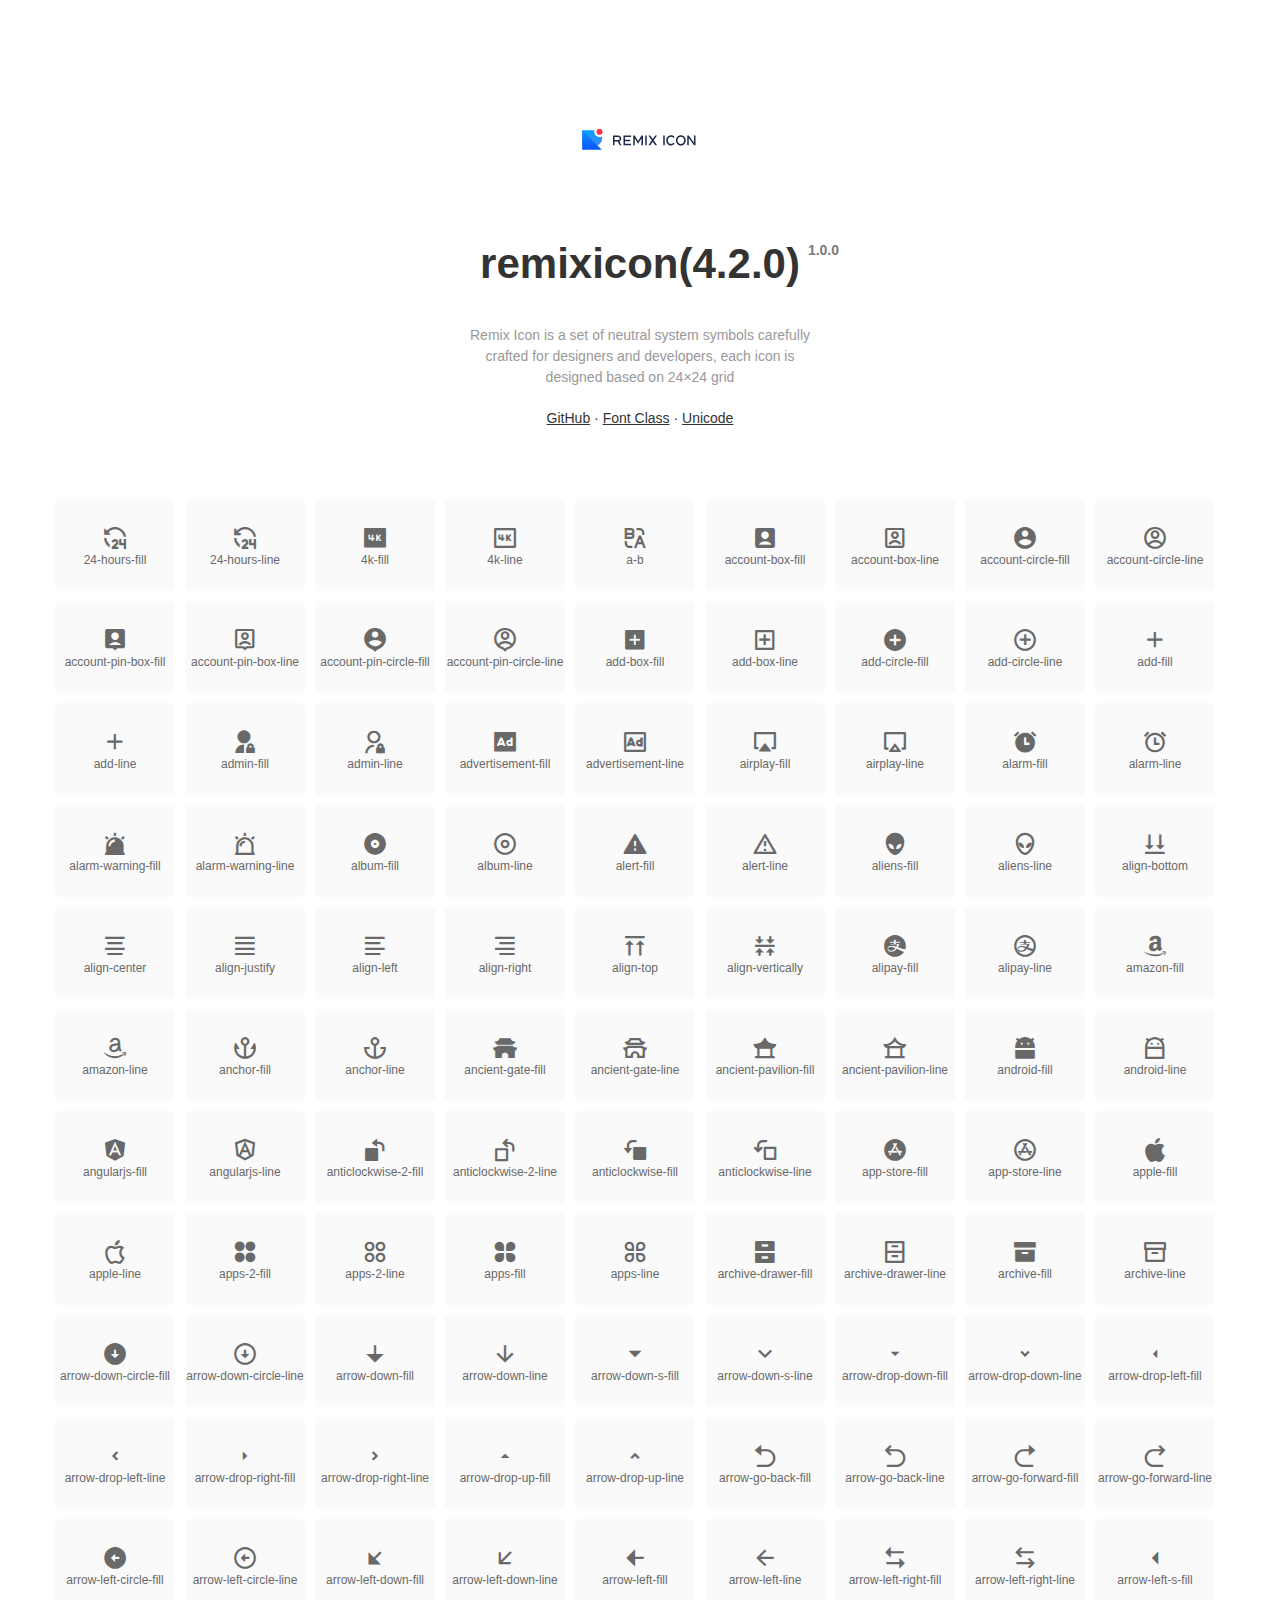
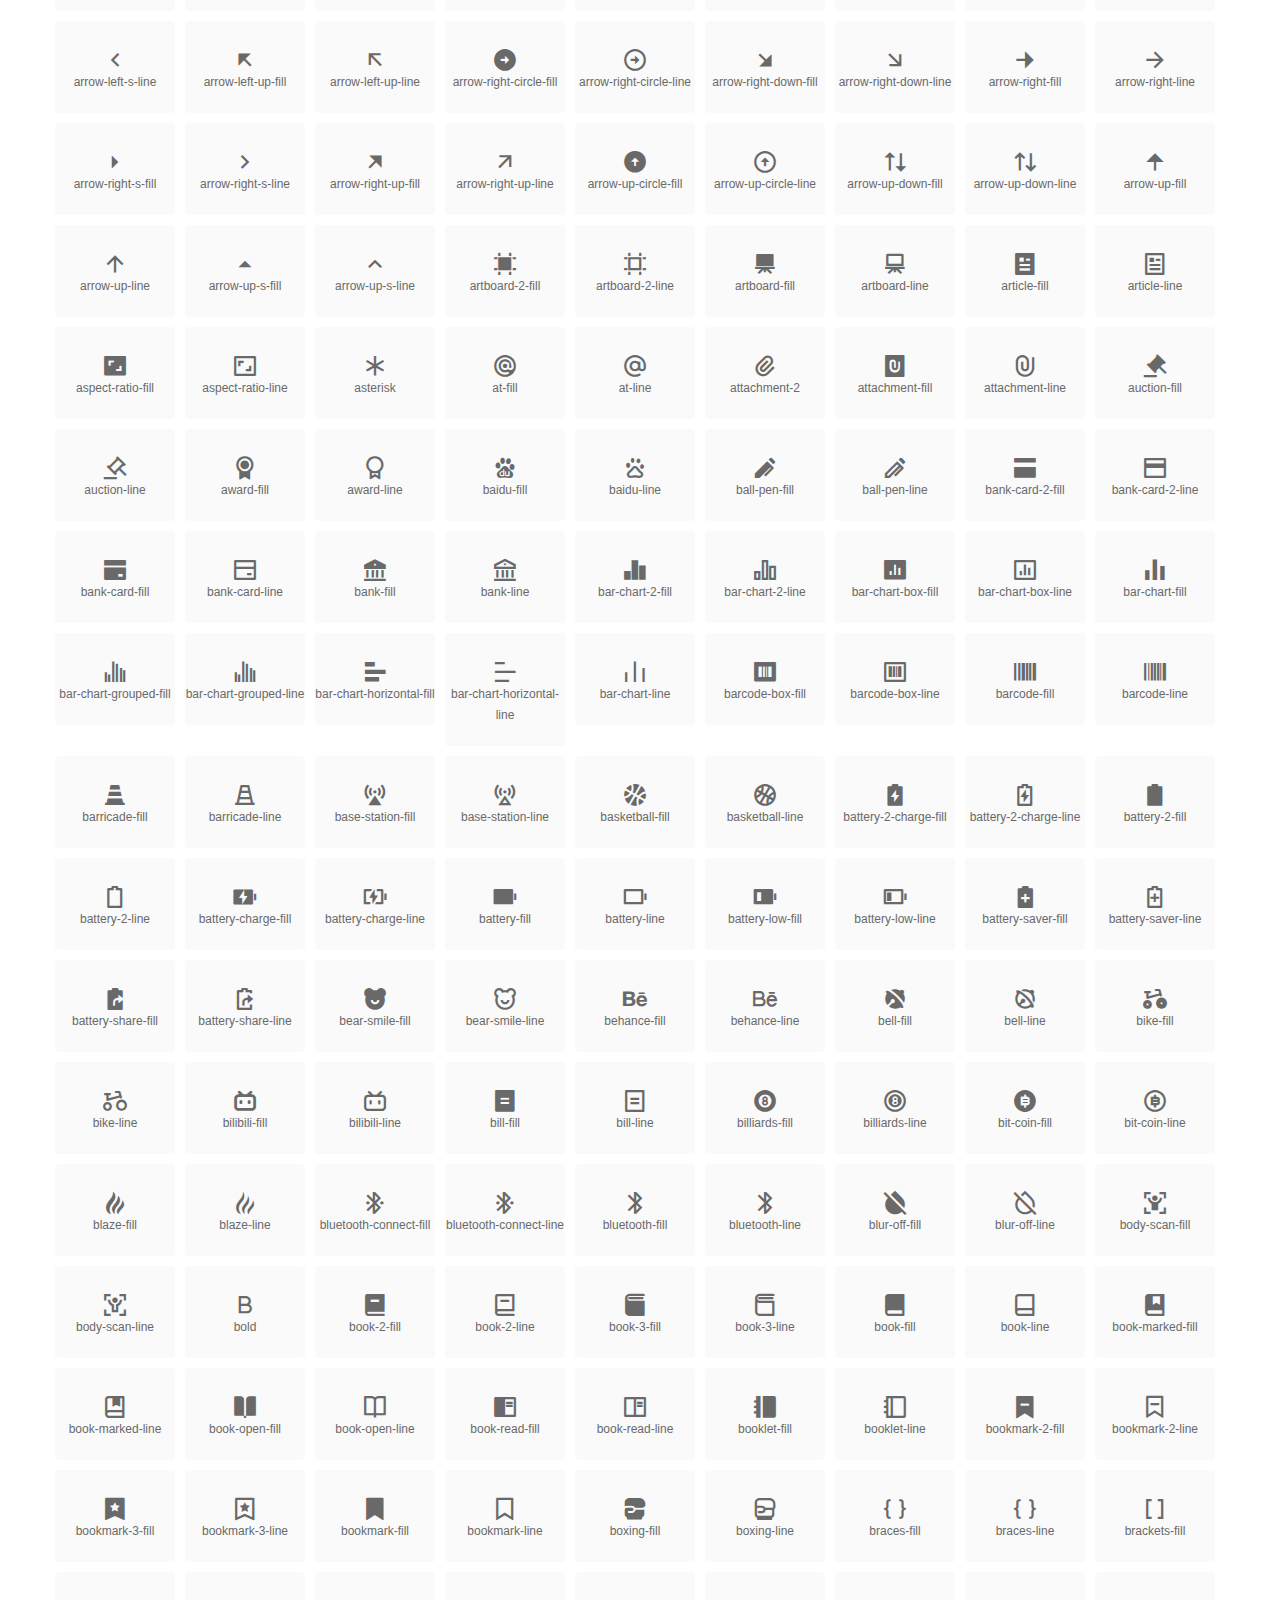
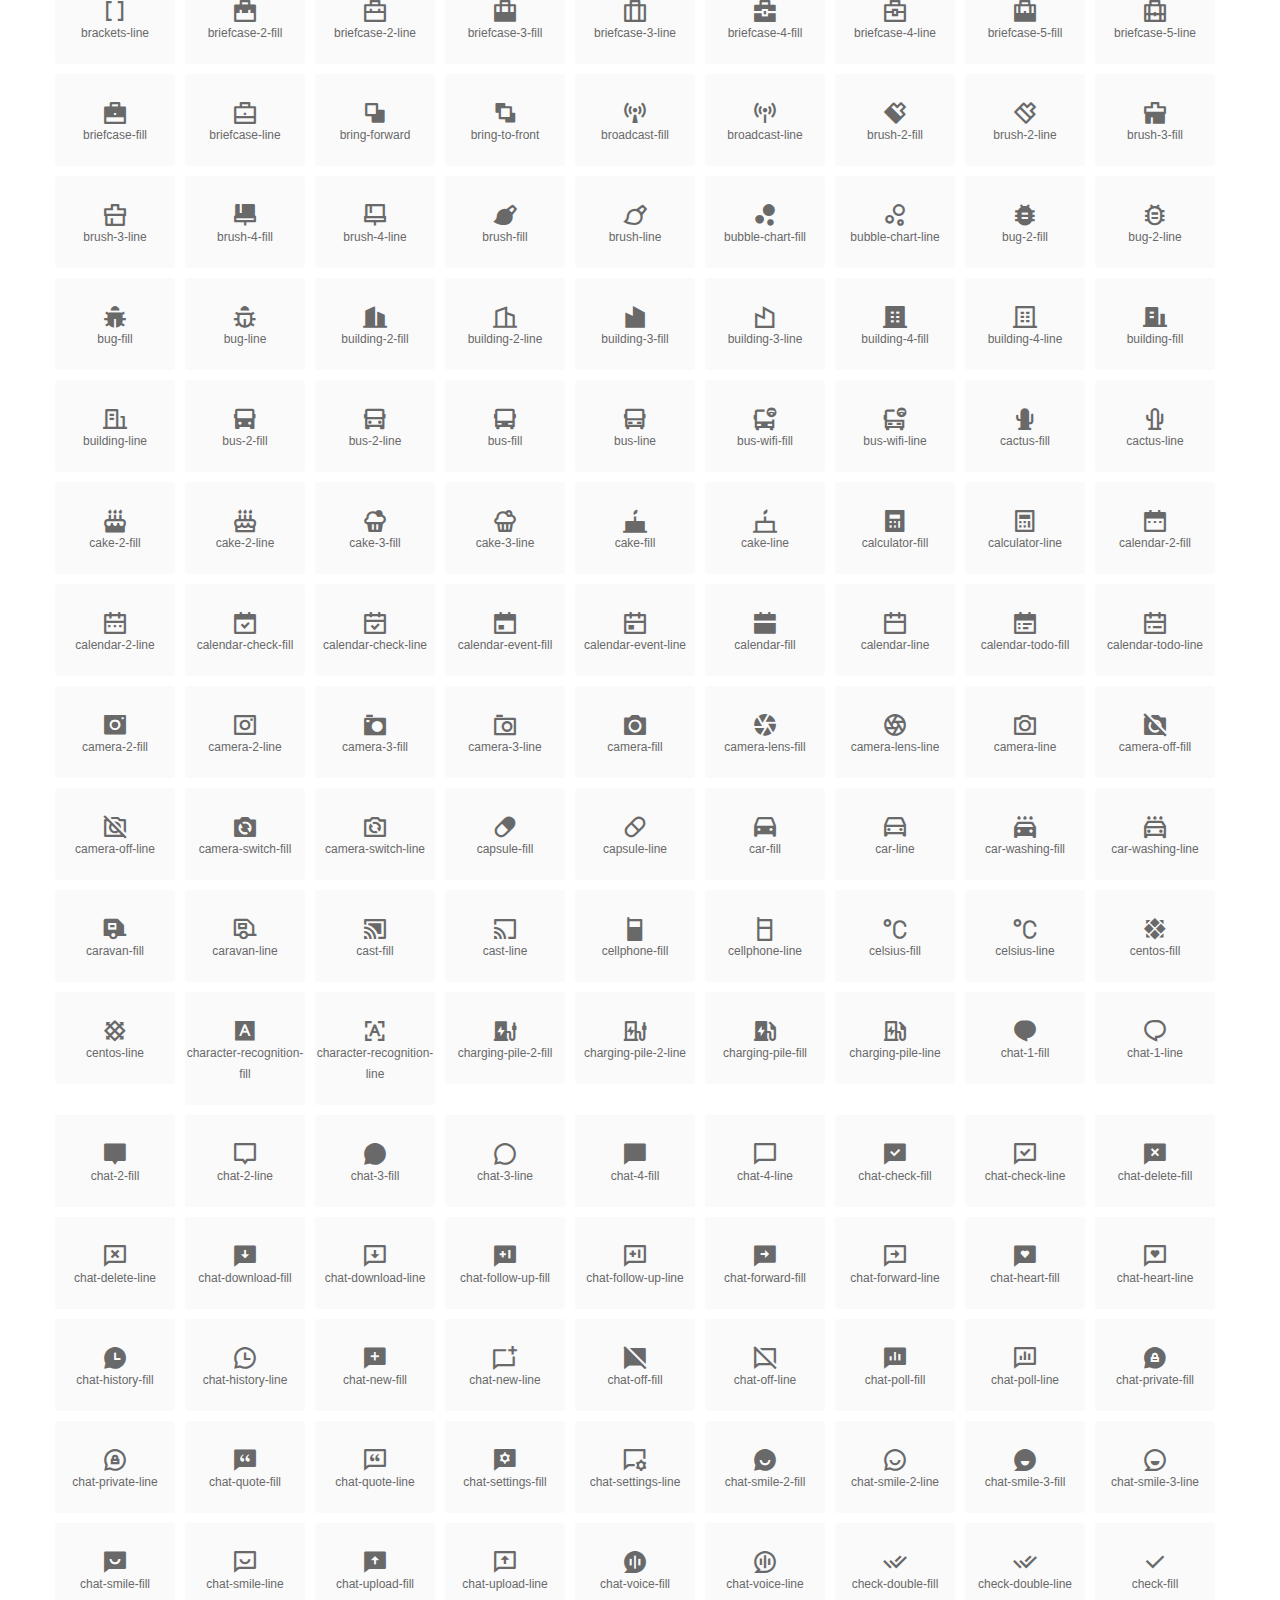
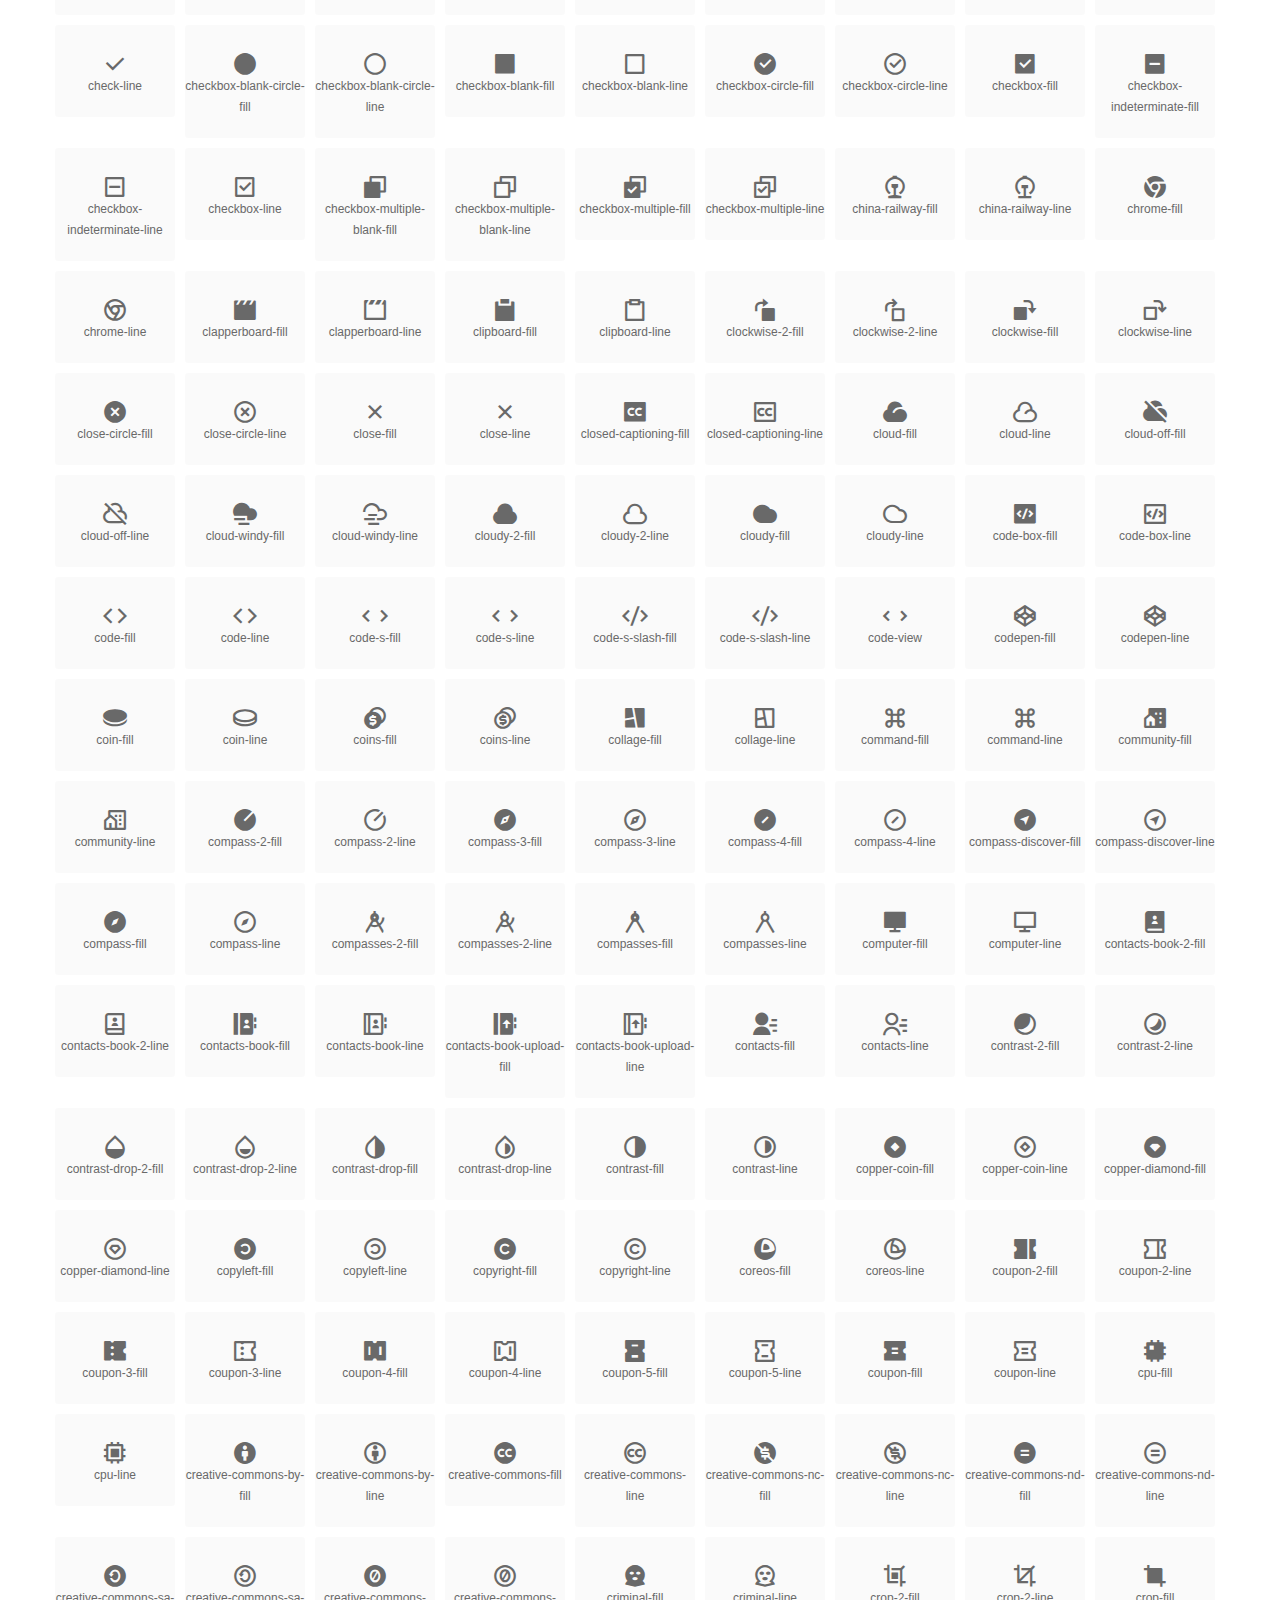
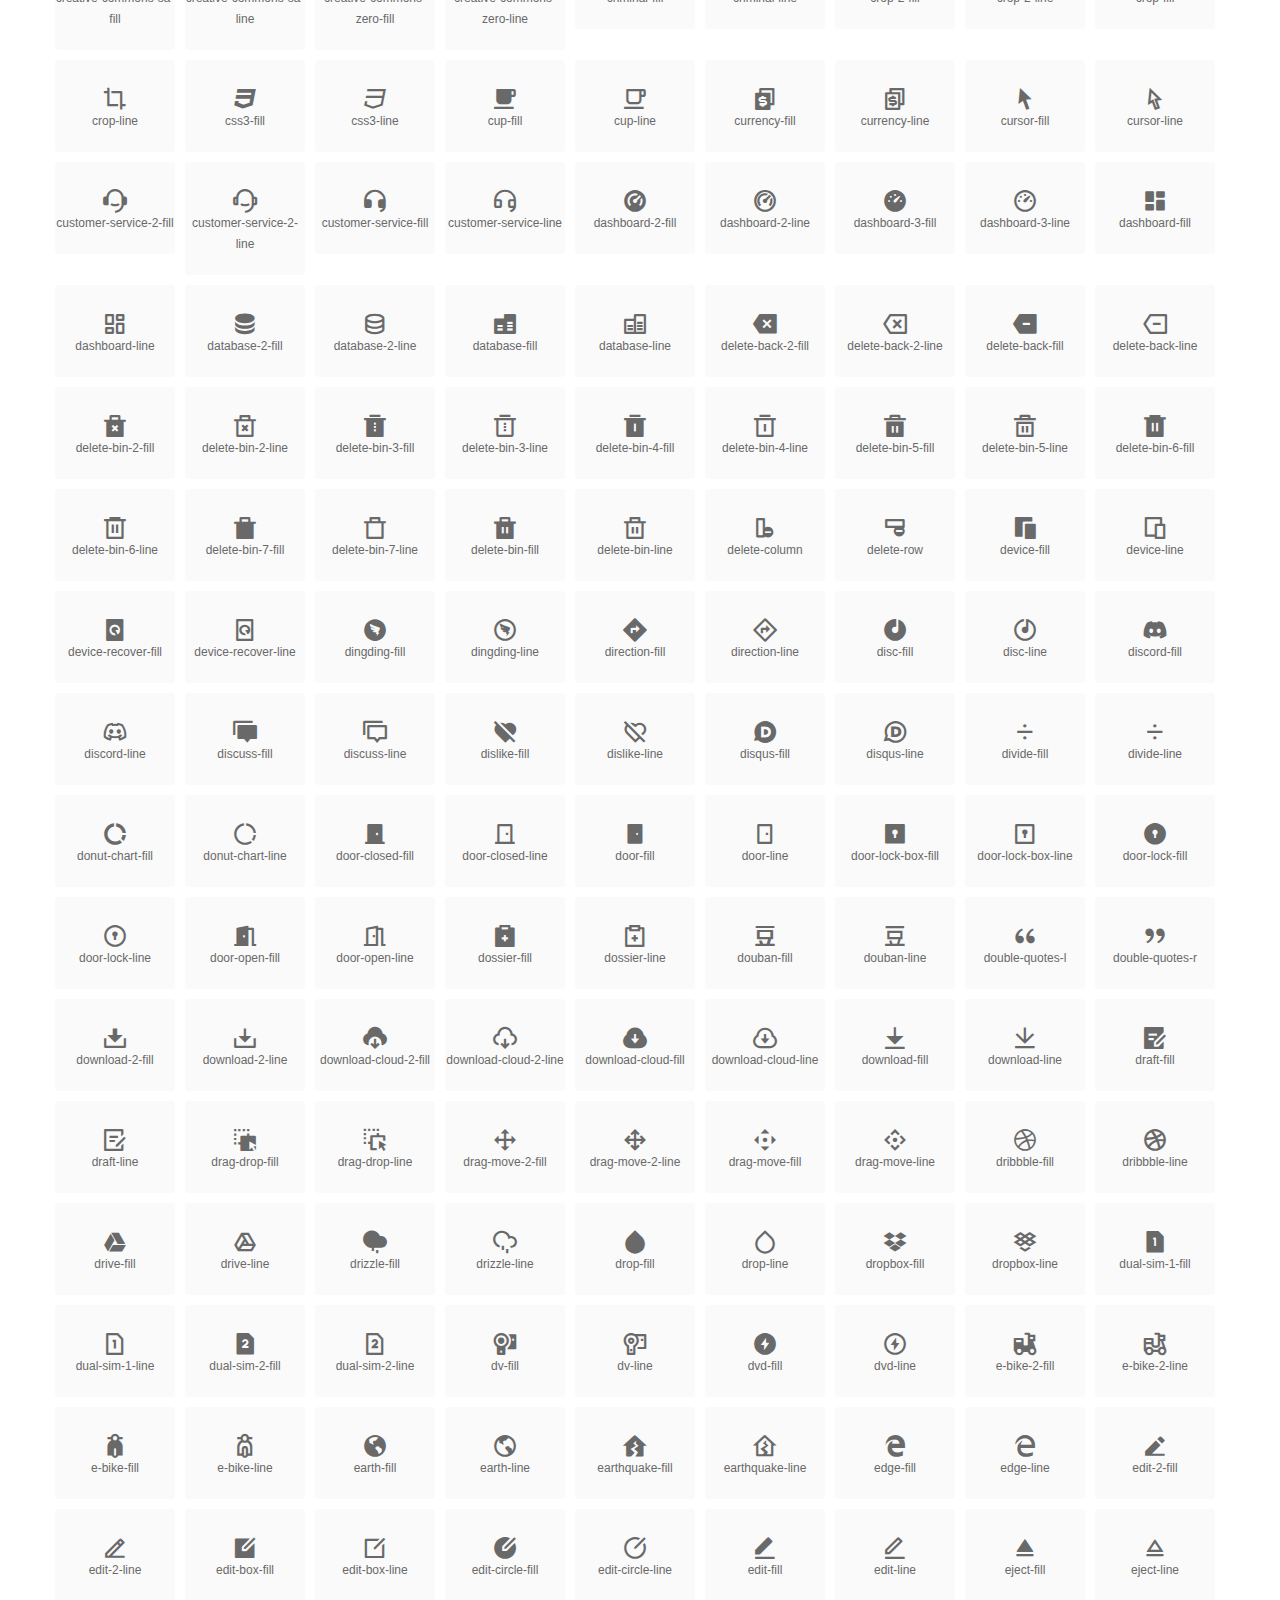
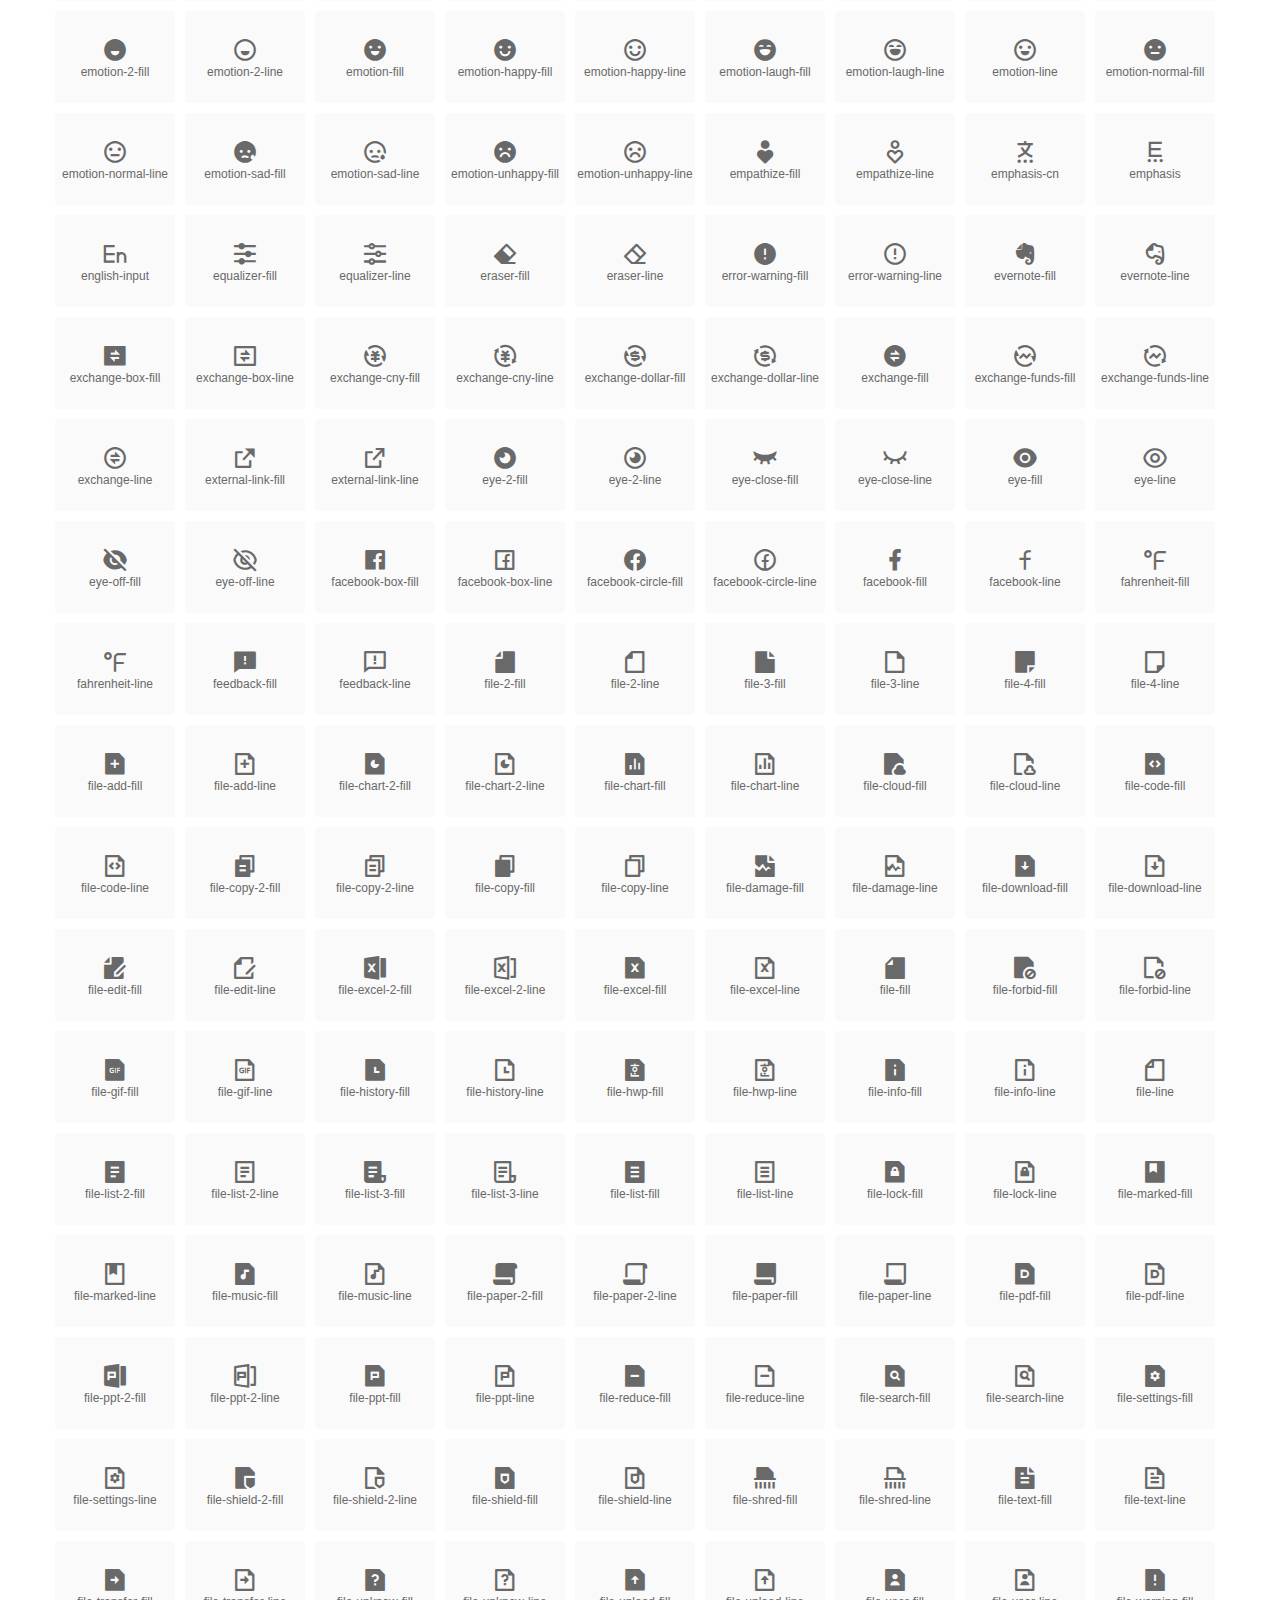
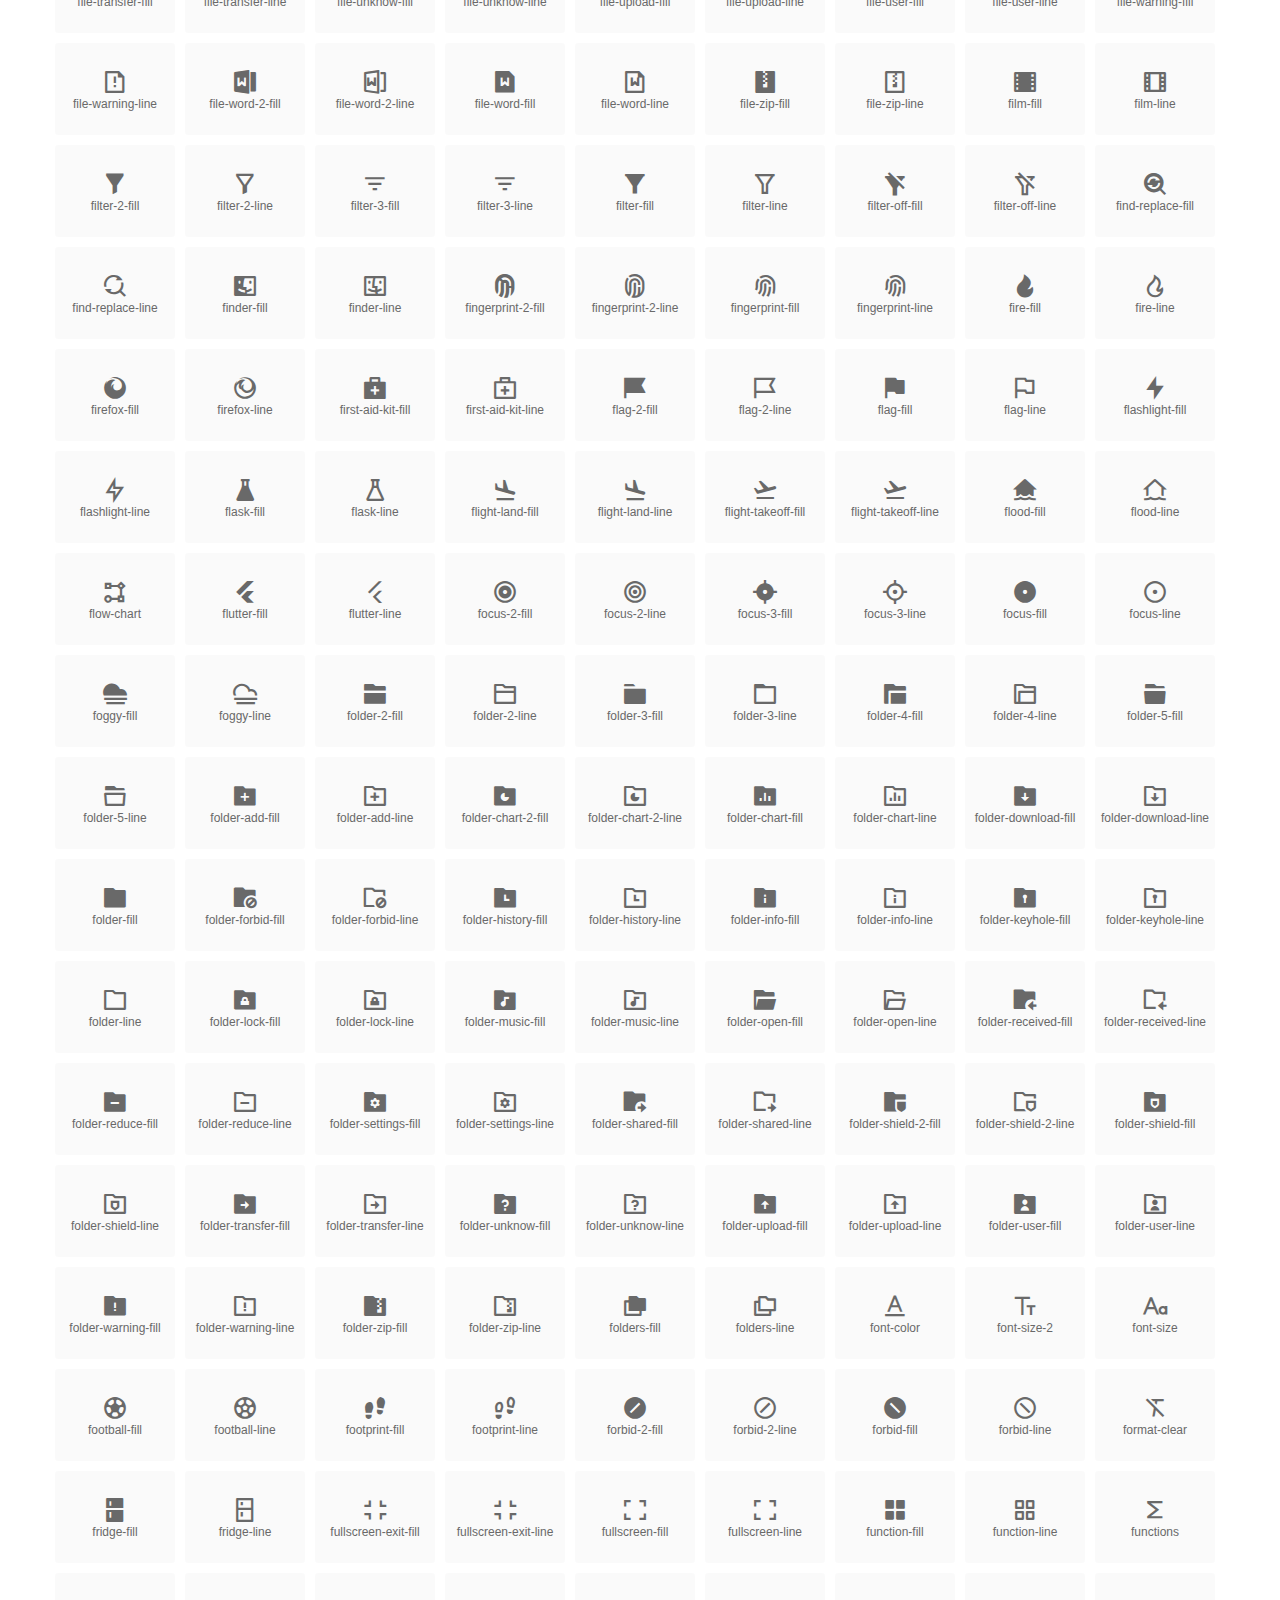
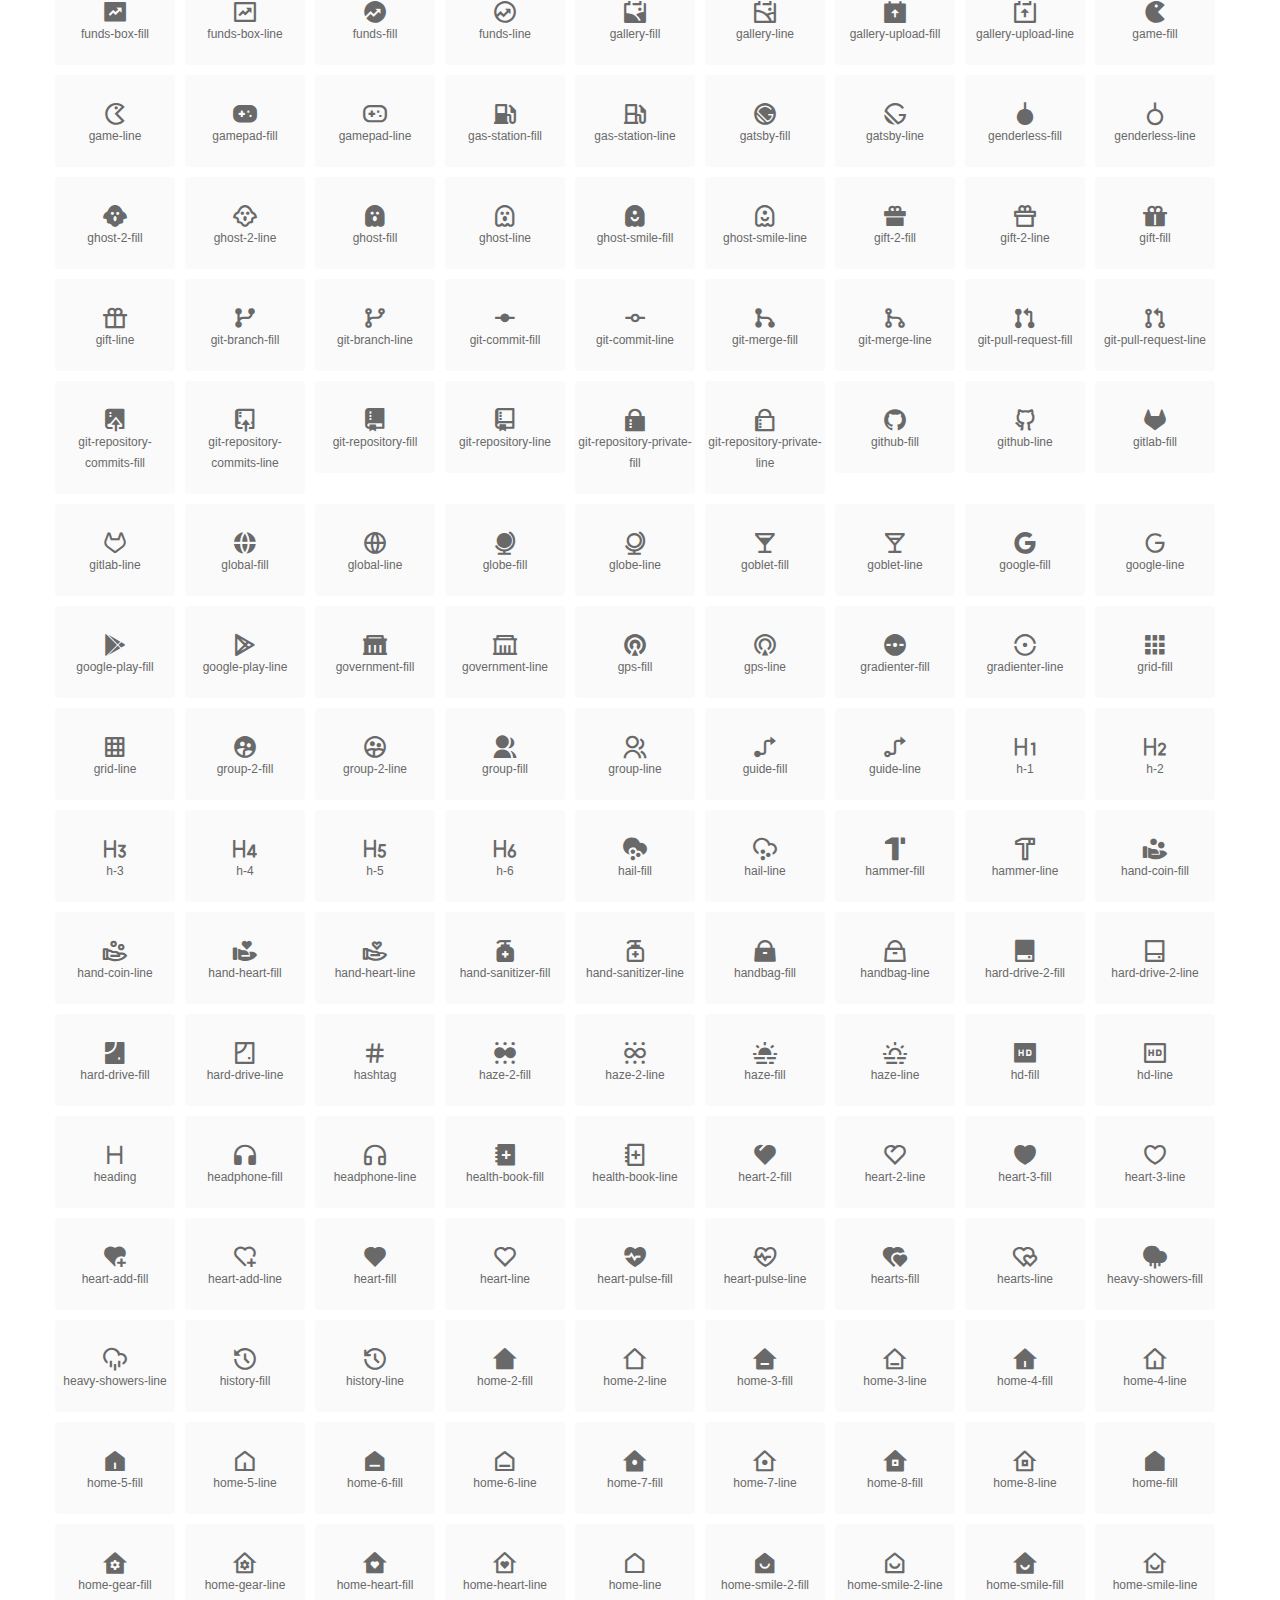
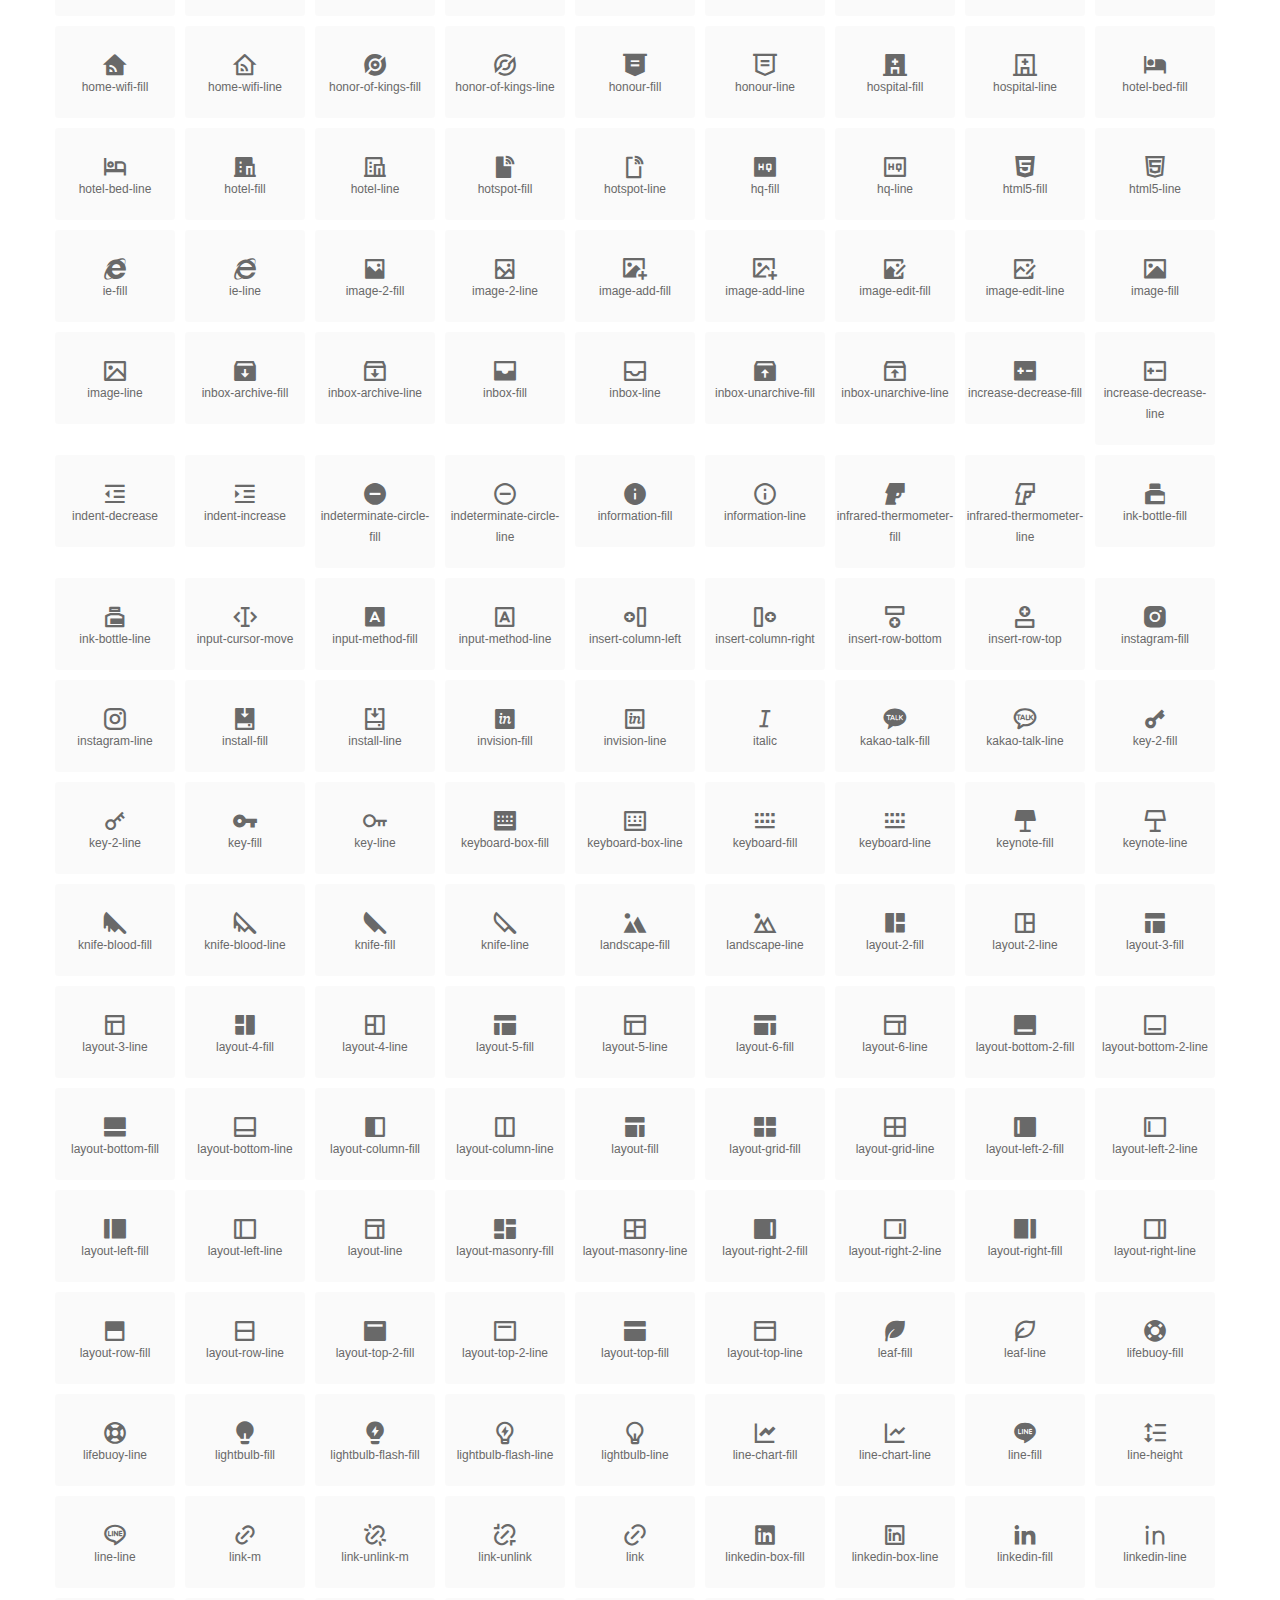
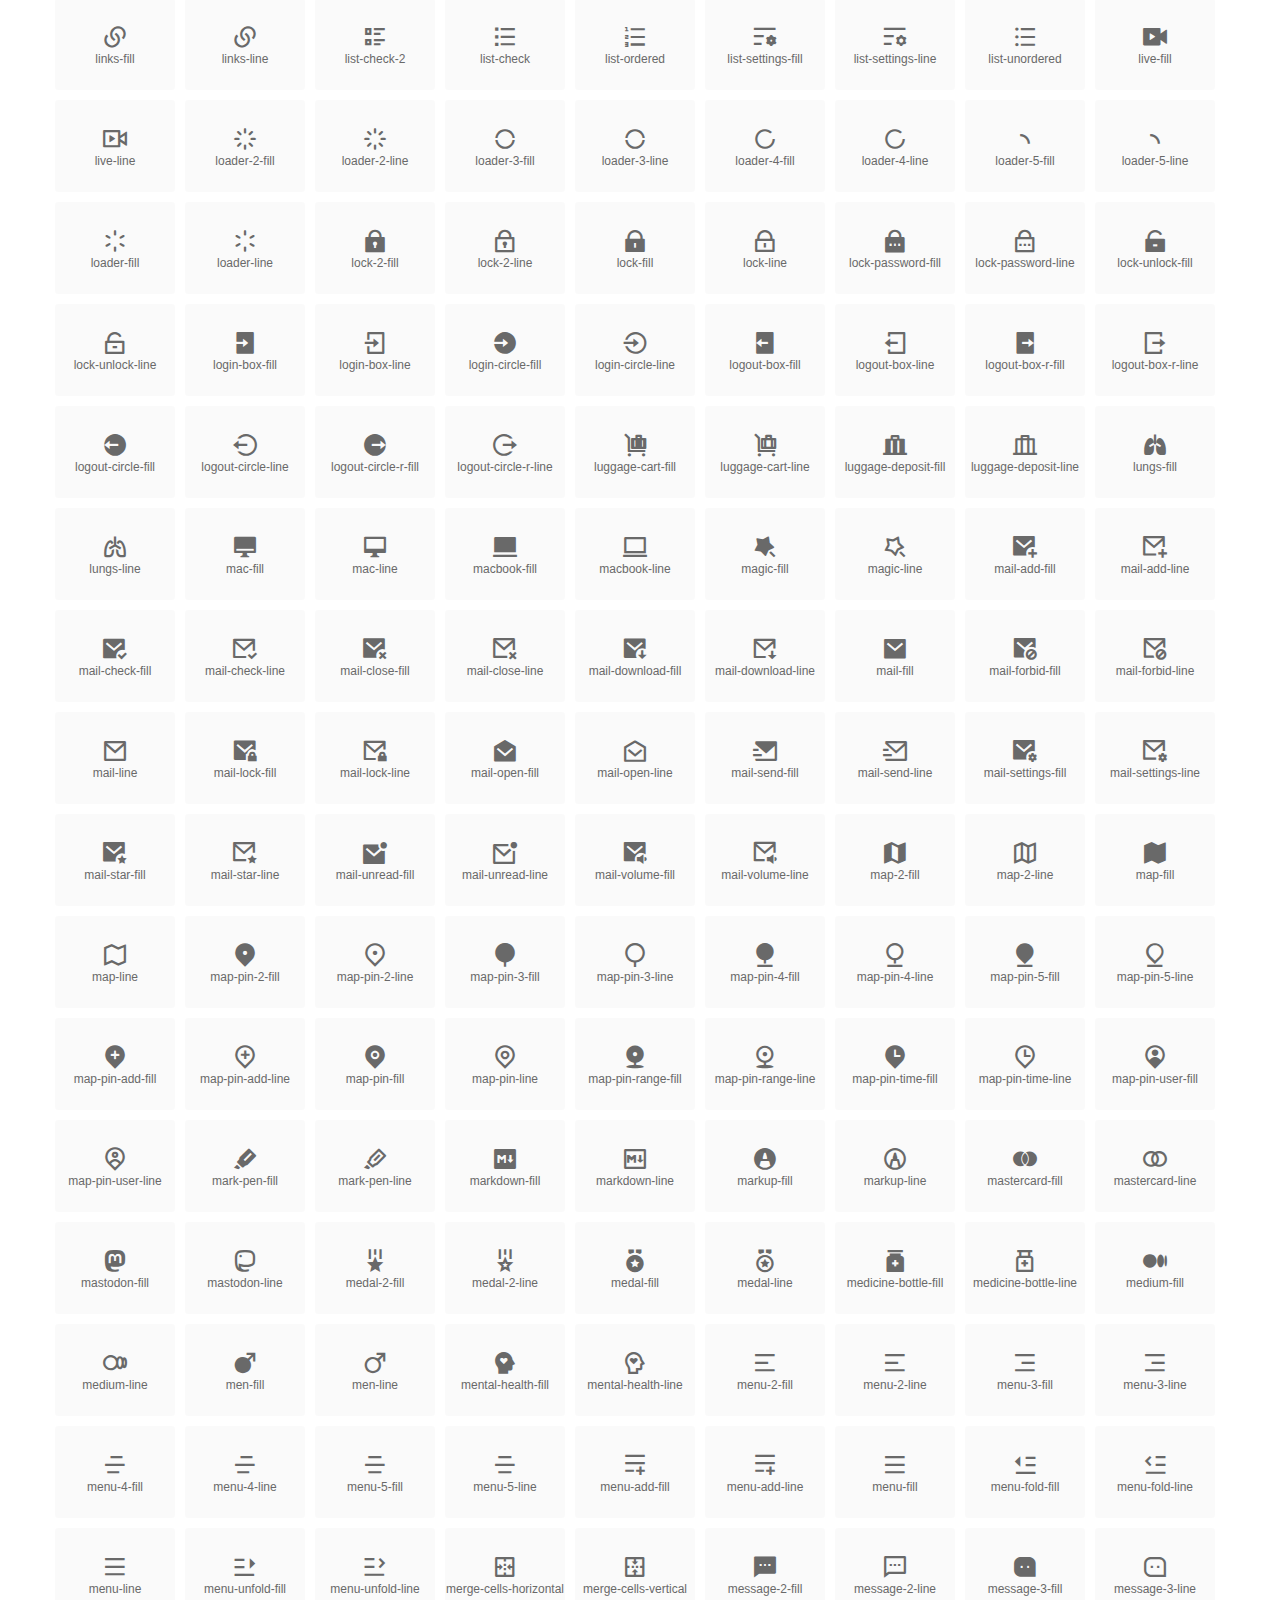
==== templates/assets/fonts/index.html @ cd32a9ab "Initial commit" ====
<!DOCTYPE html>
<html lang="en">
<head>
  <meta charset="UTF-8">
  <title>remixicon(4.2.0)</title>
  <meta name="viewport" content="width=device-width,minimum-scale=1.0,maximum-scale=1.0,user-scalable=no">
   
  <meta name="description" content="Remix Icon is a set of neutral system symbols carefully crafted for designers and developers, each icon is designed based on 24×24 grid">
   
  <meta name="keywords" content="remixicon,TTF,EOT,WOFF,WOFF2,SVG">
  
  
  
  <link rel="stylesheet" href="remixicon.css" />
  
  <style>
    *{margin: 0;padding: 0;list-style: none;}
    body { color: #696969; font: 12px/1.5 tahoma, arial, \5b8b\4f53, sans-serif; }
    a { color: #333; text-decoration: underline; }
    a:hover { color: rgb(9, 73, 209); }
    .header { color: #333; text-align: center; padding: 80px 0 60px 0; min-height: 153px; font-size: 14px; }
    .header .logo svg { height: 120px; width: 120px; }
    .header h1 { font-size: 42px; padding: 26px 0 10px 0; }
    .header sup {font-size: 14px; margin: 8px 0 0 8px; position: absolute; color: #7b7b7b; }
    .info {
      color: #999;
      font-weight: normal;
      max-width: 346px;
      margin: 0 auto;
      padding: 20px 0;
      font-size: 14px;
    }

    .icons { max-width: 1190px; margin: 0 auto; }
    .icons ul { text-align: center; }
    .icons ul li {
      vertical-align: top;
      width: 120px;
      display: inline-block;
      text-align: center;
      background-color: rgba(0,0,0,.02);
      border-radius: 3px;
      padding: 29px 0 10px 0;
      margin-right: 10px;
      margin-top: 10px;
      transition: all 0.6s ease;
    }
    .icons ul li:hover { background-color: rgba(0,0,0,.06); }
    .icons ul li:hover span { color: #3c75e4; opacity: 1; }
    .icons ul li .unicode { color: #8c8c8c; opacity: 0.3; }
    .icons ul li h4 {
      font-weight: normal;
      padding: 10px 0 5px 0;
      display: block;
      color: #8c8c8c;
      font-size: 14px;
      line-height: 12px;
      opacity: 0.8;
    }
    .icons ul li:hover h4 { opacity: 1; }
    .icons ul li svg { width: 24px; height: 24px; }
    .icons ul li:hover { color: #3c75e4; }
    .footer { text-align: center; padding: 10px 0 90px 0; }
    .footer a { text-align: center; padding: 10px 0 90px 0; color: #696969;}
    .footer a:hover { color: #0949d1; }
    .links { text-align: center; padding: 50px 0 0 0; font-size: 14px; }
    
    .icons ul li.class-icon { font-size: 21px; line-height: 21px; padding-bottom: 20px; }
    .icons ul li.class-icon p{ font-size: 12px; }
    .icons ul li.class-icon [class^="ri-"]{ font-size: 26px; }
    
    
    
  </style>
  
</head>

<body>
  
  <div class="header">
    
    <div class="logo">
      <a href="./"><svg width="160" height="32" viewBox="0 0 160 32" fill="none" xmlns="http://www.w3.org/2000/svg">
<path d="M121.5 9.80005C123.33 9.80005 124.984 10.5797 126.165 11.8344L124.75 13.2496C123.929 12.3549 122.773 11.8 121.5 11.8C119.029 11.8 117 13.891 117 16.5C117 19.1091 119.029 21.2 121.5 21.2C122.773 21.2 123.929 20.6452 124.75 19.7505L126.165 21.1657C124.984 22.4204 123.33 23.2 121.5 23.2C117.91 23.2 115 20.2004 115 16.5C115 12.7997 117.91 9.80005 121.5 9.80005Z" fill="#1A2947"/>
<path d="M113 10V23H111V10H113Z" fill="#1A2947"/>
<path d="M154 23V9.99988H152L152 19.6019L144.997 9.99988L143 10.0039V23H145L145 13.3969L152 23H154Z" fill="#1A2947"/>
<path d="M68 10V12H60V15.5H67V17.5H60V21H68V23H58V10H68Z" fill="#1A2947"/>
<path d="M82 10L77.4999 17.201L73 10H71V23H73V13.775L77.4999 20.975L82 13.773V23H84V10H82Z" fill="#1A2947"/>
<path d="M89 10V23H87V10H89Z" fill="#1A2947"/>
<path d="M96.9999 14.7565L93.6689 9.99951H91.2279L95.7789 16.4995L91.2289 22.9995H93.6689L96.9999 18.2435L100.33 22.9995H102.772L98.2209 16.4995L102.773 9.99951H100.33L96.9999 14.7565Z" fill="#1A2947"/>
<path fill-rule="evenodd" clip-rule="evenodd" d="M141 16.5C141 12.7997 138.09 9.80005 134.5 9.80005C130.91 9.80005 128 12.7997 128 16.5C128 20.2004 130.91 23.2 134.5 23.2C138.09 23.2 141 20.2004 141 16.5ZM130 16.5C130 13.891 132.029 11.8 134.5 11.8C136.971 11.8 139 13.891 139 16.5C139 19.1091 136.971 21.2 134.5 21.2C132.029 21.2 130 19.1091 130 16.5Z" fill="#1A2947"/>
<path fill-rule="evenodd" clip-rule="evenodd" d="M51 10C53.2091 10 55 11.7909 55 14C55 15.7175 53.9176 17.1821 52.3977 17.749L55.1901 22.999H52.9251L50.267 18H46V23H44V10H51ZM46 11.999V15.999L51 16C52.1046 16 53 15.1046 53 14C53 12.8955 52.1 12 51 12L46 11.999Z" fill="#1A2947"/>
<path fill-rule="evenodd" clip-rule="evenodd" d="M19.2887 3.00389C19.1928 3.0013 19.0965 3 19 3H3V24H19C24.799 24 29.5 19.299 29.5 13.5C29.5 12.7108 29.4129 11.942 29.2479 11.2025C28.2772 11.7119 27.1722 12 26 12C22.134 12 19 8.86599 19 5C19 4.30645 19.1009 3.63646 19.2887 3.00389Z" fill="url(#paint0_linear_960_1054)"/>
<g filter="url(#filter0_b_960_1054)">
<path fill-rule="evenodd" clip-rule="evenodd" d="M3 3L29 29H3V3Z" fill="url(#paint1_linear_960_1054)"/>
</g>
<circle cx="26" cy="5" r="4" fill="url(#paint2_linear_960_1054)"/>
<defs>
<filter id="filter0_b_960_1054" x="-2.43656" y="-2.43656" width="36.8731" height="36.8731" filterUnits="userSpaceOnUse" color-interpolation-filters="sRGB">
<feFlood flood-opacity="0" result="BackgroundImageFix"/>
<feGaussianBlur in="BackgroundImage" stdDeviation="2.71828"/>
<feComposite in2="SourceAlpha" operator="in" result="effect1_backgroundBlur_960_1054"/>
<feBlend mode="normal" in="SourceGraphic" in2="effect1_backgroundBlur_960_1054" result="shape"/>
</filter>
<linearGradient id="paint0_linear_960_1054" x1="3" y1="3" x2="3" y2="24" gradientUnits="userSpaceOnUse">
<stop stop-color="#05A0FA"/>
<stop offset="1" stop-color="#4785FF"/>
</linearGradient>
<linearGradient id="paint1_linear_960_1054" x1="3" y1="3" x2="3" y2="29" gradientUnits="userSpaceOnUse">
<stop stop-color="#1A8CFF"/>
<stop offset="1" stop-color="#0557FA"/>
</linearGradient>
<linearGradient id="paint2_linear_960_1054" x1="22" y1="1" x2="22" y2="9" gradientUnits="userSpaceOnUse">
<stop stop-color="#FF463A"/>
<stop offset="1" stop-color="#FF1F5A"/>
</linearGradient>
</defs>
</svg>
</a>
    </div>
    
    <h1>remixicon(4.2.0)<sup>1.0.0</sup></h1>
    <div class="info">
      Remix Icon is a set of neutral system symbols carefully crafted for designers and developers, each icon is designed based on 24×24 grid
    </div>
    <p>
      
      <a href="https://github.com/Remix-Design/remixicon.git">GitHub</a> · 
      
      <a href="index.html">Font Class</a> · 
      
      <a href="unicode.html">Unicode</a>
      
    </p>
  </div>
  <div class="icons">
    <ul>
      <li class="class-icon"><i class="ri-24-hours-fill"></i><p class="name">24-hours-fill</p></li><li class="class-icon"><i class="ri-24-hours-line"></i><p class="name">24-hours-line</p></li><li class="class-icon"><i class="ri-4k-fill"></i><p class="name">4k-fill</p></li><li class="class-icon"><i class="ri-4k-line"></i><p class="name">4k-line</p></li><li class="class-icon"><i class="ri-a-b"></i><p class="name">a-b</p></li><li class="class-icon"><i class="ri-account-box-fill"></i><p class="name">account-box-fill</p></li><li class="class-icon"><i class="ri-account-box-line"></i><p class="name">account-box-line</p></li><li class="class-icon"><i class="ri-account-circle-fill"></i><p class="name">account-circle-fill</p></li><li class="class-icon"><i class="ri-account-circle-line"></i><p class="name">account-circle-line</p></li><li class="class-icon"><i class="ri-account-pin-box-fill"></i><p class="name">account-pin-box-fill</p></li><li class="class-icon"><i class="ri-account-pin-box-line"></i><p class="name">account-pin-box-line</p></li><li class="class-icon"><i class="ri-account-pin-circle-fill"></i><p class="name">account-pin-circle-fill</p></li><li class="class-icon"><i class="ri-account-pin-circle-line"></i><p class="name">account-pin-circle-line</p></li><li class="class-icon"><i class="ri-add-box-fill"></i><p class="name">add-box-fill</p></li><li class="class-icon"><i class="ri-add-box-line"></i><p class="name">add-box-line</p></li><li class="class-icon"><i class="ri-add-circle-fill"></i><p class="name">add-circle-fill</p></li><li class="class-icon"><i class="ri-add-circle-line"></i><p class="name">add-circle-line</p></li><li class="class-icon"><i class="ri-add-fill"></i><p class="name">add-fill</p></li><li class="class-icon"><i class="ri-add-line"></i><p class="name">add-line</p></li><li class="class-icon"><i class="ri-admin-fill"></i><p class="name">admin-fill</p></li><li class="class-icon"><i class="ri-admin-line"></i><p class="name">admin-line</p></li><li class="class-icon"><i class="ri-advertisement-fill"></i><p class="name">advertisement-fill</p></li><li class="class-icon"><i class="ri-advertisement-line"></i><p class="name">advertisement-line</p></li><li class="class-icon"><i class="ri-airplay-fill"></i><p class="name">airplay-fill</p></li><li class="class-icon"><i class="ri-airplay-line"></i><p class="name">airplay-line</p></li><li class="class-icon"><i class="ri-alarm-fill"></i><p class="name">alarm-fill</p></li><li class="class-icon"><i class="ri-alarm-line"></i><p class="name">alarm-line</p></li><li class="class-icon"><i class="ri-alarm-warning-fill"></i><p class="name">alarm-warning-fill</p></li><li class="class-icon"><i class="ri-alarm-warning-line"></i><p class="name">alarm-warning-line</p></li><li class="class-icon"><i class="ri-album-fill"></i><p class="name">album-fill</p></li><li class="class-icon"><i class="ri-album-line"></i><p class="name">album-line</p></li><li class="class-icon"><i class="ri-alert-fill"></i><p class="name">alert-fill</p></li><li class="class-icon"><i class="ri-alert-line"></i><p class="name">alert-line</p></li><li class="class-icon"><i class="ri-aliens-fill"></i><p class="name">aliens-fill</p></li><li class="class-icon"><i class="ri-aliens-line"></i><p class="name">aliens-line</p></li><li class="class-icon"><i class="ri-align-bottom"></i><p class="name">align-bottom</p></li><li class="class-icon"><i class="ri-align-center"></i><p class="name">align-center</p></li><li class="class-icon"><i class="ri-align-justify"></i><p class="name">align-justify</p></li><li class="class-icon"><i class="ri-align-left"></i><p class="name">align-left</p></li><li class="class-icon"><i class="ri-align-right"></i><p class="name">align-right</p></li><li class="class-icon"><i class="ri-align-top"></i><p class="name">align-top</p></li><li class="class-icon"><i class="ri-align-vertically"></i><p class="name">align-vertically</p></li><li class="class-icon"><i class="ri-alipay-fill"></i><p class="name">alipay-fill</p></li><li class="class-icon"><i class="ri-alipay-line"></i><p class="name">alipay-line</p></li><li class="class-icon"><i class="ri-amazon-fill"></i><p class="name">amazon-fill</p></li><li class="class-icon"><i class="ri-amazon-line"></i><p class="name">amazon-line</p></li><li class="class-icon"><i class="ri-anchor-fill"></i><p class="name">anchor-fill</p></li><li class="class-icon"><i class="ri-anchor-line"></i><p class="name">anchor-line</p></li><li class="class-icon"><i class="ri-ancient-gate-fill"></i><p class="name">ancient-gate-fill</p></li><li class="class-icon"><i class="ri-ancient-gate-line"></i><p class="name">ancient-gate-line</p></li><li class="class-icon"><i class="ri-ancient-pavilion-fill"></i><p class="name">ancient-pavilion-fill</p></li><li class="class-icon"><i class="ri-ancient-pavilion-line"></i><p class="name">ancient-pavilion-line</p></li><li class="class-icon"><i class="ri-android-fill"></i><p class="name">android-fill</p></li><li class="class-icon"><i class="ri-android-line"></i><p class="name">android-line</p></li><li class="class-icon"><i class="ri-angularjs-fill"></i><p class="name">angularjs-fill</p></li><li class="class-icon"><i class="ri-angularjs-line"></i><p class="name">angularjs-line</p></li><li class="class-icon"><i class="ri-anticlockwise-2-fill"></i><p class="name">anticlockwise-2-fill</p></li><li class="class-icon"><i class="ri-anticlockwise-2-line"></i><p class="name">anticlockwise-2-line</p></li><li class="class-icon"><i class="ri-anticlockwise-fill"></i><p class="name">anticlockwise-fill</p></li><li class="class-icon"><i class="ri-anticlockwise-line"></i><p class="name">anticlockwise-line</p></li><li class="class-icon"><i class="ri-app-store-fill"></i><p class="name">app-store-fill</p></li><li class="class-icon"><i class="ri-app-store-line"></i><p class="name">app-store-line</p></li><li class="class-icon"><i class="ri-apple-fill"></i><p class="name">apple-fill</p></li><li class="class-icon"><i class="ri-apple-line"></i><p class="name">apple-line</p></li><li class="class-icon"><i class="ri-apps-2-fill"></i><p class="name">apps-2-fill</p></li><li class="class-icon"><i class="ri-apps-2-line"></i><p class="name">apps-2-line</p></li><li class="class-icon"><i class="ri-apps-fill"></i><p class="name">apps-fill</p></li><li class="class-icon"><i class="ri-apps-line"></i><p class="name">apps-line</p></li><li class="class-icon"><i class="ri-archive-drawer-fill"></i><p class="name">archive-drawer-fill</p></li><li class="class-icon"><i class="ri-archive-drawer-line"></i><p class="name">archive-drawer-line</p></li><li class="class-icon"><i class="ri-archive-fill"></i><p class="name">archive-fill</p></li><li class="class-icon"><i class="ri-archive-line"></i><p class="name">archive-line</p></li><li class="class-icon"><i class="ri-arrow-down-circle-fill"></i><p class="name">arrow-down-circle-fill</p></li><li class="class-icon"><i class="ri-arrow-down-circle-line"></i><p class="name">arrow-down-circle-line</p></li><li class="class-icon"><i class="ri-arrow-down-fill"></i><p class="name">arrow-down-fill</p></li><li class="class-icon"><i class="ri-arrow-down-line"></i><p class="name">arrow-down-line</p></li><li class="class-icon"><i class="ri-arrow-down-s-fill"></i><p class="name">arrow-down-s-fill</p></li><li class="class-icon"><i class="ri-arrow-down-s-line"></i><p class="name">arrow-down-s-line</p></li><li class="class-icon"><i class="ri-arrow-drop-down-fill"></i><p class="name">arrow-drop-down-fill</p></li><li class="class-icon"><i class="ri-arrow-drop-down-line"></i><p class="name">arrow-drop-down-line</p></li><li class="class-icon"><i class="ri-arrow-drop-left-fill"></i><p class="name">arrow-drop-left-fill</p></li><li class="class-icon"><i class="ri-arrow-drop-left-line"></i><p class="name">arrow-drop-left-line</p></li><li class="class-icon"><i class="ri-arrow-drop-right-fill"></i><p class="name">arrow-drop-right-fill</p></li><li class="class-icon"><i class="ri-arrow-drop-right-line"></i><p class="name">arrow-drop-right-line</p></li><li class="class-icon"><i class="ri-arrow-drop-up-fill"></i><p class="name">arrow-drop-up-fill</p></li><li class="class-icon"><i class="ri-arrow-drop-up-line"></i><p class="name">arrow-drop-up-line</p></li><li class="class-icon"><i class="ri-arrow-go-back-fill"></i><p class="name">arrow-go-back-fill</p></li><li class="class-icon"><i class="ri-arrow-go-back-line"></i><p class="name">arrow-go-back-line</p></li><li class="class-icon"><i class="ri-arrow-go-forward-fill"></i><p class="name">arrow-go-forward-fill</p></li><li class="class-icon"><i class="ri-arrow-go-forward-line"></i><p class="name">arrow-go-forward-line</p></li><li class="class-icon"><i class="ri-arrow-left-circle-fill"></i><p class="name">arrow-left-circle-fill</p></li><li class="class-icon"><i class="ri-arrow-left-circle-line"></i><p class="name">arrow-left-circle-line</p></li><li class="class-icon"><i class="ri-arrow-left-down-fill"></i><p class="name">arrow-left-down-fill</p></li><li class="class-icon"><i class="ri-arrow-left-down-line"></i><p class="name">arrow-left-down-line</p></li><li class="class-icon"><i class="ri-arrow-left-fill"></i><p class="name">arrow-left-fill</p></li><li class="class-icon"><i class="ri-arrow-left-line"></i><p class="name">arrow-left-line</p></li><li class="class-icon"><i class="ri-arrow-left-right-fill"></i><p class="name">arrow-left-right-fill</p></li><li class="class-icon"><i class="ri-arrow-left-right-line"></i><p class="name">arrow-left-right-line</p></li><li class="class-icon"><i class="ri-arrow-left-s-fill"></i><p class="name">arrow-left-s-fill</p></li><li class="class-icon"><i class="ri-arrow-left-s-line"></i><p class="name">arrow-left-s-line</p></li><li class="class-icon"><i class="ri-arrow-left-up-fill"></i><p class="name">arrow-left-up-fill</p></li><li class="class-icon"><i class="ri-arrow-left-up-line"></i><p class="name">arrow-left-up-line</p></li><li class="class-icon"><i class="ri-arrow-right-circle-fill"></i><p class="name">arrow-right-circle-fill</p></li><li class="class-icon"><i class="ri-arrow-right-circle-line"></i><p class="name">arrow-right-circle-line</p></li><li class="class-icon"><i class="ri-arrow-right-down-fill"></i><p class="name">arrow-right-down-fill</p></li><li class="class-icon"><i class="ri-arrow-right-down-line"></i><p class="name">arrow-right-down-line</p></li><li class="class-icon"><i class="ri-arrow-right-fill"></i><p class="name">arrow-right-fill</p></li><li class="class-icon"><i class="ri-arrow-right-line"></i><p class="name">arrow-right-line</p></li><li class="class-icon"><i class="ri-arrow-right-s-fill"></i><p class="name">arrow-right-s-fill</p></li><li class="class-icon"><i class="ri-arrow-right-s-line"></i><p class="name">arrow-right-s-line</p></li><li class="class-icon"><i class="ri-arrow-right-up-fill"></i><p class="name">arrow-right-up-fill</p></li><li class="class-icon"><i class="ri-arrow-right-up-line"></i><p class="name">arrow-right-up-line</p></li><li class="class-icon"><i class="ri-arrow-up-circle-fill"></i><p class="name">arrow-up-circle-fill</p></li><li class="class-icon"><i class="ri-arrow-up-circle-line"></i><p class="name">arrow-up-circle-line</p></li><li class="class-icon"><i class="ri-arrow-up-down-fill"></i><p class="name">arrow-up-down-fill</p></li><li class="class-icon"><i class="ri-arrow-up-down-line"></i><p class="name">arrow-up-down-line</p></li><li class="class-icon"><i class="ri-arrow-up-fill"></i><p class="name">arrow-up-fill</p></li><li class="class-icon"><i class="ri-arrow-up-line"></i><p class="name">arrow-up-line</p></li><li class="class-icon"><i class="ri-arrow-up-s-fill"></i><p class="name">arrow-up-s-fill</p></li><li class="class-icon"><i class="ri-arrow-up-s-line"></i><p class="name">arrow-up-s-line</p></li><li class="class-icon"><i class="ri-artboard-2-fill"></i><p class="name">artboard-2-fill</p></li><li class="class-icon"><i class="ri-artboard-2-line"></i><p class="name">artboard-2-line</p></li><li class="class-icon"><i class="ri-artboard-fill"></i><p class="name">artboard-fill</p></li><li class="class-icon"><i class="ri-artboard-line"></i><p class="name">artboard-line</p></li><li class="class-icon"><i class="ri-article-fill"></i><p class="name">article-fill</p></li><li class="class-icon"><i class="ri-article-line"></i><p class="name">article-line</p></li><li class="class-icon"><i class="ri-aspect-ratio-fill"></i><p class="name">aspect-ratio-fill</p></li><li class="class-icon"><i class="ri-aspect-ratio-line"></i><p class="name">aspect-ratio-line</p></li><li class="class-icon"><i class="ri-asterisk"></i><p class="name">asterisk</p></li><li class="class-icon"><i class="ri-at-fill"></i><p class="name">at-fill</p></li><li class="class-icon"><i class="ri-at-line"></i><p class="name">at-line</p></li><li class="class-icon"><i class="ri-attachment-2"></i><p class="name">attachment-2</p></li><li class="class-icon"><i class="ri-attachment-fill"></i><p class="name">attachment-fill</p></li><li class="class-icon"><i class="ri-attachment-line"></i><p class="name">attachment-line</p></li><li class="class-icon"><i class="ri-auction-fill"></i><p class="name">auction-fill</p></li><li class="class-icon"><i class="ri-auction-line"></i><p class="name">auction-line</p></li><li class="class-icon"><i class="ri-award-fill"></i><p class="name">award-fill</p></li><li class="class-icon"><i class="ri-award-line"></i><p class="name">award-line</p></li><li class="class-icon"><i class="ri-baidu-fill"></i><p class="name">baidu-fill</p></li><li class="class-icon"><i class="ri-baidu-line"></i><p class="name">baidu-line</p></li><li class="class-icon"><i class="ri-ball-pen-fill"></i><p class="name">ball-pen-fill</p></li><li class="class-icon"><i class="ri-ball-pen-line"></i><p class="name">ball-pen-line</p></li><li class="class-icon"><i class="ri-bank-card-2-fill"></i><p class="name">bank-card-2-fill</p></li><li class="class-icon"><i class="ri-bank-card-2-line"></i><p class="name">bank-card-2-line</p></li><li class="class-icon"><i class="ri-bank-card-fill"></i><p class="name">bank-card-fill</p></li><li class="class-icon"><i class="ri-bank-card-line"></i><p class="name">bank-card-line</p></li><li class="class-icon"><i class="ri-bank-fill"></i><p class="name">bank-fill</p></li><li class="class-icon"><i class="ri-bank-line"></i><p class="name">bank-line</p></li><li class="class-icon"><i class="ri-bar-chart-2-fill"></i><p class="name">bar-chart-2-fill</p></li><li class="class-icon"><i class="ri-bar-chart-2-line"></i><p class="name">bar-chart-2-line</p></li><li class="class-icon"><i class="ri-bar-chart-box-fill"></i><p class="name">bar-chart-box-fill</p></li><li class="class-icon"><i class="ri-bar-chart-box-line"></i><p class="name">bar-chart-box-line</p></li><li class="class-icon"><i class="ri-bar-chart-fill"></i><p class="name">bar-chart-fill</p></li><li class="class-icon"><i class="ri-bar-chart-grouped-fill"></i><p class="name">bar-chart-grouped-fill</p></li><li class="class-icon"><i class="ri-bar-chart-grouped-line"></i><p class="name">bar-chart-grouped-line</p></li><li class="class-icon"><i class="ri-bar-chart-horizontal-fill"></i><p class="name">bar-chart-horizontal-fill</p></li><li class="class-icon"><i class="ri-bar-chart-horizontal-line"></i><p class="name">bar-chart-horizontal-line</p></li><li class="class-icon"><i class="ri-bar-chart-line"></i><p class="name">bar-chart-line</p></li><li class="class-icon"><i class="ri-barcode-box-fill"></i><p class="name">barcode-box-fill</p></li><li class="class-icon"><i class="ri-barcode-box-line"></i><p class="name">barcode-box-line</p></li><li class="class-icon"><i class="ri-barcode-fill"></i><p class="name">barcode-fill</p></li><li class="class-icon"><i class="ri-barcode-line"></i><p class="name">barcode-line</p></li><li class="class-icon"><i class="ri-barricade-fill"></i><p class="name">barricade-fill</p></li><li class="class-icon"><i class="ri-barricade-line"></i><p class="name">barricade-line</p></li><li class="class-icon"><i class="ri-base-station-fill"></i><p class="name">base-station-fill</p></li><li class="class-icon"><i class="ri-base-station-line"></i><p class="name">base-station-line</p></li><li class="class-icon"><i class="ri-basketball-fill"></i><p class="name">basketball-fill</p></li><li class="class-icon"><i class="ri-basketball-line"></i><p class="name">basketball-line</p></li><li class="class-icon"><i class="ri-battery-2-charge-fill"></i><p class="name">battery-2-charge-fill</p></li><li class="class-icon"><i class="ri-battery-2-charge-line"></i><p class="name">battery-2-charge-line</p></li><li class="class-icon"><i class="ri-battery-2-fill"></i><p class="name">battery-2-fill</p></li><li class="class-icon"><i class="ri-battery-2-line"></i><p class="name">battery-2-line</p></li><li class="class-icon"><i class="ri-battery-charge-fill"></i><p class="name">battery-charge-fill</p></li><li class="class-icon"><i class="ri-battery-charge-line"></i><p class="name">battery-charge-line</p></li><li class="class-icon"><i class="ri-battery-fill"></i><p class="name">battery-fill</p></li><li class="class-icon"><i class="ri-battery-line"></i><p class="name">battery-line</p></li><li class="class-icon"><i class="ri-battery-low-fill"></i><p class="name">battery-low-fill</p></li><li class="class-icon"><i class="ri-battery-low-line"></i><p class="name">battery-low-line</p></li><li class="class-icon"><i class="ri-battery-saver-fill"></i><p class="name">battery-saver-fill</p></li><li class="class-icon"><i class="ri-battery-saver-line"></i><p class="name">battery-saver-line</p></li><li class="class-icon"><i class="ri-battery-share-fill"></i><p class="name">battery-share-fill</p></li><li class="class-icon"><i class="ri-battery-share-line"></i><p class="name">battery-share-line</p></li><li class="class-icon"><i class="ri-bear-smile-fill"></i><p class="name">bear-smile-fill</p></li><li class="class-icon"><i class="ri-bear-smile-line"></i><p class="name">bear-smile-line</p></li><li class="class-icon"><i class="ri-behance-fill"></i><p class="name">behance-fill</p></li><li class="class-icon"><i class="ri-behance-line"></i><p class="name">behance-line</p></li><li class="class-icon"><i class="ri-bell-fill"></i><p class="name">bell-fill</p></li><li class="class-icon"><i class="ri-bell-line"></i><p class="name">bell-line</p></li><li class="class-icon"><i class="ri-bike-fill"></i><p class="name">bike-fill</p></li><li class="class-icon"><i class="ri-bike-line"></i><p class="name">bike-line</p></li><li class="class-icon"><i class="ri-bilibili-fill"></i><p class="name">bilibili-fill</p></li><li class="class-icon"><i class="ri-bilibili-line"></i><p class="name">bilibili-line</p></li><li class="class-icon"><i class="ri-bill-fill"></i><p class="name">bill-fill</p></li><li class="class-icon"><i class="ri-bill-line"></i><p class="name">bill-line</p></li><li class="class-icon"><i class="ri-billiards-fill"></i><p class="name">billiards-fill</p></li><li class="class-icon"><i class="ri-billiards-line"></i><p class="name">billiards-line</p></li><li class="class-icon"><i class="ri-bit-coin-fill"></i><p class="name">bit-coin-fill</p></li><li class="class-icon"><i class="ri-bit-coin-line"></i><p class="name">bit-coin-line</p></li><li class="class-icon"><i class="ri-blaze-fill"></i><p class="name">blaze-fill</p></li><li class="class-icon"><i class="ri-blaze-line"></i><p class="name">blaze-line</p></li><li class="class-icon"><i class="ri-bluetooth-connect-fill"></i><p class="name">bluetooth-connect-fill</p></li><li class="class-icon"><i class="ri-bluetooth-connect-line"></i><p class="name">bluetooth-connect-line</p></li><li class="class-icon"><i class="ri-bluetooth-fill"></i><p class="name">bluetooth-fill</p></li><li class="class-icon"><i class="ri-bluetooth-line"></i><p class="name">bluetooth-line</p></li><li class="class-icon"><i class="ri-blur-off-fill"></i><p class="name">blur-off-fill</p></li><li class="class-icon"><i class="ri-blur-off-line"></i><p class="name">blur-off-line</p></li><li class="class-icon"><i class="ri-body-scan-fill"></i><p class="name">body-scan-fill</p></li><li class="class-icon"><i class="ri-body-scan-line"></i><p class="name">body-scan-line</p></li><li class="class-icon"><i class="ri-bold"></i><p class="name">bold</p></li><li class="class-icon"><i class="ri-book-2-fill"></i><p class="name">book-2-fill</p></li><li class="class-icon"><i class="ri-book-2-line"></i><p class="name">book-2-line</p></li><li class="class-icon"><i class="ri-book-3-fill"></i><p class="name">book-3-fill</p></li><li class="class-icon"><i class="ri-book-3-line"></i><p class="name">book-3-line</p></li><li class="class-icon"><i class="ri-book-fill"></i><p class="name">book-fill</p></li><li class="class-icon"><i class="ri-book-line"></i><p class="name">book-line</p></li><li class="class-icon"><i class="ri-book-marked-fill"></i><p class="name">book-marked-fill</p></li><li class="class-icon"><i class="ri-book-marked-line"></i><p class="name">book-marked-line</p></li><li class="class-icon"><i class="ri-book-open-fill"></i><p class="name">book-open-fill</p></li><li class="class-icon"><i class="ri-book-open-line"></i><p class="name">book-open-line</p></li><li class="class-icon"><i class="ri-book-read-fill"></i><p class="name">book-read-fill</p></li><li class="class-icon"><i class="ri-book-read-line"></i><p class="name">book-read-line</p></li><li class="class-icon"><i class="ri-booklet-fill"></i><p class="name">booklet-fill</p></li><li class="class-icon"><i class="ri-booklet-line"></i><p class="name">booklet-line</p></li><li class="class-icon"><i class="ri-bookmark-2-fill"></i><p class="name">bookmark-2-fill</p></li><li class="class-icon"><i class="ri-bookmark-2-line"></i><p class="name">bookmark-2-line</p></li><li class="class-icon"><i class="ri-bookmark-3-fill"></i><p class="name">bookmark-3-fill</p></li><li class="class-icon"><i class="ri-bookmark-3-line"></i><p class="name">bookmark-3-line</p></li><li class="class-icon"><i class="ri-bookmark-fill"></i><p class="name">bookmark-fill</p></li><li class="class-icon"><i class="ri-bookmark-line"></i><p class="name">bookmark-line</p></li><li class="class-icon"><i class="ri-boxing-fill"></i><p class="name">boxing-fill</p></li><li class="class-icon"><i class="ri-boxing-line"></i><p class="name">boxing-line</p></li><li class="class-icon"><i class="ri-braces-fill"></i><p class="name">braces-fill</p></li><li class="class-icon"><i class="ri-braces-line"></i><p class="name">braces-line</p></li><li class="class-icon"><i class="ri-brackets-fill"></i><p class="name">brackets-fill</p></li><li class="class-icon"><i class="ri-brackets-line"></i><p class="name">brackets-line</p></li><li class="class-icon"><i class="ri-briefcase-2-fill"></i><p class="name">briefcase-2-fill</p></li><li class="class-icon"><i class="ri-briefcase-2-line"></i><p class="name">briefcase-2-line</p></li><li class="class-icon"><i class="ri-briefcase-3-fill"></i><p class="name">briefcase-3-fill</p></li><li class="class-icon"><i class="ri-briefcase-3-line"></i><p class="name">briefcase-3-line</p></li><li class="class-icon"><i class="ri-briefcase-4-fill"></i><p class="name">briefcase-4-fill</p></li><li class="class-icon"><i class="ri-briefcase-4-line"></i><p class="name">briefcase-4-line</p></li><li class="class-icon"><i class="ri-briefcase-5-fill"></i><p class="name">briefcase-5-fill</p></li><li class="class-icon"><i class="ri-briefcase-5-line"></i><p class="name">briefcase-5-line</p></li><li class="class-icon"><i class="ri-briefcase-fill"></i><p class="name">briefcase-fill</p></li><li class="class-icon"><i class="ri-briefcase-line"></i><p class="name">briefcase-line</p></li><li class="class-icon"><i class="ri-bring-forward"></i><p class="name">bring-forward</p></li><li class="class-icon"><i class="ri-bring-to-front"></i><p class="name">bring-to-front</p></li><li class="class-icon"><i class="ri-broadcast-fill"></i><p class="name">broadcast-fill</p></li><li class="class-icon"><i class="ri-broadcast-line"></i><p class="name">broadcast-line</p></li><li class="class-icon"><i class="ri-brush-2-fill"></i><p class="name">brush-2-fill</p></li><li class="class-icon"><i class="ri-brush-2-line"></i><p class="name">brush-2-line</p></li><li class="class-icon"><i class="ri-brush-3-fill"></i><p class="name">brush-3-fill</p></li><li class="class-icon"><i class="ri-brush-3-line"></i><p class="name">brush-3-line</p></li><li class="class-icon"><i class="ri-brush-4-fill"></i><p class="name">brush-4-fill</p></li><li class="class-icon"><i class="ri-brush-4-line"></i><p class="name">brush-4-line</p></li><li class="class-icon"><i class="ri-brush-fill"></i><p class="name">brush-fill</p></li><li class="class-icon"><i class="ri-brush-line"></i><p class="name">brush-line</p></li><li class="class-icon"><i class="ri-bubble-chart-fill"></i><p class="name">bubble-chart-fill</p></li><li class="class-icon"><i class="ri-bubble-chart-line"></i><p class="name">bubble-chart-line</p></li><li class="class-icon"><i class="ri-bug-2-fill"></i><p class="name">bug-2-fill</p></li><li class="class-icon"><i class="ri-bug-2-line"></i><p class="name">bug-2-line</p></li><li class="class-icon"><i class="ri-bug-fill"></i><p class="name">bug-fill</p></li><li class="class-icon"><i class="ri-bug-line"></i><p class="name">bug-line</p></li><li class="class-icon"><i class="ri-building-2-fill"></i><p class="name">building-2-fill</p></li><li class="class-icon"><i class="ri-building-2-line"></i><p class="name">building-2-line</p></li><li class="class-icon"><i class="ri-building-3-fill"></i><p class="name">building-3-fill</p></li><li class="class-icon"><i class="ri-building-3-line"></i><p class="name">building-3-line</p></li><li class="class-icon"><i class="ri-building-4-fill"></i><p class="name">building-4-fill</p></li><li class="class-icon"><i class="ri-building-4-line"></i><p class="name">building-4-line</p></li><li class="class-icon"><i class="ri-building-fill"></i><p class="name">building-fill</p></li><li class="class-icon"><i class="ri-building-line"></i><p class="name">building-line</p></li><li class="class-icon"><i class="ri-bus-2-fill"></i><p class="name">bus-2-fill</p></li><li class="class-icon"><i class="ri-bus-2-line"></i><p class="name">bus-2-line</p></li><li class="class-icon"><i class="ri-bus-fill"></i><p class="name">bus-fill</p></li><li class="class-icon"><i class="ri-bus-line"></i><p class="name">bus-line</p></li><li class="class-icon"><i class="ri-bus-wifi-fill"></i><p class="name">bus-wifi-fill</p></li><li class="class-icon"><i class="ri-bus-wifi-line"></i><p class="name">bus-wifi-line</p></li><li class="class-icon"><i class="ri-cactus-fill"></i><p class="name">cactus-fill</p></li><li class="class-icon"><i class="ri-cactus-line"></i><p class="name">cactus-line</p></li><li class="class-icon"><i class="ri-cake-2-fill"></i><p class="name">cake-2-fill</p></li><li class="class-icon"><i class="ri-cake-2-line"></i><p class="name">cake-2-line</p></li><li class="class-icon"><i class="ri-cake-3-fill"></i><p class="name">cake-3-fill</p></li><li class="class-icon"><i class="ri-cake-3-line"></i><p class="name">cake-3-line</p></li><li class="class-icon"><i class="ri-cake-fill"></i><p class="name">cake-fill</p></li><li class="class-icon"><i class="ri-cake-line"></i><p class="name">cake-line</p></li><li class="class-icon"><i class="ri-calculator-fill"></i><p class="name">calculator-fill</p></li><li class="class-icon"><i class="ri-calculator-line"></i><p class="name">calculator-line</p></li><li class="class-icon"><i class="ri-calendar-2-fill"></i><p class="name">calendar-2-fill</p></li><li class="class-icon"><i class="ri-calendar-2-line"></i><p class="name">calendar-2-line</p></li><li class="class-icon"><i class="ri-calendar-check-fill"></i><p class="name">calendar-check-fill</p></li><li class="class-icon"><i class="ri-calendar-check-line"></i><p class="name">calendar-check-line</p></li><li class="class-icon"><i class="ri-calendar-event-fill"></i><p class="name">calendar-event-fill</p></li><li class="class-icon"><i class="ri-calendar-event-line"></i><p class="name">calendar-event-line</p></li><li class="class-icon"><i class="ri-calendar-fill"></i><p class="name">calendar-fill</p></li><li class="class-icon"><i class="ri-calendar-line"></i><p class="name">calendar-line</p></li><li class="class-icon"><i class="ri-calendar-todo-fill"></i><p class="name">calendar-todo-fill</p></li><li class="class-icon"><i class="ri-calendar-todo-line"></i><p class="name">calendar-todo-line</p></li><li class="class-icon"><i class="ri-camera-2-fill"></i><p class="name">camera-2-fill</p></li><li class="class-icon"><i class="ri-camera-2-line"></i><p class="name">camera-2-line</p></li><li class="class-icon"><i class="ri-camera-3-fill"></i><p class="name">camera-3-fill</p></li><li class="class-icon"><i class="ri-camera-3-line"></i><p class="name">camera-3-line</p></li><li class="class-icon"><i class="ri-camera-fill"></i><p class="name">camera-fill</p></li><li class="class-icon"><i class="ri-camera-lens-fill"></i><p class="name">camera-lens-fill</p></li><li class="class-icon"><i class="ri-camera-lens-line"></i><p class="name">camera-lens-line</p></li><li class="class-icon"><i class="ri-camera-line"></i><p class="name">camera-line</p></li><li class="class-icon"><i class="ri-camera-off-fill"></i><p class="name">camera-off-fill</p></li><li class="class-icon"><i class="ri-camera-off-line"></i><p class="name">camera-off-line</p></li><li class="class-icon"><i class="ri-camera-switch-fill"></i><p class="name">camera-switch-fill</p></li><li class="class-icon"><i class="ri-camera-switch-line"></i><p class="name">camera-switch-line</p></li><li class="class-icon"><i class="ri-capsule-fill"></i><p class="name">capsule-fill</p></li><li class="class-icon"><i class="ri-capsule-line"></i><p class="name">capsule-line</p></li><li class="class-icon"><i class="ri-car-fill"></i><p class="name">car-fill</p></li><li class="class-icon"><i class="ri-car-line"></i><p class="name">car-line</p></li><li class="class-icon"><i class="ri-car-washing-fill"></i><p class="name">car-washing-fill</p></li><li class="class-icon"><i class="ri-car-washing-line"></i><p class="name">car-washing-line</p></li><li class="class-icon"><i class="ri-caravan-fill"></i><p class="name">caravan-fill</p></li><li class="class-icon"><i class="ri-caravan-line"></i><p class="name">caravan-line</p></li><li class="class-icon"><i class="ri-cast-fill"></i><p class="name">cast-fill</p></li><li class="class-icon"><i class="ri-cast-line"></i><p class="name">cast-line</p></li><li class="class-icon"><i class="ri-cellphone-fill"></i><p class="name">cellphone-fill</p></li><li class="class-icon"><i class="ri-cellphone-line"></i><p class="name">cellphone-line</p></li><li class="class-icon"><i class="ri-celsius-fill"></i><p class="name">celsius-fill</p></li><li class="class-icon"><i class="ri-celsius-line"></i><p class="name">celsius-line</p></li><li class="class-icon"><i class="ri-centos-fill"></i><p class="name">centos-fill</p></li><li class="class-icon"><i class="ri-centos-line"></i><p class="name">centos-line</p></li><li class="class-icon"><i class="ri-character-recognition-fill"></i><p class="name">character-recognition-fill</p></li><li class="class-icon"><i class="ri-character-recognition-line"></i><p class="name">character-recognition-line</p></li><li class="class-icon"><i class="ri-charging-pile-2-fill"></i><p class="name">charging-pile-2-fill</p></li><li class="class-icon"><i class="ri-charging-pile-2-line"></i><p class="name">charging-pile-2-line</p></li><li class="class-icon"><i class="ri-charging-pile-fill"></i><p class="name">charging-pile-fill</p></li><li class="class-icon"><i class="ri-charging-pile-line"></i><p class="name">charging-pile-line</p></li><li class="class-icon"><i class="ri-chat-1-fill"></i><p class="name">chat-1-fill</p></li><li class="class-icon"><i class="ri-chat-1-line"></i><p class="name">chat-1-line</p></li><li class="class-icon"><i class="ri-chat-2-fill"></i><p class="name">chat-2-fill</p></li><li class="class-icon"><i class="ri-chat-2-line"></i><p class="name">chat-2-line</p></li><li class="class-icon"><i class="ri-chat-3-fill"></i><p class="name">chat-3-fill</p></li><li class="class-icon"><i class="ri-chat-3-line"></i><p class="name">chat-3-line</p></li><li class="class-icon"><i class="ri-chat-4-fill"></i><p class="name">chat-4-fill</p></li><li class="class-icon"><i class="ri-chat-4-line"></i><p class="name">chat-4-line</p></li><li class="class-icon"><i class="ri-chat-check-fill"></i><p class="name">chat-check-fill</p></li><li class="class-icon"><i class="ri-chat-check-line"></i><p class="name">chat-check-line</p></li><li class="class-icon"><i class="ri-chat-delete-fill"></i><p class="name">chat-delete-fill</p></li><li class="class-icon"><i class="ri-chat-delete-line"></i><p class="name">chat-delete-line</p></li><li class="class-icon"><i class="ri-chat-download-fill"></i><p class="name">chat-download-fill</p></li><li class="class-icon"><i class="ri-chat-download-line"></i><p class="name">chat-download-line</p></li><li class="class-icon"><i class="ri-chat-follow-up-fill"></i><p class="name">chat-follow-up-fill</p></li><li class="class-icon"><i class="ri-chat-follow-up-line"></i><p class="name">chat-follow-up-line</p></li><li class="class-icon"><i class="ri-chat-forward-fill"></i><p class="name">chat-forward-fill</p></li><li class="class-icon"><i class="ri-chat-forward-line"></i><p class="name">chat-forward-line</p></li><li class="class-icon"><i class="ri-chat-heart-fill"></i><p class="name">chat-heart-fill</p></li><li class="class-icon"><i class="ri-chat-heart-line"></i><p class="name">chat-heart-line</p></li><li class="class-icon"><i class="ri-chat-history-fill"></i><p class="name">chat-history-fill</p></li><li class="class-icon"><i class="ri-chat-history-line"></i><p class="name">chat-history-line</p></li><li class="class-icon"><i class="ri-chat-new-fill"></i><p class="name">chat-new-fill</p></li><li class="class-icon"><i class="ri-chat-new-line"></i><p class="name">chat-new-line</p></li><li class="class-icon"><i class="ri-chat-off-fill"></i><p class="name">chat-off-fill</p></li><li class="class-icon"><i class="ri-chat-off-line"></i><p class="name">chat-off-line</p></li><li class="class-icon"><i class="ri-chat-poll-fill"></i><p class="name">chat-poll-fill</p></li><li class="class-icon"><i class="ri-chat-poll-line"></i><p class="name">chat-poll-line</p></li><li class="class-icon"><i class="ri-chat-private-fill"></i><p class="name">chat-private-fill</p></li><li class="class-icon"><i class="ri-chat-private-line"></i><p class="name">chat-private-line</p></li><li class="class-icon"><i class="ri-chat-quote-fill"></i><p class="name">chat-quote-fill</p></li><li class="class-icon"><i class="ri-chat-quote-line"></i><p class="name">chat-quote-line</p></li><li class="class-icon"><i class="ri-chat-settings-fill"></i><p class="name">chat-settings-fill</p></li><li class="class-icon"><i class="ri-chat-settings-line"></i><p class="name">chat-settings-line</p></li><li class="class-icon"><i class="ri-chat-smile-2-fill"></i><p class="name">chat-smile-2-fill</p></li><li class="class-icon"><i class="ri-chat-smile-2-line"></i><p class="name">chat-smile-2-line</p></li><li class="class-icon"><i class="ri-chat-smile-3-fill"></i><p class="name">chat-smile-3-fill</p></li><li class="class-icon"><i class="ri-chat-smile-3-line"></i><p class="name">chat-smile-3-line</p></li><li class="class-icon"><i class="ri-chat-smile-fill"></i><p class="name">chat-smile-fill</p></li><li class="class-icon"><i class="ri-chat-smile-line"></i><p class="name">chat-smile-line</p></li><li class="class-icon"><i class="ri-chat-upload-fill"></i><p class="name">chat-upload-fill</p></li><li class="class-icon"><i class="ri-chat-upload-line"></i><p class="name">chat-upload-line</p></li><li class="class-icon"><i class="ri-chat-voice-fill"></i><p class="name">chat-voice-fill</p></li><li class="class-icon"><i class="ri-chat-voice-line"></i><p class="name">chat-voice-line</p></li><li class="class-icon"><i class="ri-check-double-fill"></i><p class="name">check-double-fill</p></li><li class="class-icon"><i class="ri-check-double-line"></i><p class="name">check-double-line</p></li><li class="class-icon"><i class="ri-check-fill"></i><p class="name">check-fill</p></li><li class="class-icon"><i class="ri-check-line"></i><p class="name">check-line</p></li><li class="class-icon"><i class="ri-checkbox-blank-circle-fill"></i><p class="name">checkbox-blank-circle-fill</p></li><li class="class-icon"><i class="ri-checkbox-blank-circle-line"></i><p class="name">checkbox-blank-circle-line</p></li><li class="class-icon"><i class="ri-checkbox-blank-fill"></i><p class="name">checkbox-blank-fill</p></li><li class="class-icon"><i class="ri-checkbox-blank-line"></i><p class="name">checkbox-blank-line</p></li><li class="class-icon"><i class="ri-checkbox-circle-fill"></i><p class="name">checkbox-circle-fill</p></li><li class="class-icon"><i class="ri-checkbox-circle-line"></i><p class="name">checkbox-circle-line</p></li><li class="class-icon"><i class="ri-checkbox-fill"></i><p class="name">checkbox-fill</p></li><li class="class-icon"><i class="ri-checkbox-indeterminate-fill"></i><p class="name">checkbox-indeterminate-fill</p></li><li class="class-icon"><i class="ri-checkbox-indeterminate-line"></i><p class="name">checkbox-indeterminate-line</p></li><li class="class-icon"><i class="ri-checkbox-line"></i><p class="name">checkbox-line</p></li><li class="class-icon"><i class="ri-checkbox-multiple-blank-fill"></i><p class="name">checkbox-multiple-blank-fill</p></li><li class="class-icon"><i class="ri-checkbox-multiple-blank-line"></i><p class="name">checkbox-multiple-blank-line</p></li><li class="class-icon"><i class="ri-checkbox-multiple-fill"></i><p class="name">checkbox-multiple-fill</p></li><li class="class-icon"><i class="ri-checkbox-multiple-line"></i><p class="name">checkbox-multiple-line</p></li><li class="class-icon"><i class="ri-china-railway-fill"></i><p class="name">china-railway-fill</p></li><li class="class-icon"><i class="ri-china-railway-line"></i><p class="name">china-railway-line</p></li><li class="class-icon"><i class="ri-chrome-fill"></i><p class="name">chrome-fill</p></li><li class="class-icon"><i class="ri-chrome-line"></i><p class="name">chrome-line</p></li><li class="class-icon"><i class="ri-clapperboard-fill"></i><p class="name">clapperboard-fill</p></li><li class="class-icon"><i class="ri-clapperboard-line"></i><p class="name">clapperboard-line</p></li><li class="class-icon"><i class="ri-clipboard-fill"></i><p class="name">clipboard-fill</p></li><li class="class-icon"><i class="ri-clipboard-line"></i><p class="name">clipboard-line</p></li><li class="class-icon"><i class="ri-clockwise-2-fill"></i><p class="name">clockwise-2-fill</p></li><li class="class-icon"><i class="ri-clockwise-2-line"></i><p class="name">clockwise-2-line</p></li><li class="class-icon"><i class="ri-clockwise-fill"></i><p class="name">clockwise-fill</p></li><li class="class-icon"><i class="ri-clockwise-line"></i><p class="name">clockwise-line</p></li><li class="class-icon"><i class="ri-close-circle-fill"></i><p class="name">close-circle-fill</p></li><li class="class-icon"><i class="ri-close-circle-line"></i><p class="name">close-circle-line</p></li><li class="class-icon"><i class="ri-close-fill"></i><p class="name">close-fill</p></li><li class="class-icon"><i class="ri-close-line"></i><p class="name">close-line</p></li><li class="class-icon"><i class="ri-closed-captioning-fill"></i><p class="name">closed-captioning-fill</p></li><li class="class-icon"><i class="ri-closed-captioning-line"></i><p class="name">closed-captioning-line</p></li><li class="class-icon"><i class="ri-cloud-fill"></i><p class="name">cloud-fill</p></li><li class="class-icon"><i class="ri-cloud-line"></i><p class="name">cloud-line</p></li><li class="class-icon"><i class="ri-cloud-off-fill"></i><p class="name">cloud-off-fill</p></li><li class="class-icon"><i class="ri-cloud-off-line"></i><p class="name">cloud-off-line</p></li><li class="class-icon"><i class="ri-cloud-windy-fill"></i><p class="name">cloud-windy-fill</p></li><li class="class-icon"><i class="ri-cloud-windy-line"></i><p class="name">cloud-windy-line</p></li><li class="class-icon"><i class="ri-cloudy-2-fill"></i><p class="name">cloudy-2-fill</p></li><li class="class-icon"><i class="ri-cloudy-2-line"></i><p class="name">cloudy-2-line</p></li><li class="class-icon"><i class="ri-cloudy-fill"></i><p class="name">cloudy-fill</p></li><li class="class-icon"><i class="ri-cloudy-line"></i><p class="name">cloudy-line</p></li><li class="class-icon"><i class="ri-code-box-fill"></i><p class="name">code-box-fill</p></li><li class="class-icon"><i class="ri-code-box-line"></i><p class="name">code-box-line</p></li><li class="class-icon"><i class="ri-code-fill"></i><p class="name">code-fill</p></li><li class="class-icon"><i class="ri-code-line"></i><p class="name">code-line</p></li><li class="class-icon"><i class="ri-code-s-fill"></i><p class="name">code-s-fill</p></li><li class="class-icon"><i class="ri-code-s-line"></i><p class="name">code-s-line</p></li><li class="class-icon"><i class="ri-code-s-slash-fill"></i><p class="name">code-s-slash-fill</p></li><li class="class-icon"><i class="ri-code-s-slash-line"></i><p class="name">code-s-slash-line</p></li><li class="class-icon"><i class="ri-code-view"></i><p class="name">code-view</p></li><li class="class-icon"><i class="ri-codepen-fill"></i><p class="name">codepen-fill</p></li><li class="class-icon"><i class="ri-codepen-line"></i><p class="name">codepen-line</p></li><li class="class-icon"><i class="ri-coin-fill"></i><p class="name">coin-fill</p></li><li class="class-icon"><i class="ri-coin-line"></i><p class="name">coin-line</p></li><li class="class-icon"><i class="ri-coins-fill"></i><p class="name">coins-fill</p></li><li class="class-icon"><i class="ri-coins-line"></i><p class="name">coins-line</p></li><li class="class-icon"><i class="ri-collage-fill"></i><p class="name">collage-fill</p></li><li class="class-icon"><i class="ri-collage-line"></i><p class="name">collage-line</p></li><li class="class-icon"><i class="ri-command-fill"></i><p class="name">command-fill</p></li><li class="class-icon"><i class="ri-command-line"></i><p class="name">command-line</p></li><li class="class-icon"><i class="ri-community-fill"></i><p class="name">community-fill</p></li><li class="class-icon"><i class="ri-community-line"></i><p class="name">community-line</p></li><li class="class-icon"><i class="ri-compass-2-fill"></i><p class="name">compass-2-fill</p></li><li class="class-icon"><i class="ri-compass-2-line"></i><p class="name">compass-2-line</p></li><li class="class-icon"><i class="ri-compass-3-fill"></i><p class="name">compass-3-fill</p></li><li class="class-icon"><i class="ri-compass-3-line"></i><p class="name">compass-3-line</p></li><li class="class-icon"><i class="ri-compass-4-fill"></i><p class="name">compass-4-fill</p></li><li class="class-icon"><i class="ri-compass-4-line"></i><p class="name">compass-4-line</p></li><li class="class-icon"><i class="ri-compass-discover-fill"></i><p class="name">compass-discover-fill</p></li><li class="class-icon"><i class="ri-compass-discover-line"></i><p class="name">compass-discover-line</p></li><li class="class-icon"><i class="ri-compass-fill"></i><p class="name">compass-fill</p></li><li class="class-icon"><i class="ri-compass-line"></i><p class="name">compass-line</p></li><li class="class-icon"><i class="ri-compasses-2-fill"></i><p class="name">compasses-2-fill</p></li><li class="class-icon"><i class="ri-compasses-2-line"></i><p class="name">compasses-2-line</p></li><li class="class-icon"><i class="ri-compasses-fill"></i><p class="name">compasses-fill</p></li><li class="class-icon"><i class="ri-compasses-line"></i><p class="name">compasses-line</p></li><li class="class-icon"><i class="ri-computer-fill"></i><p class="name">computer-fill</p></li><li class="class-icon"><i class="ri-computer-line"></i><p class="name">computer-line</p></li><li class="class-icon"><i class="ri-contacts-book-2-fill"></i><p class="name">contacts-book-2-fill</p></li><li class="class-icon"><i class="ri-contacts-book-2-line"></i><p class="name">contacts-book-2-line</p></li><li class="class-icon"><i class="ri-contacts-book-fill"></i><p class="name">contacts-book-fill</p></li><li class="class-icon"><i class="ri-contacts-book-line"></i><p class="name">contacts-book-line</p></li><li class="class-icon"><i class="ri-contacts-book-upload-fill"></i><p class="name">contacts-book-upload-fill</p></li><li class="class-icon"><i class="ri-contacts-book-upload-line"></i><p class="name">contacts-book-upload-line</p></li><li class="class-icon"><i class="ri-contacts-fill"></i><p class="name">contacts-fill</p></li><li class="class-icon"><i class="ri-contacts-line"></i><p class="name">contacts-line</p></li><li class="class-icon"><i class="ri-contrast-2-fill"></i><p class="name">contrast-2-fill</p></li><li class="class-icon"><i class="ri-contrast-2-line"></i><p class="name">contrast-2-line</p></li><li class="class-icon"><i class="ri-contrast-drop-2-fill"></i><p class="name">contrast-drop-2-fill</p></li><li class="class-icon"><i class="ri-contrast-drop-2-line"></i><p class="name">contrast-drop-2-line</p></li><li class="class-icon"><i class="ri-contrast-drop-fill"></i><p class="name">contrast-drop-fill</p></li><li class="class-icon"><i class="ri-contrast-drop-line"></i><p class="name">contrast-drop-line</p></li><li class="class-icon"><i class="ri-contrast-fill"></i><p class="name">contrast-fill</p></li><li class="class-icon"><i class="ri-contrast-line"></i><p class="name">contrast-line</p></li><li class="class-icon"><i class="ri-copper-coin-fill"></i><p class="name">copper-coin-fill</p></li><li class="class-icon"><i class="ri-copper-coin-line"></i><p class="name">copper-coin-line</p></li><li class="class-icon"><i class="ri-copper-diamond-fill"></i><p class="name">copper-diamond-fill</p></li><li class="class-icon"><i class="ri-copper-diamond-line"></i><p class="name">copper-diamond-line</p></li><li class="class-icon"><i class="ri-copyleft-fill"></i><p class="name">copyleft-fill</p></li><li class="class-icon"><i class="ri-copyleft-line"></i><p class="name">copyleft-line</p></li><li class="class-icon"><i class="ri-copyright-fill"></i><p class="name">copyright-fill</p></li><li class="class-icon"><i class="ri-copyright-line"></i><p class="name">copyright-line</p></li><li class="class-icon"><i class="ri-coreos-fill"></i><p class="name">coreos-fill</p></li><li class="class-icon"><i class="ri-coreos-line"></i><p class="name">coreos-line</p></li><li class="class-icon"><i class="ri-coupon-2-fill"></i><p class="name">coupon-2-fill</p></li><li class="class-icon"><i class="ri-coupon-2-line"></i><p class="name">coupon-2-line</p></li><li class="class-icon"><i class="ri-coupon-3-fill"></i><p class="name">coupon-3-fill</p></li><li class="class-icon"><i class="ri-coupon-3-line"></i><p class="name">coupon-3-line</p></li><li class="class-icon"><i class="ri-coupon-4-fill"></i><p class="name">coupon-4-fill</p></li><li class="class-icon"><i class="ri-coupon-4-line"></i><p class="name">coupon-4-line</p></li><li class="class-icon"><i class="ri-coupon-5-fill"></i><p class="name">coupon-5-fill</p></li><li class="class-icon"><i class="ri-coupon-5-line"></i><p class="name">coupon-5-line</p></li><li class="class-icon"><i class="ri-coupon-fill"></i><p class="name">coupon-fill</p></li><li class="class-icon"><i class="ri-coupon-line"></i><p class="name">coupon-line</p></li><li class="class-icon"><i class="ri-cpu-fill"></i><p class="name">cpu-fill</p></li><li class="class-icon"><i class="ri-cpu-line"></i><p class="name">cpu-line</p></li><li class="class-icon"><i class="ri-creative-commons-by-fill"></i><p class="name">creative-commons-by-fill</p></li><li class="class-icon"><i class="ri-creative-commons-by-line"></i><p class="name">creative-commons-by-line</p></li><li class="class-icon"><i class="ri-creative-commons-fill"></i><p class="name">creative-commons-fill</p></li><li class="class-icon"><i class="ri-creative-commons-line"></i><p class="name">creative-commons-line</p></li><li class="class-icon"><i class="ri-creative-commons-nc-fill"></i><p class="name">creative-commons-nc-fill</p></li><li class="class-icon"><i class="ri-creative-commons-nc-line"></i><p class="name">creative-commons-nc-line</p></li><li class="class-icon"><i class="ri-creative-commons-nd-fill"></i><p class="name">creative-commons-nd-fill</p></li><li class="class-icon"><i class="ri-creative-commons-nd-line"></i><p class="name">creative-commons-nd-line</p></li><li class="class-icon"><i class="ri-creative-commons-sa-fill"></i><p class="name">creative-commons-sa-fill</p></li><li class="class-icon"><i class="ri-creative-commons-sa-line"></i><p class="name">creative-commons-sa-line</p></li><li class="class-icon"><i class="ri-creative-commons-zero-fill"></i><p class="name">creative-commons-zero-fill</p></li><li class="class-icon"><i class="ri-creative-commons-zero-line"></i><p class="name">creative-commons-zero-line</p></li><li class="class-icon"><i class="ri-criminal-fill"></i><p class="name">criminal-fill</p></li><li class="class-icon"><i class="ri-criminal-line"></i><p class="name">criminal-line</p></li><li class="class-icon"><i class="ri-crop-2-fill"></i><p class="name">crop-2-fill</p></li><li class="class-icon"><i class="ri-crop-2-line"></i><p class="name">crop-2-line</p></li><li class="class-icon"><i class="ri-crop-fill"></i><p class="name">crop-fill</p></li><li class="class-icon"><i class="ri-crop-line"></i><p class="name">crop-line</p></li><li class="class-icon"><i class="ri-css3-fill"></i><p class="name">css3-fill</p></li><li class="class-icon"><i class="ri-css3-line"></i><p class="name">css3-line</p></li><li class="class-icon"><i class="ri-cup-fill"></i><p class="name">cup-fill</p></li><li class="class-icon"><i class="ri-cup-line"></i><p class="name">cup-line</p></li><li class="class-icon"><i class="ri-currency-fill"></i><p class="name">currency-fill</p></li><li class="class-icon"><i class="ri-currency-line"></i><p class="name">currency-line</p></li><li class="class-icon"><i class="ri-cursor-fill"></i><p class="name">cursor-fill</p></li><li class="class-icon"><i class="ri-cursor-line"></i><p class="name">cursor-line</p></li><li class="class-icon"><i class="ri-customer-service-2-fill"></i><p class="name">customer-service-2-fill</p></li><li class="class-icon"><i class="ri-customer-service-2-line"></i><p class="name">customer-service-2-line</p></li><li class="class-icon"><i class="ri-customer-service-fill"></i><p class="name">customer-service-fill</p></li><li class="class-icon"><i class="ri-customer-service-line"></i><p class="name">customer-service-line</p></li><li class="class-icon"><i class="ri-dashboard-2-fill"></i><p class="name">dashboard-2-fill</p></li><li class="class-icon"><i class="ri-dashboard-2-line"></i><p class="name">dashboard-2-line</p></li><li class="class-icon"><i class="ri-dashboard-3-fill"></i><p class="name">dashboard-3-fill</p></li><li class="class-icon"><i class="ri-dashboard-3-line"></i><p class="name">dashboard-3-line</p></li><li class="class-icon"><i class="ri-dashboard-fill"></i><p class="name">dashboard-fill</p></li><li class="class-icon"><i class="ri-dashboard-line"></i><p class="name">dashboard-line</p></li><li class="class-icon"><i class="ri-database-2-fill"></i><p class="name">database-2-fill</p></li><li class="class-icon"><i class="ri-database-2-line"></i><p class="name">database-2-line</p></li><li class="class-icon"><i class="ri-database-fill"></i><p class="name">database-fill</p></li><li class="class-icon"><i class="ri-database-line"></i><p class="name">database-line</p></li><li class="class-icon"><i class="ri-delete-back-2-fill"></i><p class="name">delete-back-2-fill</p></li><li class="class-icon"><i class="ri-delete-back-2-line"></i><p class="name">delete-back-2-line</p></li><li class="class-icon"><i class="ri-delete-back-fill"></i><p class="name">delete-back-fill</p></li><li class="class-icon"><i class="ri-delete-back-line"></i><p class="name">delete-back-line</p></li><li class="class-icon"><i class="ri-delete-bin-2-fill"></i><p class="name">delete-bin-2-fill</p></li><li class="class-icon"><i class="ri-delete-bin-2-line"></i><p class="name">delete-bin-2-line</p></li><li class="class-icon"><i class="ri-delete-bin-3-fill"></i><p class="name">delete-bin-3-fill</p></li><li class="class-icon"><i class="ri-delete-bin-3-line"></i><p class="name">delete-bin-3-line</p></li><li class="class-icon"><i class="ri-delete-bin-4-fill"></i><p class="name">delete-bin-4-fill</p></li><li class="class-icon"><i class="ri-delete-bin-4-line"></i><p class="name">delete-bin-4-line</p></li><li class="class-icon"><i class="ri-delete-bin-5-fill"></i><p class="name">delete-bin-5-fill</p></li><li class="class-icon"><i class="ri-delete-bin-5-line"></i><p class="name">delete-bin-5-line</p></li><li class="class-icon"><i class="ri-delete-bin-6-fill"></i><p class="name">delete-bin-6-fill</p></li><li class="class-icon"><i class="ri-delete-bin-6-line"></i><p class="name">delete-bin-6-line</p></li><li class="class-icon"><i class="ri-delete-bin-7-fill"></i><p class="name">delete-bin-7-fill</p></li><li class="class-icon"><i class="ri-delete-bin-7-line"></i><p class="name">delete-bin-7-line</p></li><li class="class-icon"><i class="ri-delete-bin-fill"></i><p class="name">delete-bin-fill</p></li><li class="class-icon"><i class="ri-delete-bin-line"></i><p class="name">delete-bin-line</p></li><li class="class-icon"><i class="ri-delete-column"></i><p class="name">delete-column</p></li><li class="class-icon"><i class="ri-delete-row"></i><p class="name">delete-row</p></li><li class="class-icon"><i class="ri-device-fill"></i><p class="name">device-fill</p></li><li class="class-icon"><i class="ri-device-line"></i><p class="name">device-line</p></li><li class="class-icon"><i class="ri-device-recover-fill"></i><p class="name">device-recover-fill</p></li><li class="class-icon"><i class="ri-device-recover-line"></i><p class="name">device-recover-line</p></li><li class="class-icon"><i class="ri-dingding-fill"></i><p class="name">dingding-fill</p></li><li class="class-icon"><i class="ri-dingding-line"></i><p class="name">dingding-line</p></li><li class="class-icon"><i class="ri-direction-fill"></i><p class="name">direction-fill</p></li><li class="class-icon"><i class="ri-direction-line"></i><p class="name">direction-line</p></li><li class="class-icon"><i class="ri-disc-fill"></i><p class="name">disc-fill</p></li><li class="class-icon"><i class="ri-disc-line"></i><p class="name">disc-line</p></li><li class="class-icon"><i class="ri-discord-fill"></i><p class="name">discord-fill</p></li><li class="class-icon"><i class="ri-discord-line"></i><p class="name">discord-line</p></li><li class="class-icon"><i class="ri-discuss-fill"></i><p class="name">discuss-fill</p></li><li class="class-icon"><i class="ri-discuss-line"></i><p class="name">discuss-line</p></li><li class="class-icon"><i class="ri-dislike-fill"></i><p class="name">dislike-fill</p></li><li class="class-icon"><i class="ri-dislike-line"></i><p class="name">dislike-line</p></li><li class="class-icon"><i class="ri-disqus-fill"></i><p class="name">disqus-fill</p></li><li class="class-icon"><i class="ri-disqus-line"></i><p class="name">disqus-line</p></li><li class="class-icon"><i class="ri-divide-fill"></i><p class="name">divide-fill</p></li><li class="class-icon"><i class="ri-divide-line"></i><p class="name">divide-line</p></li><li class="class-icon"><i class="ri-donut-chart-fill"></i><p class="name">donut-chart-fill</p></li><li class="class-icon"><i class="ri-donut-chart-line"></i><p class="name">donut-chart-line</p></li><li class="class-icon"><i class="ri-door-closed-fill"></i><p class="name">door-closed-fill</p></li><li class="class-icon"><i class="ri-door-closed-line"></i><p class="name">door-closed-line</p></li><li class="class-icon"><i class="ri-door-fill"></i><p class="name">door-fill</p></li><li class="class-icon"><i class="ri-door-line"></i><p class="name">door-line</p></li><li class="class-icon"><i class="ri-door-lock-box-fill"></i><p class="name">door-lock-box-fill</p></li><li class="class-icon"><i class="ri-door-lock-box-line"></i><p class="name">door-lock-box-line</p></li><li class="class-icon"><i class="ri-door-lock-fill"></i><p class="name">door-lock-fill</p></li><li class="class-icon"><i class="ri-door-lock-line"></i><p class="name">door-lock-line</p></li><li class="class-icon"><i class="ri-door-open-fill"></i><p class="name">door-open-fill</p></li><li class="class-icon"><i class="ri-door-open-line"></i><p class="name">door-open-line</p></li><li class="class-icon"><i class="ri-dossier-fill"></i><p class="name">dossier-fill</p></li><li class="class-icon"><i class="ri-dossier-line"></i><p class="name">dossier-line</p></li><li class="class-icon"><i class="ri-douban-fill"></i><p class="name">douban-fill</p></li><li class="class-icon"><i class="ri-douban-line"></i><p class="name">douban-line</p></li><li class="class-icon"><i class="ri-double-quotes-l"></i><p class="name">double-quotes-l</p></li><li class="class-icon"><i class="ri-double-quotes-r"></i><p class="name">double-quotes-r</p></li><li class="class-icon"><i class="ri-download-2-fill"></i><p class="name">download-2-fill</p></li><li class="class-icon"><i class="ri-download-2-line"></i><p class="name">download-2-line</p></li><li class="class-icon"><i class="ri-download-cloud-2-fill"></i><p class="name">download-cloud-2-fill</p></li><li class="class-icon"><i class="ri-download-cloud-2-line"></i><p class="name">download-cloud-2-line</p></li><li class="class-icon"><i class="ri-download-cloud-fill"></i><p class="name">download-cloud-fill</p></li><li class="class-icon"><i class="ri-download-cloud-line"></i><p class="name">download-cloud-line</p></li><li class="class-icon"><i class="ri-download-fill"></i><p class="name">download-fill</p></li><li class="class-icon"><i class="ri-download-line"></i><p class="name">download-line</p></li><li class="class-icon"><i class="ri-draft-fill"></i><p class="name">draft-fill</p></li><li class="class-icon"><i class="ri-draft-line"></i><p class="name">draft-line</p></li><li class="class-icon"><i class="ri-drag-drop-fill"></i><p class="name">drag-drop-fill</p></li><li class="class-icon"><i class="ri-drag-drop-line"></i><p class="name">drag-drop-line</p></li><li class="class-icon"><i class="ri-drag-move-2-fill"></i><p class="name">drag-move-2-fill</p></li><li class="class-icon"><i class="ri-drag-move-2-line"></i><p class="name">drag-move-2-line</p></li><li class="class-icon"><i class="ri-drag-move-fill"></i><p class="name">drag-move-fill</p></li><li class="class-icon"><i class="ri-drag-move-line"></i><p class="name">drag-move-line</p></li><li class="class-icon"><i class="ri-dribbble-fill"></i><p class="name">dribbble-fill</p></li><li class="class-icon"><i class="ri-dribbble-line"></i><p class="name">dribbble-line</p></li><li class="class-icon"><i class="ri-drive-fill"></i><p class="name">drive-fill</p></li><li class="class-icon"><i class="ri-drive-line"></i><p class="name">drive-line</p></li><li class="class-icon"><i class="ri-drizzle-fill"></i><p class="name">drizzle-fill</p></li><li class="class-icon"><i class="ri-drizzle-line"></i><p class="name">drizzle-line</p></li><li class="class-icon"><i class="ri-drop-fill"></i><p class="name">drop-fill</p></li><li class="class-icon"><i class="ri-drop-line"></i><p class="name">drop-line</p></li><li class="class-icon"><i class="ri-dropbox-fill"></i><p class="name">dropbox-fill</p></li><li class="class-icon"><i class="ri-dropbox-line"></i><p class="name">dropbox-line</p></li><li class="class-icon"><i class="ri-dual-sim-1-fill"></i><p class="name">dual-sim-1-fill</p></li><li class="class-icon"><i class="ri-dual-sim-1-line"></i><p class="name">dual-sim-1-line</p></li><li class="class-icon"><i class="ri-dual-sim-2-fill"></i><p class="name">dual-sim-2-fill</p></li><li class="class-icon"><i class="ri-dual-sim-2-line"></i><p class="name">dual-sim-2-line</p></li><li class="class-icon"><i class="ri-dv-fill"></i><p class="name">dv-fill</p></li><li class="class-icon"><i class="ri-dv-line"></i><p class="name">dv-line</p></li><li class="class-icon"><i class="ri-dvd-fill"></i><p class="name">dvd-fill</p></li><li class="class-icon"><i class="ri-dvd-line"></i><p class="name">dvd-line</p></li><li class="class-icon"><i class="ri-e-bike-2-fill"></i><p class="name">e-bike-2-fill</p></li><li class="class-icon"><i class="ri-e-bike-2-line"></i><p class="name">e-bike-2-line</p></li><li class="class-icon"><i class="ri-e-bike-fill"></i><p class="name">e-bike-fill</p></li><li class="class-icon"><i class="ri-e-bike-line"></i><p class="name">e-bike-line</p></li><li class="class-icon"><i class="ri-earth-fill"></i><p class="name">earth-fill</p></li><li class="class-icon"><i class="ri-earth-line"></i><p class="name">earth-line</p></li><li class="class-icon"><i class="ri-earthquake-fill"></i><p class="name">earthquake-fill</p></li><li class="class-icon"><i class="ri-earthquake-line"></i><p class="name">earthquake-line</p></li><li class="class-icon"><i class="ri-edge-fill"></i><p class="name">edge-fill</p></li><li class="class-icon"><i class="ri-edge-line"></i><p class="name">edge-line</p></li><li class="class-icon"><i class="ri-edit-2-fill"></i><p class="name">edit-2-fill</p></li><li class="class-icon"><i class="ri-edit-2-line"></i><p class="name">edit-2-line</p></li><li class="class-icon"><i class="ri-edit-box-fill"></i><p class="name">edit-box-fill</p></li><li class="class-icon"><i class="ri-edit-box-line"></i><p class="name">edit-box-line</p></li><li class="class-icon"><i class="ri-edit-circle-fill"></i><p class="name">edit-circle-fill</p></li><li class="class-icon"><i class="ri-edit-circle-line"></i><p class="name">edit-circle-line</p></li><li class="class-icon"><i class="ri-edit-fill"></i><p class="name">edit-fill</p></li><li class="class-icon"><i class="ri-edit-line"></i><p class="name">edit-line</p></li><li class="class-icon"><i class="ri-eject-fill"></i><p class="name">eject-fill</p></li><li class="class-icon"><i class="ri-eject-line"></i><p class="name">eject-line</p></li><li class="class-icon"><i class="ri-emotion-2-fill"></i><p class="name">emotion-2-fill</p></li><li class="class-icon"><i class="ri-emotion-2-line"></i><p class="name">emotion-2-line</p></li><li class="class-icon"><i class="ri-emotion-fill"></i><p class="name">emotion-fill</p></li><li class="class-icon"><i class="ri-emotion-happy-fill"></i><p class="name">emotion-happy-fill</p></li><li class="class-icon"><i class="ri-emotion-happy-line"></i><p class="name">emotion-happy-line</p></li><li class="class-icon"><i class="ri-emotion-laugh-fill"></i><p class="name">emotion-laugh-fill</p></li><li class="class-icon"><i class="ri-emotion-laugh-line"></i><p class="name">emotion-laugh-line</p></li><li class="class-icon"><i class="ri-emotion-line"></i><p class="name">emotion-line</p></li><li class="class-icon"><i class="ri-emotion-normal-fill"></i><p class="name">emotion-normal-fill</p></li><li class="class-icon"><i class="ri-emotion-normal-line"></i><p class="name">emotion-normal-line</p></li><li class="class-icon"><i class="ri-emotion-sad-fill"></i><p class="name">emotion-sad-fill</p></li><li class="class-icon"><i class="ri-emotion-sad-line"></i><p class="name">emotion-sad-line</p></li><li class="class-icon"><i class="ri-emotion-unhappy-fill"></i><p class="name">emotion-unhappy-fill</p></li><li class="class-icon"><i class="ri-emotion-unhappy-line"></i><p class="name">emotion-unhappy-line</p></li><li class="class-icon"><i class="ri-empathize-fill"></i><p class="name">empathize-fill</p></li><li class="class-icon"><i class="ri-empathize-line"></i><p class="name">empathize-line</p></li><li class="class-icon"><i class="ri-emphasis-cn"></i><p class="name">emphasis-cn</p></li><li class="class-icon"><i class="ri-emphasis"></i><p class="name">emphasis</p></li><li class="class-icon"><i class="ri-english-input"></i><p class="name">english-input</p></li><li class="class-icon"><i class="ri-equalizer-fill"></i><p class="name">equalizer-fill</p></li><li class="class-icon"><i class="ri-equalizer-line"></i><p class="name">equalizer-line</p></li><li class="class-icon"><i class="ri-eraser-fill"></i><p class="name">eraser-fill</p></li><li class="class-icon"><i class="ri-eraser-line"></i><p class="name">eraser-line</p></li><li class="class-icon"><i class="ri-error-warning-fill"></i><p class="name">error-warning-fill</p></li><li class="class-icon"><i class="ri-error-warning-line"></i><p class="name">error-warning-line</p></li><li class="class-icon"><i class="ri-evernote-fill"></i><p class="name">evernote-fill</p></li><li class="class-icon"><i class="ri-evernote-line"></i><p class="name">evernote-line</p></li><li class="class-icon"><i class="ri-exchange-box-fill"></i><p class="name">exchange-box-fill</p></li><li class="class-icon"><i class="ri-exchange-box-line"></i><p class="name">exchange-box-line</p></li><li class="class-icon"><i class="ri-exchange-cny-fill"></i><p class="name">exchange-cny-fill</p></li><li class="class-icon"><i class="ri-exchange-cny-line"></i><p class="name">exchange-cny-line</p></li><li class="class-icon"><i class="ri-exchange-dollar-fill"></i><p class="name">exchange-dollar-fill</p></li><li class="class-icon"><i class="ri-exchange-dollar-line"></i><p class="name">exchange-dollar-line</p></li><li class="class-icon"><i class="ri-exchange-fill"></i><p class="name">exchange-fill</p></li><li class="class-icon"><i class="ri-exchange-funds-fill"></i><p class="name">exchange-funds-fill</p></li><li class="class-icon"><i class="ri-exchange-funds-line"></i><p class="name">exchange-funds-line</p></li><li class="class-icon"><i class="ri-exchange-line"></i><p class="name">exchange-line</p></li><li class="class-icon"><i class="ri-external-link-fill"></i><p class="name">external-link-fill</p></li><li class="class-icon"><i class="ri-external-link-line"></i><p class="name">external-link-line</p></li><li class="class-icon"><i class="ri-eye-2-fill"></i><p class="name">eye-2-fill</p></li><li class="class-icon"><i class="ri-eye-2-line"></i><p class="name">eye-2-line</p></li><li class="class-icon"><i class="ri-eye-close-fill"></i><p class="name">eye-close-fill</p></li><li class="class-icon"><i class="ri-eye-close-line"></i><p class="name">eye-close-line</p></li><li class="class-icon"><i class="ri-eye-fill"></i><p class="name">eye-fill</p></li><li class="class-icon"><i class="ri-eye-line"></i><p class="name">eye-line</p></li><li class="class-icon"><i class="ri-eye-off-fill"></i><p class="name">eye-off-fill</p></li><li class="class-icon"><i class="ri-eye-off-line"></i><p class="name">eye-off-line</p></li><li class="class-icon"><i class="ri-facebook-box-fill"></i><p class="name">facebook-box-fill</p></li><li class="class-icon"><i class="ri-facebook-box-line"></i><p class="name">facebook-box-line</p></li><li class="class-icon"><i class="ri-facebook-circle-fill"></i><p class="name">facebook-circle-fill</p></li><li class="class-icon"><i class="ri-facebook-circle-line"></i><p class="name">facebook-circle-line</p></li><li class="class-icon"><i class="ri-facebook-fill"></i><p class="name">facebook-fill</p></li><li class="class-icon"><i class="ri-facebook-line"></i><p class="name">facebook-line</p></li><li class="class-icon"><i class="ri-fahrenheit-fill"></i><p class="name">fahrenheit-fill</p></li><li class="class-icon"><i class="ri-fahrenheit-line"></i><p class="name">fahrenheit-line</p></li><li class="class-icon"><i class="ri-feedback-fill"></i><p class="name">feedback-fill</p></li><li class="class-icon"><i class="ri-feedback-line"></i><p class="name">feedback-line</p></li><li class="class-icon"><i class="ri-file-2-fill"></i><p class="name">file-2-fill</p></li><li class="class-icon"><i class="ri-file-2-line"></i><p class="name">file-2-line</p></li><li class="class-icon"><i class="ri-file-3-fill"></i><p class="name">file-3-fill</p></li><li class="class-icon"><i class="ri-file-3-line"></i><p class="name">file-3-line</p></li><li class="class-icon"><i class="ri-file-4-fill"></i><p class="name">file-4-fill</p></li><li class="class-icon"><i class="ri-file-4-line"></i><p class="name">file-4-line</p></li><li class="class-icon"><i class="ri-file-add-fill"></i><p class="name">file-add-fill</p></li><li class="class-icon"><i class="ri-file-add-line"></i><p class="name">file-add-line</p></li><li class="class-icon"><i class="ri-file-chart-2-fill"></i><p class="name">file-chart-2-fill</p></li><li class="class-icon"><i class="ri-file-chart-2-line"></i><p class="name">file-chart-2-line</p></li><li class="class-icon"><i class="ri-file-chart-fill"></i><p class="name">file-chart-fill</p></li><li class="class-icon"><i class="ri-file-chart-line"></i><p class="name">file-chart-line</p></li><li class="class-icon"><i class="ri-file-cloud-fill"></i><p class="name">file-cloud-fill</p></li><li class="class-icon"><i class="ri-file-cloud-line"></i><p class="name">file-cloud-line</p></li><li class="class-icon"><i class="ri-file-code-fill"></i><p class="name">file-code-fill</p></li><li class="class-icon"><i class="ri-file-code-line"></i><p class="name">file-code-line</p></li><li class="class-icon"><i class="ri-file-copy-2-fill"></i><p class="name">file-copy-2-fill</p></li><li class="class-icon"><i class="ri-file-copy-2-line"></i><p class="name">file-copy-2-line</p></li><li class="class-icon"><i class="ri-file-copy-fill"></i><p class="name">file-copy-fill</p></li><li class="class-icon"><i class="ri-file-copy-line"></i><p class="name">file-copy-line</p></li><li class="class-icon"><i class="ri-file-damage-fill"></i><p class="name">file-damage-fill</p></li><li class="class-icon"><i class="ri-file-damage-line"></i><p class="name">file-damage-line</p></li><li class="class-icon"><i class="ri-file-download-fill"></i><p class="name">file-download-fill</p></li><li class="class-icon"><i class="ri-file-download-line"></i><p class="name">file-download-line</p></li><li class="class-icon"><i class="ri-file-edit-fill"></i><p class="name">file-edit-fill</p></li><li class="class-icon"><i class="ri-file-edit-line"></i><p class="name">file-edit-line</p></li><li class="class-icon"><i class="ri-file-excel-2-fill"></i><p class="name">file-excel-2-fill</p></li><li class="class-icon"><i class="ri-file-excel-2-line"></i><p class="name">file-excel-2-line</p></li><li class="class-icon"><i class="ri-file-excel-fill"></i><p class="name">file-excel-fill</p></li><li class="class-icon"><i class="ri-file-excel-line"></i><p class="name">file-excel-line</p></li><li class="class-icon"><i class="ri-file-fill"></i><p class="name">file-fill</p></li><li class="class-icon"><i class="ri-file-forbid-fill"></i><p class="name">file-forbid-fill</p></li><li class="class-icon"><i class="ri-file-forbid-line"></i><p class="name">file-forbid-line</p></li><li class="class-icon"><i class="ri-file-gif-fill"></i><p class="name">file-gif-fill</p></li><li class="class-icon"><i class="ri-file-gif-line"></i><p class="name">file-gif-line</p></li><li class="class-icon"><i class="ri-file-history-fill"></i><p class="name">file-history-fill</p></li><li class="class-icon"><i class="ri-file-history-line"></i><p class="name">file-history-line</p></li><li class="class-icon"><i class="ri-file-hwp-fill"></i><p class="name">file-hwp-fill</p></li><li class="class-icon"><i class="ri-file-hwp-line"></i><p class="name">file-hwp-line</p></li><li class="class-icon"><i class="ri-file-info-fill"></i><p class="name">file-info-fill</p></li><li class="class-icon"><i class="ri-file-info-line"></i><p class="name">file-info-line</p></li><li class="class-icon"><i class="ri-file-line"></i><p class="name">file-line</p></li><li class="class-icon"><i class="ri-file-list-2-fill"></i><p class="name">file-list-2-fill</p></li><li class="class-icon"><i class="ri-file-list-2-line"></i><p class="name">file-list-2-line</p></li><li class="class-icon"><i class="ri-file-list-3-fill"></i><p class="name">file-list-3-fill</p></li><li class="class-icon"><i class="ri-file-list-3-line"></i><p class="name">file-list-3-line</p></li><li class="class-icon"><i class="ri-file-list-fill"></i><p class="name">file-list-fill</p></li><li class="class-icon"><i class="ri-file-list-line"></i><p class="name">file-list-line</p></li><li class="class-icon"><i class="ri-file-lock-fill"></i><p class="name">file-lock-fill</p></li><li class="class-icon"><i class="ri-file-lock-line"></i><p class="name">file-lock-line</p></li><li class="class-icon"><i class="ri-file-marked-fill"></i><p class="name">file-marked-fill</p></li><li class="class-icon"><i class="ri-file-marked-line"></i><p class="name">file-marked-line</p></li><li class="class-icon"><i class="ri-file-music-fill"></i><p class="name">file-music-fill</p></li><li class="class-icon"><i class="ri-file-music-line"></i><p class="name">file-music-line</p></li><li class="class-icon"><i class="ri-file-paper-2-fill"></i><p class="name">file-paper-2-fill</p></li><li class="class-icon"><i class="ri-file-paper-2-line"></i><p class="name">file-paper-2-line</p></li><li class="class-icon"><i class="ri-file-paper-fill"></i><p class="name">file-paper-fill</p></li><li class="class-icon"><i class="ri-file-paper-line"></i><p class="name">file-paper-line</p></li><li class="class-icon"><i class="ri-file-pdf-fill"></i><p class="name">file-pdf-fill</p></li><li class="class-icon"><i class="ri-file-pdf-line"></i><p class="name">file-pdf-line</p></li><li class="class-icon"><i class="ri-file-ppt-2-fill"></i><p class="name">file-ppt-2-fill</p></li><li class="class-icon"><i class="ri-file-ppt-2-line"></i><p class="name">file-ppt-2-line</p></li><li class="class-icon"><i class="ri-file-ppt-fill"></i><p class="name">file-ppt-fill</p></li><li class="class-icon"><i class="ri-file-ppt-line"></i><p class="name">file-ppt-line</p></li><li class="class-icon"><i class="ri-file-reduce-fill"></i><p class="name">file-reduce-fill</p></li><li class="class-icon"><i class="ri-file-reduce-line"></i><p class="name">file-reduce-line</p></li><li class="class-icon"><i class="ri-file-search-fill"></i><p class="name">file-search-fill</p></li><li class="class-icon"><i class="ri-file-search-line"></i><p class="name">file-search-line</p></li><li class="class-icon"><i class="ri-file-settings-fill"></i><p class="name">file-settings-fill</p></li><li class="class-icon"><i class="ri-file-settings-line"></i><p class="name">file-settings-line</p></li><li class="class-icon"><i class="ri-file-shield-2-fill"></i><p class="name">file-shield-2-fill</p></li><li class="class-icon"><i class="ri-file-shield-2-line"></i><p class="name">file-shield-2-line</p></li><li class="class-icon"><i class="ri-file-shield-fill"></i><p class="name">file-shield-fill</p></li><li class="class-icon"><i class="ri-file-shield-line"></i><p class="name">file-shield-line</p></li><li class="class-icon"><i class="ri-file-shred-fill"></i><p class="name">file-shred-fill</p></li><li class="class-icon"><i class="ri-file-shred-line"></i><p class="name">file-shred-line</p></li><li class="class-icon"><i class="ri-file-text-fill"></i><p class="name">file-text-fill</p></li><li class="class-icon"><i class="ri-file-text-line"></i><p class="name">file-text-line</p></li><li class="class-icon"><i class="ri-file-transfer-fill"></i><p class="name">file-transfer-fill</p></li><li class="class-icon"><i class="ri-file-transfer-line"></i><p class="name">file-transfer-line</p></li><li class="class-icon"><i class="ri-file-unknow-fill"></i><p class="name">file-unknow-fill</p></li><li class="class-icon"><i class="ri-file-unknow-line"></i><p class="name">file-unknow-line</p></li><li class="class-icon"><i class="ri-file-upload-fill"></i><p class="name">file-upload-fill</p></li><li class="class-icon"><i class="ri-file-upload-line"></i><p class="name">file-upload-line</p></li><li class="class-icon"><i class="ri-file-user-fill"></i><p class="name">file-user-fill</p></li><li class="class-icon"><i class="ri-file-user-line"></i><p class="name">file-user-line</p></li><li class="class-icon"><i class="ri-file-warning-fill"></i><p class="name">file-warning-fill</p></li><li class="class-icon"><i class="ri-file-warning-line"></i><p class="name">file-warning-line</p></li><li class="class-icon"><i class="ri-file-word-2-fill"></i><p class="name">file-word-2-fill</p></li><li class="class-icon"><i class="ri-file-word-2-line"></i><p class="name">file-word-2-line</p></li><li class="class-icon"><i class="ri-file-word-fill"></i><p class="name">file-word-fill</p></li><li class="class-icon"><i class="ri-file-word-line"></i><p class="name">file-word-line</p></li><li class="class-icon"><i class="ri-file-zip-fill"></i><p class="name">file-zip-fill</p></li><li class="class-icon"><i class="ri-file-zip-line"></i><p class="name">file-zip-line</p></li><li class="class-icon"><i class="ri-film-fill"></i><p class="name">film-fill</p></li><li class="class-icon"><i class="ri-film-line"></i><p class="name">film-line</p></li><li class="class-icon"><i class="ri-filter-2-fill"></i><p class="name">filter-2-fill</p></li><li class="class-icon"><i class="ri-filter-2-line"></i><p class="name">filter-2-line</p></li><li class="class-icon"><i class="ri-filter-3-fill"></i><p class="name">filter-3-fill</p></li><li class="class-icon"><i class="ri-filter-3-line"></i><p class="name">filter-3-line</p></li><li class="class-icon"><i class="ri-filter-fill"></i><p class="name">filter-fill</p></li><li class="class-icon"><i class="ri-filter-line"></i><p class="name">filter-line</p></li><li class="class-icon"><i class="ri-filter-off-fill"></i><p class="name">filter-off-fill</p></li><li class="class-icon"><i class="ri-filter-off-line"></i><p class="name">filter-off-line</p></li><li class="class-icon"><i class="ri-find-replace-fill"></i><p class="name">find-replace-fill</p></li><li class="class-icon"><i class="ri-find-replace-line"></i><p class="name">find-replace-line</p></li><li class="class-icon"><i class="ri-finder-fill"></i><p class="name">finder-fill</p></li><li class="class-icon"><i class="ri-finder-line"></i><p class="name">finder-line</p></li><li class="class-icon"><i class="ri-fingerprint-2-fill"></i><p class="name">fingerprint-2-fill</p></li><li class="class-icon"><i class="ri-fingerprint-2-line"></i><p class="name">fingerprint-2-line</p></li><li class="class-icon"><i class="ri-fingerprint-fill"></i><p class="name">fingerprint-fill</p></li><li class="class-icon"><i class="ri-fingerprint-line"></i><p class="name">fingerprint-line</p></li><li class="class-icon"><i class="ri-fire-fill"></i><p class="name">fire-fill</p></li><li class="class-icon"><i class="ri-fire-line"></i><p class="name">fire-line</p></li><li class="class-icon"><i class="ri-firefox-fill"></i><p class="name">firefox-fill</p></li><li class="class-icon"><i class="ri-firefox-line"></i><p class="name">firefox-line</p></li><li class="class-icon"><i class="ri-first-aid-kit-fill"></i><p class="name">first-aid-kit-fill</p></li><li class="class-icon"><i class="ri-first-aid-kit-line"></i><p class="name">first-aid-kit-line</p></li><li class="class-icon"><i class="ri-flag-2-fill"></i><p class="name">flag-2-fill</p></li><li class="class-icon"><i class="ri-flag-2-line"></i><p class="name">flag-2-line</p></li><li class="class-icon"><i class="ri-flag-fill"></i><p class="name">flag-fill</p></li><li class="class-icon"><i class="ri-flag-line"></i><p class="name">flag-line</p></li><li class="class-icon"><i class="ri-flashlight-fill"></i><p class="name">flashlight-fill</p></li><li class="class-icon"><i class="ri-flashlight-line"></i><p class="name">flashlight-line</p></li><li class="class-icon"><i class="ri-flask-fill"></i><p class="name">flask-fill</p></li><li class="class-icon"><i class="ri-flask-line"></i><p class="name">flask-line</p></li><li class="class-icon"><i class="ri-flight-land-fill"></i><p class="name">flight-land-fill</p></li><li class="class-icon"><i class="ri-flight-land-line"></i><p class="name">flight-land-line</p></li><li class="class-icon"><i class="ri-flight-takeoff-fill"></i><p class="name">flight-takeoff-fill</p></li><li class="class-icon"><i class="ri-flight-takeoff-line"></i><p class="name">flight-takeoff-line</p></li><li class="class-icon"><i class="ri-flood-fill"></i><p class="name">flood-fill</p></li><li class="class-icon"><i class="ri-flood-line"></i><p class="name">flood-line</p></li><li class="class-icon"><i class="ri-flow-chart"></i><p class="name">flow-chart</p></li><li class="class-icon"><i class="ri-flutter-fill"></i><p class="name">flutter-fill</p></li><li class="class-icon"><i class="ri-flutter-line"></i><p class="name">flutter-line</p></li><li class="class-icon"><i class="ri-focus-2-fill"></i><p class="name">focus-2-fill</p></li><li class="class-icon"><i class="ri-focus-2-line"></i><p class="name">focus-2-line</p></li><li class="class-icon"><i class="ri-focus-3-fill"></i><p class="name">focus-3-fill</p></li><li class="class-icon"><i class="ri-focus-3-line"></i><p class="name">focus-3-line</p></li><li class="class-icon"><i class="ri-focus-fill"></i><p class="name">focus-fill</p></li><li class="class-icon"><i class="ri-focus-line"></i><p class="name">focus-line</p></li><li class="class-icon"><i class="ri-foggy-fill"></i><p class="name">foggy-fill</p></li><li class="class-icon"><i class="ri-foggy-line"></i><p class="name">foggy-line</p></li><li class="class-icon"><i class="ri-folder-2-fill"></i><p class="name">folder-2-fill</p></li><li class="class-icon"><i class="ri-folder-2-line"></i><p class="name">folder-2-line</p></li><li class="class-icon"><i class="ri-folder-3-fill"></i><p class="name">folder-3-fill</p></li><li class="class-icon"><i class="ri-folder-3-line"></i><p class="name">folder-3-line</p></li><li class="class-icon"><i class="ri-folder-4-fill"></i><p class="name">folder-4-fill</p></li><li class="class-icon"><i class="ri-folder-4-line"></i><p class="name">folder-4-line</p></li><li class="class-icon"><i class="ri-folder-5-fill"></i><p class="name">folder-5-fill</p></li><li class="class-icon"><i class="ri-folder-5-line"></i><p class="name">folder-5-line</p></li><li class="class-icon"><i class="ri-folder-add-fill"></i><p class="name">folder-add-fill</p></li><li class="class-icon"><i class="ri-folder-add-line"></i><p class="name">folder-add-line</p></li><li class="class-icon"><i class="ri-folder-chart-2-fill"></i><p class="name">folder-chart-2-fill</p></li><li class="class-icon"><i class="ri-folder-chart-2-line"></i><p class="name">folder-chart-2-line</p></li><li class="class-icon"><i class="ri-folder-chart-fill"></i><p class="name">folder-chart-fill</p></li><li class="class-icon"><i class="ri-folder-chart-line"></i><p class="name">folder-chart-line</p></li><li class="class-icon"><i class="ri-folder-download-fill"></i><p class="name">folder-download-fill</p></li><li class="class-icon"><i class="ri-folder-download-line"></i><p class="name">folder-download-line</p></li><li class="class-icon"><i class="ri-folder-fill"></i><p class="name">folder-fill</p></li><li class="class-icon"><i class="ri-folder-forbid-fill"></i><p class="name">folder-forbid-fill</p></li><li class="class-icon"><i class="ri-folder-forbid-line"></i><p class="name">folder-forbid-line</p></li><li class="class-icon"><i class="ri-folder-history-fill"></i><p class="name">folder-history-fill</p></li><li class="class-icon"><i class="ri-folder-history-line"></i><p class="name">folder-history-line</p></li><li class="class-icon"><i class="ri-folder-info-fill"></i><p class="name">folder-info-fill</p></li><li class="class-icon"><i class="ri-folder-info-line"></i><p class="name">folder-info-line</p></li><li class="class-icon"><i class="ri-folder-keyhole-fill"></i><p class="name">folder-keyhole-fill</p></li><li class="class-icon"><i class="ri-folder-keyhole-line"></i><p class="name">folder-keyhole-line</p></li><li class="class-icon"><i class="ri-folder-line"></i><p class="name">folder-line</p></li><li class="class-icon"><i class="ri-folder-lock-fill"></i><p class="name">folder-lock-fill</p></li><li class="class-icon"><i class="ri-folder-lock-line"></i><p class="name">folder-lock-line</p></li><li class="class-icon"><i class="ri-folder-music-fill"></i><p class="name">folder-music-fill</p></li><li class="class-icon"><i class="ri-folder-music-line"></i><p class="name">folder-music-line</p></li><li class="class-icon"><i class="ri-folder-open-fill"></i><p class="name">folder-open-fill</p></li><li class="class-icon"><i class="ri-folder-open-line"></i><p class="name">folder-open-line</p></li><li class="class-icon"><i class="ri-folder-received-fill"></i><p class="name">folder-received-fill</p></li><li class="class-icon"><i class="ri-folder-received-line"></i><p class="name">folder-received-line</p></li><li class="class-icon"><i class="ri-folder-reduce-fill"></i><p class="name">folder-reduce-fill</p></li><li class="class-icon"><i class="ri-folder-reduce-line"></i><p class="name">folder-reduce-line</p></li><li class="class-icon"><i class="ri-folder-settings-fill"></i><p class="name">folder-settings-fill</p></li><li class="class-icon"><i class="ri-folder-settings-line"></i><p class="name">folder-settings-line</p></li><li class="class-icon"><i class="ri-folder-shared-fill"></i><p class="name">folder-shared-fill</p></li><li class="class-icon"><i class="ri-folder-shared-line"></i><p class="name">folder-shared-line</p></li><li class="class-icon"><i class="ri-folder-shield-2-fill"></i><p class="name">folder-shield-2-fill</p></li><li class="class-icon"><i class="ri-folder-shield-2-line"></i><p class="name">folder-shield-2-line</p></li><li class="class-icon"><i class="ri-folder-shield-fill"></i><p class="name">folder-shield-fill</p></li><li class="class-icon"><i class="ri-folder-shield-line"></i><p class="name">folder-shield-line</p></li><li class="class-icon"><i class="ri-folder-transfer-fill"></i><p class="name">folder-transfer-fill</p></li><li class="class-icon"><i class="ri-folder-transfer-line"></i><p class="name">folder-transfer-line</p></li><li class="class-icon"><i class="ri-folder-unknow-fill"></i><p class="name">folder-unknow-fill</p></li><li class="class-icon"><i class="ri-folder-unknow-line"></i><p class="name">folder-unknow-line</p></li><li class="class-icon"><i class="ri-folder-upload-fill"></i><p class="name">folder-upload-fill</p></li><li class="class-icon"><i class="ri-folder-upload-line"></i><p class="name">folder-upload-line</p></li><li class="class-icon"><i class="ri-folder-user-fill"></i><p class="name">folder-user-fill</p></li><li class="class-icon"><i class="ri-folder-user-line"></i><p class="name">folder-user-line</p></li><li class="class-icon"><i class="ri-folder-warning-fill"></i><p class="name">folder-warning-fill</p></li><li class="class-icon"><i class="ri-folder-warning-line"></i><p class="name">folder-warning-line</p></li><li class="class-icon"><i class="ri-folder-zip-fill"></i><p class="name">folder-zip-fill</p></li><li class="class-icon"><i class="ri-folder-zip-line"></i><p class="name">folder-zip-line</p></li><li class="class-icon"><i class="ri-folders-fill"></i><p class="name">folders-fill</p></li><li class="class-icon"><i class="ri-folders-line"></i><p class="name">folders-line</p></li><li class="class-icon"><i class="ri-font-color"></i><p class="name">font-color</p></li><li class="class-icon"><i class="ri-font-size-2"></i><p class="name">font-size-2</p></li><li class="class-icon"><i class="ri-font-size"></i><p class="name">font-size</p></li><li class="class-icon"><i class="ri-football-fill"></i><p class="name">football-fill</p></li><li class="class-icon"><i class="ri-football-line"></i><p class="name">football-line</p></li><li class="class-icon"><i class="ri-footprint-fill"></i><p class="name">footprint-fill</p></li><li class="class-icon"><i class="ri-footprint-line"></i><p class="name">footprint-line</p></li><li class="class-icon"><i class="ri-forbid-2-fill"></i><p class="name">forbid-2-fill</p></li><li class="class-icon"><i class="ri-forbid-2-line"></i><p class="name">forbid-2-line</p></li><li class="class-icon"><i class="ri-forbid-fill"></i><p class="name">forbid-fill</p></li><li class="class-icon"><i class="ri-forbid-line"></i><p class="name">forbid-line</p></li><li class="class-icon"><i class="ri-format-clear"></i><p class="name">format-clear</p></li><li class="class-icon"><i class="ri-fridge-fill"></i><p class="name">fridge-fill</p></li><li class="class-icon"><i class="ri-fridge-line"></i><p class="name">fridge-line</p></li><li class="class-icon"><i class="ri-fullscreen-exit-fill"></i><p class="name">fullscreen-exit-fill</p></li><li class="class-icon"><i class="ri-fullscreen-exit-line"></i><p class="name">fullscreen-exit-line</p></li><li class="class-icon"><i class="ri-fullscreen-fill"></i><p class="name">fullscreen-fill</p></li><li class="class-icon"><i class="ri-fullscreen-line"></i><p class="name">fullscreen-line</p></li><li class="class-icon"><i class="ri-function-fill"></i><p class="name">function-fill</p></li><li class="class-icon"><i class="ri-function-line"></i><p class="name">function-line</p></li><li class="class-icon"><i class="ri-functions"></i><p class="name">functions</p></li><li class="class-icon"><i class="ri-funds-box-fill"></i><p class="name">funds-box-fill</p></li><li class="class-icon"><i class="ri-funds-box-line"></i><p class="name">funds-box-line</p></li><li class="class-icon"><i class="ri-funds-fill"></i><p class="name">funds-fill</p></li><li class="class-icon"><i class="ri-funds-line"></i><p class="name">funds-line</p></li><li class="class-icon"><i class="ri-gallery-fill"></i><p class="name">gallery-fill</p></li><li class="class-icon"><i class="ri-gallery-line"></i><p class="name">gallery-line</p></li><li class="class-icon"><i class="ri-gallery-upload-fill"></i><p class="name">gallery-upload-fill</p></li><li class="class-icon"><i class="ri-gallery-upload-line"></i><p class="name">gallery-upload-line</p></li><li class="class-icon"><i class="ri-game-fill"></i><p class="name">game-fill</p></li><li class="class-icon"><i class="ri-game-line"></i><p class="name">game-line</p></li><li class="class-icon"><i class="ri-gamepad-fill"></i><p class="name">gamepad-fill</p></li><li class="class-icon"><i class="ri-gamepad-line"></i><p class="name">gamepad-line</p></li><li class="class-icon"><i class="ri-gas-station-fill"></i><p class="name">gas-station-fill</p></li><li class="class-icon"><i class="ri-gas-station-line"></i><p class="name">gas-station-line</p></li><li class="class-icon"><i class="ri-gatsby-fill"></i><p class="name">gatsby-fill</p></li><li class="class-icon"><i class="ri-gatsby-line"></i><p class="name">gatsby-line</p></li><li class="class-icon"><i class="ri-genderless-fill"></i><p class="name">genderless-fill</p></li><li class="class-icon"><i class="ri-genderless-line"></i><p class="name">genderless-line</p></li><li class="class-icon"><i class="ri-ghost-2-fill"></i><p class="name">ghost-2-fill</p></li><li class="class-icon"><i class="ri-ghost-2-line"></i><p class="name">ghost-2-line</p></li><li class="class-icon"><i class="ri-ghost-fill"></i><p class="name">ghost-fill</p></li><li class="class-icon"><i class="ri-ghost-line"></i><p class="name">ghost-line</p></li><li class="class-icon"><i class="ri-ghost-smile-fill"></i><p class="name">ghost-smile-fill</p></li><li class="class-icon"><i class="ri-ghost-smile-line"></i><p class="name">ghost-smile-line</p></li><li class="class-icon"><i class="ri-gift-2-fill"></i><p class="name">gift-2-fill</p></li><li class="class-icon"><i class="ri-gift-2-line"></i><p class="name">gift-2-line</p></li><li class="class-icon"><i class="ri-gift-fill"></i><p class="name">gift-fill</p></li><li class="class-icon"><i class="ri-gift-line"></i><p class="name">gift-line</p></li><li class="class-icon"><i class="ri-git-branch-fill"></i><p class="name">git-branch-fill</p></li><li class="class-icon"><i class="ri-git-branch-line"></i><p class="name">git-branch-line</p></li><li class="class-icon"><i class="ri-git-commit-fill"></i><p class="name">git-commit-fill</p></li><li class="class-icon"><i class="ri-git-commit-line"></i><p class="name">git-commit-line</p></li><li class="class-icon"><i class="ri-git-merge-fill"></i><p class="name">git-merge-fill</p></li><li class="class-icon"><i class="ri-git-merge-line"></i><p class="name">git-merge-line</p></li><li class="class-icon"><i class="ri-git-pull-request-fill"></i><p class="name">git-pull-request-fill</p></li><li class="class-icon"><i class="ri-git-pull-request-line"></i><p class="name">git-pull-request-line</p></li><li class="class-icon"><i class="ri-git-repository-commits-fill"></i><p class="name">git-repository-commits-fill</p></li><li class="class-icon"><i class="ri-git-repository-commits-line"></i><p class="name">git-repository-commits-line</p></li><li class="class-icon"><i class="ri-git-repository-fill"></i><p class="name">git-repository-fill</p></li><li class="class-icon"><i class="ri-git-repository-line"></i><p class="name">git-repository-line</p></li><li class="class-icon"><i class="ri-git-repository-private-fill"></i><p class="name">git-repository-private-fill</p></li><li class="class-icon"><i class="ri-git-repository-private-line"></i><p class="name">git-repository-private-line</p></li><li class="class-icon"><i class="ri-github-fill"></i><p class="name">github-fill</p></li><li class="class-icon"><i class="ri-github-line"></i><p class="name">github-line</p></li><li class="class-icon"><i class="ri-gitlab-fill"></i><p class="name">gitlab-fill</p></li><li class="class-icon"><i class="ri-gitlab-line"></i><p class="name">gitlab-line</p></li><li class="class-icon"><i class="ri-global-fill"></i><p class="name">global-fill</p></li><li class="class-icon"><i class="ri-global-line"></i><p class="name">global-line</p></li><li class="class-icon"><i class="ri-globe-fill"></i><p class="name">globe-fill</p></li><li class="class-icon"><i class="ri-globe-line"></i><p class="name">globe-line</p></li><li class="class-icon"><i class="ri-goblet-fill"></i><p class="name">goblet-fill</p></li><li class="class-icon"><i class="ri-goblet-line"></i><p class="name">goblet-line</p></li><li class="class-icon"><i class="ri-google-fill"></i><p class="name">google-fill</p></li><li class="class-icon"><i class="ri-google-line"></i><p class="name">google-line</p></li><li class="class-icon"><i class="ri-google-play-fill"></i><p class="name">google-play-fill</p></li><li class="class-icon"><i class="ri-google-play-line"></i><p class="name">google-play-line</p></li><li class="class-icon"><i class="ri-government-fill"></i><p class="name">government-fill</p></li><li class="class-icon"><i class="ri-government-line"></i><p class="name">government-line</p></li><li class="class-icon"><i class="ri-gps-fill"></i><p class="name">gps-fill</p></li><li class="class-icon"><i class="ri-gps-line"></i><p class="name">gps-line</p></li><li class="class-icon"><i class="ri-gradienter-fill"></i><p class="name">gradienter-fill</p></li><li class="class-icon"><i class="ri-gradienter-line"></i><p class="name">gradienter-line</p></li><li class="class-icon"><i class="ri-grid-fill"></i><p class="name">grid-fill</p></li><li class="class-icon"><i class="ri-grid-line"></i><p class="name">grid-line</p></li><li class="class-icon"><i class="ri-group-2-fill"></i><p class="name">group-2-fill</p></li><li class="class-icon"><i class="ri-group-2-line"></i><p class="name">group-2-line</p></li><li class="class-icon"><i class="ri-group-fill"></i><p class="name">group-fill</p></li><li class="class-icon"><i class="ri-group-line"></i><p class="name">group-line</p></li><li class="class-icon"><i class="ri-guide-fill"></i><p class="name">guide-fill</p></li><li class="class-icon"><i class="ri-guide-line"></i><p class="name">guide-line</p></li><li class="class-icon"><i class="ri-h-1"></i><p class="name">h-1</p></li><li class="class-icon"><i class="ri-h-2"></i><p class="name">h-2</p></li><li class="class-icon"><i class="ri-h-3"></i><p class="name">h-3</p></li><li class="class-icon"><i class="ri-h-4"></i><p class="name">h-4</p></li><li class="class-icon"><i class="ri-h-5"></i><p class="name">h-5</p></li><li class="class-icon"><i class="ri-h-6"></i><p class="name">h-6</p></li><li class="class-icon"><i class="ri-hail-fill"></i><p class="name">hail-fill</p></li><li class="class-icon"><i class="ri-hail-line"></i><p class="name">hail-line</p></li><li class="class-icon"><i class="ri-hammer-fill"></i><p class="name">hammer-fill</p></li><li class="class-icon"><i class="ri-hammer-line"></i><p class="name">hammer-line</p></li><li class="class-icon"><i class="ri-hand-coin-fill"></i><p class="name">hand-coin-fill</p></li><li class="class-icon"><i class="ri-hand-coin-line"></i><p class="name">hand-coin-line</p></li><li class="class-icon"><i class="ri-hand-heart-fill"></i><p class="name">hand-heart-fill</p></li><li class="class-icon"><i class="ri-hand-heart-line"></i><p class="name">hand-heart-line</p></li><li class="class-icon"><i class="ri-hand-sanitizer-fill"></i><p class="name">hand-sanitizer-fill</p></li><li class="class-icon"><i class="ri-hand-sanitizer-line"></i><p class="name">hand-sanitizer-line</p></li><li class="class-icon"><i class="ri-handbag-fill"></i><p class="name">handbag-fill</p></li><li class="class-icon"><i class="ri-handbag-line"></i><p class="name">handbag-line</p></li><li class="class-icon"><i class="ri-hard-drive-2-fill"></i><p class="name">hard-drive-2-fill</p></li><li class="class-icon"><i class="ri-hard-drive-2-line"></i><p class="name">hard-drive-2-line</p></li><li class="class-icon"><i class="ri-hard-drive-fill"></i><p class="name">hard-drive-fill</p></li><li class="class-icon"><i class="ri-hard-drive-line"></i><p class="name">hard-drive-line</p></li><li class="class-icon"><i class="ri-hashtag"></i><p class="name">hashtag</p></li><li class="class-icon"><i class="ri-haze-2-fill"></i><p class="name">haze-2-fill</p></li><li class="class-icon"><i class="ri-haze-2-line"></i><p class="name">haze-2-line</p></li><li class="class-icon"><i class="ri-haze-fill"></i><p class="name">haze-fill</p></li><li class="class-icon"><i class="ri-haze-line"></i><p class="name">haze-line</p></li><li class="class-icon"><i class="ri-hd-fill"></i><p class="name">hd-fill</p></li><li class="class-icon"><i class="ri-hd-line"></i><p class="name">hd-line</p></li><li class="class-icon"><i class="ri-heading"></i><p class="name">heading</p></li><li class="class-icon"><i class="ri-headphone-fill"></i><p class="name">headphone-fill</p></li><li class="class-icon"><i class="ri-headphone-line"></i><p class="name">headphone-line</p></li><li class="class-icon"><i class="ri-health-book-fill"></i><p class="name">health-book-fill</p></li><li class="class-icon"><i class="ri-health-book-line"></i><p class="name">health-book-line</p></li><li class="class-icon"><i class="ri-heart-2-fill"></i><p class="name">heart-2-fill</p></li><li class="class-icon"><i class="ri-heart-2-line"></i><p class="name">heart-2-line</p></li><li class="class-icon"><i class="ri-heart-3-fill"></i><p class="name">heart-3-fill</p></li><li class="class-icon"><i class="ri-heart-3-line"></i><p class="name">heart-3-line</p></li><li class="class-icon"><i class="ri-heart-add-fill"></i><p class="name">heart-add-fill</p></li><li class="class-icon"><i class="ri-heart-add-line"></i><p class="name">heart-add-line</p></li><li class="class-icon"><i class="ri-heart-fill"></i><p class="name">heart-fill</p></li><li class="class-icon"><i class="ri-heart-line"></i><p class="name">heart-line</p></li><li class="class-icon"><i class="ri-heart-pulse-fill"></i><p class="name">heart-pulse-fill</p></li><li class="class-icon"><i class="ri-heart-pulse-line"></i><p class="name">heart-pulse-line</p></li><li class="class-icon"><i class="ri-hearts-fill"></i><p class="name">hearts-fill</p></li><li class="class-icon"><i class="ri-hearts-line"></i><p class="name">hearts-line</p></li><li class="class-icon"><i class="ri-heavy-showers-fill"></i><p class="name">heavy-showers-fill</p></li><li class="class-icon"><i class="ri-heavy-showers-line"></i><p class="name">heavy-showers-line</p></li><li class="class-icon"><i class="ri-history-fill"></i><p class="name">history-fill</p></li><li class="class-icon"><i class="ri-history-line"></i><p class="name">history-line</p></li><li class="class-icon"><i class="ri-home-2-fill"></i><p class="name">home-2-fill</p></li><li class="class-icon"><i class="ri-home-2-line"></i><p class="name">home-2-line</p></li><li class="class-icon"><i class="ri-home-3-fill"></i><p class="name">home-3-fill</p></li><li class="class-icon"><i class="ri-home-3-line"></i><p class="name">home-3-line</p></li><li class="class-icon"><i class="ri-home-4-fill"></i><p class="name">home-4-fill</p></li><li class="class-icon"><i class="ri-home-4-line"></i><p class="name">home-4-line</p></li><li class="class-icon"><i class="ri-home-5-fill"></i><p class="name">home-5-fill</p></li><li class="class-icon"><i class="ri-home-5-line"></i><p class="name">home-5-line</p></li><li class="class-icon"><i class="ri-home-6-fill"></i><p class="name">home-6-fill</p></li><li class="class-icon"><i class="ri-home-6-line"></i><p class="name">home-6-line</p></li><li class="class-icon"><i class="ri-home-7-fill"></i><p class="name">home-7-fill</p></li><li class="class-icon"><i class="ri-home-7-line"></i><p class="name">home-7-line</p></li><li class="class-icon"><i class="ri-home-8-fill"></i><p class="name">home-8-fill</p></li><li class="class-icon"><i class="ri-home-8-line"></i><p class="name">home-8-line</p></li><li class="class-icon"><i class="ri-home-fill"></i><p class="name">home-fill</p></li><li class="class-icon"><i class="ri-home-gear-fill"></i><p class="name">home-gear-fill</p></li><li class="class-icon"><i class="ri-home-gear-line"></i><p class="name">home-gear-line</p></li><li class="class-icon"><i class="ri-home-heart-fill"></i><p class="name">home-heart-fill</p></li><li class="class-icon"><i class="ri-home-heart-line"></i><p class="name">home-heart-line</p></li><li class="class-icon"><i class="ri-home-line"></i><p class="name">home-line</p></li><li class="class-icon"><i class="ri-home-smile-2-fill"></i><p class="name">home-smile-2-fill</p></li><li class="class-icon"><i class="ri-home-smile-2-line"></i><p class="name">home-smile-2-line</p></li><li class="class-icon"><i class="ri-home-smile-fill"></i><p class="name">home-smile-fill</p></li><li class="class-icon"><i class="ri-home-smile-line"></i><p class="name">home-smile-line</p></li><li class="class-icon"><i class="ri-home-wifi-fill"></i><p class="name">home-wifi-fill</p></li><li class="class-icon"><i class="ri-home-wifi-line"></i><p class="name">home-wifi-line</p></li><li class="class-icon"><i class="ri-honor-of-kings-fill"></i><p class="name">honor-of-kings-fill</p></li><li class="class-icon"><i class="ri-honor-of-kings-line"></i><p class="name">honor-of-kings-line</p></li><li class="class-icon"><i class="ri-honour-fill"></i><p class="name">honour-fill</p></li><li class="class-icon"><i class="ri-honour-line"></i><p class="name">honour-line</p></li><li class="class-icon"><i class="ri-hospital-fill"></i><p class="name">hospital-fill</p></li><li class="class-icon"><i class="ri-hospital-line"></i><p class="name">hospital-line</p></li><li class="class-icon"><i class="ri-hotel-bed-fill"></i><p class="name">hotel-bed-fill</p></li><li class="class-icon"><i class="ri-hotel-bed-line"></i><p class="name">hotel-bed-line</p></li><li class="class-icon"><i class="ri-hotel-fill"></i><p class="name">hotel-fill</p></li><li class="class-icon"><i class="ri-hotel-line"></i><p class="name">hotel-line</p></li><li class="class-icon"><i class="ri-hotspot-fill"></i><p class="name">hotspot-fill</p></li><li class="class-icon"><i class="ri-hotspot-line"></i><p class="name">hotspot-line</p></li><li class="class-icon"><i class="ri-hq-fill"></i><p class="name">hq-fill</p></li><li class="class-icon"><i class="ri-hq-line"></i><p class="name">hq-line</p></li><li class="class-icon"><i class="ri-html5-fill"></i><p class="name">html5-fill</p></li><li class="class-icon"><i class="ri-html5-line"></i><p class="name">html5-line</p></li><li class="class-icon"><i class="ri-ie-fill"></i><p class="name">ie-fill</p></li><li class="class-icon"><i class="ri-ie-line"></i><p class="name">ie-line</p></li><li class="class-icon"><i class="ri-image-2-fill"></i><p class="name">image-2-fill</p></li><li class="class-icon"><i class="ri-image-2-line"></i><p class="name">image-2-line</p></li><li class="class-icon"><i class="ri-image-add-fill"></i><p class="name">image-add-fill</p></li><li class="class-icon"><i class="ri-image-add-line"></i><p class="name">image-add-line</p></li><li class="class-icon"><i class="ri-image-edit-fill"></i><p class="name">image-edit-fill</p></li><li class="class-icon"><i class="ri-image-edit-line"></i><p class="name">image-edit-line</p></li><li class="class-icon"><i class="ri-image-fill"></i><p class="name">image-fill</p></li><li class="class-icon"><i class="ri-image-line"></i><p class="name">image-line</p></li><li class="class-icon"><i class="ri-inbox-archive-fill"></i><p class="name">inbox-archive-fill</p></li><li class="class-icon"><i class="ri-inbox-archive-line"></i><p class="name">inbox-archive-line</p></li><li class="class-icon"><i class="ri-inbox-fill"></i><p class="name">inbox-fill</p></li><li class="class-icon"><i class="ri-inbox-line"></i><p class="name">inbox-line</p></li><li class="class-icon"><i class="ri-inbox-unarchive-fill"></i><p class="name">inbox-unarchive-fill</p></li><li class="class-icon"><i class="ri-inbox-unarchive-line"></i><p class="name">inbox-unarchive-line</p></li><li class="class-icon"><i class="ri-increase-decrease-fill"></i><p class="name">increase-decrease-fill</p></li><li class="class-icon"><i class="ri-increase-decrease-line"></i><p class="name">increase-decrease-line</p></li><li class="class-icon"><i class="ri-indent-decrease"></i><p class="name">indent-decrease</p></li><li class="class-icon"><i class="ri-indent-increase"></i><p class="name">indent-increase</p></li><li class="class-icon"><i class="ri-indeterminate-circle-fill"></i><p class="name">indeterminate-circle-fill</p></li><li class="class-icon"><i class="ri-indeterminate-circle-line"></i><p class="name">indeterminate-circle-line</p></li><li class="class-icon"><i class="ri-information-fill"></i><p class="name">information-fill</p></li><li class="class-icon"><i class="ri-information-line"></i><p class="name">information-line</p></li><li class="class-icon"><i class="ri-infrared-thermometer-fill"></i><p class="name">infrared-thermometer-fill</p></li><li class="class-icon"><i class="ri-infrared-thermometer-line"></i><p class="name">infrared-thermometer-line</p></li><li class="class-icon"><i class="ri-ink-bottle-fill"></i><p class="name">ink-bottle-fill</p></li><li class="class-icon"><i class="ri-ink-bottle-line"></i><p class="name">ink-bottle-line</p></li><li class="class-icon"><i class="ri-input-cursor-move"></i><p class="name">input-cursor-move</p></li><li class="class-icon"><i class="ri-input-method-fill"></i><p class="name">input-method-fill</p></li><li class="class-icon"><i class="ri-input-method-line"></i><p class="name">input-method-line</p></li><li class="class-icon"><i class="ri-insert-column-left"></i><p class="name">insert-column-left</p></li><li class="class-icon"><i class="ri-insert-column-right"></i><p class="name">insert-column-right</p></li><li class="class-icon"><i class="ri-insert-row-bottom"></i><p class="name">insert-row-bottom</p></li><li class="class-icon"><i class="ri-insert-row-top"></i><p class="name">insert-row-top</p></li><li class="class-icon"><i class="ri-instagram-fill"></i><p class="name">instagram-fill</p></li><li class="class-icon"><i class="ri-instagram-line"></i><p class="name">instagram-line</p></li><li class="class-icon"><i class="ri-install-fill"></i><p class="name">install-fill</p></li><li class="class-icon"><i class="ri-install-line"></i><p class="name">install-line</p></li><li class="class-icon"><i class="ri-invision-fill"></i><p class="name">invision-fill</p></li><li class="class-icon"><i class="ri-invision-line"></i><p class="name">invision-line</p></li><li class="class-icon"><i class="ri-italic"></i><p class="name">italic</p></li><li class="class-icon"><i class="ri-kakao-talk-fill"></i><p class="name">kakao-talk-fill</p></li><li class="class-icon"><i class="ri-kakao-talk-line"></i><p class="name">kakao-talk-line</p></li><li class="class-icon"><i class="ri-key-2-fill"></i><p class="name">key-2-fill</p></li><li class="class-icon"><i class="ri-key-2-line"></i><p class="name">key-2-line</p></li><li class="class-icon"><i class="ri-key-fill"></i><p class="name">key-fill</p></li><li class="class-icon"><i class="ri-key-line"></i><p class="name">key-line</p></li><li class="class-icon"><i class="ri-keyboard-box-fill"></i><p class="name">keyboard-box-fill</p></li><li class="class-icon"><i class="ri-keyboard-box-line"></i><p class="name">keyboard-box-line</p></li><li class="class-icon"><i class="ri-keyboard-fill"></i><p class="name">keyboard-fill</p></li><li class="class-icon"><i class="ri-keyboard-line"></i><p class="name">keyboard-line</p></li><li class="class-icon"><i class="ri-keynote-fill"></i><p class="name">keynote-fill</p></li><li class="class-icon"><i class="ri-keynote-line"></i><p class="name">keynote-line</p></li><li class="class-icon"><i class="ri-knife-blood-fill"></i><p class="name">knife-blood-fill</p></li><li class="class-icon"><i class="ri-knife-blood-line"></i><p class="name">knife-blood-line</p></li><li class="class-icon"><i class="ri-knife-fill"></i><p class="name">knife-fill</p></li><li class="class-icon"><i class="ri-knife-line"></i><p class="name">knife-line</p></li><li class="class-icon"><i class="ri-landscape-fill"></i><p class="name">landscape-fill</p></li><li class="class-icon"><i class="ri-landscape-line"></i><p class="name">landscape-line</p></li><li class="class-icon"><i class="ri-layout-2-fill"></i><p class="name">layout-2-fill</p></li><li class="class-icon"><i class="ri-layout-2-line"></i><p class="name">layout-2-line</p></li><li class="class-icon"><i class="ri-layout-3-fill"></i><p class="name">layout-3-fill</p></li><li class="class-icon"><i class="ri-layout-3-line"></i><p class="name">layout-3-line</p></li><li class="class-icon"><i class="ri-layout-4-fill"></i><p class="name">layout-4-fill</p></li><li class="class-icon"><i class="ri-layout-4-line"></i><p class="name">layout-4-line</p></li><li class="class-icon"><i class="ri-layout-5-fill"></i><p class="name">layout-5-fill</p></li><li class="class-icon"><i class="ri-layout-5-line"></i><p class="name">layout-5-line</p></li><li class="class-icon"><i class="ri-layout-6-fill"></i><p class="name">layout-6-fill</p></li><li class="class-icon"><i class="ri-layout-6-line"></i><p class="name">layout-6-line</p></li><li class="class-icon"><i class="ri-layout-bottom-2-fill"></i><p class="name">layout-bottom-2-fill</p></li><li class="class-icon"><i class="ri-layout-bottom-2-line"></i><p class="name">layout-bottom-2-line</p></li><li class="class-icon"><i class="ri-layout-bottom-fill"></i><p class="name">layout-bottom-fill</p></li><li class="class-icon"><i class="ri-layout-bottom-line"></i><p class="name">layout-bottom-line</p></li><li class="class-icon"><i class="ri-layout-column-fill"></i><p class="name">layout-column-fill</p></li><li class="class-icon"><i class="ri-layout-column-line"></i><p class="name">layout-column-line</p></li><li class="class-icon"><i class="ri-layout-fill"></i><p class="name">layout-fill</p></li><li class="class-icon"><i class="ri-layout-grid-fill"></i><p class="name">layout-grid-fill</p></li><li class="class-icon"><i class="ri-layout-grid-line"></i><p class="name">layout-grid-line</p></li><li class="class-icon"><i class="ri-layout-left-2-fill"></i><p class="name">layout-left-2-fill</p></li><li class="class-icon"><i class="ri-layout-left-2-line"></i><p class="name">layout-left-2-line</p></li><li class="class-icon"><i class="ri-layout-left-fill"></i><p class="name">layout-left-fill</p></li><li class="class-icon"><i class="ri-layout-left-line"></i><p class="name">layout-left-line</p></li><li class="class-icon"><i class="ri-layout-line"></i><p class="name">layout-line</p></li><li class="class-icon"><i class="ri-layout-masonry-fill"></i><p class="name">layout-masonry-fill</p></li><li class="class-icon"><i class="ri-layout-masonry-line"></i><p class="name">layout-masonry-line</p></li><li class="class-icon"><i class="ri-layout-right-2-fill"></i><p class="name">layout-right-2-fill</p></li><li class="class-icon"><i class="ri-layout-right-2-line"></i><p class="name">layout-right-2-line</p></li><li class="class-icon"><i class="ri-layout-right-fill"></i><p class="name">layout-right-fill</p></li><li class="class-icon"><i class="ri-layout-right-line"></i><p class="name">layout-right-line</p></li><li class="class-icon"><i class="ri-layout-row-fill"></i><p class="name">layout-row-fill</p></li><li class="class-icon"><i class="ri-layout-row-line"></i><p class="name">layout-row-line</p></li><li class="class-icon"><i class="ri-layout-top-2-fill"></i><p class="name">layout-top-2-fill</p></li><li class="class-icon"><i class="ri-layout-top-2-line"></i><p class="name">layout-top-2-line</p></li><li class="class-icon"><i class="ri-layout-top-fill"></i><p class="name">layout-top-fill</p></li><li class="class-icon"><i class="ri-layout-top-line"></i><p class="name">layout-top-line</p></li><li class="class-icon"><i class="ri-leaf-fill"></i><p class="name">leaf-fill</p></li><li class="class-icon"><i class="ri-leaf-line"></i><p class="name">leaf-line</p></li><li class="class-icon"><i class="ri-lifebuoy-fill"></i><p class="name">lifebuoy-fill</p></li><li class="class-icon"><i class="ri-lifebuoy-line"></i><p class="name">lifebuoy-line</p></li><li class="class-icon"><i class="ri-lightbulb-fill"></i><p class="name">lightbulb-fill</p></li><li class="class-icon"><i class="ri-lightbulb-flash-fill"></i><p class="name">lightbulb-flash-fill</p></li><li class="class-icon"><i class="ri-lightbulb-flash-line"></i><p class="name">lightbulb-flash-line</p></li><li class="class-icon"><i class="ri-lightbulb-line"></i><p class="name">lightbulb-line</p></li><li class="class-icon"><i class="ri-line-chart-fill"></i><p class="name">line-chart-fill</p></li><li class="class-icon"><i class="ri-line-chart-line"></i><p class="name">line-chart-line</p></li><li class="class-icon"><i class="ri-line-fill"></i><p class="name">line-fill</p></li><li class="class-icon"><i class="ri-line-height"></i><p class="name">line-height</p></li><li class="class-icon"><i class="ri-line-line"></i><p class="name">line-line</p></li><li class="class-icon"><i class="ri-link-m"></i><p class="name">link-m</p></li><li class="class-icon"><i class="ri-link-unlink-m"></i><p class="name">link-unlink-m</p></li><li class="class-icon"><i class="ri-link-unlink"></i><p class="name">link-unlink</p></li><li class="class-icon"><i class="ri-link"></i><p class="name">link</p></li><li class="class-icon"><i class="ri-linkedin-box-fill"></i><p class="name">linkedin-box-fill</p></li><li class="class-icon"><i class="ri-linkedin-box-line"></i><p class="name">linkedin-box-line</p></li><li class="class-icon"><i class="ri-linkedin-fill"></i><p class="name">linkedin-fill</p></li><li class="class-icon"><i class="ri-linkedin-line"></i><p class="name">linkedin-line</p></li><li class="class-icon"><i class="ri-links-fill"></i><p class="name">links-fill</p></li><li class="class-icon"><i class="ri-links-line"></i><p class="name">links-line</p></li><li class="class-icon"><i class="ri-list-check-2"></i><p class="name">list-check-2</p></li><li class="class-icon"><i class="ri-list-check"></i><p class="name">list-check</p></li><li class="class-icon"><i class="ri-list-ordered"></i><p class="name">list-ordered</p></li><li class="class-icon"><i class="ri-list-settings-fill"></i><p class="name">list-settings-fill</p></li><li class="class-icon"><i class="ri-list-settings-line"></i><p class="name">list-settings-line</p></li><li class="class-icon"><i class="ri-list-unordered"></i><p class="name">list-unordered</p></li><li class="class-icon"><i class="ri-live-fill"></i><p class="name">live-fill</p></li><li class="class-icon"><i class="ri-live-line"></i><p class="name">live-line</p></li><li class="class-icon"><i class="ri-loader-2-fill"></i><p class="name">loader-2-fill</p></li><li class="class-icon"><i class="ri-loader-2-line"></i><p class="name">loader-2-line</p></li><li class="class-icon"><i class="ri-loader-3-fill"></i><p class="name">loader-3-fill</p></li><li class="class-icon"><i class="ri-loader-3-line"></i><p class="name">loader-3-line</p></li><li class="class-icon"><i class="ri-loader-4-fill"></i><p class="name">loader-4-fill</p></li><li class="class-icon"><i class="ri-loader-4-line"></i><p class="name">loader-4-line</p></li><li class="class-icon"><i class="ri-loader-5-fill"></i><p class="name">loader-5-fill</p></li><li class="class-icon"><i class="ri-loader-5-line"></i><p class="name">loader-5-line</p></li><li class="class-icon"><i class="ri-loader-fill"></i><p class="name">loader-fill</p></li><li class="class-icon"><i class="ri-loader-line"></i><p class="name">loader-line</p></li><li class="class-icon"><i class="ri-lock-2-fill"></i><p class="name">lock-2-fill</p></li><li class="class-icon"><i class="ri-lock-2-line"></i><p class="name">lock-2-line</p></li><li class="class-icon"><i class="ri-lock-fill"></i><p class="name">lock-fill</p></li><li class="class-icon"><i class="ri-lock-line"></i><p class="name">lock-line</p></li><li class="class-icon"><i class="ri-lock-password-fill"></i><p class="name">lock-password-fill</p></li><li class="class-icon"><i class="ri-lock-password-line"></i><p class="name">lock-password-line</p></li><li class="class-icon"><i class="ri-lock-unlock-fill"></i><p class="name">lock-unlock-fill</p></li><li class="class-icon"><i class="ri-lock-unlock-line"></i><p class="name">lock-unlock-line</p></li><li class="class-icon"><i class="ri-login-box-fill"></i><p class="name">login-box-fill</p></li><li class="class-icon"><i class="ri-login-box-line"></i><p class="name">login-box-line</p></li><li class="class-icon"><i class="ri-login-circle-fill"></i><p class="name">login-circle-fill</p></li><li class="class-icon"><i class="ri-login-circle-line"></i><p class="name">login-circle-line</p></li><li class="class-icon"><i class="ri-logout-box-fill"></i><p class="name">logout-box-fill</p></li><li class="class-icon"><i class="ri-logout-box-line"></i><p class="name">logout-box-line</p></li><li class="class-icon"><i class="ri-logout-box-r-fill"></i><p class="name">logout-box-r-fill</p></li><li class="class-icon"><i class="ri-logout-box-r-line"></i><p class="name">logout-box-r-line</p></li><li class="class-icon"><i class="ri-logout-circle-fill"></i><p class="name">logout-circle-fill</p></li><li class="class-icon"><i class="ri-logout-circle-line"></i><p class="name">logout-circle-line</p></li><li class="class-icon"><i class="ri-logout-circle-r-fill"></i><p class="name">logout-circle-r-fill</p></li><li class="class-icon"><i class="ri-logout-circle-r-line"></i><p class="name">logout-circle-r-line</p></li><li class="class-icon"><i class="ri-luggage-cart-fill"></i><p class="name">luggage-cart-fill</p></li><li class="class-icon"><i class="ri-luggage-cart-line"></i><p class="name">luggage-cart-line</p></li><li class="class-icon"><i class="ri-luggage-deposit-fill"></i><p class="name">luggage-deposit-fill</p></li><li class="class-icon"><i class="ri-luggage-deposit-line"></i><p class="name">luggage-deposit-line</p></li><li class="class-icon"><i class="ri-lungs-fill"></i><p class="name">lungs-fill</p></li><li class="class-icon"><i class="ri-lungs-line"></i><p class="name">lungs-line</p></li><li class="class-icon"><i class="ri-mac-fill"></i><p class="name">mac-fill</p></li><li class="class-icon"><i class="ri-mac-line"></i><p class="name">mac-line</p></li><li class="class-icon"><i class="ri-macbook-fill"></i><p class="name">macbook-fill</p></li><li class="class-icon"><i class="ri-macbook-line"></i><p class="name">macbook-line</p></li><li class="class-icon"><i class="ri-magic-fill"></i><p class="name">magic-fill</p></li><li class="class-icon"><i class="ri-magic-line"></i><p class="name">magic-line</p></li><li class="class-icon"><i class="ri-mail-add-fill"></i><p class="name">mail-add-fill</p></li><li class="class-icon"><i class="ri-mail-add-line"></i><p class="name">mail-add-line</p></li><li class="class-icon"><i class="ri-mail-check-fill"></i><p class="name">mail-check-fill</p></li><li class="class-icon"><i class="ri-mail-check-line"></i><p class="name">mail-check-line</p></li><li class="class-icon"><i class="ri-mail-close-fill"></i><p class="name">mail-close-fill</p></li><li class="class-icon"><i class="ri-mail-close-line"></i><p class="name">mail-close-line</p></li><li class="class-icon"><i class="ri-mail-download-fill"></i><p class="name">mail-download-fill</p></li><li class="class-icon"><i class="ri-mail-download-line"></i><p class="name">mail-download-line</p></li><li class="class-icon"><i class="ri-mail-fill"></i><p class="name">mail-fill</p></li><li class="class-icon"><i class="ri-mail-forbid-fill"></i><p class="name">mail-forbid-fill</p></li><li class="class-icon"><i class="ri-mail-forbid-line"></i><p class="name">mail-forbid-line</p></li><li class="class-icon"><i class="ri-mail-line"></i><p class="name">mail-line</p></li><li class="class-icon"><i class="ri-mail-lock-fill"></i><p class="name">mail-lock-fill</p></li><li class="class-icon"><i class="ri-mail-lock-line"></i><p class="name">mail-lock-line</p></li><li class="class-icon"><i class="ri-mail-open-fill"></i><p class="name">mail-open-fill</p></li><li class="class-icon"><i class="ri-mail-open-line"></i><p class="name">mail-open-line</p></li><li class="class-icon"><i class="ri-mail-send-fill"></i><p class="name">mail-send-fill</p></li><li class="class-icon"><i class="ri-mail-send-line"></i><p class="name">mail-send-line</p></li><li class="class-icon"><i class="ri-mail-settings-fill"></i><p class="name">mail-settings-fill</p></li><li class="class-icon"><i class="ri-mail-settings-line"></i><p class="name">mail-settings-line</p></li><li class="class-icon"><i class="ri-mail-star-fill"></i><p class="name">mail-star-fill</p></li><li class="class-icon"><i class="ri-mail-star-line"></i><p class="name">mail-star-line</p></li><li class="class-icon"><i class="ri-mail-unread-fill"></i><p class="name">mail-unread-fill</p></li><li class="class-icon"><i class="ri-mail-unread-line"></i><p class="name">mail-unread-line</p></li><li class="class-icon"><i class="ri-mail-volume-fill"></i><p class="name">mail-volume-fill</p></li><li class="class-icon"><i class="ri-mail-volume-line"></i><p class="name">mail-volume-line</p></li><li class="class-icon"><i class="ri-map-2-fill"></i><p class="name">map-2-fill</p></li><li class="class-icon"><i class="ri-map-2-line"></i><p class="name">map-2-line</p></li><li class="class-icon"><i class="ri-map-fill"></i><p class="name">map-fill</p></li><li class="class-icon"><i class="ri-map-line"></i><p class="name">map-line</p></li><li class="class-icon"><i class="ri-map-pin-2-fill"></i><p class="name">map-pin-2-fill</p></li><li class="class-icon"><i class="ri-map-pin-2-line"></i><p class="name">map-pin-2-line</p></li><li class="class-icon"><i class="ri-map-pin-3-fill"></i><p class="name">map-pin-3-fill</p></li><li class="class-icon"><i class="ri-map-pin-3-line"></i><p class="name">map-pin-3-line</p></li><li class="class-icon"><i class="ri-map-pin-4-fill"></i><p class="name">map-pin-4-fill</p></li><li class="class-icon"><i class="ri-map-pin-4-line"></i><p class="name">map-pin-4-line</p></li><li class="class-icon"><i class="ri-map-pin-5-fill"></i><p class="name">map-pin-5-fill</p></li><li class="class-icon"><i class="ri-map-pin-5-line"></i><p class="name">map-pin-5-line</p></li><li class="class-icon"><i class="ri-map-pin-add-fill"></i><p class="name">map-pin-add-fill</p></li><li class="class-icon"><i class="ri-map-pin-add-line"></i><p class="name">map-pin-add-line</p></li><li class="class-icon"><i class="ri-map-pin-fill"></i><p class="name">map-pin-fill</p></li><li class="class-icon"><i class="ri-map-pin-line"></i><p class="name">map-pin-line</p></li><li class="class-icon"><i class="ri-map-pin-range-fill"></i><p class="name">map-pin-range-fill</p></li><li class="class-icon"><i class="ri-map-pin-range-line"></i><p class="name">map-pin-range-line</p></li><li class="class-icon"><i class="ri-map-pin-time-fill"></i><p class="name">map-pin-time-fill</p></li><li class="class-icon"><i class="ri-map-pin-time-line"></i><p class="name">map-pin-time-line</p></li><li class="class-icon"><i class="ri-map-pin-user-fill"></i><p class="name">map-pin-user-fill</p></li><li class="class-icon"><i class="ri-map-pin-user-line"></i><p class="name">map-pin-user-line</p></li><li class="class-icon"><i class="ri-mark-pen-fill"></i><p class="name">mark-pen-fill</p></li><li class="class-icon"><i class="ri-mark-pen-line"></i><p class="name">mark-pen-line</p></li><li class="class-icon"><i class="ri-markdown-fill"></i><p class="name">markdown-fill</p></li><li class="class-icon"><i class="ri-markdown-line"></i><p class="name">markdown-line</p></li><li class="class-icon"><i class="ri-markup-fill"></i><p class="name">markup-fill</p></li><li class="class-icon"><i class="ri-markup-line"></i><p class="name">markup-line</p></li><li class="class-icon"><i class="ri-mastercard-fill"></i><p class="name">mastercard-fill</p></li><li class="class-icon"><i class="ri-mastercard-line"></i><p class="name">mastercard-line</p></li><li class="class-icon"><i class="ri-mastodon-fill"></i><p class="name">mastodon-fill</p></li><li class="class-icon"><i class="ri-mastodon-line"></i><p class="name">mastodon-line</p></li><li class="class-icon"><i class="ri-medal-2-fill"></i><p class="name">medal-2-fill</p></li><li class="class-icon"><i class="ri-medal-2-line"></i><p class="name">medal-2-line</p></li><li class="class-icon"><i class="ri-medal-fill"></i><p class="name">medal-fill</p></li><li class="class-icon"><i class="ri-medal-line"></i><p class="name">medal-line</p></li><li class="class-icon"><i class="ri-medicine-bottle-fill"></i><p class="name">medicine-bottle-fill</p></li><li class="class-icon"><i class="ri-medicine-bottle-line"></i><p class="name">medicine-bottle-line</p></li><li class="class-icon"><i class="ri-medium-fill"></i><p class="name">medium-fill</p></li><li class="class-icon"><i class="ri-medium-line"></i><p class="name">medium-line</p></li><li class="class-icon"><i class="ri-men-fill"></i><p class="name">men-fill</p></li><li class="class-icon"><i class="ri-men-line"></i><p class="name">men-line</p></li><li class="class-icon"><i class="ri-mental-health-fill"></i><p class="name">mental-health-fill</p></li><li class="class-icon"><i class="ri-mental-health-line"></i><p class="name">mental-health-line</p></li><li class="class-icon"><i class="ri-menu-2-fill"></i><p class="name">menu-2-fill</p></li><li class="class-icon"><i class="ri-menu-2-line"></i><p class="name">menu-2-line</p></li><li class="class-icon"><i class="ri-menu-3-fill"></i><p class="name">menu-3-fill</p></li><li class="class-icon"><i class="ri-menu-3-line"></i><p class="name">menu-3-line</p></li><li class="class-icon"><i class="ri-menu-4-fill"></i><p class="name">menu-4-fill</p></li><li class="class-icon"><i class="ri-menu-4-line"></i><p class="name">menu-4-line</p></li><li class="class-icon"><i class="ri-menu-5-fill"></i><p class="name">menu-5-fill</p></li><li class="class-icon"><i class="ri-menu-5-line"></i><p class="name">menu-5-line</p></li><li class="class-icon"><i class="ri-menu-add-fill"></i><p class="name">menu-add-fill</p></li><li class="class-icon"><i class="ri-menu-add-line"></i><p class="name">menu-add-line</p></li><li class="class-icon"><i class="ri-menu-fill"></i><p class="name">menu-fill</p></li><li class="class-icon"><i class="ri-menu-fold-fill"></i><p class="name">menu-fold-fill</p></li><li class="class-icon"><i class="ri-menu-fold-line"></i><p class="name">menu-fold-line</p></li><li class="class-icon"><i class="ri-menu-line"></i><p class="name">menu-line</p></li><li class="class-icon"><i class="ri-menu-unfold-fill"></i><p class="name">menu-unfold-fill</p></li><li class="class-icon"><i class="ri-menu-unfold-line"></i><p class="name">menu-unfold-line</p></li><li class="class-icon"><i class="ri-merge-cells-horizontal"></i><p class="name">merge-cells-horizontal</p></li><li class="class-icon"><i class="ri-merge-cells-vertical"></i><p class="name">merge-cells-vertical</p></li><li class="class-icon"><i class="ri-message-2-fill"></i><p class="name">message-2-fill</p></li><li class="class-icon"><i class="ri-message-2-line"></i><p class="name">message-2-line</p></li><li class="class-icon"><i class="ri-message-3-fill"></i><p class="name">message-3-fill</p></li><li class="class-icon"><i class="ri-message-3-line"></i><p class="name">message-3-line</p></li><li class="class-icon"><i class="ri-message-fill"></i><p class="name">message-fill</p></li><li class="class-icon"><i class="ri-message-line"></i><p class="name">message-line</p></li><li class="class-icon"><i class="ri-messenger-fill"></i><p class="name">messenger-fill</p></li><li class="class-icon"><i class="ri-messenger-line"></i><p class="name">messenger-line</p></li><li class="class-icon"><i class="ri-meteor-fill"></i><p class="name">meteor-fill</p></li><li class="class-icon"><i class="ri-meteor-line"></i><p class="name">meteor-line</p></li><li class="class-icon"><i class="ri-mic-2-fill"></i><p class="name">mic-2-fill</p></li><li class="class-icon"><i class="ri-mic-2-line"></i><p class="name">mic-2-line</p></li><li class="class-icon"><i class="ri-mic-fill"></i><p class="name">mic-fill</p></li><li class="class-icon"><i class="ri-mic-line"></i><p class="name">mic-line</p></li><li class="class-icon"><i class="ri-mic-off-fill"></i><p class="name">mic-off-fill</p></li><li class="class-icon"><i class="ri-mic-off-line"></i><p class="name">mic-off-line</p></li><li class="class-icon"><i class="ri-mickey-fill"></i><p class="name">mickey-fill</p></li><li class="class-icon"><i class="ri-mickey-line"></i><p class="name">mickey-line</p></li><li class="class-icon"><i class="ri-microscope-fill"></i><p class="name">microscope-fill</p></li><li class="class-icon"><i class="ri-microscope-line"></i><p class="name">microscope-line</p></li><li class="class-icon"><i class="ri-microsoft-fill"></i><p class="name">microsoft-fill</p></li><li class="class-icon"><i class="ri-microsoft-line"></i><p class="name">microsoft-line</p></li><li class="class-icon"><i class="ri-mind-map"></i><p class="name">mind-map</p></li><li class="class-icon"><i class="ri-mini-program-fill"></i><p class="name">mini-program-fill</p></li><li class="class-icon"><i class="ri-mini-program-line"></i><p class="name">mini-program-line</p></li><li class="class-icon"><i class="ri-mist-fill"></i><p class="name">mist-fill</p></li><li class="class-icon"><i class="ri-mist-line"></i><p class="name">mist-line</p></li><li class="class-icon"><i class="ri-money-cny-box-fill"></i><p class="name">money-cny-box-fill</p></li><li class="class-icon"><i class="ri-money-cny-box-line"></i><p class="name">money-cny-box-line</p></li><li class="class-icon"><i class="ri-money-cny-circle-fill"></i><p class="name">money-cny-circle-fill</p></li><li class="class-icon"><i class="ri-money-cny-circle-line"></i><p class="name">money-cny-circle-line</p></li><li class="class-icon"><i class="ri-money-dollar-box-fill"></i><p class="name">money-dollar-box-fill</p></li><li class="class-icon"><i class="ri-money-dollar-box-line"></i><p class="name">money-dollar-box-line</p></li><li class="class-icon"><i class="ri-money-dollar-circle-fill"></i><p class="name">money-dollar-circle-fill</p></li><li class="class-icon"><i class="ri-money-dollar-circle-line"></i><p class="name">money-dollar-circle-line</p></li><li class="class-icon"><i class="ri-money-euro-box-fill"></i><p class="name">money-euro-box-fill</p></li><li class="class-icon"><i class="ri-money-euro-box-line"></i><p class="name">money-euro-box-line</p></li><li class="class-icon"><i class="ri-money-euro-circle-fill"></i><p class="name">money-euro-circle-fill</p></li><li class="class-icon"><i class="ri-money-euro-circle-line"></i><p class="name">money-euro-circle-line</p></li><li class="class-icon"><i class="ri-money-pound-box-fill"></i><p class="name">money-pound-box-fill</p></li><li class="class-icon"><i class="ri-money-pound-box-line"></i><p class="name">money-pound-box-line</p></li><li class="class-icon"><i class="ri-money-pound-circle-fill"></i><p class="name">money-pound-circle-fill</p></li><li class="class-icon"><i class="ri-money-pound-circle-line"></i><p class="name">money-pound-circle-line</p></li><li class="class-icon"><i class="ri-moon-clear-fill"></i><p class="name">moon-clear-fill</p></li><li class="class-icon"><i class="ri-moon-clear-line"></i><p class="name">moon-clear-line</p></li><li class="class-icon"><i class="ri-moon-cloudy-fill"></i><p class="name">moon-cloudy-fill</p></li><li class="class-icon"><i class="ri-moon-cloudy-line"></i><p class="name">moon-cloudy-line</p></li><li class="class-icon"><i class="ri-moon-fill"></i><p class="name">moon-fill</p></li><li class="class-icon"><i class="ri-moon-foggy-fill"></i><p class="name">moon-foggy-fill</p></li><li class="class-icon"><i class="ri-moon-foggy-line"></i><p class="name">moon-foggy-line</p></li><li class="class-icon"><i class="ri-moon-line"></i><p class="name">moon-line</p></li><li class="class-icon"><i class="ri-more-2-fill"></i><p class="name">more-2-fill</p></li><li class="class-icon"><i class="ri-more-2-line"></i><p class="name">more-2-line</p></li><li class="class-icon"><i class="ri-more-fill"></i><p class="name">more-fill</p></li><li class="class-icon"><i class="ri-more-line"></i><p class="name">more-line</p></li><li class="class-icon"><i class="ri-motorbike-fill"></i><p class="name">motorbike-fill</p></li><li class="class-icon"><i class="ri-motorbike-line"></i><p class="name">motorbike-line</p></li><li class="class-icon"><i class="ri-mouse-fill"></i><p class="name">mouse-fill</p></li><li class="class-icon"><i class="ri-mouse-line"></i><p class="name">mouse-line</p></li><li class="class-icon"><i class="ri-movie-2-fill"></i><p class="name">movie-2-fill</p></li><li class="class-icon"><i class="ri-movie-2-line"></i><p class="name">movie-2-line</p></li><li class="class-icon"><i class="ri-movie-fill"></i><p class="name">movie-fill</p></li><li class="class-icon"><i class="ri-movie-line"></i><p class="name">movie-line</p></li><li class="class-icon"><i class="ri-music-2-fill"></i><p class="name">music-2-fill</p></li><li class="class-icon"><i class="ri-music-2-line"></i><p class="name">music-2-line</p></li><li class="class-icon"><i class="ri-music-fill"></i><p class="name">music-fill</p></li><li class="class-icon"><i class="ri-music-line"></i><p class="name">music-line</p></li><li class="class-icon"><i class="ri-mv-fill"></i><p class="name">mv-fill</p></li><li class="class-icon"><i class="ri-mv-line"></i><p class="name">mv-line</p></li><li class="class-icon"><i class="ri-navigation-fill"></i><p class="name">navigation-fill</p></li><li class="class-icon"><i class="ri-navigation-line"></i><p class="name">navigation-line</p></li><li class="class-icon"><i class="ri-netease-cloud-music-fill"></i><p class="name">netease-cloud-music-fill</p></li><li class="class-icon"><i class="ri-netease-cloud-music-line"></i><p class="name">netease-cloud-music-line</p></li><li class="class-icon"><i class="ri-netflix-fill"></i><p class="name">netflix-fill</p></li><li class="class-icon"><i class="ri-netflix-line"></i><p class="name">netflix-line</p></li><li class="class-icon"><i class="ri-newspaper-fill"></i><p class="name">newspaper-fill</p></li><li class="class-icon"><i class="ri-newspaper-line"></i><p class="name">newspaper-line</p></li><li class="class-icon"><i class="ri-node-tree"></i><p class="name">node-tree</p></li><li class="class-icon"><i class="ri-notification-2-fill"></i><p class="name">notification-2-fill</p></li><li class="class-icon"><i class="ri-notification-2-line"></i><p class="name">notification-2-line</p></li><li class="class-icon"><i class="ri-notification-3-fill"></i><p class="name">notification-3-fill</p></li><li class="class-icon"><i class="ri-notification-3-line"></i><p class="name">notification-3-line</p></li><li class="class-icon"><i class="ri-notification-4-fill"></i><p class="name">notification-4-fill</p></li><li class="class-icon"><i class="ri-notification-4-line"></i><p class="name">notification-4-line</p></li><li class="class-icon"><i class="ri-notification-badge-fill"></i><p class="name">notification-badge-fill</p></li><li class="class-icon"><i class="ri-notification-badge-line"></i><p class="name">notification-badge-line</p></li><li class="class-icon"><i class="ri-notification-fill"></i><p class="name">notification-fill</p></li><li class="class-icon"><i class="ri-notification-line"></i><p class="name">notification-line</p></li><li class="class-icon"><i class="ri-notification-off-fill"></i><p class="name">notification-off-fill</p></li><li class="class-icon"><i class="ri-notification-off-line"></i><p class="name">notification-off-line</p></li><li class="class-icon"><i class="ri-npmjs-fill"></i><p class="name">npmjs-fill</p></li><li class="class-icon"><i class="ri-npmjs-line"></i><p class="name">npmjs-line</p></li><li class="class-icon"><i class="ri-number-0"></i><p class="name">number-0</p></li><li class="class-icon"><i class="ri-number-1"></i><p class="name">number-1</p></li><li class="class-icon"><i class="ri-number-2"></i><p class="name">number-2</p></li><li class="class-icon"><i class="ri-number-3"></i><p class="name">number-3</p></li><li class="class-icon"><i class="ri-number-4"></i><p class="name">number-4</p></li><li class="class-icon"><i class="ri-number-5"></i><p class="name">number-5</p></li><li class="class-icon"><i class="ri-number-6"></i><p class="name">number-6</p></li><li class="class-icon"><i class="ri-number-7"></i><p class="name">number-7</p></li><li class="class-icon"><i class="ri-number-8"></i><p class="name">number-8</p></li><li class="class-icon"><i class="ri-number-9"></i><p class="name">number-9</p></li><li class="class-icon"><i class="ri-numbers-fill"></i><p class="name">numbers-fill</p></li><li class="class-icon"><i class="ri-numbers-line"></i><p class="name">numbers-line</p></li><li class="class-icon"><i class="ri-nurse-fill"></i><p class="name">nurse-fill</p></li><li class="class-icon"><i class="ri-nurse-line"></i><p class="name">nurse-line</p></li><li class="class-icon"><i class="ri-oil-fill"></i><p class="name">oil-fill</p></li><li class="class-icon"><i class="ri-oil-line"></i><p class="name">oil-line</p></li><li class="class-icon"><i class="ri-omega"></i><p class="name">omega</p></li><li class="class-icon"><i class="ri-open-arm-fill"></i><p class="name">open-arm-fill</p></li><li class="class-icon"><i class="ri-open-arm-line"></i><p class="name">open-arm-line</p></li><li class="class-icon"><i class="ri-open-source-fill"></i><p class="name">open-source-fill</p></li><li class="class-icon"><i class="ri-open-source-line"></i><p class="name">open-source-line</p></li><li class="class-icon"><i class="ri-opera-fill"></i><p class="name">opera-fill</p></li><li class="class-icon"><i class="ri-opera-line"></i><p class="name">opera-line</p></li><li class="class-icon"><i class="ri-order-play-fill"></i><p class="name">order-play-fill</p></li><li class="class-icon"><i class="ri-order-play-line"></i><p class="name">order-play-line</p></li><li class="class-icon"><i class="ri-organization-chart"></i><p class="name">organization-chart</p></li><li class="class-icon"><i class="ri-outlet-2-fill"></i><p class="name">outlet-2-fill</p></li><li class="class-icon"><i class="ri-outlet-2-line"></i><p class="name">outlet-2-line</p></li><li class="class-icon"><i class="ri-outlet-fill"></i><p class="name">outlet-fill</p></li><li class="class-icon"><i class="ri-outlet-line"></i><p class="name">outlet-line</p></li><li class="class-icon"><i class="ri-page-separator"></i><p class="name">page-separator</p></li><li class="class-icon"><i class="ri-pages-fill"></i><p class="name">pages-fill</p></li><li class="class-icon"><i class="ri-pages-line"></i><p class="name">pages-line</p></li><li class="class-icon"><i class="ri-paint-brush-fill"></i><p class="name">paint-brush-fill</p></li><li class="class-icon"><i class="ri-paint-brush-line"></i><p class="name">paint-brush-line</p></li><li class="class-icon"><i class="ri-paint-fill"></i><p class="name">paint-fill</p></li><li class="class-icon"><i class="ri-paint-line"></i><p class="name">paint-line</p></li><li class="class-icon"><i class="ri-palette-fill"></i><p class="name">palette-fill</p></li><li class="class-icon"><i class="ri-palette-line"></i><p class="name">palette-line</p></li><li class="class-icon"><i class="ri-pantone-fill"></i><p class="name">pantone-fill</p></li><li class="class-icon"><i class="ri-pantone-line"></i><p class="name">pantone-line</p></li><li class="class-icon"><i class="ri-paragraph"></i><p class="name">paragraph</p></li><li class="class-icon"><i class="ri-parent-fill"></i><p class="name">parent-fill</p></li><li class="class-icon"><i class="ri-parent-line"></i><p class="name">parent-line</p></li><li class="class-icon"><i class="ri-parentheses-fill"></i><p class="name">parentheses-fill</p></li><li class="class-icon"><i class="ri-parentheses-line"></i><p class="name">parentheses-line</p></li><li class="class-icon"><i class="ri-parking-box-fill"></i><p class="name">parking-box-fill</p></li><li class="class-icon"><i class="ri-parking-box-line"></i><p class="name">parking-box-line</p></li><li class="class-icon"><i class="ri-parking-fill"></i><p class="name">parking-fill</p></li><li class="class-icon"><i class="ri-parking-line"></i><p class="name">parking-line</p></li><li class="class-icon"><i class="ri-passport-fill"></i><p class="name">passport-fill</p></li><li class="class-icon"><i class="ri-passport-line"></i><p class="name">passport-line</p></li><li class="class-icon"><i class="ri-patreon-fill"></i><p class="name">patreon-fill</p></li><li class="class-icon"><i class="ri-patreon-line"></i><p class="name">patreon-line</p></li><li class="class-icon"><i class="ri-pause-circle-fill"></i><p class="name">pause-circle-fill</p></li><li class="class-icon"><i class="ri-pause-circle-line"></i><p class="name">pause-circle-line</p></li><li class="class-icon"><i class="ri-pause-fill"></i><p class="name">pause-fill</p></li><li class="class-icon"><i class="ri-pause-line"></i><p class="name">pause-line</p></li><li class="class-icon"><i class="ri-pause-mini-fill"></i><p class="name">pause-mini-fill</p></li><li class="class-icon"><i class="ri-pause-mini-line"></i><p class="name">pause-mini-line</p></li><li class="class-icon"><i class="ri-paypal-fill"></i><p class="name">paypal-fill</p></li><li class="class-icon"><i class="ri-paypal-line"></i><p class="name">paypal-line</p></li><li class="class-icon"><i class="ri-pen-nib-fill"></i><p class="name">pen-nib-fill</p></li><li class="class-icon"><i class="ri-pen-nib-line"></i><p class="name">pen-nib-line</p></li><li class="class-icon"><i class="ri-pencil-fill"></i><p class="name">pencil-fill</p></li><li class="class-icon"><i class="ri-pencil-line"></i><p class="name">pencil-line</p></li><li class="class-icon"><i class="ri-pencil-ruler-2-fill"></i><p class="name">pencil-ruler-2-fill</p></li><li class="class-icon"><i class="ri-pencil-ruler-2-line"></i><p class="name">pencil-ruler-2-line</p></li><li class="class-icon"><i class="ri-pencil-ruler-fill"></i><p class="name">pencil-ruler-fill</p></li><li class="class-icon"><i class="ri-pencil-ruler-line"></i><p class="name">pencil-ruler-line</p></li><li class="class-icon"><i class="ri-percent-fill"></i><p class="name">percent-fill</p></li><li class="class-icon"><i class="ri-percent-line"></i><p class="name">percent-line</p></li><li class="class-icon"><i class="ri-phone-camera-fill"></i><p class="name">phone-camera-fill</p></li><li class="class-icon"><i class="ri-phone-camera-line"></i><p class="name">phone-camera-line</p></li><li class="class-icon"><i class="ri-phone-fill"></i><p class="name">phone-fill</p></li><li class="class-icon"><i class="ri-phone-find-fill"></i><p class="name">phone-find-fill</p></li><li class="class-icon"><i class="ri-phone-find-line"></i><p class="name">phone-find-line</p></li><li class="class-icon"><i class="ri-phone-line"></i><p class="name">phone-line</p></li><li class="class-icon"><i class="ri-phone-lock-fill"></i><p class="name">phone-lock-fill</p></li><li class="class-icon"><i class="ri-phone-lock-line"></i><p class="name">phone-lock-line</p></li><li class="class-icon"><i class="ri-picture-in-picture-2-fill"></i><p class="name">picture-in-picture-2-fill</p></li><li class="class-icon"><i class="ri-picture-in-picture-2-line"></i><p class="name">picture-in-picture-2-line</p></li><li class="class-icon"><i class="ri-picture-in-picture-exit-fill"></i><p class="name">picture-in-picture-exit-fill</p></li><li class="class-icon"><i class="ri-picture-in-picture-exit-line"></i><p class="name">picture-in-picture-exit-line</p></li><li class="class-icon"><i class="ri-picture-in-picture-fill"></i><p class="name">picture-in-picture-fill</p></li><li class="class-icon"><i class="ri-picture-in-picture-line"></i><p class="name">picture-in-picture-line</p></li><li class="class-icon"><i class="ri-pie-chart-2-fill"></i><p class="name">pie-chart-2-fill</p></li><li class="class-icon"><i class="ri-pie-chart-2-line"></i><p class="name">pie-chart-2-line</p></li><li class="class-icon"><i class="ri-pie-chart-box-fill"></i><p class="name">pie-chart-box-fill</p></li><li class="class-icon"><i class="ri-pie-chart-box-line"></i><p class="name">pie-chart-box-line</p></li><li class="class-icon"><i class="ri-pie-chart-fill"></i><p class="name">pie-chart-fill</p></li><li class="class-icon"><i class="ri-pie-chart-line"></i><p class="name">pie-chart-line</p></li><li class="class-icon"><i class="ri-pin-distance-fill"></i><p class="name">pin-distance-fill</p></li><li class="class-icon"><i class="ri-pin-distance-line"></i><p class="name">pin-distance-line</p></li><li class="class-icon"><i class="ri-ping-pong-fill"></i><p class="name">ping-pong-fill</p></li><li class="class-icon"><i class="ri-ping-pong-line"></i><p class="name">ping-pong-line</p></li><li class="class-icon"><i class="ri-pinterest-fill"></i><p class="name">pinterest-fill</p></li><li class="class-icon"><i class="ri-pinterest-line"></i><p class="name">pinterest-line</p></li><li class="class-icon"><i class="ri-pinyin-input"></i><p class="name">pinyin-input</p></li><li class="class-icon"><i class="ri-pixelfed-fill"></i><p class="name">pixelfed-fill</p></li><li class="class-icon"><i class="ri-pixelfed-line"></i><p class="name">pixelfed-line</p></li><li class="class-icon"><i class="ri-plane-fill"></i><p class="name">plane-fill</p></li><li class="class-icon"><i class="ri-plane-line"></i><p class="name">plane-line</p></li><li class="class-icon"><i class="ri-plant-fill"></i><p class="name">plant-fill</p></li><li class="class-icon"><i class="ri-plant-line"></i><p class="name">plant-line</p></li><li class="class-icon"><i class="ri-play-circle-fill"></i><p class="name">play-circle-fill</p></li><li class="class-icon"><i class="ri-play-circle-line"></i><p class="name">play-circle-line</p></li><li class="class-icon"><i class="ri-play-fill"></i><p class="name">play-fill</p></li><li class="class-icon"><i class="ri-play-line"></i><p class="name">play-line</p></li><li class="class-icon"><i class="ri-play-list-2-fill"></i><p class="name">play-list-2-fill</p></li><li class="class-icon"><i class="ri-play-list-2-line"></i><p class="name">play-list-2-line</p></li><li class="class-icon"><i class="ri-play-list-add-fill"></i><p class="name">play-list-add-fill</p></li><li class="class-icon"><i class="ri-play-list-add-line"></i><p class="name">play-list-add-line</p></li><li class="class-icon"><i class="ri-play-list-fill"></i><p class="name">play-list-fill</p></li><li class="class-icon"><i class="ri-play-list-line"></i><p class="name">play-list-line</p></li><li class="class-icon"><i class="ri-play-mini-fill"></i><p class="name">play-mini-fill</p></li><li class="class-icon"><i class="ri-play-mini-line"></i><p class="name">play-mini-line</p></li><li class="class-icon"><i class="ri-playstation-fill"></i><p class="name">playstation-fill</p></li><li class="class-icon"><i class="ri-playstation-line"></i><p class="name">playstation-line</p></li><li class="class-icon"><i class="ri-plug-2-fill"></i><p class="name">plug-2-fill</p></li><li class="class-icon"><i class="ri-plug-2-line"></i><p class="name">plug-2-line</p></li><li class="class-icon"><i class="ri-plug-fill"></i><p class="name">plug-fill</p></li><li class="class-icon"><i class="ri-plug-line"></i><p class="name">plug-line</p></li><li class="class-icon"><i class="ri-polaroid-2-fill"></i><p class="name">polaroid-2-fill</p></li><li class="class-icon"><i class="ri-polaroid-2-line"></i><p class="name">polaroid-2-line</p></li><li class="class-icon"><i class="ri-polaroid-fill"></i><p class="name">polaroid-fill</p></li><li class="class-icon"><i class="ri-polaroid-line"></i><p class="name">polaroid-line</p></li><li class="class-icon"><i class="ri-police-car-fill"></i><p class="name">police-car-fill</p></li><li class="class-icon"><i class="ri-police-car-line"></i><p class="name">police-car-line</p></li><li class="class-icon"><i class="ri-price-tag-2-fill"></i><p class="name">price-tag-2-fill</p></li><li class="class-icon"><i class="ri-price-tag-2-line"></i><p class="name">price-tag-2-line</p></li><li class="class-icon"><i class="ri-price-tag-3-fill"></i><p class="name">price-tag-3-fill</p></li><li class="class-icon"><i class="ri-price-tag-3-line"></i><p class="name">price-tag-3-line</p></li><li class="class-icon"><i class="ri-price-tag-fill"></i><p class="name">price-tag-fill</p></li><li class="class-icon"><i class="ri-price-tag-line"></i><p class="name">price-tag-line</p></li><li class="class-icon"><i class="ri-printer-cloud-fill"></i><p class="name">printer-cloud-fill</p></li><li class="class-icon"><i class="ri-printer-cloud-line"></i><p class="name">printer-cloud-line</p></li><li class="class-icon"><i class="ri-printer-fill"></i><p class="name">printer-fill</p></li><li class="class-icon"><i class="ri-printer-line"></i><p class="name">printer-line</p></li><li class="class-icon"><i class="ri-product-hunt-fill"></i><p class="name">product-hunt-fill</p></li><li class="class-icon"><i class="ri-product-hunt-line"></i><p class="name">product-hunt-line</p></li><li class="class-icon"><i class="ri-profile-fill"></i><p class="name">profile-fill</p></li><li class="class-icon"><i class="ri-profile-line"></i><p class="name">profile-line</p></li><li class="class-icon"><i class="ri-projector-2-fill"></i><p class="name">projector-2-fill</p></li><li class="class-icon"><i class="ri-projector-2-line"></i><p class="name">projector-2-line</p></li><li class="class-icon"><i class="ri-projector-fill"></i><p class="name">projector-fill</p></li><li class="class-icon"><i class="ri-projector-line"></i><p class="name">projector-line</p></li><li class="class-icon"><i class="ri-psychotherapy-fill"></i><p class="name">psychotherapy-fill</p></li><li class="class-icon"><i class="ri-psychotherapy-line"></i><p class="name">psychotherapy-line</p></li><li class="class-icon"><i class="ri-pulse-fill"></i><p class="name">pulse-fill</p></li><li class="class-icon"><i class="ri-pulse-line"></i><p class="name">pulse-line</p></li><li class="class-icon"><i class="ri-pushpin-2-fill"></i><p class="name">pushpin-2-fill</p></li><li class="class-icon"><i class="ri-pushpin-2-line"></i><p class="name">pushpin-2-line</p></li><li class="class-icon"><i class="ri-pushpin-fill"></i><p class="name">pushpin-fill</p></li><li class="class-icon"><i class="ri-pushpin-line"></i><p class="name">pushpin-line</p></li><li class="class-icon"><i class="ri-qq-fill"></i><p class="name">qq-fill</p></li><li class="class-icon"><i class="ri-qq-line"></i><p class="name">qq-line</p></li><li class="class-icon"><i class="ri-qr-code-fill"></i><p class="name">qr-code-fill</p></li><li class="class-icon"><i class="ri-qr-code-line"></i><p class="name">qr-code-line</p></li><li class="class-icon"><i class="ri-qr-scan-2-fill"></i><p class="name">qr-scan-2-fill</p></li><li class="class-icon"><i class="ri-qr-scan-2-line"></i><p class="name">qr-scan-2-line</p></li><li class="class-icon"><i class="ri-qr-scan-fill"></i><p class="name">qr-scan-fill</p></li><li class="class-icon"><i class="ri-qr-scan-line"></i><p class="name">qr-scan-line</p></li><li class="class-icon"><i class="ri-question-answer-fill"></i><p class="name">question-answer-fill</p></li><li class="class-icon"><i class="ri-question-answer-line"></i><p class="name">question-answer-line</p></li><li class="class-icon"><i class="ri-question-fill"></i><p class="name">question-fill</p></li><li class="class-icon"><i class="ri-question-line"></i><p class="name">question-line</p></li><li class="class-icon"><i class="ri-question-mark"></i><p class="name">question-mark</p></li><li class="class-icon"><i class="ri-questionnaire-fill"></i><p class="name">questionnaire-fill</p></li><li class="class-icon"><i class="ri-questionnaire-line"></i><p class="name">questionnaire-line</p></li><li class="class-icon"><i class="ri-quill-pen-fill"></i><p class="name">quill-pen-fill</p></li><li class="class-icon"><i class="ri-quill-pen-line"></i><p class="name">quill-pen-line</p></li><li class="class-icon"><i class="ri-radar-fill"></i><p class="name">radar-fill</p></li><li class="class-icon"><i class="ri-radar-line"></i><p class="name">radar-line</p></li><li class="class-icon"><i class="ri-radio-2-fill"></i><p class="name">radio-2-fill</p></li><li class="class-icon"><i class="ri-radio-2-line"></i><p class="name">radio-2-line</p></li><li class="class-icon"><i class="ri-radio-button-fill"></i><p class="name">radio-button-fill</p></li><li class="class-icon"><i class="ri-radio-button-line"></i><p class="name">radio-button-line</p></li><li class="class-icon"><i class="ri-radio-fill"></i><p class="name">radio-fill</p></li><li class="class-icon"><i class="ri-radio-line"></i><p class="name">radio-line</p></li><li class="class-icon"><i class="ri-rainbow-fill"></i><p class="name">rainbow-fill</p></li><li class="class-icon"><i class="ri-rainbow-line"></i><p class="name">rainbow-line</p></li><li class="class-icon"><i class="ri-rainy-fill"></i><p class="name">rainy-fill</p></li><li class="class-icon"><i class="ri-rainy-line"></i><p class="name">rainy-line</p></li><li class="class-icon"><i class="ri-reactjs-fill"></i><p class="name">reactjs-fill</p></li><li class="class-icon"><i class="ri-reactjs-line"></i><p class="name">reactjs-line</p></li><li class="class-icon"><i class="ri-record-circle-fill"></i><p class="name">record-circle-fill</p></li><li class="class-icon"><i class="ri-record-circle-line"></i><p class="name">record-circle-line</p></li><li class="class-icon"><i class="ri-record-mail-fill"></i><p class="name">record-mail-fill</p></li><li class="class-icon"><i class="ri-record-mail-line"></i><p class="name">record-mail-line</p></li><li class="class-icon"><i class="ri-recycle-fill"></i><p class="name">recycle-fill</p></li><li class="class-icon"><i class="ri-recycle-line"></i><p class="name">recycle-line</p></li><li class="class-icon"><i class="ri-red-packet-fill"></i><p class="name">red-packet-fill</p></li><li class="class-icon"><i class="ri-red-packet-line"></i><p class="name">red-packet-line</p></li><li class="class-icon"><i class="ri-reddit-fill"></i><p class="name">reddit-fill</p></li><li class="class-icon"><i class="ri-reddit-line"></i><p class="name">reddit-line</p></li><li class="class-icon"><i class="ri-refresh-fill"></i><p class="name">refresh-fill</p></li><li class="class-icon"><i class="ri-refresh-line"></i><p class="name">refresh-line</p></li><li class="class-icon"><i class="ri-refund-2-fill"></i><p class="name">refund-2-fill</p></li><li class="class-icon"><i class="ri-refund-2-line"></i><p class="name">refund-2-line</p></li><li class="class-icon"><i class="ri-refund-fill"></i><p class="name">refund-fill</p></li><li class="class-icon"><i class="ri-refund-line"></i><p class="name">refund-line</p></li><li class="class-icon"><i class="ri-registered-fill"></i><p class="name">registered-fill</p></li><li class="class-icon"><i class="ri-registered-line"></i><p class="name">registered-line</p></li><li class="class-icon"><i class="ri-remixicon-fill"></i><p class="name">remixicon-fill</p></li><li class="class-icon"><i class="ri-remixicon-line"></i><p class="name">remixicon-line</p></li><li class="class-icon"><i class="ri-remote-control-2-fill"></i><p class="name">remote-control-2-fill</p></li><li class="class-icon"><i class="ri-remote-control-2-line"></i><p class="name">remote-control-2-line</p></li><li class="class-icon"><i class="ri-remote-control-fill"></i><p class="name">remote-control-fill</p></li><li class="class-icon"><i class="ri-remote-control-line"></i><p class="name">remote-control-line</p></li><li class="class-icon"><i class="ri-repeat-2-fill"></i><p class="name">repeat-2-fill</p></li><li class="class-icon"><i class="ri-repeat-2-line"></i><p class="name">repeat-2-line</p></li><li class="class-icon"><i class="ri-repeat-fill"></i><p class="name">repeat-fill</p></li><li class="class-icon"><i class="ri-repeat-line"></i><p class="name">repeat-line</p></li><li class="class-icon"><i class="ri-repeat-one-fill"></i><p class="name">repeat-one-fill</p></li><li class="class-icon"><i class="ri-repeat-one-line"></i><p class="name">repeat-one-line</p></li><li class="class-icon"><i class="ri-reply-all-fill"></i><p class="name">reply-all-fill</p></li><li class="class-icon"><i class="ri-reply-all-line"></i><p class="name">reply-all-line</p></li><li class="class-icon"><i class="ri-reply-fill"></i><p class="name">reply-fill</p></li><li class="class-icon"><i class="ri-reply-line"></i><p class="name">reply-line</p></li><li class="class-icon"><i class="ri-reserved-fill"></i><p class="name">reserved-fill</p></li><li class="class-icon"><i class="ri-reserved-line"></i><p class="name">reserved-line</p></li><li class="class-icon"><i class="ri-rest-time-fill"></i><p class="name">rest-time-fill</p></li><li class="class-icon"><i class="ri-rest-time-line"></i><p class="name">rest-time-line</p></li><li class="class-icon"><i class="ri-restart-fill"></i><p class="name">restart-fill</p></li><li class="class-icon"><i class="ri-restart-line"></i><p class="name">restart-line</p></li><li class="class-icon"><i class="ri-restaurant-2-fill"></i><p class="name">restaurant-2-fill</p></li><li class="class-icon"><i class="ri-restaurant-2-line"></i><p class="name">restaurant-2-line</p></li><li class="class-icon"><i class="ri-restaurant-fill"></i><p class="name">restaurant-fill</p></li><li class="class-icon"><i class="ri-restaurant-line"></i><p class="name">restaurant-line</p></li><li class="class-icon"><i class="ri-rewind-fill"></i><p class="name">rewind-fill</p></li><li class="class-icon"><i class="ri-rewind-line"></i><p class="name">rewind-line</p></li><li class="class-icon"><i class="ri-rewind-mini-fill"></i><p class="name">rewind-mini-fill</p></li><li class="class-icon"><i class="ri-rewind-mini-line"></i><p class="name">rewind-mini-line</p></li><li class="class-icon"><i class="ri-rhythm-fill"></i><p class="name">rhythm-fill</p></li><li class="class-icon"><i class="ri-rhythm-line"></i><p class="name">rhythm-line</p></li><li class="class-icon"><i class="ri-riding-fill"></i><p class="name">riding-fill</p></li><li class="class-icon"><i class="ri-riding-line"></i><p class="name">riding-line</p></li><li class="class-icon"><i class="ri-road-map-fill"></i><p class="name">road-map-fill</p></li><li class="class-icon"><i class="ri-road-map-line"></i><p class="name">road-map-line</p></li><li class="class-icon"><i class="ri-roadster-fill"></i><p class="name">roadster-fill</p></li><li class="class-icon"><i class="ri-roadster-line"></i><p class="name">roadster-line</p></li><li class="class-icon"><i class="ri-robot-fill"></i><p class="name">robot-fill</p></li><li class="class-icon"><i class="ri-robot-line"></i><p class="name">robot-line</p></li><li class="class-icon"><i class="ri-rocket-2-fill"></i><p class="name">rocket-2-fill</p></li><li class="class-icon"><i class="ri-rocket-2-line"></i><p class="name">rocket-2-line</p></li><li class="class-icon"><i class="ri-rocket-fill"></i><p class="name">rocket-fill</p></li><li class="class-icon"><i class="ri-rocket-line"></i><p class="name">rocket-line</p></li><li class="class-icon"><i class="ri-rotate-lock-fill"></i><p class="name">rotate-lock-fill</p></li><li class="class-icon"><i class="ri-rotate-lock-line"></i><p class="name">rotate-lock-line</p></li><li class="class-icon"><i class="ri-rounded-corner"></i><p class="name">rounded-corner</p></li><li class="class-icon"><i class="ri-route-fill"></i><p class="name">route-fill</p></li><li class="class-icon"><i class="ri-route-line"></i><p class="name">route-line</p></li><li class="class-icon"><i class="ri-router-fill"></i><p class="name">router-fill</p></li><li class="class-icon"><i class="ri-router-line"></i><p class="name">router-line</p></li><li class="class-icon"><i class="ri-rss-fill"></i><p class="name">rss-fill</p></li><li class="class-icon"><i class="ri-rss-line"></i><p class="name">rss-line</p></li><li class="class-icon"><i class="ri-ruler-2-fill"></i><p class="name">ruler-2-fill</p></li><li class="class-icon"><i class="ri-ruler-2-line"></i><p class="name">ruler-2-line</p></li><li class="class-icon"><i class="ri-ruler-fill"></i><p class="name">ruler-fill</p></li><li class="class-icon"><i class="ri-ruler-line"></i><p class="name">ruler-line</p></li><li class="class-icon"><i class="ri-run-fill"></i><p class="name">run-fill</p></li><li class="class-icon"><i class="ri-run-line"></i><p class="name">run-line</p></li><li class="class-icon"><i class="ri-safari-fill"></i><p class="name">safari-fill</p></li><li class="class-icon"><i class="ri-safari-line"></i><p class="name">safari-line</p></li><li class="class-icon"><i class="ri-safe-2-fill"></i><p class="name">safe-2-fill</p></li><li class="class-icon"><i class="ri-safe-2-line"></i><p class="name">safe-2-line</p></li><li class="class-icon"><i class="ri-safe-fill"></i><p class="name">safe-fill</p></li><li class="class-icon"><i class="ri-safe-line"></i><p class="name">safe-line</p></li><li class="class-icon"><i class="ri-sailboat-fill"></i><p class="name">sailboat-fill</p></li><li class="class-icon"><i class="ri-sailboat-line"></i><p class="name">sailboat-line</p></li><li class="class-icon"><i class="ri-save-2-fill"></i><p class="name">save-2-fill</p></li><li class="class-icon"><i class="ri-save-2-line"></i><p class="name">save-2-line</p></li><li class="class-icon"><i class="ri-save-3-fill"></i><p class="name">save-3-fill</p></li><li class="class-icon"><i class="ri-save-3-line"></i><p class="name">save-3-line</p></li><li class="class-icon"><i class="ri-save-fill"></i><p class="name">save-fill</p></li><li class="class-icon"><i class="ri-save-line"></i><p class="name">save-line</p></li><li class="class-icon"><i class="ri-scales-2-fill"></i><p class="name">scales-2-fill</p></li><li class="class-icon"><i class="ri-scales-2-line"></i><p class="name">scales-2-line</p></li><li class="class-icon"><i class="ri-scales-3-fill"></i><p class="name">scales-3-fill</p></li><li class="class-icon"><i class="ri-scales-3-line"></i><p class="name">scales-3-line</p></li><li class="class-icon"><i class="ri-scales-fill"></i><p class="name">scales-fill</p></li><li class="class-icon"><i class="ri-scales-line"></i><p class="name">scales-line</p></li><li class="class-icon"><i class="ri-scan-2-fill"></i><p class="name">scan-2-fill</p></li><li class="class-icon"><i class="ri-scan-2-line"></i><p class="name">scan-2-line</p></li><li class="class-icon"><i class="ri-scan-fill"></i><p class="name">scan-fill</p></li><li class="class-icon"><i class="ri-scan-line"></i><p class="name">scan-line</p></li><li class="class-icon"><i class="ri-scissors-2-fill"></i><p class="name">scissors-2-fill</p></li><li class="class-icon"><i class="ri-scissors-2-line"></i><p class="name">scissors-2-line</p></li><li class="class-icon"><i class="ri-scissors-cut-fill"></i><p class="name">scissors-cut-fill</p></li><li class="class-icon"><i class="ri-scissors-cut-line"></i><p class="name">scissors-cut-line</p></li><li class="class-icon"><i class="ri-scissors-fill"></i><p class="name">scissors-fill</p></li><li class="class-icon"><i class="ri-scissors-line"></i><p class="name">scissors-line</p></li><li class="class-icon"><i class="ri-screenshot-2-fill"></i><p class="name">screenshot-2-fill</p></li><li class="class-icon"><i class="ri-screenshot-2-line"></i><p class="name">screenshot-2-line</p></li><li class="class-icon"><i class="ri-screenshot-fill"></i><p class="name">screenshot-fill</p></li><li class="class-icon"><i class="ri-screenshot-line"></i><p class="name">screenshot-line</p></li><li class="class-icon"><i class="ri-sd-card-fill"></i><p class="name">sd-card-fill</p></li><li class="class-icon"><i class="ri-sd-card-line"></i><p class="name">sd-card-line</p></li><li class="class-icon"><i class="ri-sd-card-mini-fill"></i><p class="name">sd-card-mini-fill</p></li><li class="class-icon"><i class="ri-sd-card-mini-line"></i><p class="name">sd-card-mini-line</p></li><li class="class-icon"><i class="ri-search-2-fill"></i><p class="name">search-2-fill</p></li><li class="class-icon"><i class="ri-search-2-line"></i><p class="name">search-2-line</p></li><li class="class-icon"><i class="ri-search-eye-fill"></i><p class="name">search-eye-fill</p></li><li class="class-icon"><i class="ri-search-eye-line"></i><p class="name">search-eye-line</p></li><li class="class-icon"><i class="ri-search-fill"></i><p class="name">search-fill</p></li><li class="class-icon"><i class="ri-search-line"></i><p class="name">search-line</p></li><li class="class-icon"><i class="ri-secure-payment-fill"></i><p class="name">secure-payment-fill</p></li><li class="class-icon"><i class="ri-secure-payment-line"></i><p class="name">secure-payment-line</p></li><li class="class-icon"><i class="ri-seedling-fill"></i><p class="name">seedling-fill</p></li><li class="class-icon"><i class="ri-seedling-line"></i><p class="name">seedling-line</p></li><li class="class-icon"><i class="ri-send-backward"></i><p class="name">send-backward</p></li><li class="class-icon"><i class="ri-send-plane-2-fill"></i><p class="name">send-plane-2-fill</p></li><li class="class-icon"><i class="ri-send-plane-2-line"></i><p class="name">send-plane-2-line</p></li><li class="class-icon"><i class="ri-send-plane-fill"></i><p class="name">send-plane-fill</p></li><li class="class-icon"><i class="ri-send-plane-line"></i><p class="name">send-plane-line</p></li><li class="class-icon"><i class="ri-send-to-back"></i><p class="name">send-to-back</p></li><li class="class-icon"><i class="ri-sensor-fill"></i><p class="name">sensor-fill</p></li><li class="class-icon"><i class="ri-sensor-line"></i><p class="name">sensor-line</p></li><li class="class-icon"><i class="ri-separator"></i><p class="name">separator</p></li><li class="class-icon"><i class="ri-server-fill"></i><p class="name">server-fill</p></li><li class="class-icon"><i class="ri-server-line"></i><p class="name">server-line</p></li><li class="class-icon"><i class="ri-service-fill"></i><p class="name">service-fill</p></li><li class="class-icon"><i class="ri-service-line"></i><p class="name">service-line</p></li><li class="class-icon"><i class="ri-settings-2-fill"></i><p class="name">settings-2-fill</p></li><li class="class-icon"><i class="ri-settings-2-line"></i><p class="name">settings-2-line</p></li><li class="class-icon"><i class="ri-settings-3-fill"></i><p class="name">settings-3-fill</p></li><li class="class-icon"><i class="ri-settings-3-line"></i><p class="name">settings-3-line</p></li><li class="class-icon"><i class="ri-settings-4-fill"></i><p class="name">settings-4-fill</p></li><li class="class-icon"><i class="ri-settings-4-line"></i><p class="name">settings-4-line</p></li><li class="class-icon"><i class="ri-settings-5-fill"></i><p class="name">settings-5-fill</p></li><li class="class-icon"><i class="ri-settings-5-line"></i><p class="name">settings-5-line</p></li><li class="class-icon"><i class="ri-settings-6-fill"></i><p class="name">settings-6-fill</p></li><li class="class-icon"><i class="ri-settings-6-line"></i><p class="name">settings-6-line</p></li><li class="class-icon"><i class="ri-settings-fill"></i><p class="name">settings-fill</p></li><li class="class-icon"><i class="ri-settings-line"></i><p class="name">settings-line</p></li><li class="class-icon"><i class="ri-shape-2-fill"></i><p class="name">shape-2-fill</p></li><li class="class-icon"><i class="ri-shape-2-line"></i><p class="name">shape-2-line</p></li><li class="class-icon"><i class="ri-shape-fill"></i><p class="name">shape-fill</p></li><li class="class-icon"><i class="ri-shape-line"></i><p class="name">shape-line</p></li><li class="class-icon"><i class="ri-share-box-fill"></i><p class="name">share-box-fill</p></li><li class="class-icon"><i class="ri-share-box-line"></i><p class="name">share-box-line</p></li><li class="class-icon"><i class="ri-share-circle-fill"></i><p class="name">share-circle-fill</p></li><li class="class-icon"><i class="ri-share-circle-line"></i><p class="name">share-circle-line</p></li><li class="class-icon"><i class="ri-share-fill"></i><p class="name">share-fill</p></li><li class="class-icon"><i class="ri-share-forward-2-fill"></i><p class="name">share-forward-2-fill</p></li><li class="class-icon"><i class="ri-share-forward-2-line"></i><p class="name">share-forward-2-line</p></li><li class="class-icon"><i class="ri-share-forward-box-fill"></i><p class="name">share-forward-box-fill</p></li><li class="class-icon"><i class="ri-share-forward-box-line"></i><p class="name">share-forward-box-line</p></li><li class="class-icon"><i class="ri-share-forward-fill"></i><p class="name">share-forward-fill</p></li><li class="class-icon"><i class="ri-share-forward-line"></i><p class="name">share-forward-line</p></li><li class="class-icon"><i class="ri-share-line"></i><p class="name">share-line</p></li><li class="class-icon"><i class="ri-shield-check-fill"></i><p class="name">shield-check-fill</p></li><li class="class-icon"><i class="ri-shield-check-line"></i><p class="name">shield-check-line</p></li><li class="class-icon"><i class="ri-shield-cross-fill"></i><p class="name">shield-cross-fill</p></li><li class="class-icon"><i class="ri-shield-cross-line"></i><p class="name">shield-cross-line</p></li><li class="class-icon"><i class="ri-shield-fill"></i><p class="name">shield-fill</p></li><li class="class-icon"><i class="ri-shield-flash-fill"></i><p class="name">shield-flash-fill</p></li><li class="class-icon"><i class="ri-shield-flash-line"></i><p class="name">shield-flash-line</p></li><li class="class-icon"><i class="ri-shield-keyhole-fill"></i><p class="name">shield-keyhole-fill</p></li><li class="class-icon"><i class="ri-shield-keyhole-line"></i><p class="name">shield-keyhole-line</p></li><li class="class-icon"><i class="ri-shield-line"></i><p class="name">shield-line</p></li><li class="class-icon"><i class="ri-shield-star-fill"></i><p class="name">shield-star-fill</p></li><li class="class-icon"><i class="ri-shield-star-line"></i><p class="name">shield-star-line</p></li><li class="class-icon"><i class="ri-shield-user-fill"></i><p class="name">shield-user-fill</p></li><li class="class-icon"><i class="ri-shield-user-line"></i><p class="name">shield-user-line</p></li><li class="class-icon"><i class="ri-ship-2-fill"></i><p class="name">ship-2-fill</p></li><li class="class-icon"><i class="ri-ship-2-line"></i><p class="name">ship-2-line</p></li><li class="class-icon"><i class="ri-ship-fill"></i><p class="name">ship-fill</p></li><li class="class-icon"><i class="ri-ship-line"></i><p class="name">ship-line</p></li><li class="class-icon"><i class="ri-shirt-fill"></i><p class="name">shirt-fill</p></li><li class="class-icon"><i class="ri-shirt-line"></i><p class="name">shirt-line</p></li><li class="class-icon"><i class="ri-shopping-bag-2-fill"></i><p class="name">shopping-bag-2-fill</p></li><li class="class-icon"><i class="ri-shopping-bag-2-line"></i><p class="name">shopping-bag-2-line</p></li><li class="class-icon"><i class="ri-shopping-bag-3-fill"></i><p class="name">shopping-bag-3-fill</p></li><li class="class-icon"><i class="ri-shopping-bag-3-line"></i><p class="name">shopping-bag-3-line</p></li><li class="class-icon"><i class="ri-shopping-bag-fill"></i><p class="name">shopping-bag-fill</p></li><li class="class-icon"><i class="ri-shopping-bag-line"></i><p class="name">shopping-bag-line</p></li><li class="class-icon"><i class="ri-shopping-basket-2-fill"></i><p class="name">shopping-basket-2-fill</p></li><li class="class-icon"><i class="ri-shopping-basket-2-line"></i><p class="name">shopping-basket-2-line</p></li><li class="class-icon"><i class="ri-shopping-basket-fill"></i><p class="name">shopping-basket-fill</p></li><li class="class-icon"><i class="ri-shopping-basket-line"></i><p class="name">shopping-basket-line</p></li><li class="class-icon"><i class="ri-shopping-cart-2-fill"></i><p class="name">shopping-cart-2-fill</p></li><li class="class-icon"><i class="ri-shopping-cart-2-line"></i><p class="name">shopping-cart-2-line</p></li><li class="class-icon"><i class="ri-shopping-cart-fill"></i><p class="name">shopping-cart-fill</p></li><li class="class-icon"><i class="ri-shopping-cart-line"></i><p class="name">shopping-cart-line</p></li><li class="class-icon"><i class="ri-showers-fill"></i><p class="name">showers-fill</p></li><li class="class-icon"><i class="ri-showers-line"></i><p class="name">showers-line</p></li><li class="class-icon"><i class="ri-shuffle-fill"></i><p class="name">shuffle-fill</p></li><li class="class-icon"><i class="ri-shuffle-line"></i><p class="name">shuffle-line</p></li><li class="class-icon"><i class="ri-shut-down-fill"></i><p class="name">shut-down-fill</p></li><li class="class-icon"><i class="ri-shut-down-line"></i><p class="name">shut-down-line</p></li><li class="class-icon"><i class="ri-side-bar-fill"></i><p class="name">side-bar-fill</p></li><li class="class-icon"><i class="ri-side-bar-line"></i><p class="name">side-bar-line</p></li><li class="class-icon"><i class="ri-signal-tower-fill"></i><p class="name">signal-tower-fill</p></li><li class="class-icon"><i class="ri-signal-tower-line"></i><p class="name">signal-tower-line</p></li><li class="class-icon"><i class="ri-signal-wifi-1-fill"></i><p class="name">signal-wifi-1-fill</p></li><li class="class-icon"><i class="ri-signal-wifi-1-line"></i><p class="name">signal-wifi-1-line</p></li><li class="class-icon"><i class="ri-signal-wifi-2-fill"></i><p class="name">signal-wifi-2-fill</p></li><li class="class-icon"><i class="ri-signal-wifi-2-line"></i><p class="name">signal-wifi-2-line</p></li><li class="class-icon"><i class="ri-signal-wifi-3-fill"></i><p class="name">signal-wifi-3-fill</p></li><li class="class-icon"><i class="ri-signal-wifi-3-line"></i><p class="name">signal-wifi-3-line</p></li><li class="class-icon"><i class="ri-signal-wifi-error-fill"></i><p class="name">signal-wifi-error-fill</p></li><li class="class-icon"><i class="ri-signal-wifi-error-line"></i><p class="name">signal-wifi-error-line</p></li><li class="class-icon"><i class="ri-signal-wifi-fill"></i><p class="name">signal-wifi-fill</p></li><li class="class-icon"><i class="ri-signal-wifi-line"></i><p class="name">signal-wifi-line</p></li><li class="class-icon"><i class="ri-signal-wifi-off-fill"></i><p class="name">signal-wifi-off-fill</p></li><li class="class-icon"><i class="ri-signal-wifi-off-line"></i><p class="name">signal-wifi-off-line</p></li><li class="class-icon"><i class="ri-sim-card-2-fill"></i><p class="name">sim-card-2-fill</p></li><li class="class-icon"><i class="ri-sim-card-2-line"></i><p class="name">sim-card-2-line</p></li><li class="class-icon"><i class="ri-sim-card-fill"></i><p class="name">sim-card-fill</p></li><li class="class-icon"><i class="ri-sim-card-line"></i><p class="name">sim-card-line</p></li><li class="class-icon"><i class="ri-single-quotes-l"></i><p class="name">single-quotes-l</p></li><li class="class-icon"><i class="ri-single-quotes-r"></i><p class="name">single-quotes-r</p></li><li class="class-icon"><i class="ri-sip-fill"></i><p class="name">sip-fill</p></li><li class="class-icon"><i class="ri-sip-line"></i><p class="name">sip-line</p></li><li class="class-icon"><i class="ri-skip-back-fill"></i><p class="name">skip-back-fill</p></li><li class="class-icon"><i class="ri-skip-back-line"></i><p class="name">skip-back-line</p></li><li class="class-icon"><i class="ri-skip-back-mini-fill"></i><p class="name">skip-back-mini-fill</p></li><li class="class-icon"><i class="ri-skip-back-mini-line"></i><p class="name">skip-back-mini-line</p></li><li class="class-icon"><i class="ri-skip-forward-fill"></i><p class="name">skip-forward-fill</p></li><li class="class-icon"><i class="ri-skip-forward-line"></i><p class="name">skip-forward-line</p></li><li class="class-icon"><i class="ri-skip-forward-mini-fill"></i><p class="name">skip-forward-mini-fill</p></li><li class="class-icon"><i class="ri-skip-forward-mini-line"></i><p class="name">skip-forward-mini-line</p></li><li class="class-icon"><i class="ri-skull-2-fill"></i><p class="name">skull-2-fill</p></li><li class="class-icon"><i class="ri-skull-2-line"></i><p class="name">skull-2-line</p></li><li class="class-icon"><i class="ri-skull-fill"></i><p class="name">skull-fill</p></li><li class="class-icon"><i class="ri-skull-line"></i><p class="name">skull-line</p></li><li class="class-icon"><i class="ri-skype-fill"></i><p class="name">skype-fill</p></li><li class="class-icon"><i class="ri-skype-line"></i><p class="name">skype-line</p></li><li class="class-icon"><i class="ri-slack-fill"></i><p class="name">slack-fill</p></li><li class="class-icon"><i class="ri-slack-line"></i><p class="name">slack-line</p></li><li class="class-icon"><i class="ri-slice-fill"></i><p class="name">slice-fill</p></li><li class="class-icon"><i class="ri-slice-line"></i><p class="name">slice-line</p></li><li class="class-icon"><i class="ri-slideshow-2-fill"></i><p class="name">slideshow-2-fill</p></li><li class="class-icon"><i class="ri-slideshow-2-line"></i><p class="name">slideshow-2-line</p></li><li class="class-icon"><i class="ri-slideshow-3-fill"></i><p class="name">slideshow-3-fill</p></li><li class="class-icon"><i class="ri-slideshow-3-line"></i><p class="name">slideshow-3-line</p></li><li class="class-icon"><i class="ri-slideshow-4-fill"></i><p class="name">slideshow-4-fill</p></li><li class="class-icon"><i class="ri-slideshow-4-line"></i><p class="name">slideshow-4-line</p></li><li class="class-icon"><i class="ri-slideshow-fill"></i><p class="name">slideshow-fill</p></li><li class="class-icon"><i class="ri-slideshow-line"></i><p class="name">slideshow-line</p></li><li class="class-icon"><i class="ri-smartphone-fill"></i><p class="name">smartphone-fill</p></li><li class="class-icon"><i class="ri-smartphone-line"></i><p class="name">smartphone-line</p></li><li class="class-icon"><i class="ri-snapchat-fill"></i><p class="name">snapchat-fill</p></li><li class="class-icon"><i class="ri-snapchat-line"></i><p class="name">snapchat-line</p></li><li class="class-icon"><i class="ri-snowy-fill"></i><p class="name">snowy-fill</p></li><li class="class-icon"><i class="ri-snowy-line"></i><p class="name">snowy-line</p></li><li class="class-icon"><i class="ri-sort-asc"></i><p class="name">sort-asc</p></li><li class="class-icon"><i class="ri-sort-desc"></i><p class="name">sort-desc</p></li><li class="class-icon"><i class="ri-sound-module-fill"></i><p class="name">sound-module-fill</p></li><li class="class-icon"><i class="ri-sound-module-line"></i><p class="name">sound-module-line</p></li><li class="class-icon"><i class="ri-soundcloud-fill"></i><p class="name">soundcloud-fill</p></li><li class="class-icon"><i class="ri-soundcloud-line"></i><p class="name">soundcloud-line</p></li><li class="class-icon"><i class="ri-space-ship-fill"></i><p class="name">space-ship-fill</p></li><li class="class-icon"><i class="ri-space-ship-line"></i><p class="name">space-ship-line</p></li><li class="class-icon"><i class="ri-space"></i><p class="name">space</p></li><li class="class-icon"><i class="ri-spam-2-fill"></i><p class="name">spam-2-fill</p></li><li class="class-icon"><i class="ri-spam-2-line"></i><p class="name">spam-2-line</p></li><li class="class-icon"><i class="ri-spam-3-fill"></i><p class="name">spam-3-fill</p></li><li class="class-icon"><i class="ri-spam-3-line"></i><p class="name">spam-3-line</p></li><li class="class-icon"><i class="ri-spam-fill"></i><p class="name">spam-fill</p></li><li class="class-icon"><i class="ri-spam-line"></i><p class="name">spam-line</p></li><li class="class-icon"><i class="ri-speaker-2-fill"></i><p class="name">speaker-2-fill</p></li><li class="class-icon"><i class="ri-speaker-2-line"></i><p class="name">speaker-2-line</p></li><li class="class-icon"><i class="ri-speaker-3-fill"></i><p class="name">speaker-3-fill</p></li><li class="class-icon"><i class="ri-speaker-3-line"></i><p class="name">speaker-3-line</p></li><li class="class-icon"><i class="ri-speaker-fill"></i><p class="name">speaker-fill</p></li><li class="class-icon"><i class="ri-speaker-line"></i><p class="name">speaker-line</p></li><li class="class-icon"><i class="ri-spectrum-fill"></i><p class="name">spectrum-fill</p></li><li class="class-icon"><i class="ri-spectrum-line"></i><p class="name">spectrum-line</p></li><li class="class-icon"><i class="ri-speed-fill"></i><p class="name">speed-fill</p></li><li class="class-icon"><i class="ri-speed-line"></i><p class="name">speed-line</p></li><li class="class-icon"><i class="ri-speed-mini-fill"></i><p class="name">speed-mini-fill</p></li><li class="class-icon"><i class="ri-speed-mini-line"></i><p class="name">speed-mini-line</p></li><li class="class-icon"><i class="ri-split-cells-horizontal"></i><p class="name">split-cells-horizontal</p></li><li class="class-icon"><i class="ri-split-cells-vertical"></i><p class="name">split-cells-vertical</p></li><li class="class-icon"><i class="ri-spotify-fill"></i><p class="name">spotify-fill</p></li><li class="class-icon"><i class="ri-spotify-line"></i><p class="name">spotify-line</p></li><li class="class-icon"><i class="ri-spy-fill"></i><p class="name">spy-fill</p></li><li class="class-icon"><i class="ri-spy-line"></i><p class="name">spy-line</p></li><li class="class-icon"><i class="ri-stack-fill"></i><p class="name">stack-fill</p></li><li class="class-icon"><i class="ri-stack-line"></i><p class="name">stack-line</p></li><li class="class-icon"><i class="ri-stack-overflow-fill"></i><p class="name">stack-overflow-fill</p></li><li class="class-icon"><i class="ri-stack-overflow-line"></i><p class="name">stack-overflow-line</p></li><li class="class-icon"><i class="ri-stackshare-fill"></i><p class="name">stackshare-fill</p></li><li class="class-icon"><i class="ri-stackshare-line"></i><p class="name">stackshare-line</p></li><li class="class-icon"><i class="ri-star-fill"></i><p class="name">star-fill</p></li><li class="class-icon"><i class="ri-star-half-fill"></i><p class="name">star-half-fill</p></li><li class="class-icon"><i class="ri-star-half-line"></i><p class="name">star-half-line</p></li><li class="class-icon"><i class="ri-star-half-s-fill"></i><p class="name">star-half-s-fill</p></li><li class="class-icon"><i class="ri-star-half-s-line"></i><p class="name">star-half-s-line</p></li><li class="class-icon"><i class="ri-star-line"></i><p class="name">star-line</p></li><li class="class-icon"><i class="ri-star-s-fill"></i><p class="name">star-s-fill</p></li><li class="class-icon"><i class="ri-star-s-line"></i><p class="name">star-s-line</p></li><li class="class-icon"><i class="ri-star-smile-fill"></i><p class="name">star-smile-fill</p></li><li class="class-icon"><i class="ri-star-smile-line"></i><p class="name">star-smile-line</p></li><li class="class-icon"><i class="ri-steam-fill"></i><p class="name">steam-fill</p></li><li class="class-icon"><i class="ri-steam-line"></i><p class="name">steam-line</p></li><li class="class-icon"><i class="ri-steering-2-fill"></i><p class="name">steering-2-fill</p></li><li class="class-icon"><i class="ri-steering-2-line"></i><p class="name">steering-2-line</p></li><li class="class-icon"><i class="ri-steering-fill"></i><p class="name">steering-fill</p></li><li class="class-icon"><i class="ri-steering-line"></i><p class="name">steering-line</p></li><li class="class-icon"><i class="ri-stethoscope-fill"></i><p class="name">stethoscope-fill</p></li><li class="class-icon"><i class="ri-stethoscope-line"></i><p class="name">stethoscope-line</p></li><li class="class-icon"><i class="ri-sticky-note-2-fill"></i><p class="name">sticky-note-2-fill</p></li><li class="class-icon"><i class="ri-sticky-note-2-line"></i><p class="name">sticky-note-2-line</p></li><li class="class-icon"><i class="ri-sticky-note-fill"></i><p class="name">sticky-note-fill</p></li><li class="class-icon"><i class="ri-sticky-note-line"></i><p class="name">sticky-note-line</p></li><li class="class-icon"><i class="ri-stock-fill"></i><p class="name">stock-fill</p></li><li class="class-icon"><i class="ri-stock-line"></i><p class="name">stock-line</p></li><li class="class-icon"><i class="ri-stop-circle-fill"></i><p class="name">stop-circle-fill</p></li><li class="class-icon"><i class="ri-stop-circle-line"></i><p class="name">stop-circle-line</p></li><li class="class-icon"><i class="ri-stop-fill"></i><p class="name">stop-fill</p></li><li class="class-icon"><i class="ri-stop-line"></i><p class="name">stop-line</p></li><li class="class-icon"><i class="ri-stop-mini-fill"></i><p class="name">stop-mini-fill</p></li><li class="class-icon"><i class="ri-stop-mini-line"></i><p class="name">stop-mini-line</p></li><li class="class-icon"><i class="ri-store-2-fill"></i><p class="name">store-2-fill</p></li><li class="class-icon"><i class="ri-store-2-line"></i><p class="name">store-2-line</p></li><li class="class-icon"><i class="ri-store-3-fill"></i><p class="name">store-3-fill</p></li><li class="class-icon"><i class="ri-store-3-line"></i><p class="name">store-3-line</p></li><li class="class-icon"><i class="ri-store-fill"></i><p class="name">store-fill</p></li><li class="class-icon"><i class="ri-store-line"></i><p class="name">store-line</p></li><li class="class-icon"><i class="ri-strikethrough-2"></i><p class="name">strikethrough-2</p></li><li class="class-icon"><i class="ri-strikethrough"></i><p class="name">strikethrough</p></li><li class="class-icon"><i class="ri-subscript-2"></i><p class="name">subscript-2</p></li><li class="class-icon"><i class="ri-subscript"></i><p class="name">subscript</p></li><li class="class-icon"><i class="ri-subtract-fill"></i><p class="name">subtract-fill</p></li><li class="class-icon"><i class="ri-subtract-line"></i><p class="name">subtract-line</p></li><li class="class-icon"><i class="ri-subway-fill"></i><p class="name">subway-fill</p></li><li class="class-icon"><i class="ri-subway-line"></i><p class="name">subway-line</p></li><li class="class-icon"><i class="ri-subway-wifi-fill"></i><p class="name">subway-wifi-fill</p></li><li class="class-icon"><i class="ri-subway-wifi-line"></i><p class="name">subway-wifi-line</p></li><li class="class-icon"><i class="ri-suitcase-2-fill"></i><p class="name">suitcase-2-fill</p></li><li class="class-icon"><i class="ri-suitcase-2-line"></i><p class="name">suitcase-2-line</p></li><li class="class-icon"><i class="ri-suitcase-3-fill"></i><p class="name">suitcase-3-fill</p></li><li class="class-icon"><i class="ri-suitcase-3-line"></i><p class="name">suitcase-3-line</p></li><li class="class-icon"><i class="ri-suitcase-fill"></i><p class="name">suitcase-fill</p></li><li class="class-icon"><i class="ri-suitcase-line"></i><p class="name">suitcase-line</p></li><li class="class-icon"><i class="ri-sun-cloudy-fill"></i><p class="name">sun-cloudy-fill</p></li><li class="class-icon"><i class="ri-sun-cloudy-line"></i><p class="name">sun-cloudy-line</p></li><li class="class-icon"><i class="ri-sun-fill"></i><p class="name">sun-fill</p></li><li class="class-icon"><i class="ri-sun-foggy-fill"></i><p class="name">sun-foggy-fill</p></li><li class="class-icon"><i class="ri-sun-foggy-line"></i><p class="name">sun-foggy-line</p></li><li class="class-icon"><i class="ri-sun-line"></i><p class="name">sun-line</p></li><li class="class-icon"><i class="ri-superscript-2"></i><p class="name">superscript-2</p></li><li class="class-icon"><i class="ri-superscript"></i><p class="name">superscript</p></li><li class="class-icon"><i class="ri-surgical-mask-fill"></i><p class="name">surgical-mask-fill</p></li><li class="class-icon"><i class="ri-surgical-mask-line"></i><p class="name">surgical-mask-line</p></li><li class="class-icon"><i class="ri-surround-sound-fill"></i><p class="name">surround-sound-fill</p></li><li class="class-icon"><i class="ri-surround-sound-line"></i><p class="name">surround-sound-line</p></li><li class="class-icon"><i class="ri-survey-fill"></i><p class="name">survey-fill</p></li><li class="class-icon"><i class="ri-survey-line"></i><p class="name">survey-line</p></li><li class="class-icon"><i class="ri-swap-box-fill"></i><p class="name">swap-box-fill</p></li><li class="class-icon"><i class="ri-swap-box-line"></i><p class="name">swap-box-line</p></li><li class="class-icon"><i class="ri-swap-fill"></i><p class="name">swap-fill</p></li><li class="class-icon"><i class="ri-swap-line"></i><p class="name">swap-line</p></li><li class="class-icon"><i class="ri-switch-fill"></i><p class="name">switch-fill</p></li><li class="class-icon"><i class="ri-switch-line"></i><p class="name">switch-line</p></li><li class="class-icon"><i class="ri-sword-fill"></i><p class="name">sword-fill</p></li><li class="class-icon"><i class="ri-sword-line"></i><p class="name">sword-line</p></li><li class="class-icon"><i class="ri-syringe-fill"></i><p class="name">syringe-fill</p></li><li class="class-icon"><i class="ri-syringe-line"></i><p class="name">syringe-line</p></li><li class="class-icon"><i class="ri-t-box-fill"></i><p class="name">t-box-fill</p></li><li class="class-icon"><i class="ri-t-box-line"></i><p class="name">t-box-line</p></li><li class="class-icon"><i class="ri-t-shirt-2-fill"></i><p class="name">t-shirt-2-fill</p></li><li class="class-icon"><i class="ri-t-shirt-2-line"></i><p class="name">t-shirt-2-line</p></li><li class="class-icon"><i class="ri-t-shirt-air-fill"></i><p class="name">t-shirt-air-fill</p></li><li class="class-icon"><i class="ri-t-shirt-air-line"></i><p class="name">t-shirt-air-line</p></li><li class="class-icon"><i class="ri-t-shirt-fill"></i><p class="name">t-shirt-fill</p></li><li class="class-icon"><i class="ri-t-shirt-line"></i><p class="name">t-shirt-line</p></li><li class="class-icon"><i class="ri-table-2"></i><p class="name">table-2</p></li><li class="class-icon"><i class="ri-table-alt-fill"></i><p class="name">table-alt-fill</p></li><li class="class-icon"><i class="ri-table-alt-line"></i><p class="name">table-alt-line</p></li><li class="class-icon"><i class="ri-table-fill"></i><p class="name">table-fill</p></li><li class="class-icon"><i class="ri-table-line"></i><p class="name">table-line</p></li><li class="class-icon"><i class="ri-tablet-fill"></i><p class="name">tablet-fill</p></li><li class="class-icon"><i class="ri-tablet-line"></i><p class="name">tablet-line</p></li><li class="class-icon"><i class="ri-takeaway-fill"></i><p class="name">takeaway-fill</p></li><li class="class-icon"><i class="ri-takeaway-line"></i><p class="name">takeaway-line</p></li><li class="class-icon"><i class="ri-taobao-fill"></i><p class="name">taobao-fill</p></li><li class="class-icon"><i class="ri-taobao-line"></i><p class="name">taobao-line</p></li><li class="class-icon"><i class="ri-tape-fill"></i><p class="name">tape-fill</p></li><li class="class-icon"><i class="ri-tape-line"></i><p class="name">tape-line</p></li><li class="class-icon"><i class="ri-task-fill"></i><p class="name">task-fill</p></li><li class="class-icon"><i class="ri-task-line"></i><p class="name">task-line</p></li><li class="class-icon"><i class="ri-taxi-fill"></i><p class="name">taxi-fill</p></li><li class="class-icon"><i class="ri-taxi-line"></i><p class="name">taxi-line</p></li><li class="class-icon"><i class="ri-taxi-wifi-fill"></i><p class="name">taxi-wifi-fill</p></li><li class="class-icon"><i class="ri-taxi-wifi-line"></i><p class="name">taxi-wifi-line</p></li><li class="class-icon"><i class="ri-team-fill"></i><p class="name">team-fill</p></li><li class="class-icon"><i class="ri-team-line"></i><p class="name">team-line</p></li><li class="class-icon"><i class="ri-telegram-fill"></i><p class="name">telegram-fill</p></li><li class="class-icon"><i class="ri-telegram-line"></i><p class="name">telegram-line</p></li><li class="class-icon"><i class="ri-temp-cold-fill"></i><p class="name">temp-cold-fill</p></li><li class="class-icon"><i class="ri-temp-cold-line"></i><p class="name">temp-cold-line</p></li><li class="class-icon"><i class="ri-temp-hot-fill"></i><p class="name">temp-hot-fill</p></li><li class="class-icon"><i class="ri-temp-hot-line"></i><p class="name">temp-hot-line</p></li><li class="class-icon"><i class="ri-terminal-box-fill"></i><p class="name">terminal-box-fill</p></li><li class="class-icon"><i class="ri-terminal-box-line"></i><p class="name">terminal-box-line</p></li><li class="class-icon"><i class="ri-terminal-fill"></i><p class="name">terminal-fill</p></li><li class="class-icon"><i class="ri-terminal-line"></i><p class="name">terminal-line</p></li><li class="class-icon"><i class="ri-terminal-window-fill"></i><p class="name">terminal-window-fill</p></li><li class="class-icon"><i class="ri-terminal-window-line"></i><p class="name">terminal-window-line</p></li><li class="class-icon"><i class="ri-test-tube-fill"></i><p class="name">test-tube-fill</p></li><li class="class-icon"><i class="ri-test-tube-line"></i><p class="name">test-tube-line</p></li><li class="class-icon"><i class="ri-text-direction-l"></i><p class="name">text-direction-l</p></li><li class="class-icon"><i class="ri-text-direction-r"></i><p class="name">text-direction-r</p></li><li class="class-icon"><i class="ri-text-spacing"></i><p class="name">text-spacing</p></li><li class="class-icon"><i class="ri-text-wrap"></i><p class="name">text-wrap</p></li><li class="class-icon"><i class="ri-text"></i><p class="name">text</p></li><li class="class-icon"><i class="ri-thermometer-fill"></i><p class="name">thermometer-fill</p></li><li class="class-icon"><i class="ri-thermometer-line"></i><p class="name">thermometer-line</p></li><li class="class-icon"><i class="ri-thumb-down-fill"></i><p class="name">thumb-down-fill</p></li><li class="class-icon"><i class="ri-thumb-down-line"></i><p class="name">thumb-down-line</p></li><li class="class-icon"><i class="ri-thumb-up-fill"></i><p class="name">thumb-up-fill</p></li><li class="class-icon"><i class="ri-thumb-up-line"></i><p class="name">thumb-up-line</p></li><li class="class-icon"><i class="ri-thunderstorms-fill"></i><p class="name">thunderstorms-fill</p></li><li class="class-icon"><i class="ri-thunderstorms-line"></i><p class="name">thunderstorms-line</p></li><li class="class-icon"><i class="ri-ticket-2-fill"></i><p class="name">ticket-2-fill</p></li><li class="class-icon"><i class="ri-ticket-2-line"></i><p class="name">ticket-2-line</p></li><li class="class-icon"><i class="ri-ticket-fill"></i><p class="name">ticket-fill</p></li><li class="class-icon"><i class="ri-ticket-line"></i><p class="name">ticket-line</p></li><li class="class-icon"><i class="ri-time-fill"></i><p class="name">time-fill</p></li><li class="class-icon"><i class="ri-time-line"></i><p class="name">time-line</p></li><li class="class-icon"><i class="ri-timer-2-fill"></i><p class="name">timer-2-fill</p></li><li class="class-icon"><i class="ri-timer-2-line"></i><p class="name">timer-2-line</p></li><li class="class-icon"><i class="ri-timer-fill"></i><p class="name">timer-fill</p></li><li class="class-icon"><i class="ri-timer-flash-fill"></i><p class="name">timer-flash-fill</p></li><li class="class-icon"><i class="ri-timer-flash-line"></i><p class="name">timer-flash-line</p></li><li class="class-icon"><i class="ri-timer-line"></i><p class="name">timer-line</p></li><li class="class-icon"><i class="ri-todo-fill"></i><p class="name">todo-fill</p></li><li class="class-icon"><i class="ri-todo-line"></i><p class="name">todo-line</p></li><li class="class-icon"><i class="ri-toggle-fill"></i><p class="name">toggle-fill</p></li><li class="class-icon"><i class="ri-toggle-line"></i><p class="name">toggle-line</p></li><li class="class-icon"><i class="ri-tools-fill"></i><p class="name">tools-fill</p></li><li class="class-icon"><i class="ri-tools-line"></i><p class="name">tools-line</p></li><li class="class-icon"><i class="ri-tornado-fill"></i><p class="name">tornado-fill</p></li><li class="class-icon"><i class="ri-tornado-line"></i><p class="name">tornado-line</p></li><li class="class-icon"><i class="ri-trademark-fill"></i><p class="name">trademark-fill</p></li><li class="class-icon"><i class="ri-trademark-line"></i><p class="name">trademark-line</p></li><li class="class-icon"><i class="ri-traffic-light-fill"></i><p class="name">traffic-light-fill</p></li><li class="class-icon"><i class="ri-traffic-light-line"></i><p class="name">traffic-light-line</p></li><li class="class-icon"><i class="ri-train-fill"></i><p class="name">train-fill</p></li><li class="class-icon"><i class="ri-train-line"></i><p class="name">train-line</p></li><li class="class-icon"><i class="ri-train-wifi-fill"></i><p class="name">train-wifi-fill</p></li><li class="class-icon"><i class="ri-train-wifi-line"></i><p class="name">train-wifi-line</p></li><li class="class-icon"><i class="ri-translate-2"></i><p class="name">translate-2</p></li><li class="class-icon"><i class="ri-translate"></i><p class="name">translate</p></li><li class="class-icon"><i class="ri-travesti-fill"></i><p class="name">travesti-fill</p></li><li class="class-icon"><i class="ri-travesti-line"></i><p class="name">travesti-line</p></li><li class="class-icon"><i class="ri-treasure-map-fill"></i><p class="name">treasure-map-fill</p></li><li class="class-icon"><i class="ri-treasure-map-line"></i><p class="name">treasure-map-line</p></li><li class="class-icon"><i class="ri-trello-fill"></i><p class="name">trello-fill</p></li><li class="class-icon"><i class="ri-trello-line"></i><p class="name">trello-line</p></li><li class="class-icon"><i class="ri-trophy-fill"></i><p class="name">trophy-fill</p></li><li class="class-icon"><i class="ri-trophy-line"></i><p class="name">trophy-line</p></li><li class="class-icon"><i class="ri-truck-fill"></i><p class="name">truck-fill</p></li><li class="class-icon"><i class="ri-truck-line"></i><p class="name">truck-line</p></li><li class="class-icon"><i class="ri-tumblr-fill"></i><p class="name">tumblr-fill</p></li><li class="class-icon"><i class="ri-tumblr-line"></i><p class="name">tumblr-line</p></li><li class="class-icon"><i class="ri-tv-2-fill"></i><p class="name">tv-2-fill</p></li><li class="class-icon"><i class="ri-tv-2-line"></i><p class="name">tv-2-line</p></li><li class="class-icon"><i class="ri-tv-fill"></i><p class="name">tv-fill</p></li><li class="class-icon"><i class="ri-tv-line"></i><p class="name">tv-line</p></li><li class="class-icon"><i class="ri-twitch-fill"></i><p class="name">twitch-fill</p></li><li class="class-icon"><i class="ri-twitch-line"></i><p class="name">twitch-line</p></li><li class="class-icon"><i class="ri-twitter-fill"></i><p class="name">twitter-fill</p></li><li class="class-icon"><i class="ri-twitter-line"></i><p class="name">twitter-line</p></li><li class="class-icon"><i class="ri-typhoon-fill"></i><p class="name">typhoon-fill</p></li><li class="class-icon"><i class="ri-typhoon-line"></i><p class="name">typhoon-line</p></li><li class="class-icon"><i class="ri-u-disk-fill"></i><p class="name">u-disk-fill</p></li><li class="class-icon"><i class="ri-u-disk-line"></i><p class="name">u-disk-line</p></li><li class="class-icon"><i class="ri-ubuntu-fill"></i><p class="name">ubuntu-fill</p></li><li class="class-icon"><i class="ri-ubuntu-line"></i><p class="name">ubuntu-line</p></li><li class="class-icon"><i class="ri-umbrella-fill"></i><p class="name">umbrella-fill</p></li><li class="class-icon"><i class="ri-umbrella-line"></i><p class="name">umbrella-line</p></li><li class="class-icon"><i class="ri-underline"></i><p class="name">underline</p></li><li class="class-icon"><i class="ri-uninstall-fill"></i><p class="name">uninstall-fill</p></li><li class="class-icon"><i class="ri-uninstall-line"></i><p class="name">uninstall-line</p></li><li class="class-icon"><i class="ri-unsplash-fill"></i><p class="name">unsplash-fill</p></li><li class="class-icon"><i class="ri-unsplash-line"></i><p class="name">unsplash-line</p></li><li class="class-icon"><i class="ri-upload-2-fill"></i><p class="name">upload-2-fill</p></li><li class="class-icon"><i class="ri-upload-2-line"></i><p class="name">upload-2-line</p></li><li class="class-icon"><i class="ri-upload-cloud-2-fill"></i><p class="name">upload-cloud-2-fill</p></li><li class="class-icon"><i class="ri-upload-cloud-2-line"></i><p class="name">upload-cloud-2-line</p></li><li class="class-icon"><i class="ri-upload-cloud-fill"></i><p class="name">upload-cloud-fill</p></li><li class="class-icon"><i class="ri-upload-cloud-line"></i><p class="name">upload-cloud-line</p></li><li class="class-icon"><i class="ri-upload-fill"></i><p class="name">upload-fill</p></li><li class="class-icon"><i class="ri-upload-line"></i><p class="name">upload-line</p></li><li class="class-icon"><i class="ri-usb-fill"></i><p class="name">usb-fill</p></li><li class="class-icon"><i class="ri-usb-line"></i><p class="name">usb-line</p></li><li class="class-icon"><i class="ri-user-2-fill"></i><p class="name">user-2-fill</p></li><li class="class-icon"><i class="ri-user-2-line"></i><p class="name">user-2-line</p></li><li class="class-icon"><i class="ri-user-3-fill"></i><p class="name">user-3-fill</p></li><li class="class-icon"><i class="ri-user-3-line"></i><p class="name">user-3-line</p></li><li class="class-icon"><i class="ri-user-4-fill"></i><p class="name">user-4-fill</p></li><li class="class-icon"><i class="ri-user-4-line"></i><p class="name">user-4-line</p></li><li class="class-icon"><i class="ri-user-5-fill"></i><p class="name">user-5-fill</p></li><li class="class-icon"><i class="ri-user-5-line"></i><p class="name">user-5-line</p></li><li class="class-icon"><i class="ri-user-6-fill"></i><p class="name">user-6-fill</p></li><li class="class-icon"><i class="ri-user-6-line"></i><p class="name">user-6-line</p></li><li class="class-icon"><i class="ri-user-add-fill"></i><p class="name">user-add-fill</p></li><li class="class-icon"><i class="ri-user-add-line"></i><p class="name">user-add-line</p></li><li class="class-icon"><i class="ri-user-fill"></i><p class="name">user-fill</p></li><li class="class-icon"><i class="ri-user-follow-fill"></i><p class="name">user-follow-fill</p></li><li class="class-icon"><i class="ri-user-follow-line"></i><p class="name">user-follow-line</p></li><li class="class-icon"><i class="ri-user-heart-fill"></i><p class="name">user-heart-fill</p></li><li class="class-icon"><i class="ri-user-heart-line"></i><p class="name">user-heart-line</p></li><li class="class-icon"><i class="ri-user-line"></i><p class="name">user-line</p></li><li class="class-icon"><i class="ri-user-location-fill"></i><p class="name">user-location-fill</p></li><li class="class-icon"><i class="ri-user-location-line"></i><p class="name">user-location-line</p></li><li class="class-icon"><i class="ri-user-received-2-fill"></i><p class="name">user-received-2-fill</p></li><li class="class-icon"><i class="ri-user-received-2-line"></i><p class="name">user-received-2-line</p></li><li class="class-icon"><i class="ri-user-received-fill"></i><p class="name">user-received-fill</p></li><li class="class-icon"><i class="ri-user-received-line"></i><p class="name">user-received-line</p></li><li class="class-icon"><i class="ri-user-search-fill"></i><p class="name">user-search-fill</p></li><li class="class-icon"><i class="ri-user-search-line"></i><p class="name">user-search-line</p></li><li class="class-icon"><i class="ri-user-settings-fill"></i><p class="name">user-settings-fill</p></li><li class="class-icon"><i class="ri-user-settings-line"></i><p class="name">user-settings-line</p></li><li class="class-icon"><i class="ri-user-shared-2-fill"></i><p class="name">user-shared-2-fill</p></li><li class="class-icon"><i class="ri-user-shared-2-line"></i><p class="name">user-shared-2-line</p></li><li class="class-icon"><i class="ri-user-shared-fill"></i><p class="name">user-shared-fill</p></li><li class="class-icon"><i class="ri-user-shared-line"></i><p class="name">user-shared-line</p></li><li class="class-icon"><i class="ri-user-smile-fill"></i><p class="name">user-smile-fill</p></li><li class="class-icon"><i class="ri-user-smile-line"></i><p class="name">user-smile-line</p></li><li class="class-icon"><i class="ri-user-star-fill"></i><p class="name">user-star-fill</p></li><li class="class-icon"><i class="ri-user-star-line"></i><p class="name">user-star-line</p></li><li class="class-icon"><i class="ri-user-unfollow-fill"></i><p class="name">user-unfollow-fill</p></li><li class="class-icon"><i class="ri-user-unfollow-line"></i><p class="name">user-unfollow-line</p></li><li class="class-icon"><i class="ri-user-voice-fill"></i><p class="name">user-voice-fill</p></li><li class="class-icon"><i class="ri-user-voice-line"></i><p class="name">user-voice-line</p></li><li class="class-icon"><i class="ri-video-add-fill"></i><p class="name">video-add-fill</p></li><li class="class-icon"><i class="ri-video-add-line"></i><p class="name">video-add-line</p></li><li class="class-icon"><i class="ri-video-chat-fill"></i><p class="name">video-chat-fill</p></li><li class="class-icon"><i class="ri-video-chat-line"></i><p class="name">video-chat-line</p></li><li class="class-icon"><i class="ri-video-download-fill"></i><p class="name">video-download-fill</p></li><li class="class-icon"><i class="ri-video-download-line"></i><p class="name">video-download-line</p></li><li class="class-icon"><i class="ri-video-fill"></i><p class="name">video-fill</p></li><li class="class-icon"><i class="ri-video-line"></i><p class="name">video-line</p></li><li class="class-icon"><i class="ri-video-upload-fill"></i><p class="name">video-upload-fill</p></li><li class="class-icon"><i class="ri-video-upload-line"></i><p class="name">video-upload-line</p></li><li class="class-icon"><i class="ri-vidicon-2-fill"></i><p class="name">vidicon-2-fill</p></li><li class="class-icon"><i class="ri-vidicon-2-line"></i><p class="name">vidicon-2-line</p></li><li class="class-icon"><i class="ri-vidicon-fill"></i><p class="name">vidicon-fill</p></li><li class="class-icon"><i class="ri-vidicon-line"></i><p class="name">vidicon-line</p></li><li class="class-icon"><i class="ri-vimeo-fill"></i><p class="name">vimeo-fill</p></li><li class="class-icon"><i class="ri-vimeo-line"></i><p class="name">vimeo-line</p></li><li class="class-icon"><i class="ri-vip-crown-2-fill"></i><p class="name">vip-crown-2-fill</p></li><li class="class-icon"><i class="ri-vip-crown-2-line"></i><p class="name">vip-crown-2-line</p></li><li class="class-icon"><i class="ri-vip-crown-fill"></i><p class="name">vip-crown-fill</p></li><li class="class-icon"><i class="ri-vip-crown-line"></i><p class="name">vip-crown-line</p></li><li class="class-icon"><i class="ri-vip-diamond-fill"></i><p class="name">vip-diamond-fill</p></li><li class="class-icon"><i class="ri-vip-diamond-line"></i><p class="name">vip-diamond-line</p></li><li class="class-icon"><i class="ri-vip-fill"></i><p class="name">vip-fill</p></li><li class="class-icon"><i class="ri-vip-line"></i><p class="name">vip-line</p></li><li class="class-icon"><i class="ri-virus-fill"></i><p class="name">virus-fill</p></li><li class="class-icon"><i class="ri-virus-line"></i><p class="name">virus-line</p></li><li class="class-icon"><i class="ri-visa-fill"></i><p class="name">visa-fill</p></li><li class="class-icon"><i class="ri-visa-line"></i><p class="name">visa-line</p></li><li class="class-icon"><i class="ri-voice-recognition-fill"></i><p class="name">voice-recognition-fill</p></li><li class="class-icon"><i class="ri-voice-recognition-line"></i><p class="name">voice-recognition-line</p></li><li class="class-icon"><i class="ri-voiceprint-fill"></i><p class="name">voiceprint-fill</p></li><li class="class-icon"><i class="ri-voiceprint-line"></i><p class="name">voiceprint-line</p></li><li class="class-icon"><i class="ri-volume-down-fill"></i><p class="name">volume-down-fill</p></li><li class="class-icon"><i class="ri-volume-down-line"></i><p class="name">volume-down-line</p></li><li class="class-icon"><i class="ri-volume-mute-fill"></i><p class="name">volume-mute-fill</p></li><li class="class-icon"><i class="ri-volume-mute-line"></i><p class="name">volume-mute-line</p></li><li class="class-icon"><i class="ri-volume-off-vibrate-fill"></i><p class="name">volume-off-vibrate-fill</p></li><li class="class-icon"><i class="ri-volume-off-vibrate-line"></i><p class="name">volume-off-vibrate-line</p></li><li class="class-icon"><i class="ri-volume-up-fill"></i><p class="name">volume-up-fill</p></li><li class="class-icon"><i class="ri-volume-up-line"></i><p class="name">volume-up-line</p></li><li class="class-icon"><i class="ri-volume-vibrate-fill"></i><p class="name">volume-vibrate-fill</p></li><li class="class-icon"><i class="ri-volume-vibrate-line"></i><p class="name">volume-vibrate-line</p></li><li class="class-icon"><i class="ri-vuejs-fill"></i><p class="name">vuejs-fill</p></li><li class="class-icon"><i class="ri-vuejs-line"></i><p class="name">vuejs-line</p></li><li class="class-icon"><i class="ri-walk-fill"></i><p class="name">walk-fill</p></li><li class="class-icon"><i class="ri-walk-line"></i><p class="name">walk-line</p></li><li class="class-icon"><i class="ri-wallet-2-fill"></i><p class="name">wallet-2-fill</p></li><li class="class-icon"><i class="ri-wallet-2-line"></i><p class="name">wallet-2-line</p></li><li class="class-icon"><i class="ri-wallet-3-fill"></i><p class="name">wallet-3-fill</p></li><li class="class-icon"><i class="ri-wallet-3-line"></i><p class="name">wallet-3-line</p></li><li class="class-icon"><i class="ri-wallet-fill"></i><p class="name">wallet-fill</p></li><li class="class-icon"><i class="ri-wallet-line"></i><p class="name">wallet-line</p></li><li class="class-icon"><i class="ri-water-flash-fill"></i><p class="name">water-flash-fill</p></li><li class="class-icon"><i class="ri-water-flash-line"></i><p class="name">water-flash-line</p></li><li class="class-icon"><i class="ri-webcam-fill"></i><p class="name">webcam-fill</p></li><li class="class-icon"><i class="ri-webcam-line"></i><p class="name">webcam-line</p></li><li class="class-icon"><i class="ri-wechat-2-fill"></i><p class="name">wechat-2-fill</p></li><li class="class-icon"><i class="ri-wechat-2-line"></i><p class="name">wechat-2-line</p></li><li class="class-icon"><i class="ri-wechat-fill"></i><p class="name">wechat-fill</p></li><li class="class-icon"><i class="ri-wechat-line"></i><p class="name">wechat-line</p></li><li class="class-icon"><i class="ri-wechat-pay-fill"></i><p class="name">wechat-pay-fill</p></li><li class="class-icon"><i class="ri-wechat-pay-line"></i><p class="name">wechat-pay-line</p></li><li class="class-icon"><i class="ri-weibo-fill"></i><p class="name">weibo-fill</p></li><li class="class-icon"><i class="ri-weibo-line"></i><p class="name">weibo-line</p></li><li class="class-icon"><i class="ri-whatsapp-fill"></i><p class="name">whatsapp-fill</p></li><li class="class-icon"><i class="ri-whatsapp-line"></i><p class="name">whatsapp-line</p></li><li class="class-icon"><i class="ri-wheelchair-fill"></i><p class="name">wheelchair-fill</p></li><li class="class-icon"><i class="ri-wheelchair-line"></i><p class="name">wheelchair-line</p></li><li class="class-icon"><i class="ri-wifi-fill"></i><p class="name">wifi-fill</p></li><li class="class-icon"><i class="ri-wifi-line"></i><p class="name">wifi-line</p></li><li class="class-icon"><i class="ri-wifi-off-fill"></i><p class="name">wifi-off-fill</p></li><li class="class-icon"><i class="ri-wifi-off-line"></i><p class="name">wifi-off-line</p></li><li class="class-icon"><i class="ri-window-2-fill"></i><p class="name">window-2-fill</p></li><li class="class-icon"><i class="ri-window-2-line"></i><p class="name">window-2-line</p></li><li class="class-icon"><i class="ri-window-fill"></i><p class="name">window-fill</p></li><li class="class-icon"><i class="ri-window-line"></i><p class="name">window-line</p></li><li class="class-icon"><i class="ri-windows-fill"></i><p class="name">windows-fill</p></li><li class="class-icon"><i class="ri-windows-line"></i><p class="name">windows-line</p></li><li class="class-icon"><i class="ri-windy-fill"></i><p class="name">windy-fill</p></li><li class="class-icon"><i class="ri-windy-line"></i><p class="name">windy-line</p></li><li class="class-icon"><i class="ri-wireless-charging-fill"></i><p class="name">wireless-charging-fill</p></li><li class="class-icon"><i class="ri-wireless-charging-line"></i><p class="name">wireless-charging-line</p></li><li class="class-icon"><i class="ri-women-fill"></i><p class="name">women-fill</p></li><li class="class-icon"><i class="ri-women-line"></i><p class="name">women-line</p></li><li class="class-icon"><i class="ri-wubi-input"></i><p class="name">wubi-input</p></li><li class="class-icon"><i class="ri-xbox-fill"></i><p class="name">xbox-fill</p></li><li class="class-icon"><i class="ri-xbox-line"></i><p class="name">xbox-line</p></li><li class="class-icon"><i class="ri-xing-fill"></i><p class="name">xing-fill</p></li><li class="class-icon"><i class="ri-xing-line"></i><p class="name">xing-line</p></li><li class="class-icon"><i class="ri-youtube-fill"></i><p class="name">youtube-fill</p></li><li class="class-icon"><i class="ri-youtube-line"></i><p class="name">youtube-line</p></li><li class="class-icon"><i class="ri-zcool-fill"></i><p class="name">zcool-fill</p></li><li class="class-icon"><i class="ri-zcool-line"></i><p class="name">zcool-line</p></li><li class="class-icon"><i class="ri-zhihu-fill"></i><p class="name">zhihu-fill</p></li><li class="class-icon"><i class="ri-zhihu-line"></i><p class="name">zhihu-line</p></li><li class="class-icon"><i class="ri-zoom-in-fill"></i><p class="name">zoom-in-fill</p></li><li class="class-icon"><i class="ri-zoom-in-line"></i><p class="name">zoom-in-line</p></li><li class="class-icon"><i class="ri-zoom-out-fill"></i><p class="name">zoom-out-fill</p></li><li class="class-icon"><i class="ri-zoom-out-line"></i><p class="name">zoom-out-line</p></li><li class="class-icon"><i class="ri-zzz-fill"></i><p class="name">zzz-fill</p></li><li class="class-icon"><i class="ri-zzz-line"></i><p class="name">zzz-line</p></li><li class="class-icon"><i class="ri-arrow-down-double-fill"></i><p class="name">arrow-down-double-fill</p></li><li class="class-icon"><i class="ri-arrow-down-double-line"></i><p class="name">arrow-down-double-line</p></li><li class="class-icon"><i class="ri-arrow-left-double-fill"></i><p class="name">arrow-left-double-fill</p></li><li class="class-icon"><i class="ri-arrow-left-double-line"></i><p class="name">arrow-left-double-line</p></li><li class="class-icon"><i class="ri-arrow-right-double-fill"></i><p class="name">arrow-right-double-fill</p></li><li class="class-icon"><i class="ri-arrow-right-double-line"></i><p class="name">arrow-right-double-line</p></li><li class="class-icon"><i class="ri-arrow-turn-back-fill"></i><p class="name">arrow-turn-back-fill</p></li><li class="class-icon"><i class="ri-arrow-turn-back-line"></i><p class="name">arrow-turn-back-line</p></li><li class="class-icon"><i class="ri-arrow-turn-forward-fill"></i><p class="name">arrow-turn-forward-fill</p></li><li class="class-icon"><i class="ri-arrow-turn-forward-line"></i><p class="name">arrow-turn-forward-line</p></li><li class="class-icon"><i class="ri-arrow-up-double-fill"></i><p class="name">arrow-up-double-fill</p></li><li class="class-icon"><i class="ri-arrow-up-double-line"></i><p class="name">arrow-up-double-line</p></li><li class="class-icon"><i class="ri-bard-fill"></i><p class="name">bard-fill</p></li><li class="class-icon"><i class="ri-bard-line"></i><p class="name">bard-line</p></li><li class="class-icon"><i class="ri-bootstrap-fill"></i><p class="name">bootstrap-fill</p></li><li class="class-icon"><i class="ri-bootstrap-line"></i><p class="name">bootstrap-line</p></li><li class="class-icon"><i class="ri-box-1-fill"></i><p class="name">box-1-fill</p></li><li class="class-icon"><i class="ri-box-1-line"></i><p class="name">box-1-line</p></li><li class="class-icon"><i class="ri-box-2-fill"></i><p class="name">box-2-fill</p></li><li class="class-icon"><i class="ri-box-2-line"></i><p class="name">box-2-line</p></li><li class="class-icon"><i class="ri-box-3-fill"></i><p class="name">box-3-fill</p></li><li class="class-icon"><i class="ri-box-3-line"></i><p class="name">box-3-line</p></li><li class="class-icon"><i class="ri-brain-fill"></i><p class="name">brain-fill</p></li><li class="class-icon"><i class="ri-brain-line"></i><p class="name">brain-line</p></li><li class="class-icon"><i class="ri-candle-fill"></i><p class="name">candle-fill</p></li><li class="class-icon"><i class="ri-candle-line"></i><p class="name">candle-line</p></li><li class="class-icon"><i class="ri-cash-fill"></i><p class="name">cash-fill</p></li><li class="class-icon"><i class="ri-cash-line"></i><p class="name">cash-line</p></li><li class="class-icon"><i class="ri-contract-left-fill"></i><p class="name">contract-left-fill</p></li><li class="class-icon"><i class="ri-contract-left-line"></i><p class="name">contract-left-line</p></li><li class="class-icon"><i class="ri-contract-left-right-fill"></i><p class="name">contract-left-right-fill</p></li><li class="class-icon"><i class="ri-contract-left-right-line"></i><p class="name">contract-left-right-line</p></li><li class="class-icon"><i class="ri-contract-right-fill"></i><p class="name">contract-right-fill</p></li><li class="class-icon"><i class="ri-contract-right-line"></i><p class="name">contract-right-line</p></li><li class="class-icon"><i class="ri-contract-up-down-fill"></i><p class="name">contract-up-down-fill</p></li><li class="class-icon"><i class="ri-contract-up-down-line"></i><p class="name">contract-up-down-line</p></li><li class="class-icon"><i class="ri-copilot-fill"></i><p class="name">copilot-fill</p></li><li class="class-icon"><i class="ri-copilot-line"></i><p class="name">copilot-line</p></li><li class="class-icon"><i class="ri-corner-down-left-fill"></i><p class="name">corner-down-left-fill</p></li><li class="class-icon"><i class="ri-corner-down-left-line"></i><p class="name">corner-down-left-line</p></li><li class="class-icon"><i class="ri-corner-down-right-fill"></i><p class="name">corner-down-right-fill</p></li><li class="class-icon"><i class="ri-corner-down-right-line"></i><p class="name">corner-down-right-line</p></li><li class="class-icon"><i class="ri-corner-left-down-fill"></i><p class="name">corner-left-down-fill</p></li><li class="class-icon"><i class="ri-corner-left-down-line"></i><p class="name">corner-left-down-line</p></li><li class="class-icon"><i class="ri-corner-left-up-fill"></i><p class="name">corner-left-up-fill</p></li><li class="class-icon"><i class="ri-corner-left-up-line"></i><p class="name">corner-left-up-line</p></li><li class="class-icon"><i class="ri-corner-right-down-fill"></i><p class="name">corner-right-down-fill</p></li><li class="class-icon"><i class="ri-corner-right-down-line"></i><p class="name">corner-right-down-line</p></li><li class="class-icon"><i class="ri-corner-right-up-fill"></i><p class="name">corner-right-up-fill</p></li><li class="class-icon"><i class="ri-corner-right-up-line"></i><p class="name">corner-right-up-line</p></li><li class="class-icon"><i class="ri-corner-up-left-double-fill"></i><p class="name">corner-up-left-double-fill</p></li><li class="class-icon"><i class="ri-corner-up-left-double-line"></i><p class="name">corner-up-left-double-line</p></li><li class="class-icon"><i class="ri-corner-up-left-fill"></i><p class="name">corner-up-left-fill</p></li><li class="class-icon"><i class="ri-corner-up-left-line"></i><p class="name">corner-up-left-line</p></li><li class="class-icon"><i class="ri-corner-up-right-double-fill"></i><p class="name">corner-up-right-double-fill</p></li><li class="class-icon"><i class="ri-corner-up-right-double-line"></i><p class="name">corner-up-right-double-line</p></li><li class="class-icon"><i class="ri-corner-up-right-fill"></i><p class="name">corner-up-right-fill</p></li><li class="class-icon"><i class="ri-corner-up-right-line"></i><p class="name">corner-up-right-line</p></li><li class="class-icon"><i class="ri-cross-fill"></i><p class="name">cross-fill</p></li><li class="class-icon"><i class="ri-cross-line"></i><p class="name">cross-line</p></li><li class="class-icon"><i class="ri-edge-new-fill"></i><p class="name">edge-new-fill</p></li><li class="class-icon"><i class="ri-edge-new-line"></i><p class="name">edge-new-line</p></li><li class="class-icon"><i class="ri-equal-fill"></i><p class="name">equal-fill</p></li><li class="class-icon"><i class="ri-equal-line"></i><p class="name">equal-line</p></li><li class="class-icon"><i class="ri-expand-left-fill"></i><p class="name">expand-left-fill</p></li><li class="class-icon"><i class="ri-expand-left-line"></i><p class="name">expand-left-line</p></li><li class="class-icon"><i class="ri-expand-left-right-fill"></i><p class="name">expand-left-right-fill</p></li><li class="class-icon"><i class="ri-expand-left-right-line"></i><p class="name">expand-left-right-line</p></li><li class="class-icon"><i class="ri-expand-right-fill"></i><p class="name">expand-right-fill</p></li><li class="class-icon"><i class="ri-expand-right-line"></i><p class="name">expand-right-line</p></li><li class="class-icon"><i class="ri-expand-up-down-fill"></i><p class="name">expand-up-down-fill</p></li><li class="class-icon"><i class="ri-expand-up-down-line"></i><p class="name">expand-up-down-line</p></li><li class="class-icon"><i class="ri-flickr-fill"></i><p class="name">flickr-fill</p></li><li class="class-icon"><i class="ri-flickr-line"></i><p class="name">flickr-line</p></li><li class="class-icon"><i class="ri-forward-10-fill"></i><p class="name">forward-10-fill</p></li><li class="class-icon"><i class="ri-forward-10-line"></i><p class="name">forward-10-line</p></li><li class="class-icon"><i class="ri-forward-15-fill"></i><p class="name">forward-15-fill</p></li><li class="class-icon"><i class="ri-forward-15-line"></i><p class="name">forward-15-line</p></li><li class="class-icon"><i class="ri-forward-30-fill"></i><p class="name">forward-30-fill</p></li><li class="class-icon"><i class="ri-forward-30-line"></i><p class="name">forward-30-line</p></li><li class="class-icon"><i class="ri-forward-5-fill"></i><p class="name">forward-5-fill</p></li><li class="class-icon"><i class="ri-forward-5-line"></i><p class="name">forward-5-line</p></li><li class="class-icon"><i class="ri-graduation-cap-fill"></i><p class="name">graduation-cap-fill</p></li><li class="class-icon"><i class="ri-graduation-cap-line"></i><p class="name">graduation-cap-line</p></li><li class="class-icon"><i class="ri-home-office-fill"></i><p class="name">home-office-fill</p></li><li class="class-icon"><i class="ri-home-office-line"></i><p class="name">home-office-line</p></li><li class="class-icon"><i class="ri-hourglass-2-fill"></i><p class="name">hourglass-2-fill</p></li><li class="class-icon"><i class="ri-hourglass-2-line"></i><p class="name">hourglass-2-line</p></li><li class="class-icon"><i class="ri-hourglass-fill"></i><p class="name">hourglass-fill</p></li><li class="class-icon"><i class="ri-hourglass-line"></i><p class="name">hourglass-line</p></li><li class="class-icon"><i class="ri-javascript-fill"></i><p class="name">javascript-fill</p></li><li class="class-icon"><i class="ri-javascript-line"></i><p class="name">javascript-line</p></li><li class="class-icon"><i class="ri-loop-left-fill"></i><p class="name">loop-left-fill</p></li><li class="class-icon"><i class="ri-loop-left-line"></i><p class="name">loop-left-line</p></li><li class="class-icon"><i class="ri-loop-right-fill"></i><p class="name">loop-right-fill</p></li><li class="class-icon"><i class="ri-loop-right-line"></i><p class="name">loop-right-line</p></li><li class="class-icon"><i class="ri-memories-fill"></i><p class="name">memories-fill</p></li><li class="class-icon"><i class="ri-memories-line"></i><p class="name">memories-line</p></li><li class="class-icon"><i class="ri-meta-fill"></i><p class="name">meta-fill</p></li><li class="class-icon"><i class="ri-meta-line"></i><p class="name">meta-line</p></li><li class="class-icon"><i class="ri-microsoft-loop-fill"></i><p class="name">microsoft-loop-fill</p></li><li class="class-icon"><i class="ri-microsoft-loop-line"></i><p class="name">microsoft-loop-line</p></li><li class="class-icon"><i class="ri-nft-fill"></i><p class="name">nft-fill</p></li><li class="class-icon"><i class="ri-nft-line"></i><p class="name">nft-line</p></li><li class="class-icon"><i class="ri-notion-fill"></i><p class="name">notion-fill</p></li><li class="class-icon"><i class="ri-notion-line"></i><p class="name">notion-line</p></li><li class="class-icon"><i class="ri-openai-fill"></i><p class="name">openai-fill</p></li><li class="class-icon"><i class="ri-openai-line"></i><p class="name">openai-line</p></li><li class="class-icon"><i class="ri-overline"></i><p class="name">overline</p></li><li class="class-icon"><i class="ri-p2p-fill"></i><p class="name">p2p-fill</p></li><li class="class-icon"><i class="ri-p2p-line"></i><p class="name">p2p-line</p></li><li class="class-icon"><i class="ri-presentation-fill"></i><p class="name">presentation-fill</p></li><li class="class-icon"><i class="ri-presentation-line"></i><p class="name">presentation-line</p></li><li class="class-icon"><i class="ri-replay-10-fill"></i><p class="name">replay-10-fill</p></li><li class="class-icon"><i class="ri-replay-10-line"></i><p class="name">replay-10-line</p></li><li class="class-icon"><i class="ri-replay-15-fill"></i><p class="name">replay-15-fill</p></li><li class="class-icon"><i class="ri-replay-15-line"></i><p class="name">replay-15-line</p></li><li class="class-icon"><i class="ri-replay-30-fill"></i><p class="name">replay-30-fill</p></li><li class="class-icon"><i class="ri-replay-30-line"></i><p class="name">replay-30-line</p></li><li class="class-icon"><i class="ri-replay-5-fill"></i><p class="name">replay-5-fill</p></li><li class="class-icon"><i class="ri-replay-5-line"></i><p class="name">replay-5-line</p></li><li class="class-icon"><i class="ri-school-fill"></i><p class="name">school-fill</p></li><li class="class-icon"><i class="ri-school-line"></i><p class="name">school-line</p></li><li class="class-icon"><i class="ri-shining-2-fill"></i><p class="name">shining-2-fill</p></li><li class="class-icon"><i class="ri-shining-2-line"></i><p class="name">shining-2-line</p></li><li class="class-icon"><i class="ri-shining-fill"></i><p class="name">shining-fill</p></li><li class="class-icon"><i class="ri-shining-line"></i><p class="name">shining-line</p></li><li class="class-icon"><i class="ri-sketching"></i><p class="name">sketching</p></li><li class="class-icon"><i class="ri-skip-down-fill"></i><p class="name">skip-down-fill</p></li><li class="class-icon"><i class="ri-skip-down-line"></i><p class="name">skip-down-line</p></li><li class="class-icon"><i class="ri-skip-left-fill"></i><p class="name">skip-left-fill</p></li><li class="class-icon"><i class="ri-skip-left-line"></i><p class="name">skip-left-line</p></li><li class="class-icon"><i class="ri-skip-right-fill"></i><p class="name">skip-right-fill</p></li><li class="class-icon"><i class="ri-skip-right-line"></i><p class="name">skip-right-line</p></li><li class="class-icon"><i class="ri-skip-up-fill"></i><p class="name">skip-up-fill</p></li><li class="class-icon"><i class="ri-skip-up-line"></i><p class="name">skip-up-line</p></li><li class="class-icon"><i class="ri-slow-down-fill"></i><p class="name">slow-down-fill</p></li><li class="class-icon"><i class="ri-slow-down-line"></i><p class="name">slow-down-line</p></li><li class="class-icon"><i class="ri-sparkling-2-fill"></i><p class="name">sparkling-2-fill</p></li><li class="class-icon"><i class="ri-sparkling-2-line"></i><p class="name">sparkling-2-line</p></li><li class="class-icon"><i class="ri-sparkling-fill"></i><p class="name">sparkling-fill</p></li><li class="class-icon"><i class="ri-sparkling-line"></i><p class="name">sparkling-line</p></li><li class="class-icon"><i class="ri-speak-fill"></i><p class="name">speak-fill</p></li><li class="class-icon"><i class="ri-speak-line"></i><p class="name">speak-line</p></li><li class="class-icon"><i class="ri-speed-up-fill"></i><p class="name">speed-up-fill</p></li><li class="class-icon"><i class="ri-speed-up-line"></i><p class="name">speed-up-line</p></li><li class="class-icon"><i class="ri-tiktok-fill"></i><p class="name">tiktok-fill</p></li><li class="class-icon"><i class="ri-tiktok-line"></i><p class="name">tiktok-line</p></li><li class="class-icon"><i class="ri-token-swap-fill"></i><p class="name">token-swap-fill</p></li><li class="class-icon"><i class="ri-token-swap-line"></i><p class="name">token-swap-line</p></li><li class="class-icon"><i class="ri-unpin-fill"></i><p class="name">unpin-fill</p></li><li class="class-icon"><i class="ri-unpin-line"></i><p class="name">unpin-line</p></li><li class="class-icon"><i class="ri-wechat-channels-fill"></i><p class="name">wechat-channels-fill</p></li><li class="class-icon"><i class="ri-wechat-channels-line"></i><p class="name">wechat-channels-line</p></li><li class="class-icon"><i class="ri-wordpress-fill"></i><p class="name">wordpress-fill</p></li><li class="class-icon"><i class="ri-wordpress-line"></i><p class="name">wordpress-line</p></li><li class="class-icon"><i class="ri-blender-fill"></i><p class="name">blender-fill</p></li><li class="class-icon"><i class="ri-blender-line"></i><p class="name">blender-line</p></li><li class="class-icon"><i class="ri-emoji-sticker-fill"></i><p class="name">emoji-sticker-fill</p></li><li class="class-icon"><i class="ri-emoji-sticker-line"></i><p class="name">emoji-sticker-line</p></li><li class="class-icon"><i class="ri-git-close-pull-request-fill"></i><p class="name">git-close-pull-request-fill</p></li><li class="class-icon"><i class="ri-git-close-pull-request-line"></i><p class="name">git-close-pull-request-line</p></li><li class="class-icon"><i class="ri-instance-fill"></i><p class="name">instance-fill</p></li><li class="class-icon"><i class="ri-instance-line"></i><p class="name">instance-line</p></li><li class="class-icon"><i class="ri-megaphone-fill"></i><p class="name">megaphone-fill</p></li><li class="class-icon"><i class="ri-megaphone-line"></i><p class="name">megaphone-line</p></li><li class="class-icon"><i class="ri-pass-expired-fill"></i><p class="name">pass-expired-fill</p></li><li class="class-icon"><i class="ri-pass-expired-line"></i><p class="name">pass-expired-line</p></li><li class="class-icon"><i class="ri-pass-pending-fill"></i><p class="name">pass-pending-fill</p></li><li class="class-icon"><i class="ri-pass-pending-line"></i><p class="name">pass-pending-line</p></li><li class="class-icon"><i class="ri-pass-valid-fill"></i><p class="name">pass-valid-fill</p></li><li class="class-icon"><i class="ri-pass-valid-line"></i><p class="name">pass-valid-line</p></li><li class="class-icon"><i class="ri-ai-generate"></i><p class="name">ai-generate</p></li><li class="class-icon"><i class="ri-calendar-close-fill"></i><p class="name">calendar-close-fill</p></li><li class="class-icon"><i class="ri-calendar-close-line"></i><p class="name">calendar-close-line</p></li><li class="class-icon"><i class="ri-draggable"></i><p class="name">draggable</p></li><li class="class-icon"><i class="ri-font-family"></i><p class="name">font-family</p></li><li class="class-icon"><i class="ri-font-mono"></i><p class="name">font-mono</p></li><li class="class-icon"><i class="ri-font-sans-serif"></i><p class="name">font-sans-serif</p></li><li class="class-icon"><i class="ri-font-sans"></i><p class="name">font-sans</p></li><li class="class-icon"><i class="ri-hard-drive-3-fill"></i><p class="name">hard-drive-3-fill</p></li><li class="class-icon"><i class="ri-hard-drive-3-line"></i><p class="name">hard-drive-3-line</p></li><li class="class-icon"><i class="ri-kick-fill"></i><p class="name">kick-fill</p></li><li class="class-icon"><i class="ri-kick-line"></i><p class="name">kick-line</p></li><li class="class-icon"><i class="ri-list-check-3"></i><p class="name">list-check-3</p></li><li class="class-icon"><i class="ri-list-indefinite"></i><p class="name">list-indefinite</p></li><li class="class-icon"><i class="ri-list-ordered-2"></i><p class="name">list-ordered-2</p></li><li class="class-icon"><i class="ri-list-radio"></i><p class="name">list-radio</p></li><li class="class-icon"><i class="ri-openbase-fill"></i><p class="name">openbase-fill</p></li><li class="class-icon"><i class="ri-openbase-line"></i><p class="name">openbase-line</p></li><li class="class-icon"><i class="ri-planet-fill"></i><p class="name">planet-fill</p></li><li class="class-icon"><i class="ri-planet-line"></i><p class="name">planet-line</p></li><li class="class-icon"><i class="ri-prohibited-fill"></i><p class="name">prohibited-fill</p></li><li class="class-icon"><i class="ri-prohibited-line"></i><p class="name">prohibited-line</p></li><li class="class-icon"><i class="ri-quote-text"></i><p class="name">quote-text</p></li><li class="class-icon"><i class="ri-seo-fill"></i><p class="name">seo-fill</p></li><li class="class-icon"><i class="ri-seo-line"></i><p class="name">seo-line</p></li><li class="class-icon"><i class="ri-slash-commands"></i><p class="name">slash-commands</p></li><li class="class-icon"><i class="ri-archive-2-fill"></i><p class="name">archive-2-fill</p></li><li class="class-icon"><i class="ri-archive-2-line"></i><p class="name">archive-2-line</p></li><li class="class-icon"><i class="ri-inbox-2-fill"></i><p class="name">inbox-2-fill</p></li><li class="class-icon"><i class="ri-inbox-2-line"></i><p class="name">inbox-2-line</p></li><li class="class-icon"><i class="ri-shake-hands-fill"></i><p class="name">shake-hands-fill</p></li><li class="class-icon"><i class="ri-shake-hands-line"></i><p class="name">shake-hands-line</p></li><li class="class-icon"><i class="ri-supabase-fill"></i><p class="name">supabase-fill</p></li><li class="class-icon"><i class="ri-supabase-line"></i><p class="name">supabase-line</p></li><li class="class-icon"><i class="ri-water-percent-fill"></i><p class="name">water-percent-fill</p></li><li class="class-icon"><i class="ri-water-percent-line"></i><p class="name">water-percent-line</p></li><li class="class-icon"><i class="ri-yuque-fill"></i><p class="name">yuque-fill</p></li><li class="class-icon"><i class="ri-yuque-line"></i><p class="name">yuque-line</p></li><li class="class-icon"><i class="ri-crosshair-2-fill"></i><p class="name">crosshair-2-fill</p></li><li class="class-icon"><i class="ri-crosshair-2-line"></i><p class="name">crosshair-2-line</p></li><li class="class-icon"><i class="ri-crosshair-fill"></i><p class="name">crosshair-fill</p></li><li class="class-icon"><i class="ri-crosshair-line"></i><p class="name">crosshair-line</p></li><li class="class-icon"><i class="ri-file-close-fill"></i><p class="name">file-close-fill</p></li><li class="class-icon"><i class="ri-file-close-line"></i><p class="name">file-close-line</p></li><li class="class-icon"><i class="ri-infinity-fill"></i><p class="name">infinity-fill</p></li><li class="class-icon"><i class="ri-infinity-line"></i><p class="name">infinity-line</p></li><li class="class-icon"><i class="ri-rfid-fill"></i><p class="name">rfid-fill</p></li><li class="class-icon"><i class="ri-rfid-line"></i><p class="name">rfid-line</p></li><li class="class-icon"><i class="ri-slash-commands-2"></i><p class="name">slash-commands-2</p></li><li class="class-icon"><i class="ri-user-forbid-fill"></i><p class="name">user-forbid-fill</p></li><li class="class-icon"><i class="ri-user-forbid-line"></i><p class="name">user-forbid-line</p></li><li class="class-icon"><i class="ri-beer-fill"></i><p class="name">beer-fill</p></li><li class="class-icon"><i class="ri-beer-line"></i><p class="name">beer-line</p></li><li class="class-icon"><i class="ri-circle-fill"></i><p class="name">circle-fill</p></li><li class="class-icon"><i class="ri-circle-line"></i><p class="name">circle-line</p></li><li class="class-icon"><i class="ri-dropdown-list"></i><p class="name">dropdown-list</p></li><li class="class-icon"><i class="ri-file-image-fill"></i><p class="name">file-image-fill</p></li><li class="class-icon"><i class="ri-file-image-line"></i><p class="name">file-image-line</p></li><li class="class-icon"><i class="ri-file-pdf-2-fill"></i><p class="name">file-pdf-2-fill</p></li><li class="class-icon"><i class="ri-file-pdf-2-line"></i><p class="name">file-pdf-2-line</p></li><li class="class-icon"><i class="ri-file-video-fill"></i><p class="name">file-video-fill</p></li><li class="class-icon"><i class="ri-file-video-line"></i><p class="name">file-video-line</p></li><li class="class-icon"><i class="ri-folder-image-fill"></i><p class="name">folder-image-fill</p></li><li class="class-icon"><i class="ri-folder-image-line"></i><p class="name">folder-image-line</p></li><li class="class-icon"><i class="ri-folder-video-fill"></i><p class="name">folder-video-fill</p></li><li class="class-icon"><i class="ri-folder-video-line"></i><p class="name">folder-video-line</p></li><li class="class-icon"><i class="ri-hexagon-fill"></i><p class="name">hexagon-fill</p></li><li class="class-icon"><i class="ri-hexagon-line"></i><p class="name">hexagon-line</p></li><li class="class-icon"><i class="ri-menu-search-fill"></i><p class="name">menu-search-fill</p></li><li class="class-icon"><i class="ri-menu-search-line"></i><p class="name">menu-search-line</p></li><li class="class-icon"><i class="ri-octagon-fill"></i><p class="name">octagon-fill</p></li><li class="class-icon"><i class="ri-octagon-line"></i><p class="name">octagon-line</p></li><li class="class-icon"><i class="ri-pentagon-fill"></i><p class="name">pentagon-fill</p></li><li class="class-icon"><i class="ri-pentagon-line"></i><p class="name">pentagon-line</p></li><li class="class-icon"><i class="ri-rectangle-fill"></i><p class="name">rectangle-fill</p></li><li class="class-icon"><i class="ri-rectangle-line"></i><p class="name">rectangle-line</p></li><li class="class-icon"><i class="ri-robot-2-fill"></i><p class="name">robot-2-fill</p></li><li class="class-icon"><i class="ri-robot-2-line"></i><p class="name">robot-2-line</p></li><li class="class-icon"><i class="ri-shapes-fill"></i><p class="name">shapes-fill</p></li><li class="class-icon"><i class="ri-shapes-line"></i><p class="name">shapes-line</p></li><li class="class-icon"><i class="ri-square-fill"></i><p class="name">square-fill</p></li><li class="class-icon"><i class="ri-square-line"></i><p class="name">square-line</p></li><li class="class-icon"><i class="ri-tent-fill"></i><p class="name">tent-fill</p></li><li class="class-icon"><i class="ri-tent-line"></i><p class="name">tent-line</p></li><li class="class-icon"><i class="ri-threads-fill"></i><p class="name">threads-fill</p></li><li class="class-icon"><i class="ri-threads-line"></i><p class="name">threads-line</p></li><li class="class-icon"><i class="ri-tree-fill"></i><p class="name">tree-fill</p></li><li class="class-icon"><i class="ri-tree-line"></i><p class="name">tree-line</p></li><li class="class-icon"><i class="ri-triangle-fill"></i><p class="name">triangle-fill</p></li><li class="class-icon"><i class="ri-triangle-line"></i><p class="name">triangle-line</p></li><li class="class-icon"><i class="ri-twitter-x-fill"></i><p class="name">twitter-x-fill</p></li><li class="class-icon"><i class="ri-twitter-x-line"></i><p class="name">twitter-x-line</p></li><li class="class-icon"><i class="ri-verified-badge-fill"></i><p class="name">verified-badge-fill</p></li><li class="class-icon"><i class="ri-verified-badge-line"></i><p class="name">verified-badge-line</p></li><li class="class-icon"><i class="ri-armchair-fill"></i><p class="name">armchair-fill</p></li><li class="class-icon"><i class="ri-armchair-line"></i><p class="name">armchair-line</p></li><li class="class-icon"><i class="ri-bnb-fill"></i><p class="name">bnb-fill</p></li><li class="class-icon"><i class="ri-bnb-line"></i><p class="name">bnb-line</p></li><li class="class-icon"><i class="ri-bread-fill"></i><p class="name">bread-fill</p></li><li class="class-icon"><i class="ri-bread-line"></i><p class="name">bread-line</p></li><li class="class-icon"><i class="ri-btc-fill"></i><p class="name">btc-fill</p></li><li class="class-icon"><i class="ri-btc-line"></i><p class="name">btc-line</p></li><li class="class-icon"><i class="ri-calendar-schedule-fill"></i><p class="name">calendar-schedule-fill</p></li><li class="class-icon"><i class="ri-calendar-schedule-line"></i><p class="name">calendar-schedule-line</p></li><li class="class-icon"><i class="ri-dice-1-fill"></i><p class="name">dice-1-fill</p></li><li class="class-icon"><i class="ri-dice-1-line"></i><p class="name">dice-1-line</p></li><li class="class-icon"><i class="ri-dice-2-fill"></i><p class="name">dice-2-fill</p></li><li class="class-icon"><i class="ri-dice-2-line"></i><p class="name">dice-2-line</p></li><li class="class-icon"><i class="ri-dice-3-fill"></i><p class="name">dice-3-fill</p></li><li class="class-icon"><i class="ri-dice-3-line"></i><p class="name">dice-3-line</p></li><li class="class-icon"><i class="ri-dice-4-fill"></i><p class="name">dice-4-fill</p></li><li class="class-icon"><i class="ri-dice-4-line"></i><p class="name">dice-4-line</p></li><li class="class-icon"><i class="ri-dice-5-fill"></i><p class="name">dice-5-fill</p></li><li class="class-icon"><i class="ri-dice-5-line"></i><p class="name">dice-5-line</p></li><li class="class-icon"><i class="ri-dice-6-fill"></i><p class="name">dice-6-fill</p></li><li class="class-icon"><i class="ri-dice-6-line"></i><p class="name">dice-6-line</p></li><li class="class-icon"><i class="ri-dice-fill"></i><p class="name">dice-fill</p></li><li class="class-icon"><i class="ri-dice-line"></i><p class="name">dice-line</p></li><li class="class-icon"><i class="ri-drinks-fill"></i><p class="name">drinks-fill</p></li><li class="class-icon"><i class="ri-drinks-line"></i><p class="name">drinks-line</p></li><li class="class-icon"><i class="ri-equalizer-2-fill"></i><p class="name">equalizer-2-fill</p></li><li class="class-icon"><i class="ri-equalizer-2-line"></i><p class="name">equalizer-2-line</p></li><li class="class-icon"><i class="ri-equalizer-3-fill"></i><p class="name">equalizer-3-fill</p></li><li class="class-icon"><i class="ri-equalizer-3-line"></i><p class="name">equalizer-3-line</p></li><li class="class-icon"><i class="ri-eth-fill"></i><p class="name">eth-fill</p></li><li class="class-icon"><i class="ri-eth-line"></i><p class="name">eth-line</p></li><li class="class-icon"><i class="ri-flower-fill"></i><p class="name">flower-fill</p></li><li class="class-icon"><i class="ri-flower-line"></i><p class="name">flower-line</p></li><li class="class-icon"><i class="ri-glasses-2-fill"></i><p class="name">glasses-2-fill</p></li><li class="class-icon"><i class="ri-glasses-2-line"></i><p class="name">glasses-2-line</p></li><li class="class-icon"><i class="ri-glasses-fill"></i><p class="name">glasses-fill</p></li><li class="class-icon"><i class="ri-glasses-line"></i><p class="name">glasses-line</p></li><li class="class-icon"><i class="ri-goggles-fill"></i><p class="name">goggles-fill</p></li><li class="class-icon"><i class="ri-goggles-line"></i><p class="name">goggles-line</p></li><li class="class-icon"><i class="ri-image-circle-fill"></i><p class="name">image-circle-fill</p></li><li class="class-icon"><i class="ri-image-circle-line"></i><p class="name">image-circle-line</p></li><li class="class-icon"><i class="ri-info-i"></i><p class="name">info-i</p></li><li class="class-icon"><i class="ri-money-rupee-circle-fill"></i><p class="name">money-rupee-circle-fill</p></li><li class="class-icon"><i class="ri-money-rupee-circle-line"></i><p class="name">money-rupee-circle-line</p></li><li class="class-icon"><i class="ri-news-fill"></i><p class="name">news-fill</p></li><li class="class-icon"><i class="ri-news-line"></i><p class="name">news-line</p></li><li class="class-icon"><i class="ri-robot-3-fill"></i><p class="name">robot-3-fill</p></li><li class="class-icon"><i class="ri-robot-3-line"></i><p class="name">robot-3-line</p></li><li class="class-icon"><i class="ri-share-2-fill"></i><p class="name">share-2-fill</p></li><li class="class-icon"><i class="ri-share-2-line"></i><p class="name">share-2-line</p></li><li class="class-icon"><i class="ri-sofa-fill"></i><p class="name">sofa-fill</p></li><li class="class-icon"><i class="ri-sofa-line"></i><p class="name">sofa-line</p></li><li class="class-icon"><i class="ri-svelte-fill"></i><p class="name">svelte-fill</p></li><li class="class-icon"><i class="ri-svelte-line"></i><p class="name">svelte-line</p></li><li class="class-icon"><i class="ri-vk-fill"></i><p class="name">vk-fill</p></li><li class="class-icon"><i class="ri-vk-line"></i><p class="name">vk-line</p></li><li class="class-icon"><i class="ri-xrp-fill"></i><p class="name">xrp-fill</p></li><li class="class-icon"><i class="ri-xrp-line"></i><p class="name">xrp-line</p></li><li class="class-icon"><i class="ri-xtz-fill"></i><p class="name">xtz-fill</p></li><li class="class-icon"><i class="ri-xtz-line"></i><p class="name">xtz-line</p></li><li class="class-icon"><i class="ri-archive-stack-fill"></i><p class="name">archive-stack-fill</p></li><li class="class-icon"><i class="ri-archive-stack-line"></i><p class="name">archive-stack-line</p></li><li class="class-icon"><i class="ri-bowl-fill"></i><p class="name">bowl-fill</p></li><li class="class-icon"><i class="ri-bowl-line"></i><p class="name">bowl-line</p></li><li class="class-icon"><i class="ri-calendar-view"></i><p class="name">calendar-view</p></li><li class="class-icon"><i class="ri-carousel-view"></i><p class="name">carousel-view</p></li><li class="class-icon"><i class="ri-code-block"></i><p class="name">code-block</p></li><li class="class-icon"><i class="ri-color-filter-fill"></i><p class="name">color-filter-fill</p></li><li class="class-icon"><i class="ri-color-filter-line"></i><p class="name">color-filter-line</p></li><li class="class-icon"><i class="ri-contacts-book-3-fill"></i><p class="name">contacts-book-3-fill</p></li><li class="class-icon"><i class="ri-contacts-book-3-line"></i><p class="name">contacts-book-3-line</p></li><li class="class-icon"><i class="ri-contract-fill"></i><p class="name">contract-fill</p></li><li class="class-icon"><i class="ri-contract-line"></i><p class="name">contract-line</p></li><li class="class-icon"><i class="ri-drinks-2-fill"></i><p class="name">drinks-2-fill</p></li><li class="class-icon"><i class="ri-drinks-2-line"></i><p class="name">drinks-2-line</p></li><li class="class-icon"><i class="ri-export-fill"></i><p class="name">export-fill</p></li><li class="class-icon"><i class="ri-export-line"></i><p class="name">export-line</p></li><li class="class-icon"><i class="ri-file-check-fill"></i><p class="name">file-check-fill</p></li><li class="class-icon"><i class="ri-file-check-line"></i><p class="name">file-check-line</p></li><li class="class-icon"><i class="ri-focus-mode"></i><p class="name">focus-mode</p></li><li class="class-icon"><i class="ri-folder-6-fill"></i><p class="name">folder-6-fill</p></li><li class="class-icon"><i class="ri-folder-6-line"></i><p class="name">folder-6-line</p></li><li class="class-icon"><i class="ri-folder-check-fill"></i><p class="name">folder-check-fill</p></li><li class="class-icon"><i class="ri-folder-check-line"></i><p class="name">folder-check-line</p></li><li class="class-icon"><i class="ri-folder-close-fill"></i><p class="name">folder-close-fill</p></li><li class="class-icon"><i class="ri-folder-close-line"></i><p class="name">folder-close-line</p></li><li class="class-icon"><i class="ri-folder-cloud-fill"></i><p class="name">folder-cloud-fill</p></li><li class="class-icon"><i class="ri-folder-cloud-line"></i><p class="name">folder-cloud-line</p></li><li class="class-icon"><i class="ri-gallery-view-2"></i><p class="name">gallery-view-2</p></li><li class="class-icon"><i class="ri-gallery-view"></i><p class="name">gallery-view</p></li><li class="class-icon"><i class="ri-hand"></i><p class="name">hand</p></li><li class="class-icon"><i class="ri-import-fill"></i><p class="name">import-fill</p></li><li class="class-icon"><i class="ri-import-line"></i><p class="name">import-line</p></li><li class="class-icon"><i class="ri-information-2-fill"></i><p class="name">information-2-fill</p></li><li class="class-icon"><i class="ri-information-2-line"></i><p class="name">information-2-line</p></li><li class="class-icon"><i class="ri-kanban-view-2"></i><p class="name">kanban-view-2</p></li><li class="class-icon"><i class="ri-kanban-view"></i><p class="name">kanban-view</p></li><li class="class-icon"><i class="ri-list-view"></i><p class="name">list-view</p></li><li class="class-icon"><i class="ri-lock-star-fill"></i><p class="name">lock-star-fill</p></li><li class="class-icon"><i class="ri-lock-star-line"></i><p class="name">lock-star-line</p></li><li class="class-icon"><i class="ri-puzzle-2-fill"></i><p class="name">puzzle-2-fill</p></li><li class="class-icon"><i class="ri-puzzle-2-line"></i><p class="name">puzzle-2-line</p></li><li class="class-icon"><i class="ri-puzzle-fill"></i><p class="name">puzzle-fill</p></li><li class="class-icon"><i class="ri-puzzle-line"></i><p class="name">puzzle-line</p></li><li class="class-icon"><i class="ri-ram-2-fill"></i><p class="name">ram-2-fill</p></li><li class="class-icon"><i class="ri-ram-2-line"></i><p class="name">ram-2-line</p></li><li class="class-icon"><i class="ri-ram-fill"></i><p class="name">ram-fill</p></li><li class="class-icon"><i class="ri-ram-line"></i><p class="name">ram-line</p></li><li class="class-icon"><i class="ri-receipt-fill"></i><p class="name">receipt-fill</p></li><li class="class-icon"><i class="ri-receipt-line"></i><p class="name">receipt-line</p></li><li class="class-icon"><i class="ri-shadow-fill"></i><p class="name">shadow-fill</p></li><li class="class-icon"><i class="ri-shadow-line"></i><p class="name">shadow-line</p></li><li class="class-icon"><i class="ri-sidebar-fold-fill"></i><p class="name">sidebar-fold-fill</p></li><li class="class-icon"><i class="ri-sidebar-fold-line"></i><p class="name">sidebar-fold-line</p></li><li class="class-icon"><i class="ri-sidebar-unfold-fill"></i><p class="name">sidebar-unfold-fill</p></li><li class="class-icon"><i class="ri-sidebar-unfold-line"></i><p class="name">sidebar-unfold-line</p></li><li class="class-icon"><i class="ri-slideshow-view"></i><p class="name">slideshow-view</p></li><li class="class-icon"><i class="ri-sort-alphabet-asc"></i><p class="name">sort-alphabet-asc</p></li><li class="class-icon"><i class="ri-sort-alphabet-desc"></i><p class="name">sort-alphabet-desc</p></li><li class="class-icon"><i class="ri-sort-number-asc"></i><p class="name">sort-number-asc</p></li><li class="class-icon"><i class="ri-sort-number-desc"></i><p class="name">sort-number-desc</p></li><li class="class-icon"><i class="ri-stacked-view"></i><p class="name">stacked-view</p></li><li class="class-icon"><i class="ri-sticky-note-add-fill"></i><p class="name">sticky-note-add-fill</p></li><li class="class-icon"><i class="ri-sticky-note-add-line"></i><p class="name">sticky-note-add-line</p></li><li class="class-icon"><i class="ri-swap-2-fill"></i><p class="name">swap-2-fill</p></li><li class="class-icon"><i class="ri-swap-2-line"></i><p class="name">swap-2-line</p></li><li class="class-icon"><i class="ri-swap-3-fill"></i><p class="name">swap-3-fill</p></li><li class="class-icon"><i class="ri-swap-3-line"></i><p class="name">swap-3-line</p></li><li class="class-icon"><i class="ri-table-3"></i><p class="name">table-3</p></li><li class="class-icon"><i class="ri-table-view"></i><p class="name">table-view</p></li><li class="class-icon"><i class="ri-text-block"></i><p class="name">text-block</p></li><li class="class-icon"><i class="ri-text-snippet"></i><p class="name">text-snippet</p></li><li class="class-icon"><i class="ri-timeline-view"></i><p class="name">timeline-view</p></li><li class="class-icon"><i class="ri-blogger-fill"></i><p class="name">blogger-fill</p></li><li class="class-icon"><i class="ri-blogger-line"></i><p class="name">blogger-line</p></li><li class="class-icon"><i class="ri-chat-thread-fill"></i><p class="name">chat-thread-fill</p></li><li class="class-icon"><i class="ri-chat-thread-line"></i><p class="name">chat-thread-line</p></li><li class="class-icon"><i class="ri-discount-percent-fill"></i><p class="name">discount-percent-fill</p></li><li class="class-icon"><i class="ri-discount-percent-line"></i><p class="name">discount-percent-line</p></li><li class="class-icon"><i class="ri-exchange-2-fill"></i><p class="name">exchange-2-fill</p></li><li class="class-icon"><i class="ri-exchange-2-line"></i><p class="name">exchange-2-line</p></li><li class="class-icon"><i class="ri-git-fork-fill"></i><p class="name">git-fork-fill</p></li><li class="class-icon"><i class="ri-git-fork-line"></i><p class="name">git-fork-line</p></li><li class="class-icon"><i class="ri-input-field"></i><p class="name">input-field</p></li><li class="class-icon"><i class="ri-progress-1-fill"></i><p class="name">progress-1-fill</p></li><li class="class-icon"><i class="ri-progress-1-line"></i><p class="name">progress-1-line</p></li><li class="class-icon"><i class="ri-progress-2-fill"></i><p class="name">progress-2-fill</p></li><li class="class-icon"><i class="ri-progress-2-line"></i><p class="name">progress-2-line</p></li><li class="class-icon"><i class="ri-progress-3-fill"></i><p class="name">progress-3-fill</p></li><li class="class-icon"><i class="ri-progress-3-line"></i><p class="name">progress-3-line</p></li><li class="class-icon"><i class="ri-progress-4-fill"></i><p class="name">progress-4-fill</p></li><li class="class-icon"><i class="ri-progress-4-line"></i><p class="name">progress-4-line</p></li><li class="class-icon"><i class="ri-progress-5-fill"></i><p class="name">progress-5-fill</p></li><li class="class-icon"><i class="ri-progress-5-line"></i><p class="name">progress-5-line</p></li><li class="class-icon"><i class="ri-progress-6-fill"></i><p class="name">progress-6-fill</p></li><li class="class-icon"><i class="ri-progress-6-line"></i><p class="name">progress-6-line</p></li><li class="class-icon"><i class="ri-progress-7-fill"></i><p class="name">progress-7-fill</p></li><li class="class-icon"><i class="ri-progress-7-line"></i><p class="name">progress-7-line</p></li><li class="class-icon"><i class="ri-progress-8-fill"></i><p class="name">progress-8-fill</p></li><li class="class-icon"><i class="ri-progress-8-line"></i><p class="name">progress-8-line</p></li><li class="class-icon"><i class="ri-remix-run-fill"></i><p class="name">remix-run-fill</p></li><li class="class-icon"><i class="ri-remix-run-line"></i><p class="name">remix-run-line</p></li><li class="class-icon"><i class="ri-signpost-fill"></i><p class="name">signpost-fill</p></li><li class="class-icon"><i class="ri-signpost-line"></i><p class="name">signpost-line</p></li><li class="class-icon"><i class="ri-time-zone-fill"></i><p class="name">time-zone-fill</p></li><li class="class-icon"><i class="ri-time-zone-line"></i><p class="name">time-zone-line</p></li><li class="class-icon"><i class="ri-arrow-down-wide-fill"></i><p class="name">arrow-down-wide-fill</p></li><li class="class-icon"><i class="ri-arrow-down-wide-line"></i><p class="name">arrow-down-wide-line</p></li><li class="class-icon"><i class="ri-arrow-left-wide-fill"></i><p class="name">arrow-left-wide-fill</p></li><li class="class-icon"><i class="ri-arrow-left-wide-line"></i><p class="name">arrow-left-wide-line</p></li><li class="class-icon"><i class="ri-arrow-right-wide-fill"></i><p class="name">arrow-right-wide-fill</p></li><li class="class-icon"><i class="ri-arrow-right-wide-line"></i><p class="name">arrow-right-wide-line</p></li><li class="class-icon"><i class="ri-arrow-up-wide-fill"></i><p class="name">arrow-up-wide-fill</p></li><li class="class-icon"><i class="ri-arrow-up-wide-line"></i><p class="name">arrow-up-wide-line</p></li><li class="class-icon"><i class="ri-bluesky-fill"></i><p class="name">bluesky-fill</p></li><li class="class-icon"><i class="ri-bluesky-line"></i><p class="name">bluesky-line</p></li><li class="class-icon"><i class="ri-expand-height-fill"></i><p class="name">expand-height-fill</p></li><li class="class-icon"><i class="ri-expand-height-line"></i><p class="name">expand-height-line</p></li><li class="class-icon"><i class="ri-expand-width-fill"></i><p class="name">expand-width-fill</p></li><li class="class-icon"><i class="ri-expand-width-line"></i><p class="name">expand-width-line</p></li><li class="class-icon"><i class="ri-forward-end-fill"></i><p class="name">forward-end-fill</p></li><li class="class-icon"><i class="ri-forward-end-line"></i><p class="name">forward-end-line</p></li><li class="class-icon"><i class="ri-forward-end-mini-fill"></i><p class="name">forward-end-mini-fill</p></li><li class="class-icon"><i class="ri-forward-end-mini-line"></i><p class="name">forward-end-mini-line</p></li><li class="class-icon"><i class="ri-friendica-fill"></i><p class="name">friendica-fill</p></li><li class="class-icon"><i class="ri-friendica-line"></i><p class="name">friendica-line</p></li><li class="class-icon"><i class="ri-git-pr-draft-fill"></i><p class="name">git-pr-draft-fill</p></li><li class="class-icon"><i class="ri-git-pr-draft-line"></i><p class="name">git-pr-draft-line</p></li><li class="class-icon"><i class="ri-play-reverse-fill"></i><p class="name">play-reverse-fill</p></li><li class="class-icon"><i class="ri-play-reverse-line"></i><p class="name">play-reverse-line</p></li><li class="class-icon"><i class="ri-play-reverse-mini-fill"></i><p class="name">play-reverse-mini-fill</p></li><li class="class-icon"><i class="ri-play-reverse-mini-line"></i><p class="name">play-reverse-mini-line</p></li><li class="class-icon"><i class="ri-rewind-start-fill"></i><p class="name">rewind-start-fill</p></li><li class="class-icon"><i class="ri-rewind-start-line"></i><p class="name">rewind-start-line</p></li><li class="class-icon"><i class="ri-rewind-start-mini-fill"></i><p class="name">rewind-start-mini-fill</p></li><li class="class-icon"><i class="ri-rewind-start-mini-line"></i><p class="name">rewind-start-mini-line</p></li><li class="class-icon"><i class="ri-scroll-to-bottom-fill"></i><p class="name">scroll-to-bottom-fill</p></li><li class="class-icon"><i class="ri-scroll-to-bottom-line"></i><p class="name">scroll-to-bottom-line</p></li><li class="class-icon"><i class="ri-add-large-fill"></i><p class="name">add-large-fill</p></li><li class="class-icon"><i class="ri-add-large-line"></i><p class="name">add-large-line</p></li><li class="class-icon"><i class="ri-aed-electrodes-fill"></i><p class="name">aed-electrodes-fill</p></li><li class="class-icon"><i class="ri-aed-electrodes-line"></i><p class="name">aed-electrodes-line</p></li><li class="class-icon"><i class="ri-aed-fill"></i><p class="name">aed-fill</p></li><li class="class-icon"><i class="ri-aed-line"></i><p class="name">aed-line</p></li><li class="class-icon"><i class="ri-alibaba-cloud-fill"></i><p class="name">alibaba-cloud-fill</p></li><li class="class-icon"><i class="ri-alibaba-cloud-line"></i><p class="name">alibaba-cloud-line</p></li><li class="class-icon"><i class="ri-align-item-bottom-fill"></i><p class="name">align-item-bottom-fill</p></li><li class="class-icon"><i class="ri-align-item-bottom-line"></i><p class="name">align-item-bottom-line</p></li><li class="class-icon"><i class="ri-align-item-horizontal-center-fill"></i><p class="name">align-item-horizontal-center-fill</p></li><li class="class-icon"><i class="ri-align-item-horizontal-center-line"></i><p class="name">align-item-horizontal-center-line</p></li><li class="class-icon"><i class="ri-align-item-left-fill"></i><p class="name">align-item-left-fill</p></li><li class="class-icon"><i class="ri-align-item-left-line"></i><p class="name">align-item-left-line</p></li><li class="class-icon"><i class="ri-align-item-right-fill"></i><p class="name">align-item-right-fill</p></li><li class="class-icon"><i class="ri-align-item-right-line"></i><p class="name">align-item-right-line</p></li><li class="class-icon"><i class="ri-align-item-top-fill"></i><p class="name">align-item-top-fill</p></li><li class="class-icon"><i class="ri-align-item-top-line"></i><p class="name">align-item-top-line</p></li><li class="class-icon"><i class="ri-align-item-vertical-center-fill"></i><p class="name">align-item-vertical-center-fill</p></li><li class="class-icon"><i class="ri-align-item-vertical-center-line"></i><p class="name">align-item-vertical-center-line</p></li><li class="class-icon"><i class="ri-apps-2-add-fill"></i><p class="name">apps-2-add-fill</p></li><li class="class-icon"><i class="ri-apps-2-add-line"></i><p class="name">apps-2-add-line</p></li><li class="class-icon"><i class="ri-close-large-fill"></i><p class="name">close-large-fill</p></li><li class="class-icon"><i class="ri-close-large-line"></i><p class="name">close-large-line</p></li><li class="class-icon"><i class="ri-collapse-diagonal-2-fill"></i><p class="name">collapse-diagonal-2-fill</p></li><li class="class-icon"><i class="ri-collapse-diagonal-2-line"></i><p class="name">collapse-diagonal-2-line</p></li><li class="class-icon"><i class="ri-collapse-diagonal-fill"></i><p class="name">collapse-diagonal-fill</p></li><li class="class-icon"><i class="ri-collapse-diagonal-line"></i><p class="name">collapse-diagonal-line</p></li><li class="class-icon"><i class="ri-dashboard-horizontal-fill"></i><p class="name">dashboard-horizontal-fill</p></li><li class="class-icon"><i class="ri-dashboard-horizontal-line"></i><p class="name">dashboard-horizontal-line</p></li><li class="class-icon"><i class="ri-expand-diagonal-2-fill"></i><p class="name">expand-diagonal-2-fill</p></li><li class="class-icon"><i class="ri-expand-diagonal-2-line"></i><p class="name">expand-diagonal-2-line</p></li><li class="class-icon"><i class="ri-expand-diagonal-fill"></i><p class="name">expand-diagonal-fill</p></li><li class="class-icon"><i class="ri-expand-diagonal-line"></i><p class="name">expand-diagonal-line</p></li><li class="class-icon"><i class="ri-firebase-fill"></i><p class="name">firebase-fill</p></li><li class="class-icon"><i class="ri-firebase-line"></i><p class="name">firebase-line</p></li><li class="class-icon"><i class="ri-flip-horizontal-2-fill"></i><p class="name">flip-horizontal-2-fill</p></li><li class="class-icon"><i class="ri-flip-horizontal-2-line"></i><p class="name">flip-horizontal-2-line</p></li><li class="class-icon"><i class="ri-flip-horizontal-fill"></i><p class="name">flip-horizontal-fill</p></li><li class="class-icon"><i class="ri-flip-horizontal-line"></i><p class="name">flip-horizontal-line</p></li><li class="class-icon"><i class="ri-flip-vertical-2-fill"></i><p class="name">flip-vertical-2-fill</p></li><li class="class-icon"><i class="ri-flip-vertical-2-line"></i><p class="name">flip-vertical-2-line</p></li><li class="class-icon"><i class="ri-flip-vertical-fill"></i><p class="name">flip-vertical-fill</p></li><li class="class-icon"><i class="ri-flip-vertical-line"></i><p class="name">flip-vertical-line</p></li><li class="class-icon"><i class="ri-formula"></i><p class="name">formula</p></li><li class="class-icon"><i class="ri-function-add-fill"></i><p class="name">function-add-fill</p></li><li class="class-icon"><i class="ri-function-add-line"></i><p class="name">function-add-line</p></li><li class="class-icon"><i class="ri-goblet-2-fill"></i><p class="name">goblet-2-fill</p></li><li class="class-icon"><i class="ri-goblet-2-line"></i><p class="name">goblet-2-line</p></li><li class="class-icon"><i class="ri-golf-ball-fill"></i><p class="name">golf-ball-fill</p></li><li class="class-icon"><i class="ri-golf-ball-line"></i><p class="name">golf-ball-line</p></li><li class="class-icon"><i class="ri-group-3-fill"></i><p class="name">group-3-fill</p></li><li class="class-icon"><i class="ri-group-3-line"></i><p class="name">group-3-line</p></li><li class="class-icon"><i class="ri-heart-add-2-fill"></i><p class="name">heart-add-2-fill</p></li><li class="class-icon"><i class="ri-heart-add-2-line"></i><p class="name">heart-add-2-line</p></li><li class="class-icon"><i class="ri-id-card-fill"></i><p class="name">id-card-fill</p></li><li class="class-icon"><i class="ri-id-card-line"></i><p class="name">id-card-line</p></li><li class="class-icon"><i class="ri-information-off-fill"></i><p class="name">information-off-fill</p></li><li class="class-icon"><i class="ri-information-off-line"></i><p class="name">information-off-line</p></li><li class="class-icon"><i class="ri-java-fill"></i><p class="name">java-fill</p></li><li class="class-icon"><i class="ri-java-line"></i><p class="name">java-line</p></li><li class="class-icon"><i class="ri-layout-grid-2-fill"></i><p class="name">layout-grid-2-fill</p></li><li class="class-icon"><i class="ri-layout-grid-2-line"></i><p class="name">layout-grid-2-line</p></li><li class="class-icon"><i class="ri-layout-horizontal-fill"></i><p class="name">layout-horizontal-fill</p></li><li class="class-icon"><i class="ri-layout-horizontal-line"></i><p class="name">layout-horizontal-line</p></li><li class="class-icon"><i class="ri-layout-vertical-fill"></i><p class="name">layout-vertical-fill</p></li><li class="class-icon"><i class="ri-layout-vertical-line"></i><p class="name">layout-vertical-line</p></li><li class="class-icon"><i class="ri-menu-fold-2-fill"></i><p class="name">menu-fold-2-fill</p></li><li class="class-icon"><i class="ri-menu-fold-2-line"></i><p class="name">menu-fold-2-line</p></li><li class="class-icon"><i class="ri-menu-fold-3-fill"></i><p class="name">menu-fold-3-fill</p></li><li class="class-icon"><i class="ri-menu-fold-3-line"></i><p class="name">menu-fold-3-line</p></li><li class="class-icon"><i class="ri-menu-fold-4-fill"></i><p class="name">menu-fold-4-fill</p></li><li class="class-icon"><i class="ri-menu-fold-4-line"></i><p class="name">menu-fold-4-line</p></li><li class="class-icon"><i class="ri-menu-unfold-2-fill"></i><p class="name">menu-unfold-2-fill</p></li><li class="class-icon"><i class="ri-menu-unfold-2-line"></i><p class="name">menu-unfold-2-line</p></li><li class="class-icon"><i class="ri-menu-unfold-3-fill"></i><p class="name">menu-unfold-3-fill</p></li><li class="class-icon"><i class="ri-menu-unfold-3-line"></i><p class="name">menu-unfold-3-line</p></li><li class="class-icon"><i class="ri-menu-unfold-4-fill"></i><p class="name">menu-unfold-4-fill</p></li><li class="class-icon"><i class="ri-menu-unfold-4-line"></i><p class="name">menu-unfold-4-line</p></li><li class="class-icon"><i class="ri-mobile-download-fill"></i><p class="name">mobile-download-fill</p></li><li class="class-icon"><i class="ri-mobile-download-line"></i><p class="name">mobile-download-line</p></li><li class="class-icon"><i class="ri-nextjs-fill"></i><p class="name">nextjs-fill</p></li><li class="class-icon"><i class="ri-nextjs-line"></i><p class="name">nextjs-line</p></li><li class="class-icon"><i class="ri-nodejs-fill"></i><p class="name">nodejs-fill</p></li><li class="class-icon"><i class="ri-nodejs-line"></i><p class="name">nodejs-line</p></li><li class="class-icon"><i class="ri-pause-large-fill"></i><p class="name">pause-large-fill</p></li><li class="class-icon"><i class="ri-pause-large-line"></i><p class="name">pause-large-line</p></li><li class="class-icon"><i class="ri-play-large-fill"></i><p class="name">play-large-fill</p></li><li class="class-icon"><i class="ri-play-large-line"></i><p class="name">play-large-line</p></li><li class="class-icon"><i class="ri-play-reverse-large-fill"></i><p class="name">play-reverse-large-fill</p></li><li class="class-icon"><i class="ri-play-reverse-large-line"></i><p class="name">play-reverse-large-line</p></li><li class="class-icon"><i class="ri-police-badge-fill"></i><p class="name">police-badge-fill</p></li><li class="class-icon"><i class="ri-police-badge-line"></i><p class="name">police-badge-line</p></li><li class="class-icon"><i class="ri-prohibited-2-fill"></i><p class="name">prohibited-2-fill</p></li><li class="class-icon"><i class="ri-prohibited-2-line"></i><p class="name">prohibited-2-line</p></li><li class="class-icon"><i class="ri-shopping-bag-4-fill"></i><p class="name">shopping-bag-4-fill</p></li><li class="class-icon"><i class="ri-shopping-bag-4-line"></i><p class="name">shopping-bag-4-line</p></li><li class="class-icon"><i class="ri-snowflake-fill"></i><p class="name">snowflake-fill</p></li><li class="class-icon"><i class="ri-snowflake-line"></i><p class="name">snowflake-line</p></li><li class="class-icon"><i class="ri-square-root"></i><p class="name">square-root</p></li><li class="class-icon"><i class="ri-stop-large-fill"></i><p class="name">stop-large-fill</p></li><li class="class-icon"><i class="ri-stop-large-line"></i><p class="name">stop-large-line</p></li><li class="class-icon"><i class="ri-tailwind-css-fill"></i><p class="name">tailwind-css-fill</p></li><li class="class-icon"><i class="ri-tailwind-css-line"></i><p class="name">tailwind-css-line</p></li><li class="class-icon"><i class="ri-tooth-fill"></i><p class="name">tooth-fill</p></li><li class="class-icon"><i class="ri-tooth-line"></i><p class="name">tooth-line</p></li><li class="class-icon"><i class="ri-video-off-fill"></i><p class="name">video-off-fill</p></li><li class="class-icon"><i class="ri-video-off-line"></i><p class="name">video-off-line</p></li><li class="class-icon"><i class="ri-video-on-fill"></i><p class="name">video-on-fill</p></li><li class="class-icon"><i class="ri-video-on-line"></i><p class="name">video-on-line</p></li><li class="class-icon"><i class="ri-webhook-fill"></i><p class="name">webhook-fill</p></li><li class="class-icon"><i class="ri-webhook-line"></i><p class="name">webhook-line</p></li><li class="class-icon"><i class="ri-weight-fill"></i><p class="name">weight-fill</p></li><li class="class-icon"><i class="ri-weight-line"></i><p class="name">weight-line</p></li>
    </ul>
  </div>
  <p class="links">
    
    <a href="https://github.com/Remix-Design/remixicon.git">GitHub</a> · 
    
    <a href="index.html">Font Class</a> · 
    
    <a href="unicode.html">Unicode</a>
    
  </p>
  <div class="footer">
    Licensed under MIT. (Yes it's free and <a href="https://github.com/Remix-Design/remixicon">open-sourced</a>)
    <div><a target="_blank" href="https://github.com/jaywcjlove/svgtofont">Created By svgtofont</a></div>
  </div>
</body>

</html>
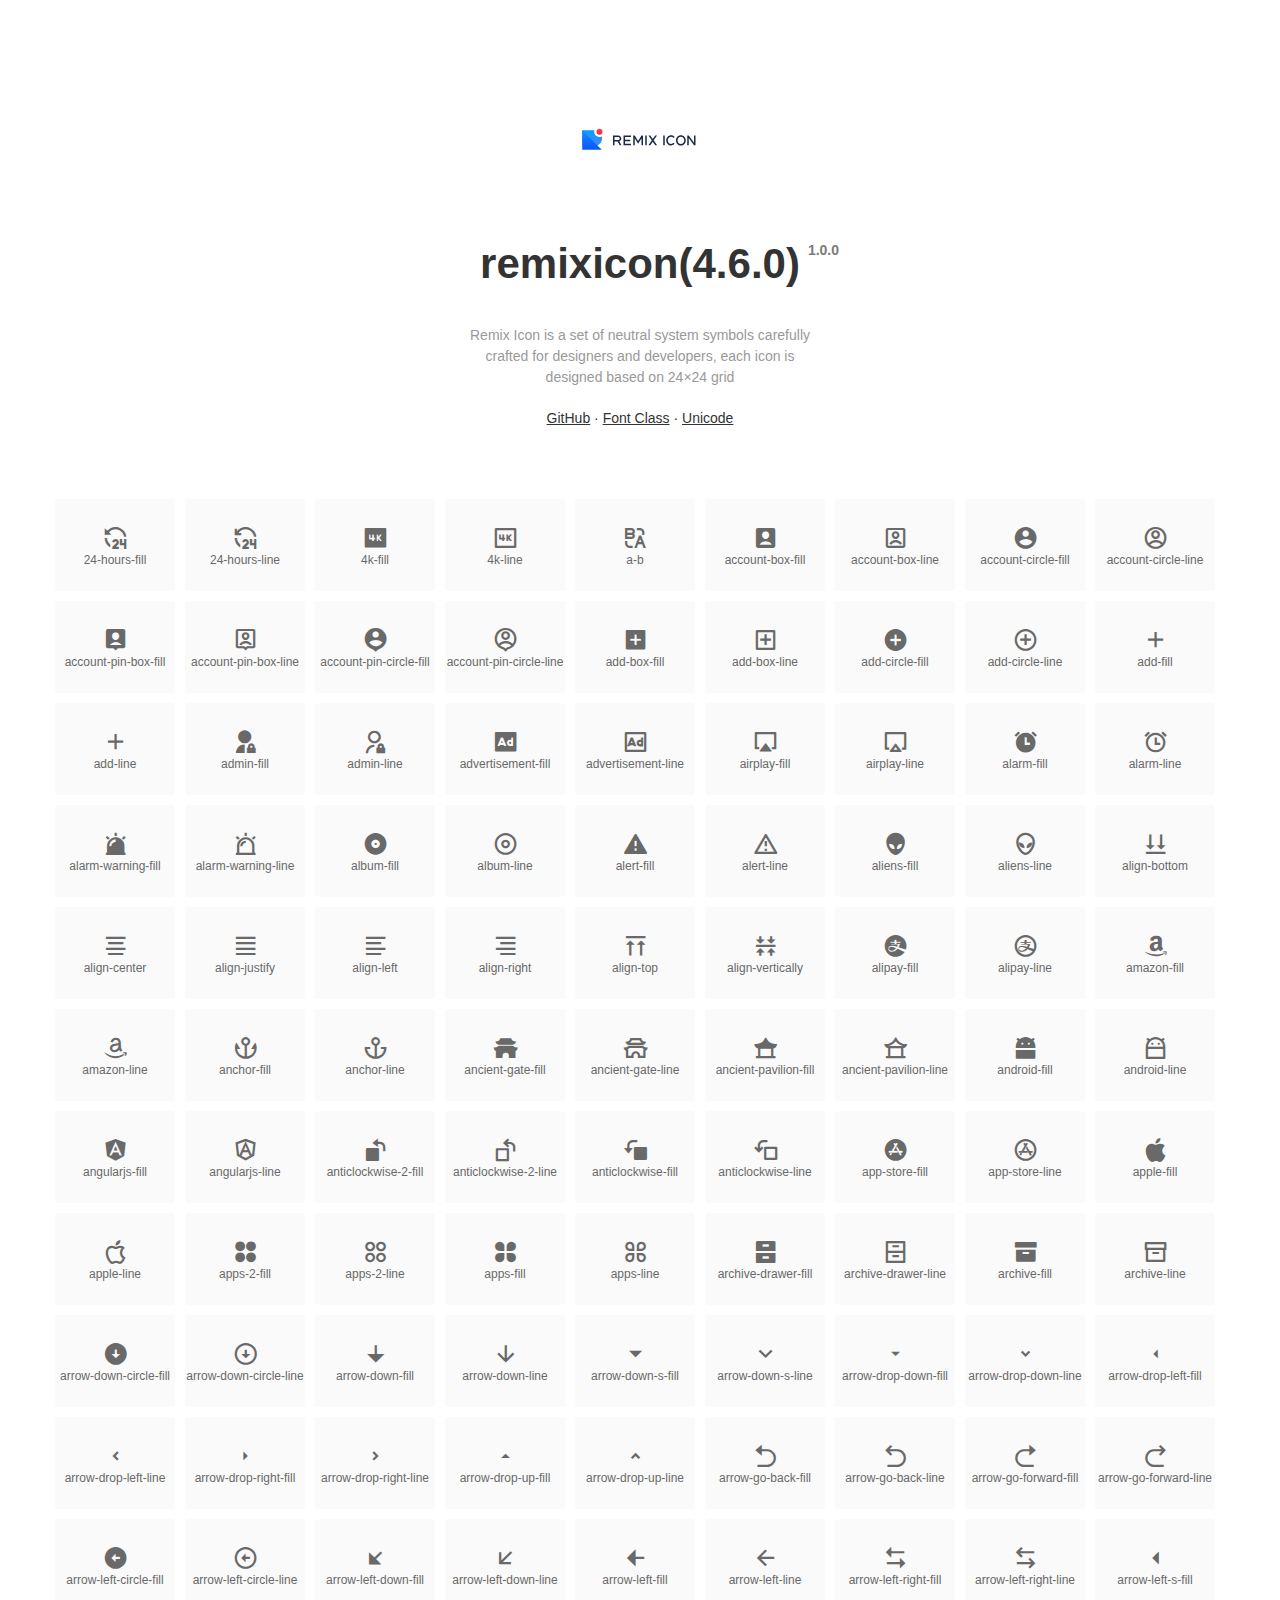
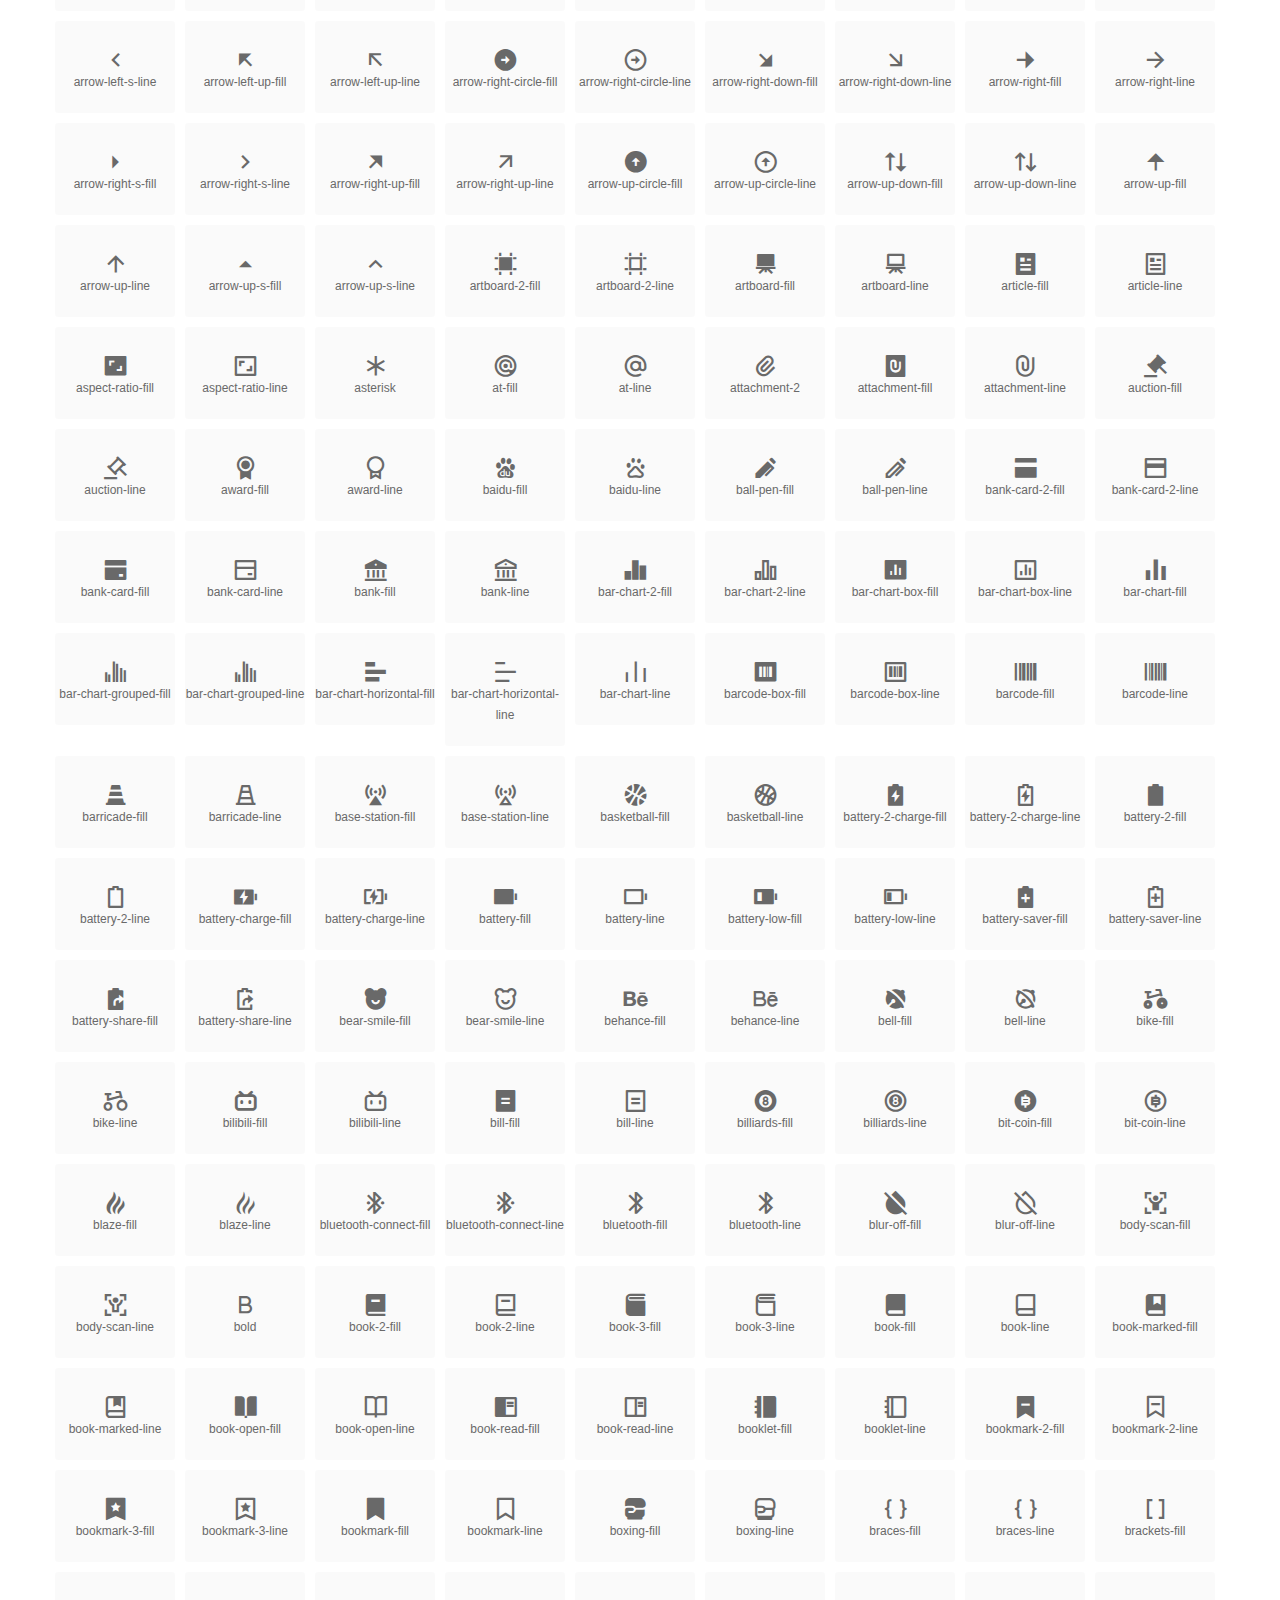
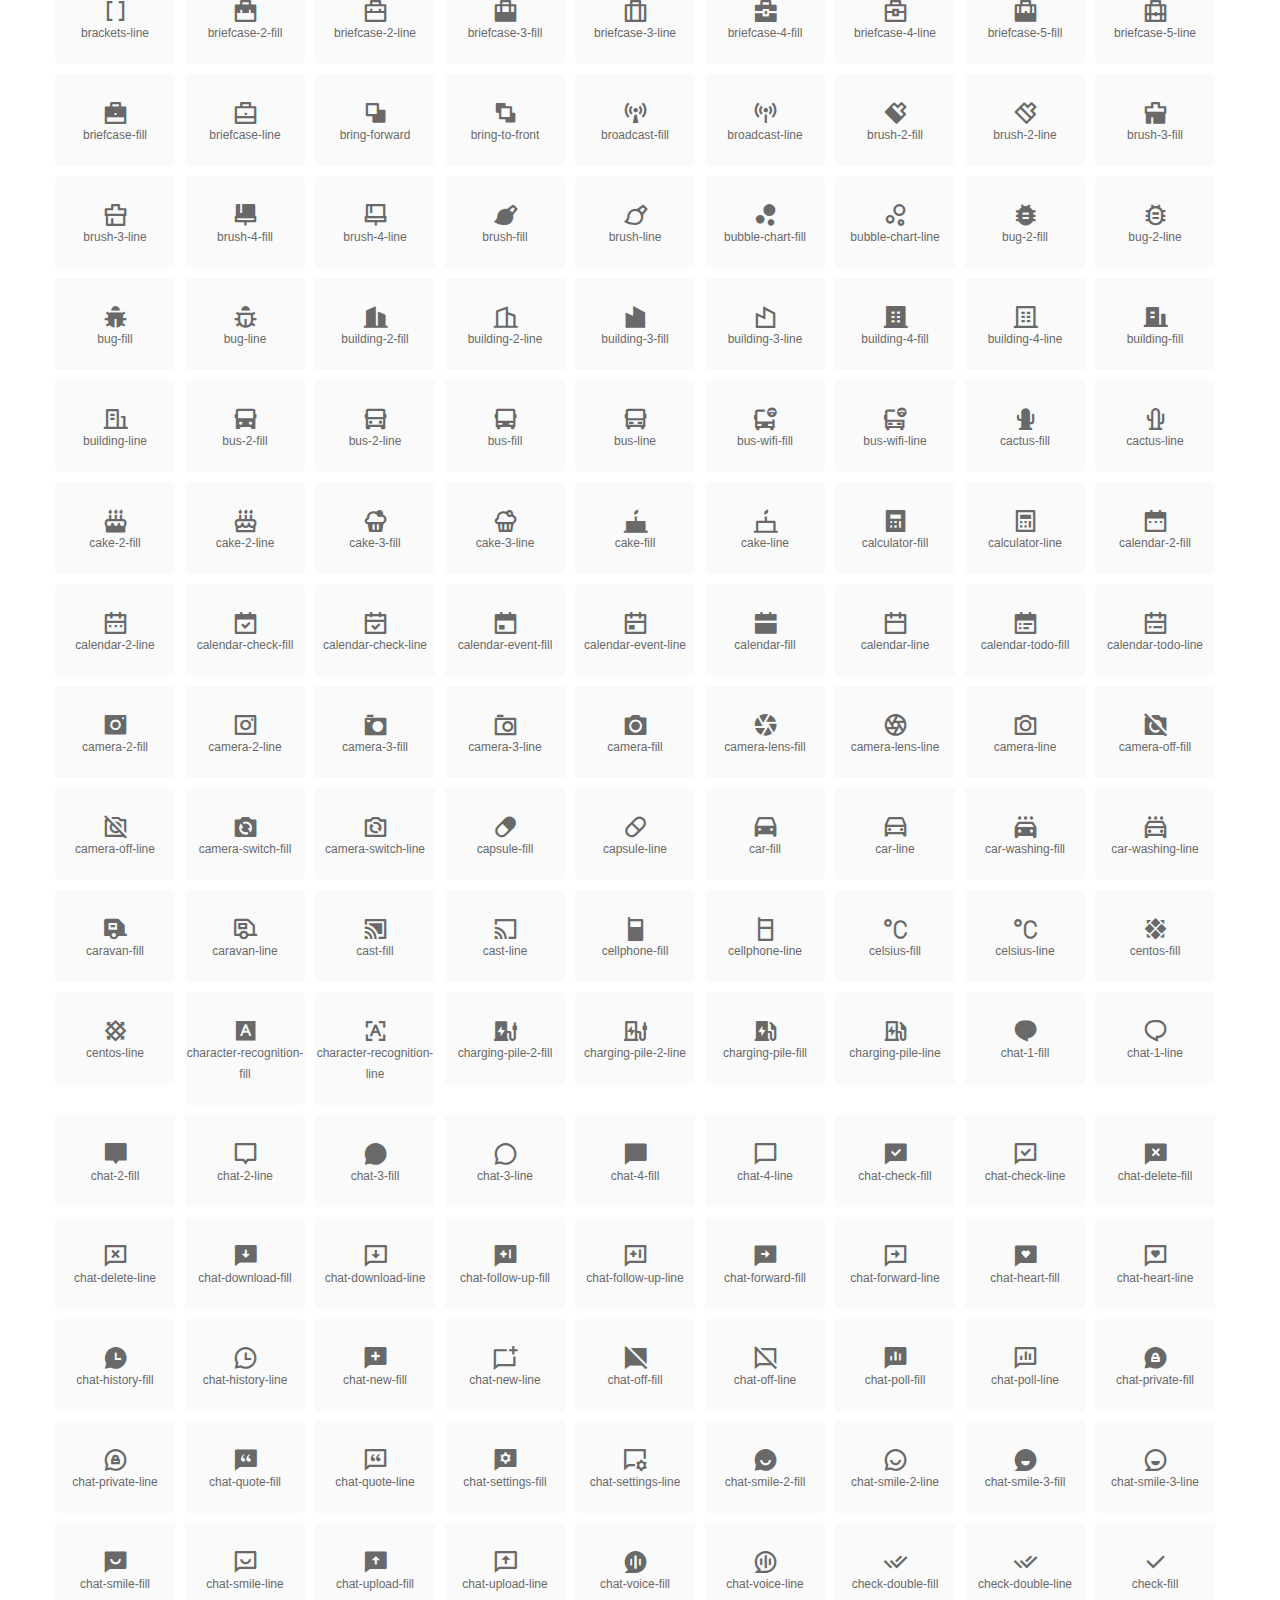
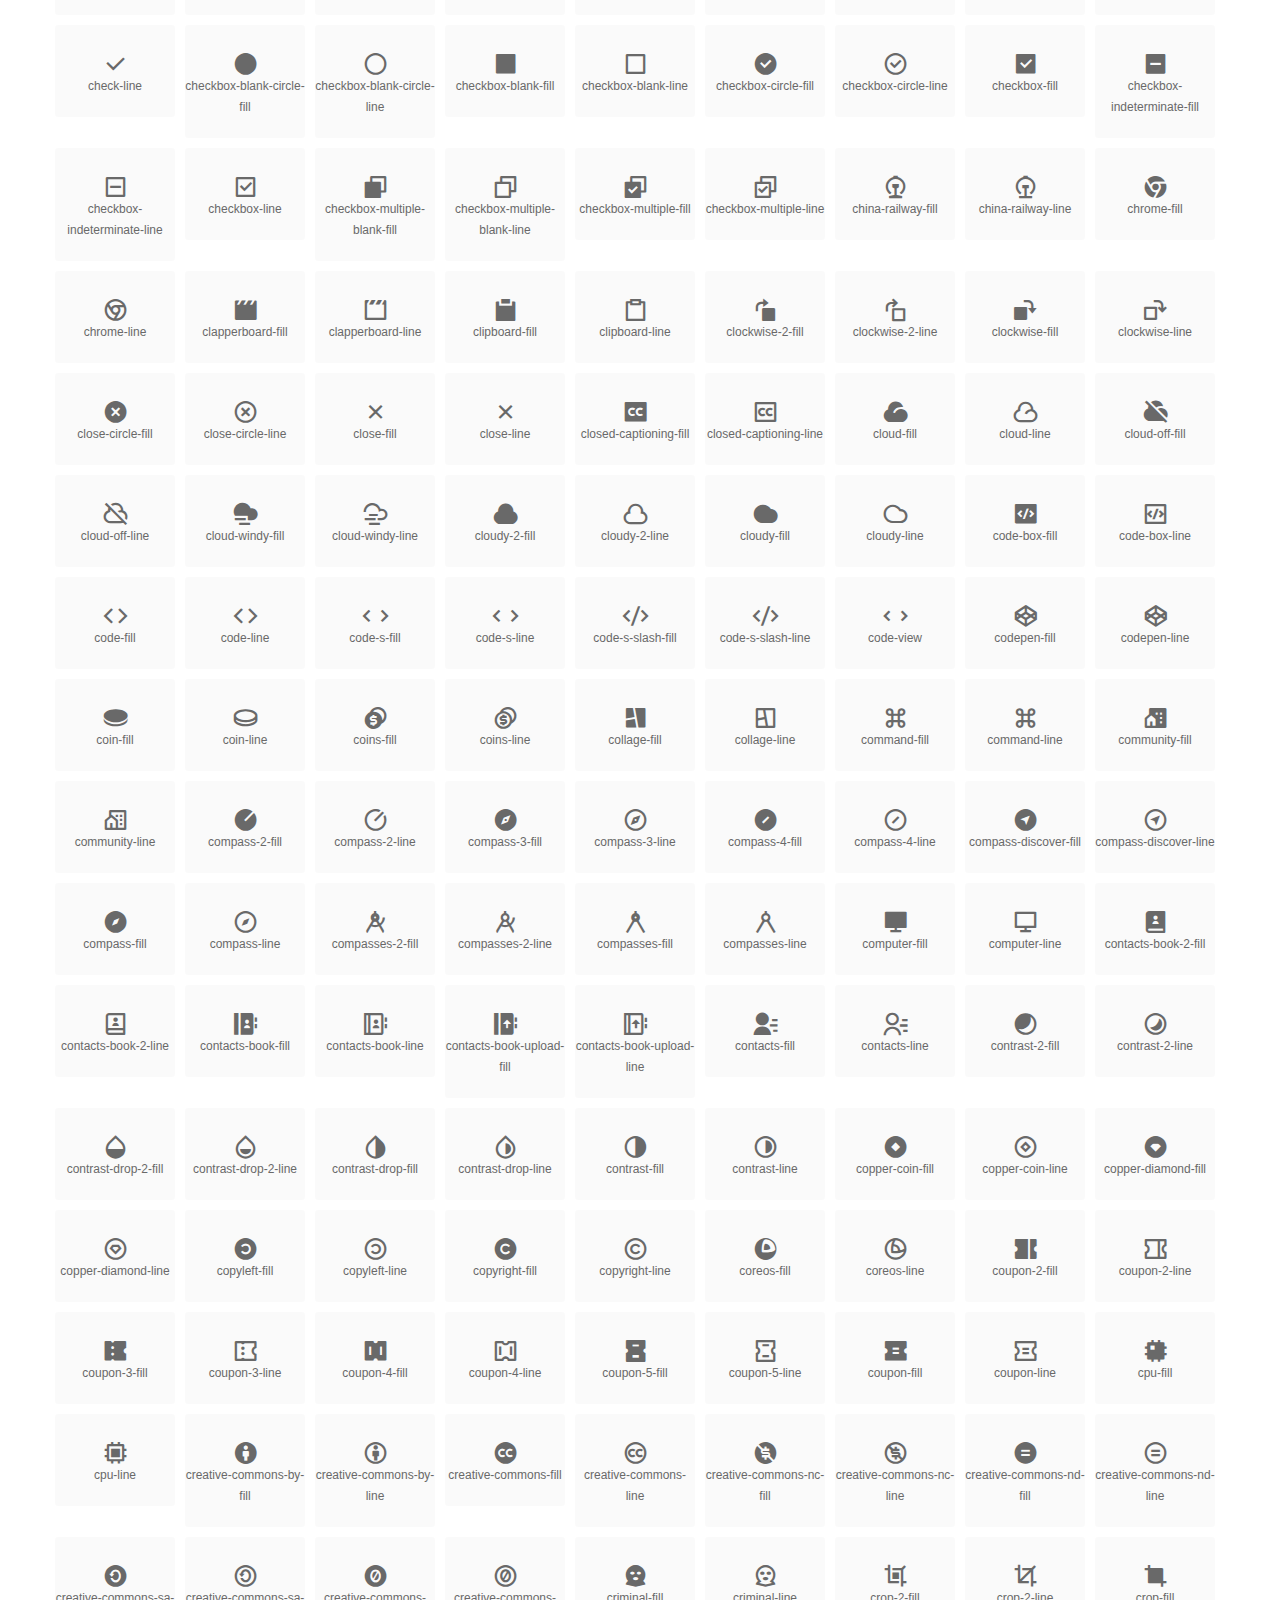
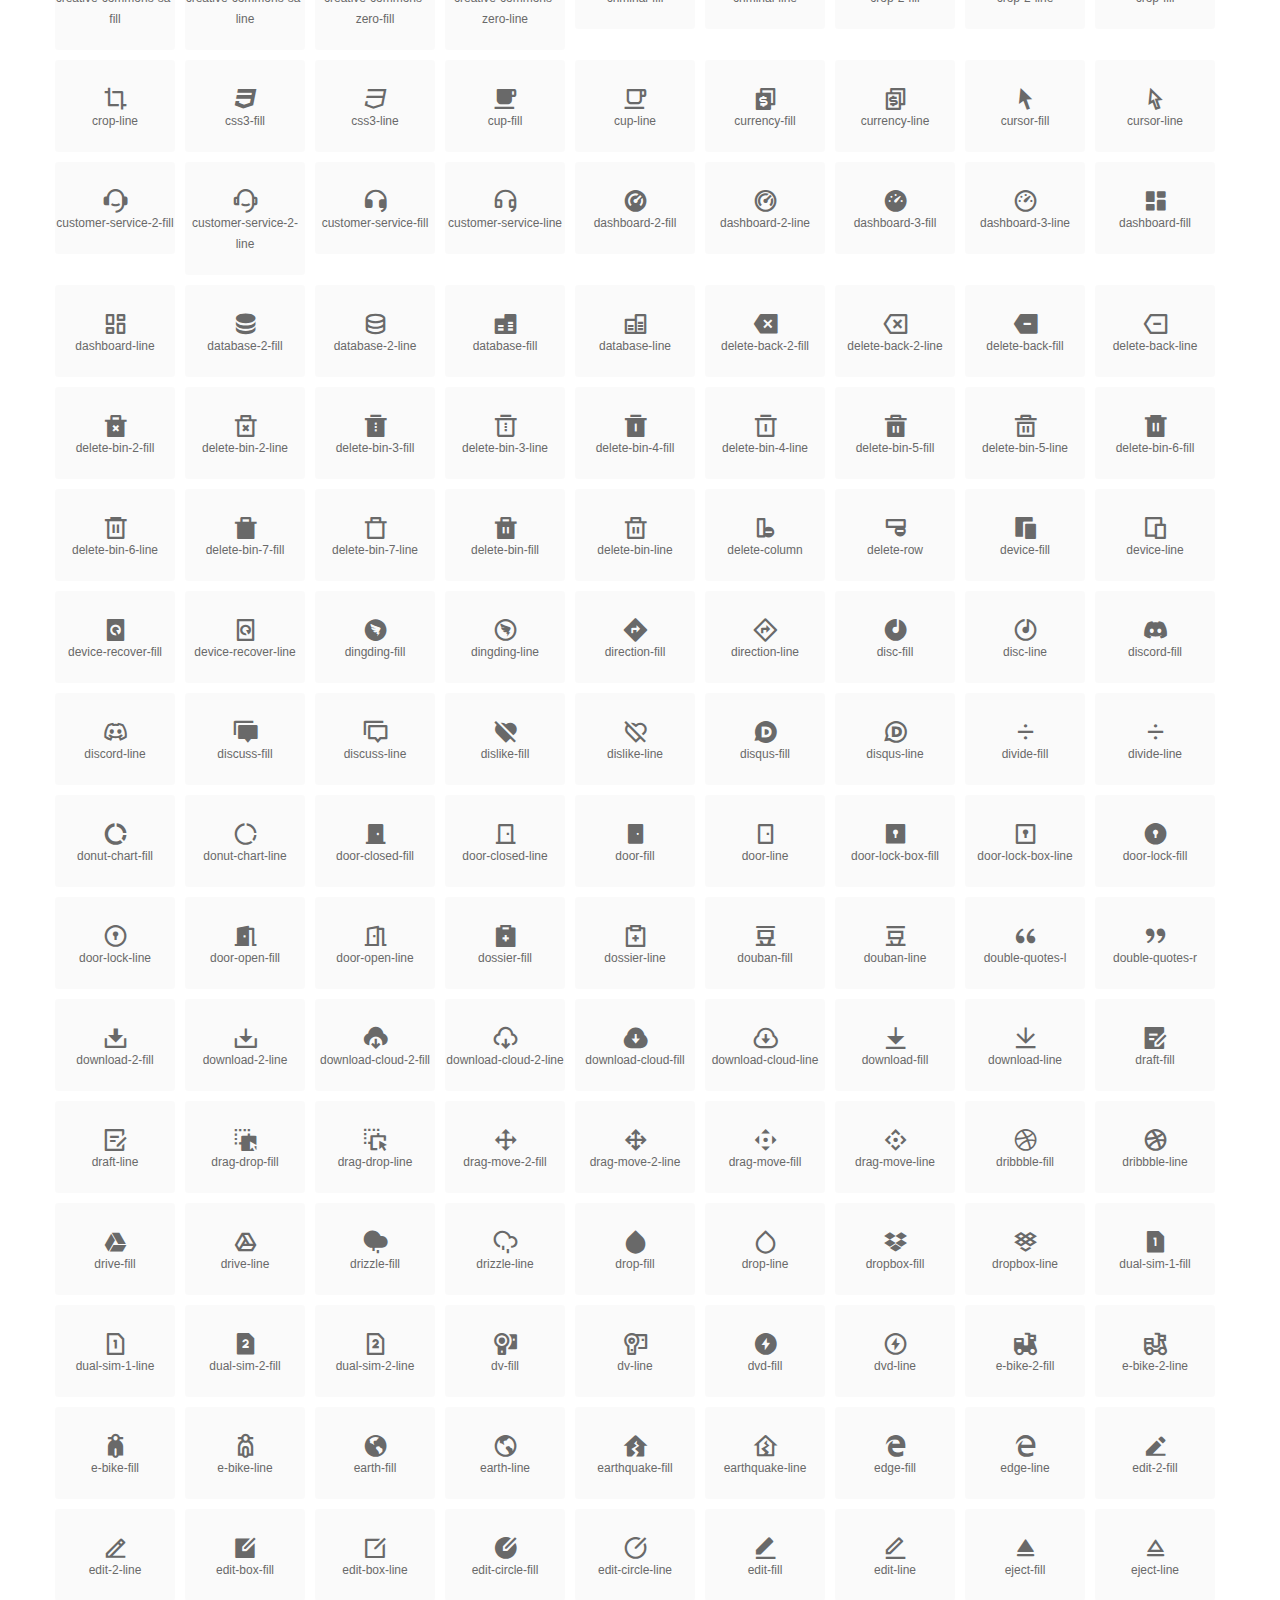
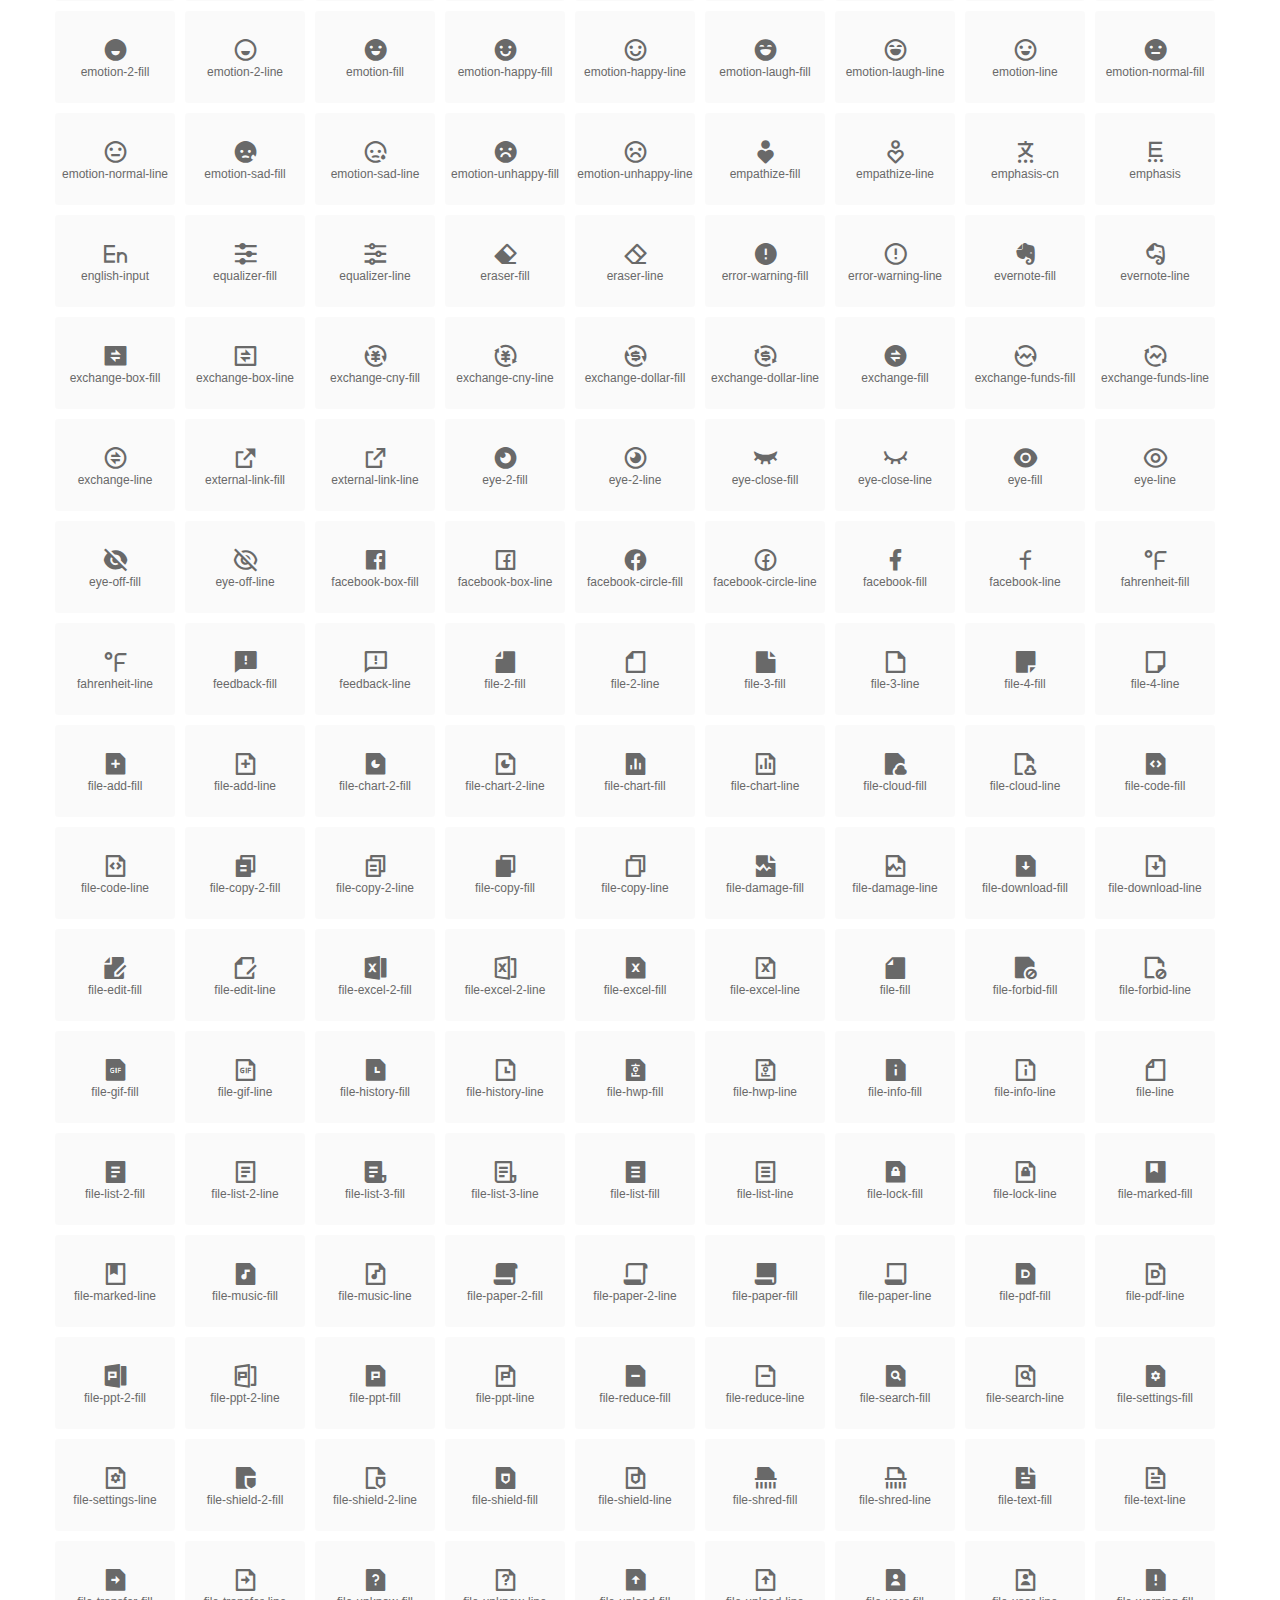
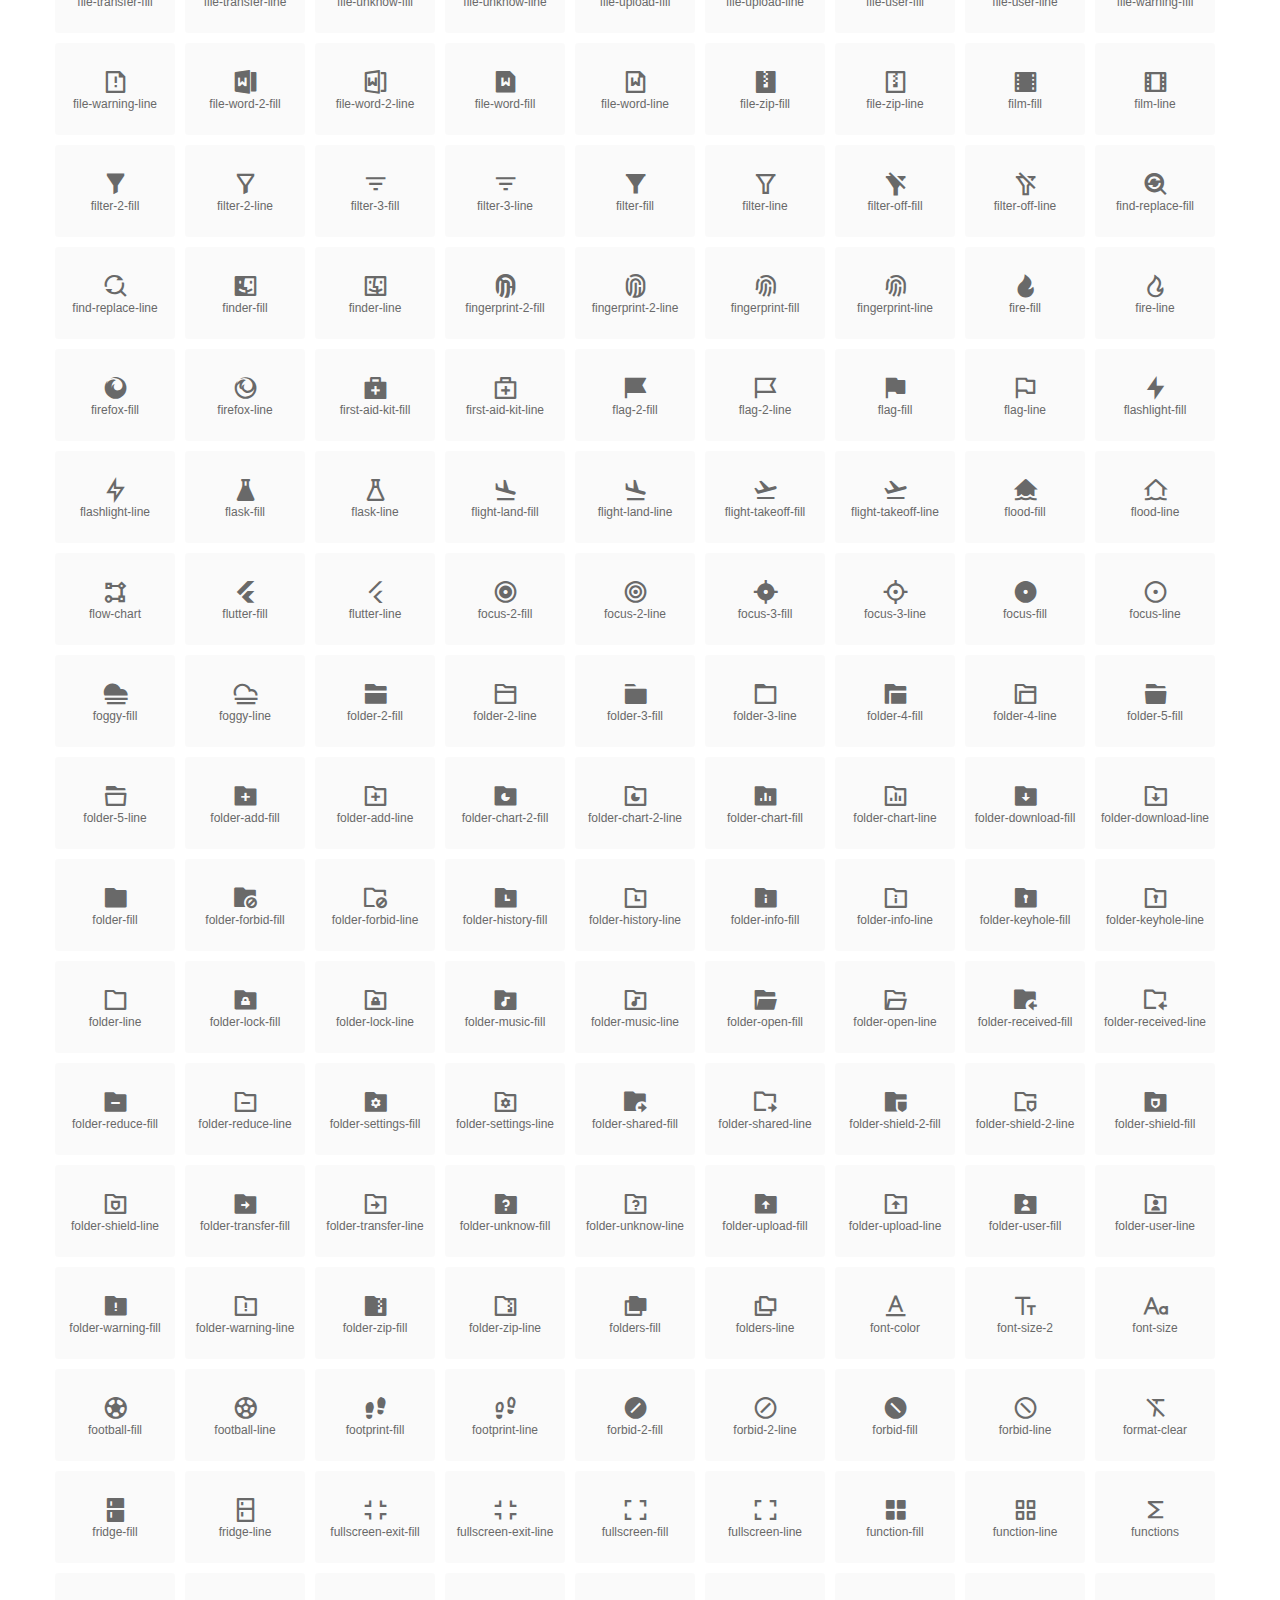
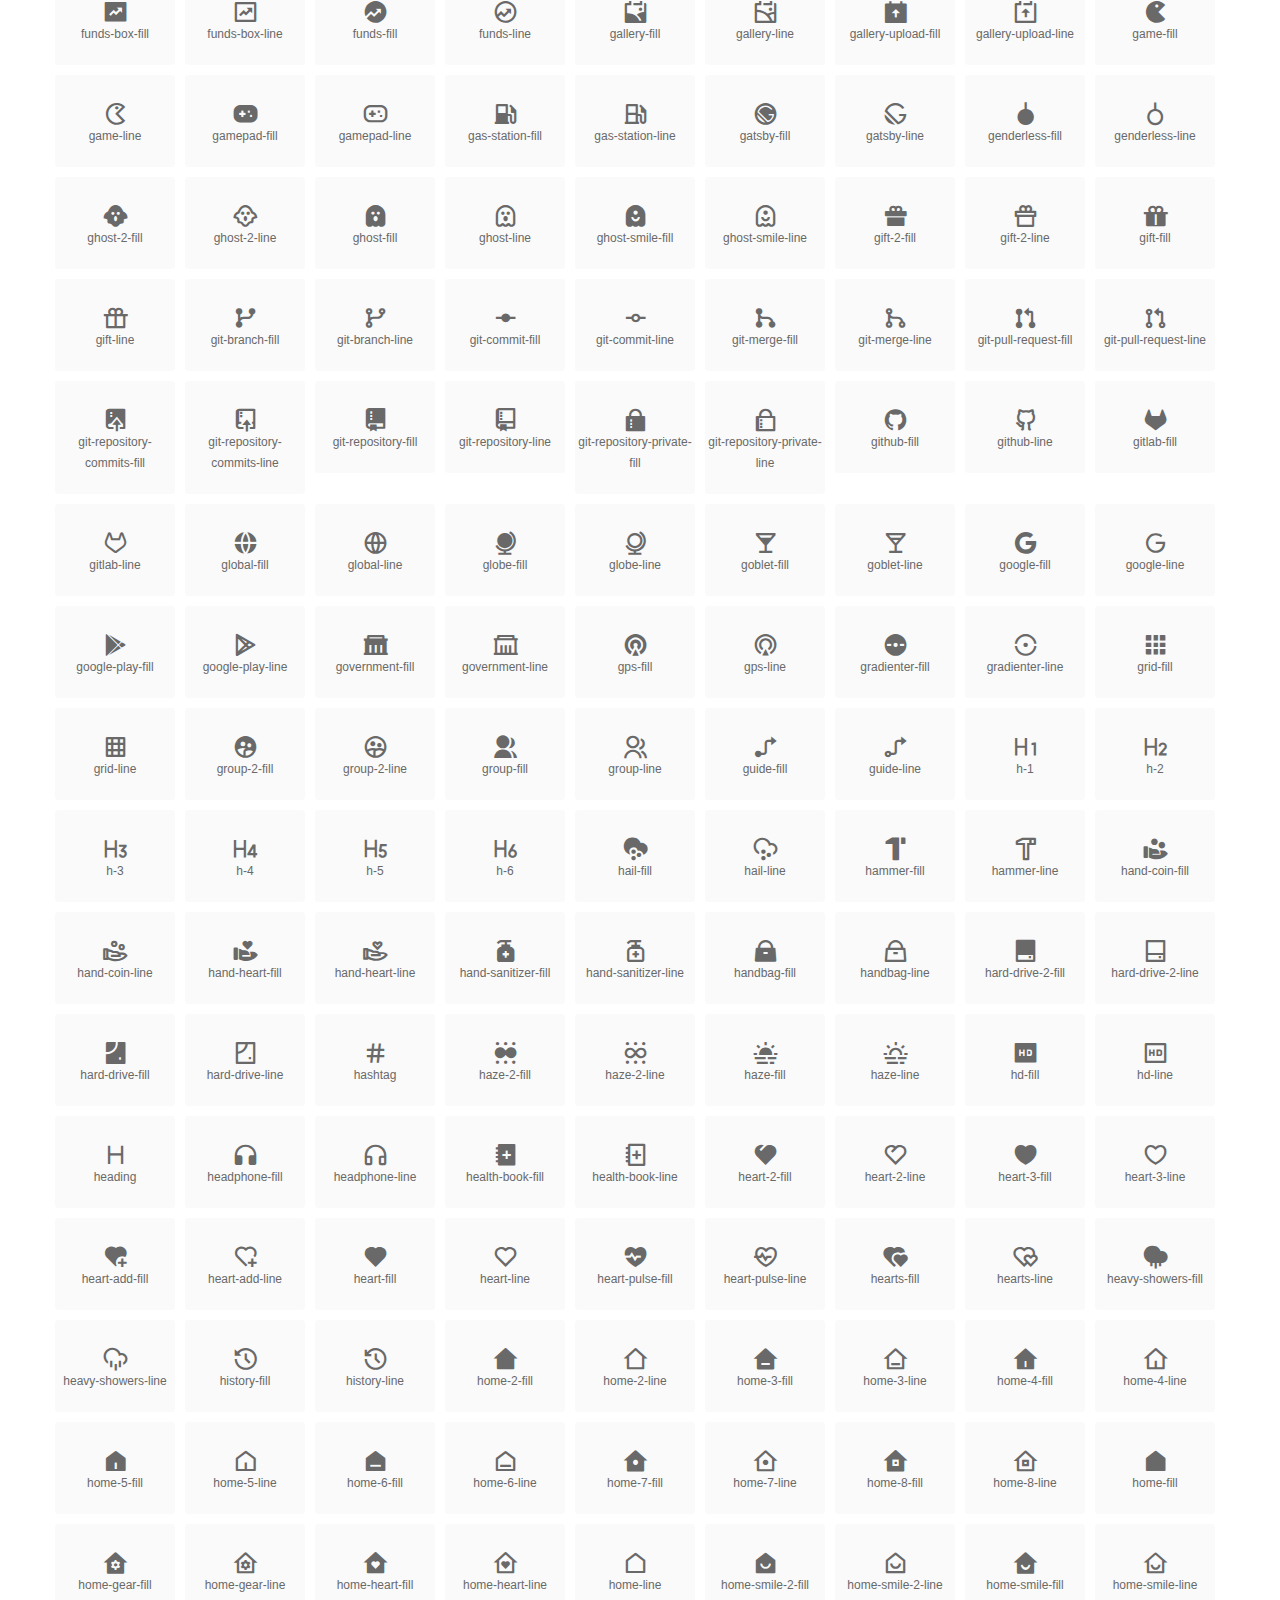
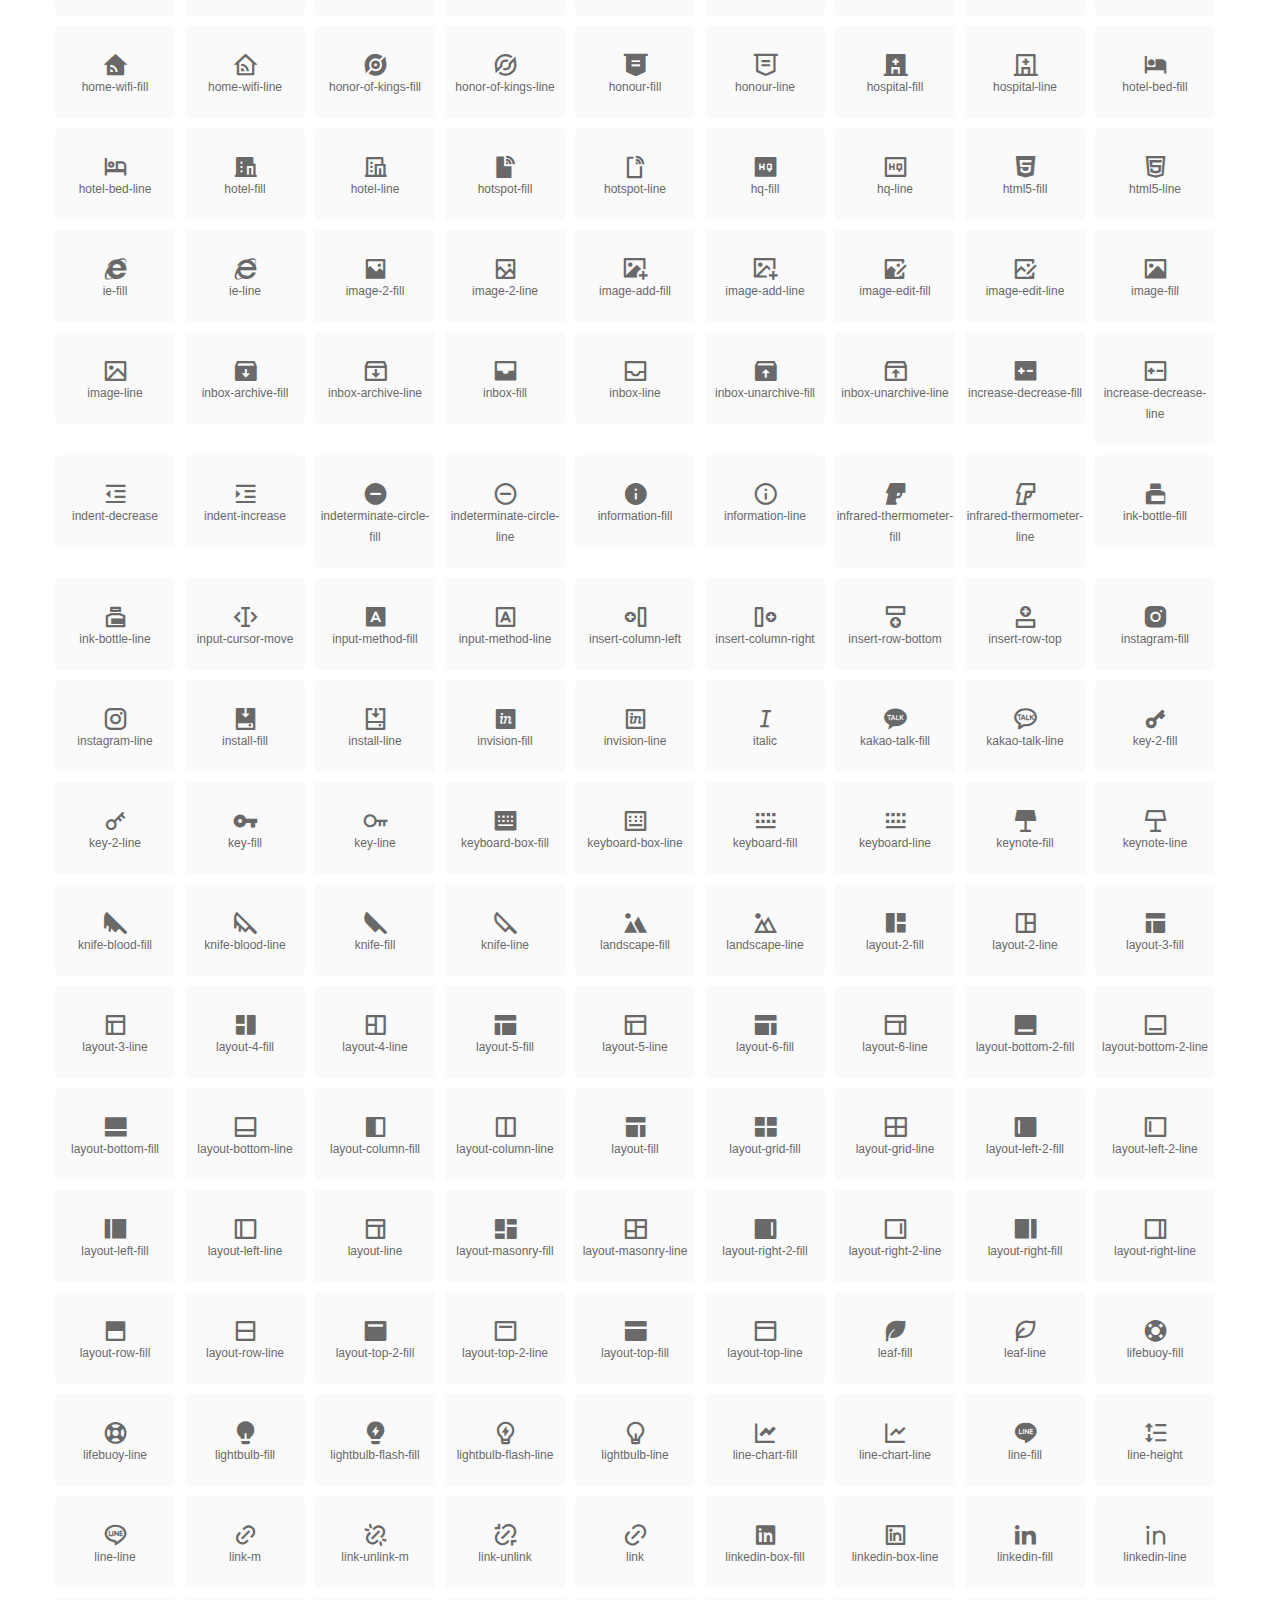
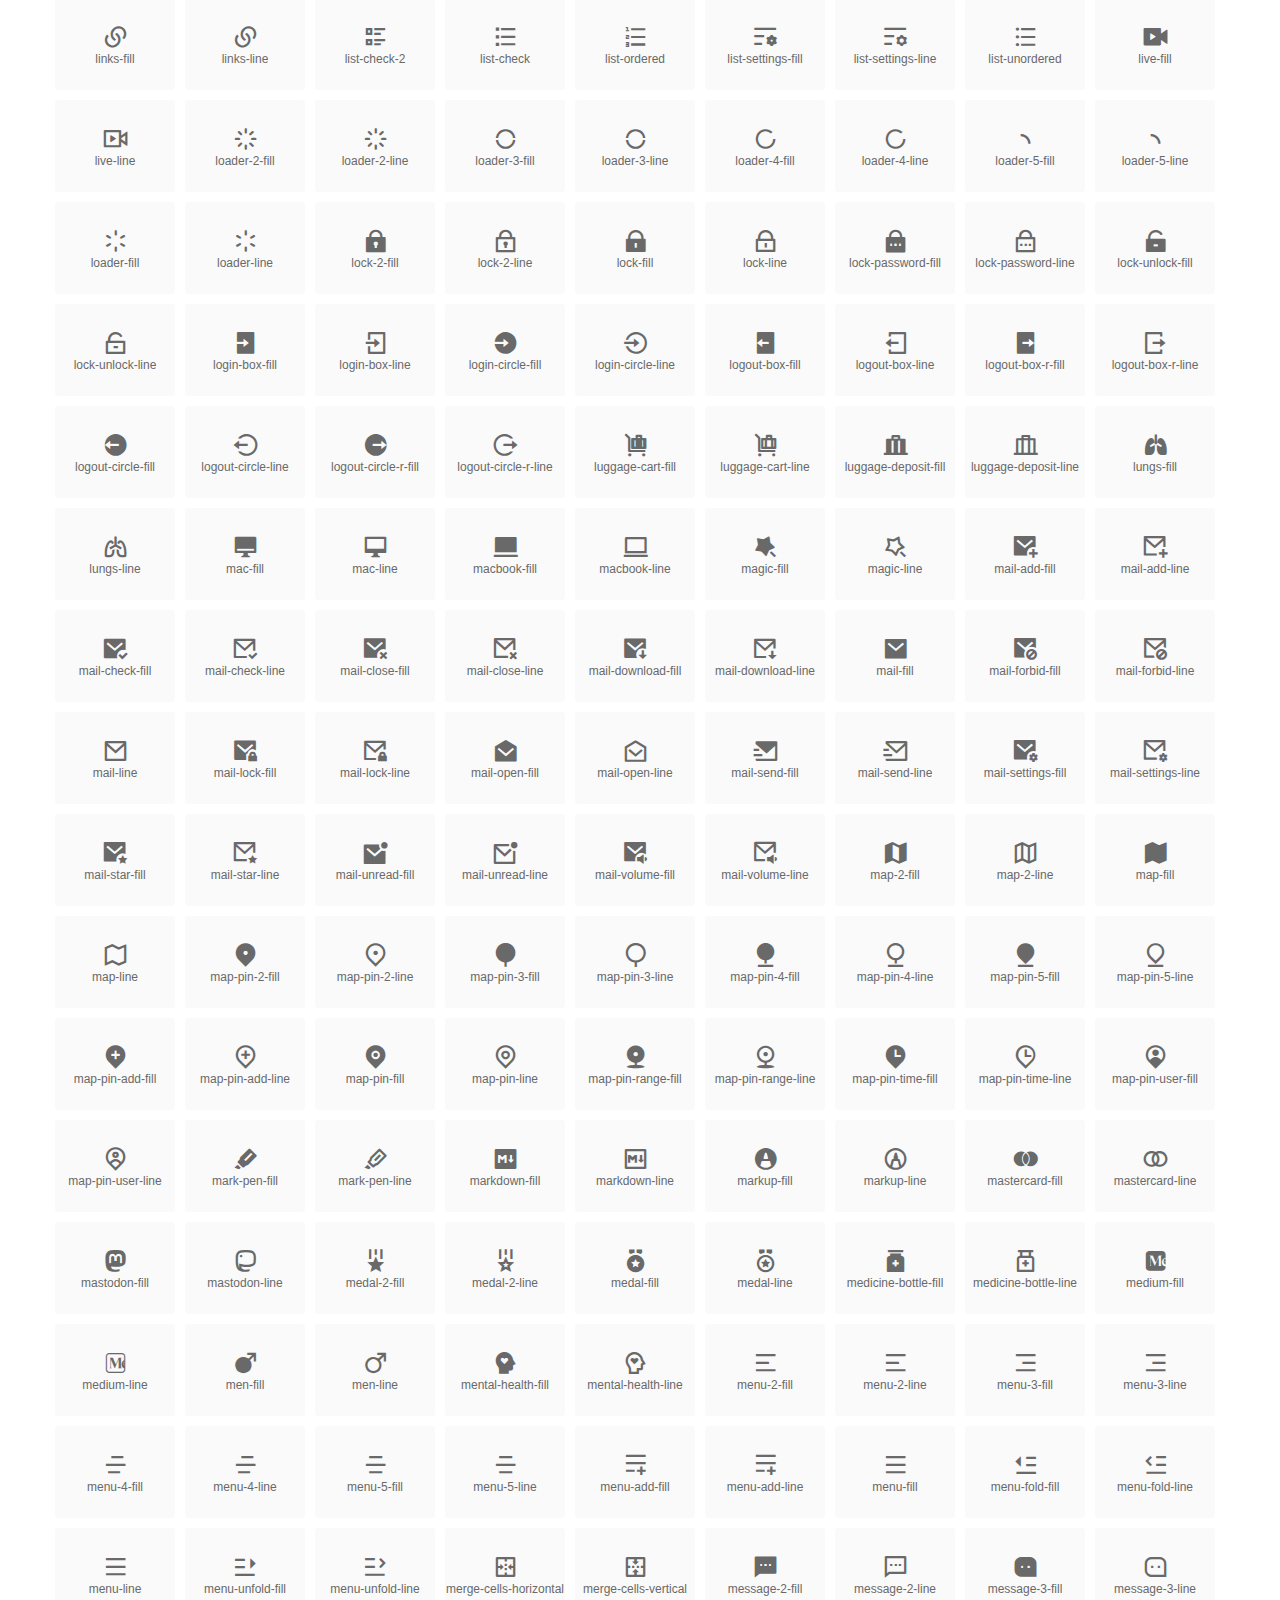
==== commit 9403d213: "适配PostChat插件，新增对话按钮" ====
--- a/templates/assets/fonts/index.html
+++ b/templates/assets/fonts/index.html
@@ -2,7 +2,7 @@
 <html lang="en">
 <head>
   <meta charset="UTF-8">
-  <title>remixicon(4.2.0)</title>
+  <title>remixicon(4.6.0)</title>
   <meta name="viewport" content="width=device-width,minimum-scale=1.0,maximum-scale=1.0,user-scalable=no">
    
   <meta name="description" content="Remix Icon is a set of neutral system symbols carefully crafted for designers and developers, each icon is designed based on 24×24 grid">
@@ -119,7 +119,7 @@
 </a>
     </div>
     
-    <h1>remixicon(4.2.0)<sup>1.0.0</sup></h1>
+    <h1>remixicon(4.6.0)<sup>1.0.0</sup></h1>
     <div class="info">
       Remix Icon is a set of neutral system symbols carefully crafted for designers and developers, each icon is designed based on 24×24 grid
     </div>
@@ -135,7 +135,7 @@
   </div>
   <div class="icons">
     <ul>
-      <li class="class-icon"><i class="ri-24-hours-fill"></i><p class="name">24-hours-fill</p></li><li class="class-icon"><i class="ri-24-hours-line"></i><p class="name">24-hours-line</p></li><li class="class-icon"><i class="ri-4k-fill"></i><p class="name">4k-fill</p></li><li class="class-icon"><i class="ri-4k-line"></i><p class="name">4k-line</p></li><li class="class-icon"><i class="ri-a-b"></i><p class="name">a-b</p></li><li class="class-icon"><i class="ri-account-box-fill"></i><p class="name">account-box-fill</p></li><li class="class-icon"><i class="ri-account-box-line"></i><p class="name">account-box-line</p></li><li class="class-icon"><i class="ri-account-circle-fill"></i><p class="name">account-circle-fill</p></li><li class="class-icon"><i class="ri-account-circle-line"></i><p class="name">account-circle-line</p></li><li class="class-icon"><i class="ri-account-pin-box-fill"></i><p class="name">account-pin-box-fill</p></li><li class="class-icon"><i class="ri-account-pin-box-line"></i><p class="name">account-pin-box-line</p></li><li class="class-icon"><i class="ri-account-pin-circle-fill"></i><p class="name">account-pin-circle-fill</p></li><li class="class-icon"><i class="ri-account-pin-circle-line"></i><p class="name">account-pin-circle-line</p></li><li class="class-icon"><i class="ri-add-box-fill"></i><p class="name">add-box-fill</p></li><li class="class-icon"><i class="ri-add-box-line"></i><p class="name">add-box-line</p></li><li class="class-icon"><i class="ri-add-circle-fill"></i><p class="name">add-circle-fill</p></li><li class="class-icon"><i class="ri-add-circle-line"></i><p class="name">add-circle-line</p></li><li class="class-icon"><i class="ri-add-fill"></i><p class="name">add-fill</p></li><li class="class-icon"><i class="ri-add-line"></i><p class="name">add-line</p></li><li class="class-icon"><i class="ri-admin-fill"></i><p class="name">admin-fill</p></li><li class="class-icon"><i class="ri-admin-line"></i><p class="name">admin-line</p></li><li class="class-icon"><i class="ri-advertisement-fill"></i><p class="name">advertisement-fill</p></li><li class="class-icon"><i class="ri-advertisement-line"></i><p class="name">advertisement-line</p></li><li class="class-icon"><i class="ri-airplay-fill"></i><p class="name">airplay-fill</p></li><li class="class-icon"><i class="ri-airplay-line"></i><p class="name">airplay-line</p></li><li class="class-icon"><i class="ri-alarm-fill"></i><p class="name">alarm-fill</p></li><li class="class-icon"><i class="ri-alarm-line"></i><p class="name">alarm-line</p></li><li class="class-icon"><i class="ri-alarm-warning-fill"></i><p class="name">alarm-warning-fill</p></li><li class="class-icon"><i class="ri-alarm-warning-line"></i><p class="name">alarm-warning-line</p></li><li class="class-icon"><i class="ri-album-fill"></i><p class="name">album-fill</p></li><li class="class-icon"><i class="ri-album-line"></i><p class="name">album-line</p></li><li class="class-icon"><i class="ri-alert-fill"></i><p class="name">alert-fill</p></li><li class="class-icon"><i class="ri-alert-line"></i><p class="name">alert-line</p></li><li class="class-icon"><i class="ri-aliens-fill"></i><p class="name">aliens-fill</p></li><li class="class-icon"><i class="ri-aliens-line"></i><p class="name">aliens-line</p></li><li class="class-icon"><i class="ri-align-bottom"></i><p class="name">align-bottom</p></li><li class="class-icon"><i class="ri-align-center"></i><p class="name">align-center</p></li><li class="class-icon"><i class="ri-align-justify"></i><p class="name">align-justify</p></li><li class="class-icon"><i class="ri-align-left"></i><p class="name">align-left</p></li><li class="class-icon"><i class="ri-align-right"></i><p class="name">align-right</p></li><li class="class-icon"><i class="ri-align-top"></i><p class="name">align-top</p></li><li class="class-icon"><i class="ri-align-vertically"></i><p class="name">align-vertically</p></li><li class="class-icon"><i class="ri-alipay-fill"></i><p class="name">alipay-fill</p></li><li class="class-icon"><i class="ri-alipay-line"></i><p class="name">alipay-line</p></li><li class="class-icon"><i class="ri-amazon-fill"></i><p class="name">amazon-fill</p></li><li class="class-icon"><i class="ri-amazon-line"></i><p class="name">amazon-line</p></li><li class="class-icon"><i class="ri-anchor-fill"></i><p class="name">anchor-fill</p></li><li class="class-icon"><i class="ri-anchor-line"></i><p class="name">anchor-line</p></li><li class="class-icon"><i class="ri-ancient-gate-fill"></i><p class="name">ancient-gate-fill</p></li><li class="class-icon"><i class="ri-ancient-gate-line"></i><p class="name">ancient-gate-line</p></li><li class="class-icon"><i class="ri-ancient-pavilion-fill"></i><p class="name">ancient-pavilion-fill</p></li><li class="class-icon"><i class="ri-ancient-pavilion-line"></i><p class="name">ancient-pavilion-line</p></li><li class="class-icon"><i class="ri-android-fill"></i><p class="name">android-fill</p></li><li class="class-icon"><i class="ri-android-line"></i><p class="name">android-line</p></li><li class="class-icon"><i class="ri-angularjs-fill"></i><p class="name">angularjs-fill</p></li><li class="class-icon"><i class="ri-angularjs-line"></i><p class="name">angularjs-line</p></li><li class="class-icon"><i class="ri-anticlockwise-2-fill"></i><p class="name">anticlockwise-2-fill</p></li><li class="class-icon"><i class="ri-anticlockwise-2-line"></i><p class="name">anticlockwise-2-line</p></li><li class="class-icon"><i class="ri-anticlockwise-fill"></i><p class="name">anticlockwise-fill</p></li><li class="class-icon"><i class="ri-anticlockwise-line"></i><p class="name">anticlockwise-line</p></li><li class="class-icon"><i class="ri-app-store-fill"></i><p class="name">app-store-fill</p></li><li class="class-icon"><i class="ri-app-store-line"></i><p class="name">app-store-line</p></li><li class="class-icon"><i class="ri-apple-fill"></i><p class="name">apple-fill</p></li><li class="class-icon"><i class="ri-apple-line"></i><p class="name">apple-line</p></li><li class="class-icon"><i class="ri-apps-2-fill"></i><p class="name">apps-2-fill</p></li><li class="class-icon"><i class="ri-apps-2-line"></i><p class="name">apps-2-line</p></li><li class="class-icon"><i class="ri-apps-fill"></i><p class="name">apps-fill</p></li><li class="class-icon"><i class="ri-apps-line"></i><p class="name">apps-line</p></li><li class="class-icon"><i class="ri-archive-drawer-fill"></i><p class="name">archive-drawer-fill</p></li><li class="class-icon"><i class="ri-archive-drawer-line"></i><p class="name">archive-drawer-line</p></li><li class="class-icon"><i class="ri-archive-fill"></i><p class="name">archive-fill</p></li><li class="class-icon"><i class="ri-archive-line"></i><p class="name">archive-line</p></li><li class="class-icon"><i class="ri-arrow-down-circle-fill"></i><p class="name">arrow-down-circle-fill</p></li><li class="class-icon"><i class="ri-arrow-down-circle-line"></i><p class="name">arrow-down-circle-line</p></li><li class="class-icon"><i class="ri-arrow-down-fill"></i><p class="name">arrow-down-fill</p></li><li class="class-icon"><i class="ri-arrow-down-line"></i><p class="name">arrow-down-line</p></li><li class="class-icon"><i class="ri-arrow-down-s-fill"></i><p class="name">arrow-down-s-fill</p></li><li class="class-icon"><i class="ri-arrow-down-s-line"></i><p class="name">arrow-down-s-line</p></li><li class="class-icon"><i class="ri-arrow-drop-down-fill"></i><p class="name">arrow-drop-down-fill</p></li><li class="class-icon"><i class="ri-arrow-drop-down-line"></i><p class="name">arrow-drop-down-line</p></li><li class="class-icon"><i class="ri-arrow-drop-left-fill"></i><p class="name">arrow-drop-left-fill</p></li><li class="class-icon"><i class="ri-arrow-drop-left-line"></i><p class="name">arrow-drop-left-line</p></li><li class="class-icon"><i class="ri-arrow-drop-right-fill"></i><p class="name">arrow-drop-right-fill</p></li><li class="class-icon"><i class="ri-arrow-drop-right-line"></i><p class="name">arrow-drop-right-line</p></li><li class="class-icon"><i class="ri-arrow-drop-up-fill"></i><p class="name">arrow-drop-up-fill</p></li><li class="class-icon"><i class="ri-arrow-drop-up-line"></i><p class="name">arrow-drop-up-line</p></li><li class="class-icon"><i class="ri-arrow-go-back-fill"></i><p class="name">arrow-go-back-fill</p></li><li class="class-icon"><i class="ri-arrow-go-back-line"></i><p class="name">arrow-go-back-line</p></li><li class="class-icon"><i class="ri-arrow-go-forward-fill"></i><p class="name">arrow-go-forward-fill</p></li><li class="class-icon"><i class="ri-arrow-go-forward-line"></i><p class="name">arrow-go-forward-line</p></li><li class="class-icon"><i class="ri-arrow-left-circle-fill"></i><p class="name">arrow-left-circle-fill</p></li><li class="class-icon"><i class="ri-arrow-left-circle-line"></i><p class="name">arrow-left-circle-line</p></li><li class="class-icon"><i class="ri-arrow-left-down-fill"></i><p class="name">arrow-left-down-fill</p></li><li class="class-icon"><i class="ri-arrow-left-down-line"></i><p class="name">arrow-left-down-line</p></li><li class="class-icon"><i class="ri-arrow-left-fill"></i><p class="name">arrow-left-fill</p></li><li class="class-icon"><i class="ri-arrow-left-line"></i><p class="name">arrow-left-line</p></li><li class="class-icon"><i class="ri-arrow-left-right-fill"></i><p class="name">arrow-left-right-fill</p></li><li class="class-icon"><i class="ri-arrow-left-right-line"></i><p class="name">arrow-left-right-line</p></li><li class="class-icon"><i class="ri-arrow-left-s-fill"></i><p class="name">arrow-left-s-fill</p></li><li class="class-icon"><i class="ri-arrow-left-s-line"></i><p class="name">arrow-left-s-line</p></li><li class="class-icon"><i class="ri-arrow-left-up-fill"></i><p class="name">arrow-left-up-fill</p></li><li class="class-icon"><i class="ri-arrow-left-up-line"></i><p class="name">arrow-left-up-line</p></li><li class="class-icon"><i class="ri-arrow-right-circle-fill"></i><p class="name">arrow-right-circle-fill</p></li><li class="class-icon"><i class="ri-arrow-right-circle-line"></i><p class="name">arrow-right-circle-line</p></li><li class="class-icon"><i class="ri-arrow-right-down-fill"></i><p class="name">arrow-right-down-fill</p></li><li class="class-icon"><i class="ri-arrow-right-down-line"></i><p class="name">arrow-right-down-line</p></li><li class="class-icon"><i class="ri-arrow-right-fill"></i><p class="name">arrow-right-fill</p></li><li class="class-icon"><i class="ri-arrow-right-line"></i><p class="name">arrow-right-line</p></li><li class="class-icon"><i class="ri-arrow-right-s-fill"></i><p class="name">arrow-right-s-fill</p></li><li class="class-icon"><i class="ri-arrow-right-s-line"></i><p class="name">arrow-right-s-line</p></li><li class="class-icon"><i class="ri-arrow-right-up-fill"></i><p class="name">arrow-right-up-fill</p></li><li class="class-icon"><i class="ri-arrow-right-up-line"></i><p class="name">arrow-right-up-line</p></li><li class="class-icon"><i class="ri-arrow-up-circle-fill"></i><p class="name">arrow-up-circle-fill</p></li><li class="class-icon"><i class="ri-arrow-up-circle-line"></i><p class="name">arrow-up-circle-line</p></li><li class="class-icon"><i class="ri-arrow-up-down-fill"></i><p class="name">arrow-up-down-fill</p></li><li class="class-icon"><i class="ri-arrow-up-down-line"></i><p class="name">arrow-up-down-line</p></li><li class="class-icon"><i class="ri-arrow-up-fill"></i><p class="name">arrow-up-fill</p></li><li class="class-icon"><i class="ri-arrow-up-line"></i><p class="name">arrow-up-line</p></li><li class="class-icon"><i class="ri-arrow-up-s-fill"></i><p class="name">arrow-up-s-fill</p></li><li class="class-icon"><i class="ri-arrow-up-s-line"></i><p class="name">arrow-up-s-line</p></li><li class="class-icon"><i class="ri-artboard-2-fill"></i><p class="name">artboard-2-fill</p></li><li class="class-icon"><i class="ri-artboard-2-line"></i><p class="name">artboard-2-line</p></li><li class="class-icon"><i class="ri-artboard-fill"></i><p class="name">artboard-fill</p></li><li class="class-icon"><i class="ri-artboard-line"></i><p class="name">artboard-line</p></li><li class="class-icon"><i class="ri-article-fill"></i><p class="name">article-fill</p></li><li class="class-icon"><i class="ri-article-line"></i><p class="name">article-line</p></li><li class="class-icon"><i class="ri-aspect-ratio-fill"></i><p class="name">aspect-ratio-fill</p></li><li class="class-icon"><i class="ri-aspect-ratio-line"></i><p class="name">aspect-ratio-line</p></li><li class="class-icon"><i class="ri-asterisk"></i><p class="name">asterisk</p></li><li class="class-icon"><i class="ri-at-fill"></i><p class="name">at-fill</p></li><li class="class-icon"><i class="ri-at-line"></i><p class="name">at-line</p></li><li class="class-icon"><i class="ri-attachment-2"></i><p class="name">attachment-2</p></li><li class="class-icon"><i class="ri-attachment-fill"></i><p class="name">attachment-fill</p></li><li class="class-icon"><i class="ri-attachment-line"></i><p class="name">attachment-line</p></li><li class="class-icon"><i class="ri-auction-fill"></i><p class="name">auction-fill</p></li><li class="class-icon"><i class="ri-auction-line"></i><p class="name">auction-line</p></li><li class="class-icon"><i class="ri-award-fill"></i><p class="name">award-fill</p></li><li class="class-icon"><i class="ri-award-line"></i><p class="name">award-line</p></li><li class="class-icon"><i class="ri-baidu-fill"></i><p class="name">baidu-fill</p></li><li class="class-icon"><i class="ri-baidu-line"></i><p class="name">baidu-line</p></li><li class="class-icon"><i class="ri-ball-pen-fill"></i><p class="name">ball-pen-fill</p></li><li class="class-icon"><i class="ri-ball-pen-line"></i><p class="name">ball-pen-line</p></li><li class="class-icon"><i class="ri-bank-card-2-fill"></i><p class="name">bank-card-2-fill</p></li><li class="class-icon"><i class="ri-bank-card-2-line"></i><p class="name">bank-card-2-line</p></li><li class="class-icon"><i class="ri-bank-card-fill"></i><p class="name">bank-card-fill</p></li><li class="class-icon"><i class="ri-bank-card-line"></i><p class="name">bank-card-line</p></li><li class="class-icon"><i class="ri-bank-fill"></i><p class="name">bank-fill</p></li><li class="class-icon"><i class="ri-bank-line"></i><p class="name">bank-line</p></li><li class="class-icon"><i class="ri-bar-chart-2-fill"></i><p class="name">bar-chart-2-fill</p></li><li class="class-icon"><i class="ri-bar-chart-2-line"></i><p class="name">bar-chart-2-line</p></li><li class="class-icon"><i class="ri-bar-chart-box-fill"></i><p class="name">bar-chart-box-fill</p></li><li class="class-icon"><i class="ri-bar-chart-box-line"></i><p class="name">bar-chart-box-line</p></li><li class="class-icon"><i class="ri-bar-chart-fill"></i><p class="name">bar-chart-fill</p></li><li class="class-icon"><i class="ri-bar-chart-grouped-fill"></i><p class="name">bar-chart-grouped-fill</p></li><li class="class-icon"><i class="ri-bar-chart-grouped-line"></i><p class="name">bar-chart-grouped-line</p></li><li class="class-icon"><i class="ri-bar-chart-horizontal-fill"></i><p class="name">bar-chart-horizontal-fill</p></li><li class="class-icon"><i class="ri-bar-chart-horizontal-line"></i><p class="name">bar-chart-horizontal-line</p></li><li class="class-icon"><i class="ri-bar-chart-line"></i><p class="name">bar-chart-line</p></li><li class="class-icon"><i class="ri-barcode-box-fill"></i><p class="name">barcode-box-fill</p></li><li class="class-icon"><i class="ri-barcode-box-line"></i><p class="name">barcode-box-line</p></li><li class="class-icon"><i class="ri-barcode-fill"></i><p class="name">barcode-fill</p></li><li class="class-icon"><i class="ri-barcode-line"></i><p class="name">barcode-line</p></li><li class="class-icon"><i class="ri-barricade-fill"></i><p class="name">barricade-fill</p></li><li class="class-icon"><i class="ri-barricade-line"></i><p class="name">barricade-line</p></li><li class="class-icon"><i class="ri-base-station-fill"></i><p class="name">base-station-fill</p></li><li class="class-icon"><i class="ri-base-station-line"></i><p class="name">base-station-line</p></li><li class="class-icon"><i class="ri-basketball-fill"></i><p class="name">basketball-fill</p></li><li class="class-icon"><i class="ri-basketball-line"></i><p class="name">basketball-line</p></li><li class="class-icon"><i class="ri-battery-2-charge-fill"></i><p class="name">battery-2-charge-fill</p></li><li class="class-icon"><i class="ri-battery-2-charge-line"></i><p class="name">battery-2-charge-line</p></li><li class="class-icon"><i class="ri-battery-2-fill"></i><p class="name">battery-2-fill</p></li><li class="class-icon"><i class="ri-battery-2-line"></i><p class="name">battery-2-line</p></li><li class="class-icon"><i class="ri-battery-charge-fill"></i><p class="name">battery-charge-fill</p></li><li class="class-icon"><i class="ri-battery-charge-line"></i><p class="name">battery-charge-line</p></li><li class="class-icon"><i class="ri-battery-fill"></i><p class="name">battery-fill</p></li><li class="class-icon"><i class="ri-battery-line"></i><p class="name">battery-line</p></li><li class="class-icon"><i class="ri-battery-low-fill"></i><p class="name">battery-low-fill</p></li><li class="class-icon"><i class="ri-battery-low-line"></i><p class="name">battery-low-line</p></li><li class="class-icon"><i class="ri-battery-saver-fill"></i><p class="name">battery-saver-fill</p></li><li class="class-icon"><i class="ri-battery-saver-line"></i><p class="name">battery-saver-line</p></li><li class="class-icon"><i class="ri-battery-share-fill"></i><p class="name">battery-share-fill</p></li><li class="class-icon"><i class="ri-battery-share-line"></i><p class="name">battery-share-line</p></li><li class="class-icon"><i class="ri-bear-smile-fill"></i><p class="name">bear-smile-fill</p></li><li class="class-icon"><i class="ri-bear-smile-line"></i><p class="name">bear-smile-line</p></li><li class="class-icon"><i class="ri-behance-fill"></i><p class="name">behance-fill</p></li><li class="class-icon"><i class="ri-behance-line"></i><p class="name">behance-line</p></li><li class="class-icon"><i class="ri-bell-fill"></i><p class="name">bell-fill</p></li><li class="class-icon"><i class="ri-bell-line"></i><p class="name">bell-line</p></li><li class="class-icon"><i class="ri-bike-fill"></i><p class="name">bike-fill</p></li><li class="class-icon"><i class="ri-bike-line"></i><p class="name">bike-line</p></li><li class="class-icon"><i class="ri-bilibili-fill"></i><p class="name">bilibili-fill</p></li><li class="class-icon"><i class="ri-bilibili-line"></i><p class="name">bilibili-line</p></li><li class="class-icon"><i class="ri-bill-fill"></i><p class="name">bill-fill</p></li><li class="class-icon"><i class="ri-bill-line"></i><p class="name">bill-line</p></li><li class="class-icon"><i class="ri-billiards-fill"></i><p class="name">billiards-fill</p></li><li class="class-icon"><i class="ri-billiards-line"></i><p class="name">billiards-line</p></li><li class="class-icon"><i class="ri-bit-coin-fill"></i><p class="name">bit-coin-fill</p></li><li class="class-icon"><i class="ri-bit-coin-line"></i><p class="name">bit-coin-line</p></li><li class="class-icon"><i class="ri-blaze-fill"></i><p class="name">blaze-fill</p></li><li class="class-icon"><i class="ri-blaze-line"></i><p class="name">blaze-line</p></li><li class="class-icon"><i class="ri-bluetooth-connect-fill"></i><p class="name">bluetooth-connect-fill</p></li><li class="class-icon"><i class="ri-bluetooth-connect-line"></i><p class="name">bluetooth-connect-line</p></li><li class="class-icon"><i class="ri-bluetooth-fill"></i><p class="name">bluetooth-fill</p></li><li class="class-icon"><i class="ri-bluetooth-line"></i><p class="name">bluetooth-line</p></li><li class="class-icon"><i class="ri-blur-off-fill"></i><p class="name">blur-off-fill</p></li><li class="class-icon"><i class="ri-blur-off-line"></i><p class="name">blur-off-line</p></li><li class="class-icon"><i class="ri-body-scan-fill"></i><p class="name">body-scan-fill</p></li><li class="class-icon"><i class="ri-body-scan-line"></i><p class="name">body-scan-line</p></li><li class="class-icon"><i class="ri-bold"></i><p class="name">bold</p></li><li class="class-icon"><i class="ri-book-2-fill"></i><p class="name">book-2-fill</p></li><li class="class-icon"><i class="ri-book-2-line"></i><p class="name">book-2-line</p></li><li class="class-icon"><i class="ri-book-3-fill"></i><p class="name">book-3-fill</p></li><li class="class-icon"><i class="ri-book-3-line"></i><p class="name">book-3-line</p></li><li class="class-icon"><i class="ri-book-fill"></i><p class="name">book-fill</p></li><li class="class-icon"><i class="ri-book-line"></i><p class="name">book-line</p></li><li class="class-icon"><i class="ri-book-marked-fill"></i><p class="name">book-marked-fill</p></li><li class="class-icon"><i class="ri-book-marked-line"></i><p class="name">book-marked-line</p></li><li class="class-icon"><i class="ri-book-open-fill"></i><p class="name">book-open-fill</p></li><li class="class-icon"><i class="ri-book-open-line"></i><p class="name">book-open-line</p></li><li class="class-icon"><i class="ri-book-read-fill"></i><p class="name">book-read-fill</p></li><li class="class-icon"><i class="ri-book-read-line"></i><p class="name">book-read-line</p></li><li class="class-icon"><i class="ri-booklet-fill"></i><p class="name">booklet-fill</p></li><li class="class-icon"><i class="ri-booklet-line"></i><p class="name">booklet-line</p></li><li class="class-icon"><i class="ri-bookmark-2-fill"></i><p class="name">bookmark-2-fill</p></li><li class="class-icon"><i class="ri-bookmark-2-line"></i><p class="name">bookmark-2-line</p></li><li class="class-icon"><i class="ri-bookmark-3-fill"></i><p class="name">bookmark-3-fill</p></li><li class="class-icon"><i class="ri-bookmark-3-line"></i><p class="name">bookmark-3-line</p></li><li class="class-icon"><i class="ri-bookmark-fill"></i><p class="name">bookmark-fill</p></li><li class="class-icon"><i class="ri-bookmark-line"></i><p class="name">bookmark-line</p></li><li class="class-icon"><i class="ri-boxing-fill"></i><p class="name">boxing-fill</p></li><li class="class-icon"><i class="ri-boxing-line"></i><p class="name">boxing-line</p></li><li class="class-icon"><i class="ri-braces-fill"></i><p class="name">braces-fill</p></li><li class="class-icon"><i class="ri-braces-line"></i><p class="name">braces-line</p></li><li class="class-icon"><i class="ri-brackets-fill"></i><p class="name">brackets-fill</p></li><li class="class-icon"><i class="ri-brackets-line"></i><p class="name">brackets-line</p></li><li class="class-icon"><i class="ri-briefcase-2-fill"></i><p class="name">briefcase-2-fill</p></li><li class="class-icon"><i class="ri-briefcase-2-line"></i><p class="name">briefcase-2-line</p></li><li class="class-icon"><i class="ri-briefcase-3-fill"></i><p class="name">briefcase-3-fill</p></li><li class="class-icon"><i class="ri-briefcase-3-line"></i><p class="name">briefcase-3-line</p></li><li class="class-icon"><i class="ri-briefcase-4-fill"></i><p class="name">briefcase-4-fill</p></li><li class="class-icon"><i class="ri-briefcase-4-line"></i><p class="name">briefcase-4-line</p></li><li class="class-icon"><i class="ri-briefcase-5-fill"></i><p class="name">briefcase-5-fill</p></li><li class="class-icon"><i class="ri-briefcase-5-line"></i><p class="name">briefcase-5-line</p></li><li class="class-icon"><i class="ri-briefcase-fill"></i><p class="name">briefcase-fill</p></li><li class="class-icon"><i class="ri-briefcase-line"></i><p class="name">briefcase-line</p></li><li class="class-icon"><i class="ri-bring-forward"></i><p class="name">bring-forward</p></li><li class="class-icon"><i class="ri-bring-to-front"></i><p class="name">bring-to-front</p></li><li class="class-icon"><i class="ri-broadcast-fill"></i><p class="name">broadcast-fill</p></li><li class="class-icon"><i class="ri-broadcast-line"></i><p class="name">broadcast-line</p></li><li class="class-icon"><i class="ri-brush-2-fill"></i><p class="name">brush-2-fill</p></li><li class="class-icon"><i class="ri-brush-2-line"></i><p class="name">brush-2-line</p></li><li class="class-icon"><i class="ri-brush-3-fill"></i><p class="name">brush-3-fill</p></li><li class="class-icon"><i class="ri-brush-3-line"></i><p class="name">brush-3-line</p></li><li class="class-icon"><i class="ri-brush-4-fill"></i><p class="name">brush-4-fill</p></li><li class="class-icon"><i class="ri-brush-4-line"></i><p class="name">brush-4-line</p></li><li class="class-icon"><i class="ri-brush-fill"></i><p class="name">brush-fill</p></li><li class="class-icon"><i class="ri-brush-line"></i><p class="name">brush-line</p></li><li class="class-icon"><i class="ri-bubble-chart-fill"></i><p class="name">bubble-chart-fill</p></li><li class="class-icon"><i class="ri-bubble-chart-line"></i><p class="name">bubble-chart-line</p></li><li class="class-icon"><i class="ri-bug-2-fill"></i><p class="name">bug-2-fill</p></li><li class="class-icon"><i class="ri-bug-2-line"></i><p class="name">bug-2-line</p></li><li class="class-icon"><i class="ri-bug-fill"></i><p class="name">bug-fill</p></li><li class="class-icon"><i class="ri-bug-line"></i><p class="name">bug-line</p></li><li class="class-icon"><i class="ri-building-2-fill"></i><p class="name">building-2-fill</p></li><li class="class-icon"><i class="ri-building-2-line"></i><p class="name">building-2-line</p></li><li class="class-icon"><i class="ri-building-3-fill"></i><p class="name">building-3-fill</p></li><li class="class-icon"><i class="ri-building-3-line"></i><p class="name">building-3-line</p></li><li class="class-icon"><i class="ri-building-4-fill"></i><p class="name">building-4-fill</p></li><li class="class-icon"><i class="ri-building-4-line"></i><p class="name">building-4-line</p></li><li class="class-icon"><i class="ri-building-fill"></i><p class="name">building-fill</p></li><li class="class-icon"><i class="ri-building-line"></i><p class="name">building-line</p></li><li class="class-icon"><i class="ri-bus-2-fill"></i><p class="name">bus-2-fill</p></li><li class="class-icon"><i class="ri-bus-2-line"></i><p class="name">bus-2-line</p></li><li class="class-icon"><i class="ri-bus-fill"></i><p class="name">bus-fill</p></li><li class="class-icon"><i class="ri-bus-line"></i><p class="name">bus-line</p></li><li class="class-icon"><i class="ri-bus-wifi-fill"></i><p class="name">bus-wifi-fill</p></li><li class="class-icon"><i class="ri-bus-wifi-line"></i><p class="name">bus-wifi-line</p></li><li class="class-icon"><i class="ri-cactus-fill"></i><p class="name">cactus-fill</p></li><li class="class-icon"><i class="ri-cactus-line"></i><p class="name">cactus-line</p></li><li class="class-icon"><i class="ri-cake-2-fill"></i><p class="name">cake-2-fill</p></li><li class="class-icon"><i class="ri-cake-2-line"></i><p class="name">cake-2-line</p></li><li class="class-icon"><i class="ri-cake-3-fill"></i><p class="name">cake-3-fill</p></li><li class="class-icon"><i class="ri-cake-3-line"></i><p class="name">cake-3-line</p></li><li class="class-icon"><i class="ri-cake-fill"></i><p class="name">cake-fill</p></li><li class="class-icon"><i class="ri-cake-line"></i><p class="name">cake-line</p></li><li class="class-icon"><i class="ri-calculator-fill"></i><p class="name">calculator-fill</p></li><li class="class-icon"><i class="ri-calculator-line"></i><p class="name">calculator-line</p></li><li class="class-icon"><i class="ri-calendar-2-fill"></i><p class="name">calendar-2-fill</p></li><li class="class-icon"><i class="ri-calendar-2-line"></i><p class="name">calendar-2-line</p></li><li class="class-icon"><i class="ri-calendar-check-fill"></i><p class="name">calendar-check-fill</p></li><li class="class-icon"><i class="ri-calendar-check-line"></i><p class="name">calendar-check-line</p></li><li class="class-icon"><i class="ri-calendar-event-fill"></i><p class="name">calendar-event-fill</p></li><li class="class-icon"><i class="ri-calendar-event-line"></i><p class="name">calendar-event-line</p></li><li class="class-icon"><i class="ri-calendar-fill"></i><p class="name">calendar-fill</p></li><li class="class-icon"><i class="ri-calendar-line"></i><p class="name">calendar-line</p></li><li class="class-icon"><i class="ri-calendar-todo-fill"></i><p class="name">calendar-todo-fill</p></li><li class="class-icon"><i class="ri-calendar-todo-line"></i><p class="name">calendar-todo-line</p></li><li class="class-icon"><i class="ri-camera-2-fill"></i><p class="name">camera-2-fill</p></li><li class="class-icon"><i class="ri-camera-2-line"></i><p class="name">camera-2-line</p></li><li class="class-icon"><i class="ri-camera-3-fill"></i><p class="name">camera-3-fill</p></li><li class="class-icon"><i class="ri-camera-3-line"></i><p class="name">camera-3-line</p></li><li class="class-icon"><i class="ri-camera-fill"></i><p class="name">camera-fill</p></li><li class="class-icon"><i class="ri-camera-lens-fill"></i><p class="name">camera-lens-fill</p></li><li class="class-icon"><i class="ri-camera-lens-line"></i><p class="name">camera-lens-line</p></li><li class="class-icon"><i class="ri-camera-line"></i><p class="name">camera-line</p></li><li class="class-icon"><i class="ri-camera-off-fill"></i><p class="name">camera-off-fill</p></li><li class="class-icon"><i class="ri-camera-off-line"></i><p class="name">camera-off-line</p></li><li class="class-icon"><i class="ri-camera-switch-fill"></i><p class="name">camera-switch-fill</p></li><li class="class-icon"><i class="ri-camera-switch-line"></i><p class="name">camera-switch-line</p></li><li class="class-icon"><i class="ri-capsule-fill"></i><p class="name">capsule-fill</p></li><li class="class-icon"><i class="ri-capsule-line"></i><p class="name">capsule-line</p></li><li class="class-icon"><i class="ri-car-fill"></i><p class="name">car-fill</p></li><li class="class-icon"><i class="ri-car-line"></i><p class="name">car-line</p></li><li class="class-icon"><i class="ri-car-washing-fill"></i><p class="name">car-washing-fill</p></li><li class="class-icon"><i class="ri-car-washing-line"></i><p class="name">car-washing-line</p></li><li class="class-icon"><i class="ri-caravan-fill"></i><p class="name">caravan-fill</p></li><li class="class-icon"><i class="ri-caravan-line"></i><p class="name">caravan-line</p></li><li class="class-icon"><i class="ri-cast-fill"></i><p class="name">cast-fill</p></li><li class="class-icon"><i class="ri-cast-line"></i><p class="name">cast-line</p></li><li class="class-icon"><i class="ri-cellphone-fill"></i><p class="name">cellphone-fill</p></li><li class="class-icon"><i class="ri-cellphone-line"></i><p class="name">cellphone-line</p></li><li class="class-icon"><i class="ri-celsius-fill"></i><p class="name">celsius-fill</p></li><li class="class-icon"><i class="ri-celsius-line"></i><p class="name">celsius-line</p></li><li class="class-icon"><i class="ri-centos-fill"></i><p class="name">centos-fill</p></li><li class="class-icon"><i class="ri-centos-line"></i><p class="name">centos-line</p></li><li class="class-icon"><i class="ri-character-recognition-fill"></i><p class="name">character-recognition-fill</p></li><li class="class-icon"><i class="ri-character-recognition-line"></i><p class="name">character-recognition-line</p></li><li class="class-icon"><i class="ri-charging-pile-2-fill"></i><p class="name">charging-pile-2-fill</p></li><li class="class-icon"><i class="ri-charging-pile-2-line"></i><p class="name">charging-pile-2-line</p></li><li class="class-icon"><i class="ri-charging-pile-fill"></i><p class="name">charging-pile-fill</p></li><li class="class-icon"><i class="ri-charging-pile-line"></i><p class="name">charging-pile-line</p></li><li class="class-icon"><i class="ri-chat-1-fill"></i><p class="name">chat-1-fill</p></li><li class="class-icon"><i class="ri-chat-1-line"></i><p class="name">chat-1-line</p></li><li class="class-icon"><i class="ri-chat-2-fill"></i><p class="name">chat-2-fill</p></li><li class="class-icon"><i class="ri-chat-2-line"></i><p class="name">chat-2-line</p></li><li class="class-icon"><i class="ri-chat-3-fill"></i><p class="name">chat-3-fill</p></li><li class="class-icon"><i class="ri-chat-3-line"></i><p class="name">chat-3-line</p></li><li class="class-icon"><i class="ri-chat-4-fill"></i><p class="name">chat-4-fill</p></li><li class="class-icon"><i class="ri-chat-4-line"></i><p class="name">chat-4-line</p></li><li class="class-icon"><i class="ri-chat-check-fill"></i><p class="name">chat-check-fill</p></li><li class="class-icon"><i class="ri-chat-check-line"></i><p class="name">chat-check-line</p></li><li class="class-icon"><i class="ri-chat-delete-fill"></i><p class="name">chat-delete-fill</p></li><li class="class-icon"><i class="ri-chat-delete-line"></i><p class="name">chat-delete-line</p></li><li class="class-icon"><i class="ri-chat-download-fill"></i><p class="name">chat-download-fill</p></li><li class="class-icon"><i class="ri-chat-download-line"></i><p class="name">chat-download-line</p></li><li class="class-icon"><i class="ri-chat-follow-up-fill"></i><p class="name">chat-follow-up-fill</p></li><li class="class-icon"><i class="ri-chat-follow-up-line"></i><p class="name">chat-follow-up-line</p></li><li class="class-icon"><i class="ri-chat-forward-fill"></i><p class="name">chat-forward-fill</p></li><li class="class-icon"><i class="ri-chat-forward-line"></i><p class="name">chat-forward-line</p></li><li class="class-icon"><i class="ri-chat-heart-fill"></i><p class="name">chat-heart-fill</p></li><li class="class-icon"><i class="ri-chat-heart-line"></i><p class="name">chat-heart-line</p></li><li class="class-icon"><i class="ri-chat-history-fill"></i><p class="name">chat-history-fill</p></li><li class="class-icon"><i class="ri-chat-history-line"></i><p class="name">chat-history-line</p></li><li class="class-icon"><i class="ri-chat-new-fill"></i><p class="name">chat-new-fill</p></li><li class="class-icon"><i class="ri-chat-new-line"></i><p class="name">chat-new-line</p></li><li class="class-icon"><i class="ri-chat-off-fill"></i><p class="name">chat-off-fill</p></li><li class="class-icon"><i class="ri-chat-off-line"></i><p class="name">chat-off-line</p></li><li class="class-icon"><i class="ri-chat-poll-fill"></i><p class="name">chat-poll-fill</p></li><li class="class-icon"><i class="ri-chat-poll-line"></i><p class="name">chat-poll-line</p></li><li class="class-icon"><i class="ri-chat-private-fill"></i><p class="name">chat-private-fill</p></li><li class="class-icon"><i class="ri-chat-private-line"></i><p class="name">chat-private-line</p></li><li class="class-icon"><i class="ri-chat-quote-fill"></i><p class="name">chat-quote-fill</p></li><li class="class-icon"><i class="ri-chat-quote-line"></i><p class="name">chat-quote-line</p></li><li class="class-icon"><i class="ri-chat-settings-fill"></i><p class="name">chat-settings-fill</p></li><li class="class-icon"><i class="ri-chat-settings-line"></i><p class="name">chat-settings-line</p></li><li class="class-icon"><i class="ri-chat-smile-2-fill"></i><p class="name">chat-smile-2-fill</p></li><li class="class-icon"><i class="ri-chat-smile-2-line"></i><p class="name">chat-smile-2-line</p></li><li class="class-icon"><i class="ri-chat-smile-3-fill"></i><p class="name">chat-smile-3-fill</p></li><li class="class-icon"><i class="ri-chat-smile-3-line"></i><p class="name">chat-smile-3-line</p></li><li class="class-icon"><i class="ri-chat-smile-fill"></i><p class="name">chat-smile-fill</p></li><li class="class-icon"><i class="ri-chat-smile-line"></i><p class="name">chat-smile-line</p></li><li class="class-icon"><i class="ri-chat-upload-fill"></i><p class="name">chat-upload-fill</p></li><li class="class-icon"><i class="ri-chat-upload-line"></i><p class="name">chat-upload-line</p></li><li class="class-icon"><i class="ri-chat-voice-fill"></i><p class="name">chat-voice-fill</p></li><li class="class-icon"><i class="ri-chat-voice-line"></i><p class="name">chat-voice-line</p></li><li class="class-icon"><i class="ri-check-double-fill"></i><p class="name">check-double-fill</p></li><li class="class-icon"><i class="ri-check-double-line"></i><p class="name">check-double-line</p></li><li class="class-icon"><i class="ri-check-fill"></i><p class="name">check-fill</p></li><li class="class-icon"><i class="ri-check-line"></i><p class="name">check-line</p></li><li class="class-icon"><i class="ri-checkbox-blank-circle-fill"></i><p class="name">checkbox-blank-circle-fill</p></li><li class="class-icon"><i class="ri-checkbox-blank-circle-line"></i><p class="name">checkbox-blank-circle-line</p></li><li class="class-icon"><i class="ri-checkbox-blank-fill"></i><p class="name">checkbox-blank-fill</p></li><li class="class-icon"><i class="ri-checkbox-blank-line"></i><p class="name">checkbox-blank-line</p></li><li class="class-icon"><i class="ri-checkbox-circle-fill"></i><p class="name">checkbox-circle-fill</p></li><li class="class-icon"><i class="ri-checkbox-circle-line"></i><p class="name">checkbox-circle-line</p></li><li class="class-icon"><i class="ri-checkbox-fill"></i><p class="name">checkbox-fill</p></li><li class="class-icon"><i class="ri-checkbox-indeterminate-fill"></i><p class="name">checkbox-indeterminate-fill</p></li><li class="class-icon"><i class="ri-checkbox-indeterminate-line"></i><p class="name">checkbox-indeterminate-line</p></li><li class="class-icon"><i class="ri-checkbox-line"></i><p class="name">checkbox-line</p></li><li class="class-icon"><i class="ri-checkbox-multiple-blank-fill"></i><p class="name">checkbox-multiple-blank-fill</p></li><li class="class-icon"><i class="ri-checkbox-multiple-blank-line"></i><p class="name">checkbox-multiple-blank-line</p></li><li class="class-icon"><i class="ri-checkbox-multiple-fill"></i><p class="name">checkbox-multiple-fill</p></li><li class="class-icon"><i class="ri-checkbox-multiple-line"></i><p class="name">checkbox-multiple-line</p></li><li class="class-icon"><i class="ri-china-railway-fill"></i><p class="name">china-railway-fill</p></li><li class="class-icon"><i class="ri-china-railway-line"></i><p class="name">china-railway-line</p></li><li class="class-icon"><i class="ri-chrome-fill"></i><p class="name">chrome-fill</p></li><li class="class-icon"><i class="ri-chrome-line"></i><p class="name">chrome-line</p></li><li class="class-icon"><i class="ri-clapperboard-fill"></i><p class="name">clapperboard-fill</p></li><li class="class-icon"><i class="ri-clapperboard-line"></i><p class="name">clapperboard-line</p></li><li class="class-icon"><i class="ri-clipboard-fill"></i><p class="name">clipboard-fill</p></li><li class="class-icon"><i class="ri-clipboard-line"></i><p class="name">clipboard-line</p></li><li class="class-icon"><i class="ri-clockwise-2-fill"></i><p class="name">clockwise-2-fill</p></li><li class="class-icon"><i class="ri-clockwise-2-line"></i><p class="name">clockwise-2-line</p></li><li class="class-icon"><i class="ri-clockwise-fill"></i><p class="name">clockwise-fill</p></li><li class="class-icon"><i class="ri-clockwise-line"></i><p class="name">clockwise-line</p></li><li class="class-icon"><i class="ri-close-circle-fill"></i><p class="name">close-circle-fill</p></li><li class="class-icon"><i class="ri-close-circle-line"></i><p class="name">close-circle-line</p></li><li class="class-icon"><i class="ri-close-fill"></i><p class="name">close-fill</p></li><li class="class-icon"><i class="ri-close-line"></i><p class="name">close-line</p></li><li class="class-icon"><i class="ri-closed-captioning-fill"></i><p class="name">closed-captioning-fill</p></li><li class="class-icon"><i class="ri-closed-captioning-line"></i><p class="name">closed-captioning-line</p></li><li class="class-icon"><i class="ri-cloud-fill"></i><p class="name">cloud-fill</p></li><li class="class-icon"><i class="ri-cloud-line"></i><p class="name">cloud-line</p></li><li class="class-icon"><i class="ri-cloud-off-fill"></i><p class="name">cloud-off-fill</p></li><li class="class-icon"><i class="ri-cloud-off-line"></i><p class="name">cloud-off-line</p></li><li class="class-icon"><i class="ri-cloud-windy-fill"></i><p class="name">cloud-windy-fill</p></li><li class="class-icon"><i class="ri-cloud-windy-line"></i><p class="name">cloud-windy-line</p></li><li class="class-icon"><i class="ri-cloudy-2-fill"></i><p class="name">cloudy-2-fill</p></li><li class="class-icon"><i class="ri-cloudy-2-line"></i><p class="name">cloudy-2-line</p></li><li class="class-icon"><i class="ri-cloudy-fill"></i><p class="name">cloudy-fill</p></li><li class="class-icon"><i class="ri-cloudy-line"></i><p class="name">cloudy-line</p></li><li class="class-icon"><i class="ri-code-box-fill"></i><p class="name">code-box-fill</p></li><li class="class-icon"><i class="ri-code-box-line"></i><p class="name">code-box-line</p></li><li class="class-icon"><i class="ri-code-fill"></i><p class="name">code-fill</p></li><li class="class-icon"><i class="ri-code-line"></i><p class="name">code-line</p></li><li class="class-icon"><i class="ri-code-s-fill"></i><p class="name">code-s-fill</p></li><li class="class-icon"><i class="ri-code-s-line"></i><p class="name">code-s-line</p></li><li class="class-icon"><i class="ri-code-s-slash-fill"></i><p class="name">code-s-slash-fill</p></li><li class="class-icon"><i class="ri-code-s-slash-line"></i><p class="name">code-s-slash-line</p></li><li class="class-icon"><i class="ri-code-view"></i><p class="name">code-view</p></li><li class="class-icon"><i class="ri-codepen-fill"></i><p class="name">codepen-fill</p></li><li class="class-icon"><i class="ri-codepen-line"></i><p class="name">codepen-line</p></li><li class="class-icon"><i class="ri-coin-fill"></i><p class="name">coin-fill</p></li><li class="class-icon"><i class="ri-coin-line"></i><p class="name">coin-line</p></li><li class="class-icon"><i class="ri-coins-fill"></i><p class="name">coins-fill</p></li><li class="class-icon"><i class="ri-coins-line"></i><p class="name">coins-line</p></li><li class="class-icon"><i class="ri-collage-fill"></i><p class="name">collage-fill</p></li><li class="class-icon"><i class="ri-collage-line"></i><p class="name">collage-line</p></li><li class="class-icon"><i class="ri-command-fill"></i><p class="name">command-fill</p></li><li class="class-icon"><i class="ri-command-line"></i><p class="name">command-line</p></li><li class="class-icon"><i class="ri-community-fill"></i><p class="name">community-fill</p></li><li class="class-icon"><i class="ri-community-line"></i><p class="name">community-line</p></li><li class="class-icon"><i class="ri-compass-2-fill"></i><p class="name">compass-2-fill</p></li><li class="class-icon"><i class="ri-compass-2-line"></i><p class="name">compass-2-line</p></li><li class="class-icon"><i class="ri-compass-3-fill"></i><p class="name">compass-3-fill</p></li><li class="class-icon"><i class="ri-compass-3-line"></i><p class="name">compass-3-line</p></li><li class="class-icon"><i class="ri-compass-4-fill"></i><p class="name">compass-4-fill</p></li><li class="class-icon"><i class="ri-compass-4-line"></i><p class="name">compass-4-line</p></li><li class="class-icon"><i class="ri-compass-discover-fill"></i><p class="name">compass-discover-fill</p></li><li class="class-icon"><i class="ri-compass-discover-line"></i><p class="name">compass-discover-line</p></li><li class="class-icon"><i class="ri-compass-fill"></i><p class="name">compass-fill</p></li><li class="class-icon"><i class="ri-compass-line"></i><p class="name">compass-line</p></li><li class="class-icon"><i class="ri-compasses-2-fill"></i><p class="name">compasses-2-fill</p></li><li class="class-icon"><i class="ri-compasses-2-line"></i><p class="name">compasses-2-line</p></li><li class="class-icon"><i class="ri-compasses-fill"></i><p class="name">compasses-fill</p></li><li class="class-icon"><i class="ri-compasses-line"></i><p class="name">compasses-line</p></li><li class="class-icon"><i class="ri-computer-fill"></i><p class="name">computer-fill</p></li><li class="class-icon"><i class="ri-computer-line"></i><p class="name">computer-line</p></li><li class="class-icon"><i class="ri-contacts-book-2-fill"></i><p class="name">contacts-book-2-fill</p></li><li class="class-icon"><i class="ri-contacts-book-2-line"></i><p class="name">contacts-book-2-line</p></li><li class="class-icon"><i class="ri-contacts-book-fill"></i><p class="name">contacts-book-fill</p></li><li class="class-icon"><i class="ri-contacts-book-line"></i><p class="name">contacts-book-line</p></li><li class="class-icon"><i class="ri-contacts-book-upload-fill"></i><p class="name">contacts-book-upload-fill</p></li><li class="class-icon"><i class="ri-contacts-book-upload-line"></i><p class="name">contacts-book-upload-line</p></li><li class="class-icon"><i class="ri-contacts-fill"></i><p class="name">contacts-fill</p></li><li class="class-icon"><i class="ri-contacts-line"></i><p class="name">contacts-line</p></li><li class="class-icon"><i class="ri-contrast-2-fill"></i><p class="name">contrast-2-fill</p></li><li class="class-icon"><i class="ri-contrast-2-line"></i><p class="name">contrast-2-line</p></li><li class="class-icon"><i class="ri-contrast-drop-2-fill"></i><p class="name">contrast-drop-2-fill</p></li><li class="class-icon"><i class="ri-contrast-drop-2-line"></i><p class="name">contrast-drop-2-line</p></li><li class="class-icon"><i class="ri-contrast-drop-fill"></i><p class="name">contrast-drop-fill</p></li><li class="class-icon"><i class="ri-contrast-drop-line"></i><p class="name">contrast-drop-line</p></li><li class="class-icon"><i class="ri-contrast-fill"></i><p class="name">contrast-fill</p></li><li class="class-icon"><i class="ri-contrast-line"></i><p class="name">contrast-line</p></li><li class="class-icon"><i class="ri-copper-coin-fill"></i><p class="name">copper-coin-fill</p></li><li class="class-icon"><i class="ri-copper-coin-line"></i><p class="name">copper-coin-line</p></li><li class="class-icon"><i class="ri-copper-diamond-fill"></i><p class="name">copper-diamond-fill</p></li><li class="class-icon"><i class="ri-copper-diamond-line"></i><p class="name">copper-diamond-line</p></li><li class="class-icon"><i class="ri-copyleft-fill"></i><p class="name">copyleft-fill</p></li><li class="class-icon"><i class="ri-copyleft-line"></i><p class="name">copyleft-line</p></li><li class="class-icon"><i class="ri-copyright-fill"></i><p class="name">copyright-fill</p></li><li class="class-icon"><i class="ri-copyright-line"></i><p class="name">copyright-line</p></li><li class="class-icon"><i class="ri-coreos-fill"></i><p class="name">coreos-fill</p></li><li class="class-icon"><i class="ri-coreos-line"></i><p class="name">coreos-line</p></li><li class="class-icon"><i class="ri-coupon-2-fill"></i><p class="name">coupon-2-fill</p></li><li class="class-icon"><i class="ri-coupon-2-line"></i><p class="name">coupon-2-line</p></li><li class="class-icon"><i class="ri-coupon-3-fill"></i><p class="name">coupon-3-fill</p></li><li class="class-icon"><i class="ri-coupon-3-line"></i><p class="name">coupon-3-line</p></li><li class="class-icon"><i class="ri-coupon-4-fill"></i><p class="name">coupon-4-fill</p></li><li class="class-icon"><i class="ri-coupon-4-line"></i><p class="name">coupon-4-line</p></li><li class="class-icon"><i class="ri-coupon-5-fill"></i><p class="name">coupon-5-fill</p></li><li class="class-icon"><i class="ri-coupon-5-line"></i><p class="name">coupon-5-line</p></li><li class="class-icon"><i class="ri-coupon-fill"></i><p class="name">coupon-fill</p></li><li class="class-icon"><i class="ri-coupon-line"></i><p class="name">coupon-line</p></li><li class="class-icon"><i class="ri-cpu-fill"></i><p class="name">cpu-fill</p></li><li class="class-icon"><i class="ri-cpu-line"></i><p class="name">cpu-line</p></li><li class="class-icon"><i class="ri-creative-commons-by-fill"></i><p class="name">creative-commons-by-fill</p></li><li class="class-icon"><i class="ri-creative-commons-by-line"></i><p class="name">creative-commons-by-line</p></li><li class="class-icon"><i class="ri-creative-commons-fill"></i><p class="name">creative-commons-fill</p></li><li class="class-icon"><i class="ri-creative-commons-line"></i><p class="name">creative-commons-line</p></li><li class="class-icon"><i class="ri-creative-commons-nc-fill"></i><p class="name">creative-commons-nc-fill</p></li><li class="class-icon"><i class="ri-creative-commons-nc-line"></i><p class="name">creative-commons-nc-line</p></li><li class="class-icon"><i class="ri-creative-commons-nd-fill"></i><p class="name">creative-commons-nd-fill</p></li><li class="class-icon"><i class="ri-creative-commons-nd-line"></i><p class="name">creative-commons-nd-line</p></li><li class="class-icon"><i class="ri-creative-commons-sa-fill"></i><p class="name">creative-commons-sa-fill</p></li><li class="class-icon"><i class="ri-creative-commons-sa-line"></i><p class="name">creative-commons-sa-line</p></li><li class="class-icon"><i class="ri-creative-commons-zero-fill"></i><p class="name">creative-commons-zero-fill</p></li><li class="class-icon"><i class="ri-creative-commons-zero-line"></i><p class="name">creative-commons-zero-line</p></li><li class="class-icon"><i class="ri-criminal-fill"></i><p class="name">criminal-fill</p></li><li class="class-icon"><i class="ri-criminal-line"></i><p class="name">criminal-line</p></li><li class="class-icon"><i class="ri-crop-2-fill"></i><p class="name">crop-2-fill</p></li><li class="class-icon"><i class="ri-crop-2-line"></i><p class="name">crop-2-line</p></li><li class="class-icon"><i class="ri-crop-fill"></i><p class="name">crop-fill</p></li><li class="class-icon"><i class="ri-crop-line"></i><p class="name">crop-line</p></li><li class="class-icon"><i class="ri-css3-fill"></i><p class="name">css3-fill</p></li><li class="class-icon"><i class="ri-css3-line"></i><p class="name">css3-line</p></li><li class="class-icon"><i class="ri-cup-fill"></i><p class="name">cup-fill</p></li><li class="class-icon"><i class="ri-cup-line"></i><p class="name">cup-line</p></li><li class="class-icon"><i class="ri-currency-fill"></i><p class="name">currency-fill</p></li><li class="class-icon"><i class="ri-currency-line"></i><p class="name">currency-line</p></li><li class="class-icon"><i class="ri-cursor-fill"></i><p class="name">cursor-fill</p></li><li class="class-icon"><i class="ri-cursor-line"></i><p class="name">cursor-line</p></li><li class="class-icon"><i class="ri-customer-service-2-fill"></i><p class="name">customer-service-2-fill</p></li><li class="class-icon"><i class="ri-customer-service-2-line"></i><p class="name">customer-service-2-line</p></li><li class="class-icon"><i class="ri-customer-service-fill"></i><p class="name">customer-service-fill</p></li><li class="class-icon"><i class="ri-customer-service-line"></i><p class="name">customer-service-line</p></li><li class="class-icon"><i class="ri-dashboard-2-fill"></i><p class="name">dashboard-2-fill</p></li><li class="class-icon"><i class="ri-dashboard-2-line"></i><p class="name">dashboard-2-line</p></li><li class="class-icon"><i class="ri-dashboard-3-fill"></i><p class="name">dashboard-3-fill</p></li><li class="class-icon"><i class="ri-dashboard-3-line"></i><p class="name">dashboard-3-line</p></li><li class="class-icon"><i class="ri-dashboard-fill"></i><p class="name">dashboard-fill</p></li><li class="class-icon"><i class="ri-dashboard-line"></i><p class="name">dashboard-line</p></li><li class="class-icon"><i class="ri-database-2-fill"></i><p class="name">database-2-fill</p></li><li class="class-icon"><i class="ri-database-2-line"></i><p class="name">database-2-line</p></li><li class="class-icon"><i class="ri-database-fill"></i><p class="name">database-fill</p></li><li class="class-icon"><i class="ri-database-line"></i><p class="name">database-line</p></li><li class="class-icon"><i class="ri-delete-back-2-fill"></i><p class="name">delete-back-2-fill</p></li><li class="class-icon"><i class="ri-delete-back-2-line"></i><p class="name">delete-back-2-line</p></li><li class="class-icon"><i class="ri-delete-back-fill"></i><p class="name">delete-back-fill</p></li><li class="class-icon"><i class="ri-delete-back-line"></i><p class="name">delete-back-line</p></li><li class="class-icon"><i class="ri-delete-bin-2-fill"></i><p class="name">delete-bin-2-fill</p></li><li class="class-icon"><i class="ri-delete-bin-2-line"></i><p class="name">delete-bin-2-line</p></li><li class="class-icon"><i class="ri-delete-bin-3-fill"></i><p class="name">delete-bin-3-fill</p></li><li class="class-icon"><i class="ri-delete-bin-3-line"></i><p class="name">delete-bin-3-line</p></li><li class="class-icon"><i class="ri-delete-bin-4-fill"></i><p class="name">delete-bin-4-fill</p></li><li class="class-icon"><i class="ri-delete-bin-4-line"></i><p class="name">delete-bin-4-line</p></li><li class="class-icon"><i class="ri-delete-bin-5-fill"></i><p class="name">delete-bin-5-fill</p></li><li class="class-icon"><i class="ri-delete-bin-5-line"></i><p class="name">delete-bin-5-line</p></li><li class="class-icon"><i class="ri-delete-bin-6-fill"></i><p class="name">delete-bin-6-fill</p></li><li class="class-icon"><i class="ri-delete-bin-6-line"></i><p class="name">delete-bin-6-line</p></li><li class="class-icon"><i class="ri-delete-bin-7-fill"></i><p class="name">delete-bin-7-fill</p></li><li class="class-icon"><i class="ri-delete-bin-7-line"></i><p class="name">delete-bin-7-line</p></li><li class="class-icon"><i class="ri-delete-bin-fill"></i><p class="name">delete-bin-fill</p></li><li class="class-icon"><i class="ri-delete-bin-line"></i><p class="name">delete-bin-line</p></li><li class="class-icon"><i class="ri-delete-column"></i><p class="name">delete-column</p></li><li class="class-icon"><i class="ri-delete-row"></i><p class="name">delete-row</p></li><li class="class-icon"><i class="ri-device-fill"></i><p class="name">device-fill</p></li><li class="class-icon"><i class="ri-device-line"></i><p class="name">device-line</p></li><li class="class-icon"><i class="ri-device-recover-fill"></i><p class="name">device-recover-fill</p></li><li class="class-icon"><i class="ri-device-recover-line"></i><p class="name">device-recover-line</p></li><li class="class-icon"><i class="ri-dingding-fill"></i><p class="name">dingding-fill</p></li><li class="class-icon"><i class="ri-dingding-line"></i><p class="name">dingding-line</p></li><li class="class-icon"><i class="ri-direction-fill"></i><p class="name">direction-fill</p></li><li class="class-icon"><i class="ri-direction-line"></i><p class="name">direction-line</p></li><li class="class-icon"><i class="ri-disc-fill"></i><p class="name">disc-fill</p></li><li class="class-icon"><i class="ri-disc-line"></i><p class="name">disc-line</p></li><li class="class-icon"><i class="ri-discord-fill"></i><p class="name">discord-fill</p></li><li class="class-icon"><i class="ri-discord-line"></i><p class="name">discord-line</p></li><li class="class-icon"><i class="ri-discuss-fill"></i><p class="name">discuss-fill</p></li><li class="class-icon"><i class="ri-discuss-line"></i><p class="name">discuss-line</p></li><li class="class-icon"><i class="ri-dislike-fill"></i><p class="name">dislike-fill</p></li><li class="class-icon"><i class="ri-dislike-line"></i><p class="name">dislike-line</p></li><li class="class-icon"><i class="ri-disqus-fill"></i><p class="name">disqus-fill</p></li><li class="class-icon"><i class="ri-disqus-line"></i><p class="name">disqus-line</p></li><li class="class-icon"><i class="ri-divide-fill"></i><p class="name">divide-fill</p></li><li class="class-icon"><i class="ri-divide-line"></i><p class="name">divide-line</p></li><li class="class-icon"><i class="ri-donut-chart-fill"></i><p class="name">donut-chart-fill</p></li><li class="class-icon"><i class="ri-donut-chart-line"></i><p class="name">donut-chart-line</p></li><li class="class-icon"><i class="ri-door-closed-fill"></i><p class="name">door-closed-fill</p></li><li class="class-icon"><i class="ri-door-closed-line"></i><p class="name">door-closed-line</p></li><li class="class-icon"><i class="ri-door-fill"></i><p class="name">door-fill</p></li><li class="class-icon"><i class="ri-door-line"></i><p class="name">door-line</p></li><li class="class-icon"><i class="ri-door-lock-box-fill"></i><p class="name">door-lock-box-fill</p></li><li class="class-icon"><i class="ri-door-lock-box-line"></i><p class="name">door-lock-box-line</p></li><li class="class-icon"><i class="ri-door-lock-fill"></i><p class="name">door-lock-fill</p></li><li class="class-icon"><i class="ri-door-lock-line"></i><p class="name">door-lock-line</p></li><li class="class-icon"><i class="ri-door-open-fill"></i><p class="name">door-open-fill</p></li><li class="class-icon"><i class="ri-door-open-line"></i><p class="name">door-open-line</p></li><li class="class-icon"><i class="ri-dossier-fill"></i><p class="name">dossier-fill</p></li><li class="class-icon"><i class="ri-dossier-line"></i><p class="name">dossier-line</p></li><li class="class-icon"><i class="ri-douban-fill"></i><p class="name">douban-fill</p></li><li class="class-icon"><i class="ri-douban-line"></i><p class="name">douban-line</p></li><li class="class-icon"><i class="ri-double-quotes-l"></i><p class="name">double-quotes-l</p></li><li class="class-icon"><i class="ri-double-quotes-r"></i><p class="name">double-quotes-r</p></li><li class="class-icon"><i class="ri-download-2-fill"></i><p class="name">download-2-fill</p></li><li class="class-icon"><i class="ri-download-2-line"></i><p class="name">download-2-line</p></li><li class="class-icon"><i class="ri-download-cloud-2-fill"></i><p class="name">download-cloud-2-fill</p></li><li class="class-icon"><i class="ri-download-cloud-2-line"></i><p class="name">download-cloud-2-line</p></li><li class="class-icon"><i class="ri-download-cloud-fill"></i><p class="name">download-cloud-fill</p></li><li class="class-icon"><i class="ri-download-cloud-line"></i><p class="name">download-cloud-line</p></li><li class="class-icon"><i class="ri-download-fill"></i><p class="name">download-fill</p></li><li class="class-icon"><i class="ri-download-line"></i><p class="name">download-line</p></li><li class="class-icon"><i class="ri-draft-fill"></i><p class="name">draft-fill</p></li><li class="class-icon"><i class="ri-draft-line"></i><p class="name">draft-line</p></li><li class="class-icon"><i class="ri-drag-drop-fill"></i><p class="name">drag-drop-fill</p></li><li class="class-icon"><i class="ri-drag-drop-line"></i><p class="name">drag-drop-line</p></li><li class="class-icon"><i class="ri-drag-move-2-fill"></i><p class="name">drag-move-2-fill</p></li><li class="class-icon"><i class="ri-drag-move-2-line"></i><p class="name">drag-move-2-line</p></li><li class="class-icon"><i class="ri-drag-move-fill"></i><p class="name">drag-move-fill</p></li><li class="class-icon"><i class="ri-drag-move-line"></i><p class="name">drag-move-line</p></li><li class="class-icon"><i class="ri-dribbble-fill"></i><p class="name">dribbble-fill</p></li><li class="class-icon"><i class="ri-dribbble-line"></i><p class="name">dribbble-line</p></li><li class="class-icon"><i class="ri-drive-fill"></i><p class="name">drive-fill</p></li><li class="class-icon"><i class="ri-drive-line"></i><p class="name">drive-line</p></li><li class="class-icon"><i class="ri-drizzle-fill"></i><p class="name">drizzle-fill</p></li><li class="class-icon"><i class="ri-drizzle-line"></i><p class="name">drizzle-line</p></li><li class="class-icon"><i class="ri-drop-fill"></i><p class="name">drop-fill</p></li><li class="class-icon"><i class="ri-drop-line"></i><p class="name">drop-line</p></li><li class="class-icon"><i class="ri-dropbox-fill"></i><p class="name">dropbox-fill</p></li><li class="class-icon"><i class="ri-dropbox-line"></i><p class="name">dropbox-line</p></li><li class="class-icon"><i class="ri-dual-sim-1-fill"></i><p class="name">dual-sim-1-fill</p></li><li class="class-icon"><i class="ri-dual-sim-1-line"></i><p class="name">dual-sim-1-line</p></li><li class="class-icon"><i class="ri-dual-sim-2-fill"></i><p class="name">dual-sim-2-fill</p></li><li class="class-icon"><i class="ri-dual-sim-2-line"></i><p class="name">dual-sim-2-line</p></li><li class="class-icon"><i class="ri-dv-fill"></i><p class="name">dv-fill</p></li><li class="class-icon"><i class="ri-dv-line"></i><p class="name">dv-line</p></li><li class="class-icon"><i class="ri-dvd-fill"></i><p class="name">dvd-fill</p></li><li class="class-icon"><i class="ri-dvd-line"></i><p class="name">dvd-line</p></li><li class="class-icon"><i class="ri-e-bike-2-fill"></i><p class="name">e-bike-2-fill</p></li><li class="class-icon"><i class="ri-e-bike-2-line"></i><p class="name">e-bike-2-line</p></li><li class="class-icon"><i class="ri-e-bike-fill"></i><p class="name">e-bike-fill</p></li><li class="class-icon"><i class="ri-e-bike-line"></i><p class="name">e-bike-line</p></li><li class="class-icon"><i class="ri-earth-fill"></i><p class="name">earth-fill</p></li><li class="class-icon"><i class="ri-earth-line"></i><p class="name">earth-line</p></li><li class="class-icon"><i class="ri-earthquake-fill"></i><p class="name">earthquake-fill</p></li><li class="class-icon"><i class="ri-earthquake-line"></i><p class="name">earthquake-line</p></li><li class="class-icon"><i class="ri-edge-fill"></i><p class="name">edge-fill</p></li><li class="class-icon"><i class="ri-edge-line"></i><p class="name">edge-line</p></li><li class="class-icon"><i class="ri-edit-2-fill"></i><p class="name">edit-2-fill</p></li><li class="class-icon"><i class="ri-edit-2-line"></i><p class="name">edit-2-line</p></li><li class="class-icon"><i class="ri-edit-box-fill"></i><p class="name">edit-box-fill</p></li><li class="class-icon"><i class="ri-edit-box-line"></i><p class="name">edit-box-line</p></li><li class="class-icon"><i class="ri-edit-circle-fill"></i><p class="name">edit-circle-fill</p></li><li class="class-icon"><i class="ri-edit-circle-line"></i><p class="name">edit-circle-line</p></li><li class="class-icon"><i class="ri-edit-fill"></i><p class="name">edit-fill</p></li><li class="class-icon"><i class="ri-edit-line"></i><p class="name">edit-line</p></li><li class="class-icon"><i class="ri-eject-fill"></i><p class="name">eject-fill</p></li><li class="class-icon"><i class="ri-eject-line"></i><p class="name">eject-line</p></li><li class="class-icon"><i class="ri-emotion-2-fill"></i><p class="name">emotion-2-fill</p></li><li class="class-icon"><i class="ri-emotion-2-line"></i><p class="name">emotion-2-line</p></li><li class="class-icon"><i class="ri-emotion-fill"></i><p class="name">emotion-fill</p></li><li class="class-icon"><i class="ri-emotion-happy-fill"></i><p class="name">emotion-happy-fill</p></li><li class="class-icon"><i class="ri-emotion-happy-line"></i><p class="name">emotion-happy-line</p></li><li class="class-icon"><i class="ri-emotion-laugh-fill"></i><p class="name">emotion-laugh-fill</p></li><li class="class-icon"><i class="ri-emotion-laugh-line"></i><p class="name">emotion-laugh-line</p></li><li class="class-icon"><i class="ri-emotion-line"></i><p class="name">emotion-line</p></li><li class="class-icon"><i class="ri-emotion-normal-fill"></i><p class="name">emotion-normal-fill</p></li><li class="class-icon"><i class="ri-emotion-normal-line"></i><p class="name">emotion-normal-line</p></li><li class="class-icon"><i class="ri-emotion-sad-fill"></i><p class="name">emotion-sad-fill</p></li><li class="class-icon"><i class="ri-emotion-sad-line"></i><p class="name">emotion-sad-line</p></li><li class="class-icon"><i class="ri-emotion-unhappy-fill"></i><p class="name">emotion-unhappy-fill</p></li><li class="class-icon"><i class="ri-emotion-unhappy-line"></i><p class="name">emotion-unhappy-line</p></li><li class="class-icon"><i class="ri-empathize-fill"></i><p class="name">empathize-fill</p></li><li class="class-icon"><i class="ri-empathize-line"></i><p class="name">empathize-line</p></li><li class="class-icon"><i class="ri-emphasis-cn"></i><p class="name">emphasis-cn</p></li><li class="class-icon"><i class="ri-emphasis"></i><p class="name">emphasis</p></li><li class="class-icon"><i class="ri-english-input"></i><p class="name">english-input</p></li><li class="class-icon"><i class="ri-equalizer-fill"></i><p class="name">equalizer-fill</p></li><li class="class-icon"><i class="ri-equalizer-line"></i><p class="name">equalizer-line</p></li><li class="class-icon"><i class="ri-eraser-fill"></i><p class="name">eraser-fill</p></li><li class="class-icon"><i class="ri-eraser-line"></i><p class="name">eraser-line</p></li><li class="class-icon"><i class="ri-error-warning-fill"></i><p class="name">error-warning-fill</p></li><li class="class-icon"><i class="ri-error-warning-line"></i><p class="name">error-warning-line</p></li><li class="class-icon"><i class="ri-evernote-fill"></i><p class="name">evernote-fill</p></li><li class="class-icon"><i class="ri-evernote-line"></i><p class="name">evernote-line</p></li><li class="class-icon"><i class="ri-exchange-box-fill"></i><p class="name">exchange-box-fill</p></li><li class="class-icon"><i class="ri-exchange-box-line"></i><p class="name">exchange-box-line</p></li><li class="class-icon"><i class="ri-exchange-cny-fill"></i><p class="name">exchange-cny-fill</p></li><li class="class-icon"><i class="ri-exchange-cny-line"></i><p class="name">exchange-cny-line</p></li><li class="class-icon"><i class="ri-exchange-dollar-fill"></i><p class="name">exchange-dollar-fill</p></li><li class="class-icon"><i class="ri-exchange-dollar-line"></i><p class="name">exchange-dollar-line</p></li><li class="class-icon"><i class="ri-exchange-fill"></i><p class="name">exchange-fill</p></li><li class="class-icon"><i class="ri-exchange-funds-fill"></i><p class="name">exchange-funds-fill</p></li><li class="class-icon"><i class="ri-exchange-funds-line"></i><p class="name">exchange-funds-line</p></li><li class="class-icon"><i class="ri-exchange-line"></i><p class="name">exchange-line</p></li><li class="class-icon"><i class="ri-external-link-fill"></i><p class="name">external-link-fill</p></li><li class="class-icon"><i class="ri-external-link-line"></i><p class="name">external-link-line</p></li><li class="class-icon"><i class="ri-eye-2-fill"></i><p class="name">eye-2-fill</p></li><li class="class-icon"><i class="ri-eye-2-line"></i><p class="name">eye-2-line</p></li><li class="class-icon"><i class="ri-eye-close-fill"></i><p class="name">eye-close-fill</p></li><li class="class-icon"><i class="ri-eye-close-line"></i><p class="name">eye-close-line</p></li><li class="class-icon"><i class="ri-eye-fill"></i><p class="name">eye-fill</p></li><li class="class-icon"><i class="ri-eye-line"></i><p class="name">eye-line</p></li><li class="class-icon"><i class="ri-eye-off-fill"></i><p class="name">eye-off-fill</p></li><li class="class-icon"><i class="ri-eye-off-line"></i><p class="name">eye-off-line</p></li><li class="class-icon"><i class="ri-facebook-box-fill"></i><p class="name">facebook-box-fill</p></li><li class="class-icon"><i class="ri-facebook-box-line"></i><p class="name">facebook-box-line</p></li><li class="class-icon"><i class="ri-facebook-circle-fill"></i><p class="name">facebook-circle-fill</p></li><li class="class-icon"><i class="ri-facebook-circle-line"></i><p class="name">facebook-circle-line</p></li><li class="class-icon"><i class="ri-facebook-fill"></i><p class="name">facebook-fill</p></li><li class="class-icon"><i class="ri-facebook-line"></i><p class="name">facebook-line</p></li><li class="class-icon"><i class="ri-fahrenheit-fill"></i><p class="name">fahrenheit-fill</p></li><li class="class-icon"><i class="ri-fahrenheit-line"></i><p class="name">fahrenheit-line</p></li><li class="class-icon"><i class="ri-feedback-fill"></i><p class="name">feedback-fill</p></li><li class="class-icon"><i class="ri-feedback-line"></i><p class="name">feedback-line</p></li><li class="class-icon"><i class="ri-file-2-fill"></i><p class="name">file-2-fill</p></li><li class="class-icon"><i class="ri-file-2-line"></i><p class="name">file-2-line</p></li><li class="class-icon"><i class="ri-file-3-fill"></i><p class="name">file-3-fill</p></li><li class="class-icon"><i class="ri-file-3-line"></i><p class="name">file-3-line</p></li><li class="class-icon"><i class="ri-file-4-fill"></i><p class="name">file-4-fill</p></li><li class="class-icon"><i class="ri-file-4-line"></i><p class="name">file-4-line</p></li><li class="class-icon"><i class="ri-file-add-fill"></i><p class="name">file-add-fill</p></li><li class="class-icon"><i class="ri-file-add-line"></i><p class="name">file-add-line</p></li><li class="class-icon"><i class="ri-file-chart-2-fill"></i><p class="name">file-chart-2-fill</p></li><li class="class-icon"><i class="ri-file-chart-2-line"></i><p class="name">file-chart-2-line</p></li><li class="class-icon"><i class="ri-file-chart-fill"></i><p class="name">file-chart-fill</p></li><li class="class-icon"><i class="ri-file-chart-line"></i><p class="name">file-chart-line</p></li><li class="class-icon"><i class="ri-file-cloud-fill"></i><p class="name">file-cloud-fill</p></li><li class="class-icon"><i class="ri-file-cloud-line"></i><p class="name">file-cloud-line</p></li><li class="class-icon"><i class="ri-file-code-fill"></i><p class="name">file-code-fill</p></li><li class="class-icon"><i class="ri-file-code-line"></i><p class="name">file-code-line</p></li><li class="class-icon"><i class="ri-file-copy-2-fill"></i><p class="name">file-copy-2-fill</p></li><li class="class-icon"><i class="ri-file-copy-2-line"></i><p class="name">file-copy-2-line</p></li><li class="class-icon"><i class="ri-file-copy-fill"></i><p class="name">file-copy-fill</p></li><li class="class-icon"><i class="ri-file-copy-line"></i><p class="name">file-copy-line</p></li><li class="class-icon"><i class="ri-file-damage-fill"></i><p class="name">file-damage-fill</p></li><li class="class-icon"><i class="ri-file-damage-line"></i><p class="name">file-damage-line</p></li><li class="class-icon"><i class="ri-file-download-fill"></i><p class="name">file-download-fill</p></li><li class="class-icon"><i class="ri-file-download-line"></i><p class="name">file-download-line</p></li><li class="class-icon"><i class="ri-file-edit-fill"></i><p class="name">file-edit-fill</p></li><li class="class-icon"><i class="ri-file-edit-line"></i><p class="name">file-edit-line</p></li><li class="class-icon"><i class="ri-file-excel-2-fill"></i><p class="name">file-excel-2-fill</p></li><li class="class-icon"><i class="ri-file-excel-2-line"></i><p class="name">file-excel-2-line</p></li><li class="class-icon"><i class="ri-file-excel-fill"></i><p class="name">file-excel-fill</p></li><li class="class-icon"><i class="ri-file-excel-line"></i><p class="name">file-excel-line</p></li><li class="class-icon"><i class="ri-file-fill"></i><p class="name">file-fill</p></li><li class="class-icon"><i class="ri-file-forbid-fill"></i><p class="name">file-forbid-fill</p></li><li class="class-icon"><i class="ri-file-forbid-line"></i><p class="name">file-forbid-line</p></li><li class="class-icon"><i class="ri-file-gif-fill"></i><p class="name">file-gif-fill</p></li><li class="class-icon"><i class="ri-file-gif-line"></i><p class="name">file-gif-line</p></li><li class="class-icon"><i class="ri-file-history-fill"></i><p class="name">file-history-fill</p></li><li class="class-icon"><i class="ri-file-history-line"></i><p class="name">file-history-line</p></li><li class="class-icon"><i class="ri-file-hwp-fill"></i><p class="name">file-hwp-fill</p></li><li class="class-icon"><i class="ri-file-hwp-line"></i><p class="name">file-hwp-line</p></li><li class="class-icon"><i class="ri-file-info-fill"></i><p class="name">file-info-fill</p></li><li class="class-icon"><i class="ri-file-info-line"></i><p class="name">file-info-line</p></li><li class="class-icon"><i class="ri-file-line"></i><p class="name">file-line</p></li><li class="class-icon"><i class="ri-file-list-2-fill"></i><p class="name">file-list-2-fill</p></li><li class="class-icon"><i class="ri-file-list-2-line"></i><p class="name">file-list-2-line</p></li><li class="class-icon"><i class="ri-file-list-3-fill"></i><p class="name">file-list-3-fill</p></li><li class="class-icon"><i class="ri-file-list-3-line"></i><p class="name">file-list-3-line</p></li><li class="class-icon"><i class="ri-file-list-fill"></i><p class="name">file-list-fill</p></li><li class="class-icon"><i class="ri-file-list-line"></i><p class="name">file-list-line</p></li><li class="class-icon"><i class="ri-file-lock-fill"></i><p class="name">file-lock-fill</p></li><li class="class-icon"><i class="ri-file-lock-line"></i><p class="name">file-lock-line</p></li><li class="class-icon"><i class="ri-file-marked-fill"></i><p class="name">file-marked-fill</p></li><li class="class-icon"><i class="ri-file-marked-line"></i><p class="name">file-marked-line</p></li><li class="class-icon"><i class="ri-file-music-fill"></i><p class="name">file-music-fill</p></li><li class="class-icon"><i class="ri-file-music-line"></i><p class="name">file-music-line</p></li><li class="class-icon"><i class="ri-file-paper-2-fill"></i><p class="name">file-paper-2-fill</p></li><li class="class-icon"><i class="ri-file-paper-2-line"></i><p class="name">file-paper-2-line</p></li><li class="class-icon"><i class="ri-file-paper-fill"></i><p class="name">file-paper-fill</p></li><li class="class-icon"><i class="ri-file-paper-line"></i><p class="name">file-paper-line</p></li><li class="class-icon"><i class="ri-file-pdf-fill"></i><p class="name">file-pdf-fill</p></li><li class="class-icon"><i class="ri-file-pdf-line"></i><p class="name">file-pdf-line</p></li><li class="class-icon"><i class="ri-file-ppt-2-fill"></i><p class="name">file-ppt-2-fill</p></li><li class="class-icon"><i class="ri-file-ppt-2-line"></i><p class="name">file-ppt-2-line</p></li><li class="class-icon"><i class="ri-file-ppt-fill"></i><p class="name">file-ppt-fill</p></li><li class="class-icon"><i class="ri-file-ppt-line"></i><p class="name">file-ppt-line</p></li><li class="class-icon"><i class="ri-file-reduce-fill"></i><p class="name">file-reduce-fill</p></li><li class="class-icon"><i class="ri-file-reduce-line"></i><p class="name">file-reduce-line</p></li><li class="class-icon"><i class="ri-file-search-fill"></i><p class="name">file-search-fill</p></li><li class="class-icon"><i class="ri-file-search-line"></i><p class="name">file-search-line</p></li><li class="class-icon"><i class="ri-file-settings-fill"></i><p class="name">file-settings-fill</p></li><li class="class-icon"><i class="ri-file-settings-line"></i><p class="name">file-settings-line</p></li><li class="class-icon"><i class="ri-file-shield-2-fill"></i><p class="name">file-shield-2-fill</p></li><li class="class-icon"><i class="ri-file-shield-2-line"></i><p class="name">file-shield-2-line</p></li><li class="class-icon"><i class="ri-file-shield-fill"></i><p class="name">file-shield-fill</p></li><li class="class-icon"><i class="ri-file-shield-line"></i><p class="name">file-shield-line</p></li><li class="class-icon"><i class="ri-file-shred-fill"></i><p class="name">file-shred-fill</p></li><li class="class-icon"><i class="ri-file-shred-line"></i><p class="name">file-shred-line</p></li><li class="class-icon"><i class="ri-file-text-fill"></i><p class="name">file-text-fill</p></li><li class="class-icon"><i class="ri-file-text-line"></i><p class="name">file-text-line</p></li><li class="class-icon"><i class="ri-file-transfer-fill"></i><p class="name">file-transfer-fill</p></li><li class="class-icon"><i class="ri-file-transfer-line"></i><p class="name">file-transfer-line</p></li><li class="class-icon"><i class="ri-file-unknow-fill"></i><p class="name">file-unknow-fill</p></li><li class="class-icon"><i class="ri-file-unknow-line"></i><p class="name">file-unknow-line</p></li><li class="class-icon"><i class="ri-file-upload-fill"></i><p class="name">file-upload-fill</p></li><li class="class-icon"><i class="ri-file-upload-line"></i><p class="name">file-upload-line</p></li><li class="class-icon"><i class="ri-file-user-fill"></i><p class="name">file-user-fill</p></li><li class="class-icon"><i class="ri-file-user-line"></i><p class="name">file-user-line</p></li><li class="class-icon"><i class="ri-file-warning-fill"></i><p class="name">file-warning-fill</p></li><li class="class-icon"><i class="ri-file-warning-line"></i><p class="name">file-warning-line</p></li><li class="class-icon"><i class="ri-file-word-2-fill"></i><p class="name">file-word-2-fill</p></li><li class="class-icon"><i class="ri-file-word-2-line"></i><p class="name">file-word-2-line</p></li><li class="class-icon"><i class="ri-file-word-fill"></i><p class="name">file-word-fill</p></li><li class="class-icon"><i class="ri-file-word-line"></i><p class="name">file-word-line</p></li><li class="class-icon"><i class="ri-file-zip-fill"></i><p class="name">file-zip-fill</p></li><li class="class-icon"><i class="ri-file-zip-line"></i><p class="name">file-zip-line</p></li><li class="class-icon"><i class="ri-film-fill"></i><p class="name">film-fill</p></li><li class="class-icon"><i class="ri-film-line"></i><p class="name">film-line</p></li><li class="class-icon"><i class="ri-filter-2-fill"></i><p class="name">filter-2-fill</p></li><li class="class-icon"><i class="ri-filter-2-line"></i><p class="name">filter-2-line</p></li><li class="class-icon"><i class="ri-filter-3-fill"></i><p class="name">filter-3-fill</p></li><li class="class-icon"><i class="ri-filter-3-line"></i><p class="name">filter-3-line</p></li><li class="class-icon"><i class="ri-filter-fill"></i><p class="name">filter-fill</p></li><li class="class-icon"><i class="ri-filter-line"></i><p class="name">filter-line</p></li><li class="class-icon"><i class="ri-filter-off-fill"></i><p class="name">filter-off-fill</p></li><li class="class-icon"><i class="ri-filter-off-line"></i><p class="name">filter-off-line</p></li><li class="class-icon"><i class="ri-find-replace-fill"></i><p class="name">find-replace-fill</p></li><li class="class-icon"><i class="ri-find-replace-line"></i><p class="name">find-replace-line</p></li><li class="class-icon"><i class="ri-finder-fill"></i><p class="name">finder-fill</p></li><li class="class-icon"><i class="ri-finder-line"></i><p class="name">finder-line</p></li><li class="class-icon"><i class="ri-fingerprint-2-fill"></i><p class="name">fingerprint-2-fill</p></li><li class="class-icon"><i class="ri-fingerprint-2-line"></i><p class="name">fingerprint-2-line</p></li><li class="class-icon"><i class="ri-fingerprint-fill"></i><p class="name">fingerprint-fill</p></li><li class="class-icon"><i class="ri-fingerprint-line"></i><p class="name">fingerprint-line</p></li><li class="class-icon"><i class="ri-fire-fill"></i><p class="name">fire-fill</p></li><li class="class-icon"><i class="ri-fire-line"></i><p class="name">fire-line</p></li><li class="class-icon"><i class="ri-firefox-fill"></i><p class="name">firefox-fill</p></li><li class="class-icon"><i class="ri-firefox-line"></i><p class="name">firefox-line</p></li><li class="class-icon"><i class="ri-first-aid-kit-fill"></i><p class="name">first-aid-kit-fill</p></li><li class="class-icon"><i class="ri-first-aid-kit-line"></i><p class="name">first-aid-kit-line</p></li><li class="class-icon"><i class="ri-flag-2-fill"></i><p class="name">flag-2-fill</p></li><li class="class-icon"><i class="ri-flag-2-line"></i><p class="name">flag-2-line</p></li><li class="class-icon"><i class="ri-flag-fill"></i><p class="name">flag-fill</p></li><li class="class-icon"><i class="ri-flag-line"></i><p class="name">flag-line</p></li><li class="class-icon"><i class="ri-flashlight-fill"></i><p class="name">flashlight-fill</p></li><li class="class-icon"><i class="ri-flashlight-line"></i><p class="name">flashlight-line</p></li><li class="class-icon"><i class="ri-flask-fill"></i><p class="name">flask-fill</p></li><li class="class-icon"><i class="ri-flask-line"></i><p class="name">flask-line</p></li><li class="class-icon"><i class="ri-flight-land-fill"></i><p class="name">flight-land-fill</p></li><li class="class-icon"><i class="ri-flight-land-line"></i><p class="name">flight-land-line</p></li><li class="class-icon"><i class="ri-flight-takeoff-fill"></i><p class="name">flight-takeoff-fill</p></li><li class="class-icon"><i class="ri-flight-takeoff-line"></i><p class="name">flight-takeoff-line</p></li><li class="class-icon"><i class="ri-flood-fill"></i><p class="name">flood-fill</p></li><li class="class-icon"><i class="ri-flood-line"></i><p class="name">flood-line</p></li><li class="class-icon"><i class="ri-flow-chart"></i><p class="name">flow-chart</p></li><li class="class-icon"><i class="ri-flutter-fill"></i><p class="name">flutter-fill</p></li><li class="class-icon"><i class="ri-flutter-line"></i><p class="name">flutter-line</p></li><li class="class-icon"><i class="ri-focus-2-fill"></i><p class="name">focus-2-fill</p></li><li class="class-icon"><i class="ri-focus-2-line"></i><p class="name">focus-2-line</p></li><li class="class-icon"><i class="ri-focus-3-fill"></i><p class="name">focus-3-fill</p></li><li class="class-icon"><i class="ri-focus-3-line"></i><p class="name">focus-3-line</p></li><li class="class-icon"><i class="ri-focus-fill"></i><p class="name">focus-fill</p></li><li class="class-icon"><i class="ri-focus-line"></i><p class="name">focus-line</p></li><li class="class-icon"><i class="ri-foggy-fill"></i><p class="name">foggy-fill</p></li><li class="class-icon"><i class="ri-foggy-line"></i><p class="name">foggy-line</p></li><li class="class-icon"><i class="ri-folder-2-fill"></i><p class="name">folder-2-fill</p></li><li class="class-icon"><i class="ri-folder-2-line"></i><p class="name">folder-2-line</p></li><li class="class-icon"><i class="ri-folder-3-fill"></i><p class="name">folder-3-fill</p></li><li class="class-icon"><i class="ri-folder-3-line"></i><p class="name">folder-3-line</p></li><li class="class-icon"><i class="ri-folder-4-fill"></i><p class="name">folder-4-fill</p></li><li class="class-icon"><i class="ri-folder-4-line"></i><p class="name">folder-4-line</p></li><li class="class-icon"><i class="ri-folder-5-fill"></i><p class="name">folder-5-fill</p></li><li class="class-icon"><i class="ri-folder-5-line"></i><p class="name">folder-5-line</p></li><li class="class-icon"><i class="ri-folder-add-fill"></i><p class="name">folder-add-fill</p></li><li class="class-icon"><i class="ri-folder-add-line"></i><p class="name">folder-add-line</p></li><li class="class-icon"><i class="ri-folder-chart-2-fill"></i><p class="name">folder-chart-2-fill</p></li><li class="class-icon"><i class="ri-folder-chart-2-line"></i><p class="name">folder-chart-2-line</p></li><li class="class-icon"><i class="ri-folder-chart-fill"></i><p class="name">folder-chart-fill</p></li><li class="class-icon"><i class="ri-folder-chart-line"></i><p class="name">folder-chart-line</p></li><li class="class-icon"><i class="ri-folder-download-fill"></i><p class="name">folder-download-fill</p></li><li class="class-icon"><i class="ri-folder-download-line"></i><p class="name">folder-download-line</p></li><li class="class-icon"><i class="ri-folder-fill"></i><p class="name">folder-fill</p></li><li class="class-icon"><i class="ri-folder-forbid-fill"></i><p class="name">folder-forbid-fill</p></li><li class="class-icon"><i class="ri-folder-forbid-line"></i><p class="name">folder-forbid-line</p></li><li class="class-icon"><i class="ri-folder-history-fill"></i><p class="name">folder-history-fill</p></li><li class="class-icon"><i class="ri-folder-history-line"></i><p class="name">folder-history-line</p></li><li class="class-icon"><i class="ri-folder-info-fill"></i><p class="name">folder-info-fill</p></li><li class="class-icon"><i class="ri-folder-info-line"></i><p class="name">folder-info-line</p></li><li class="class-icon"><i class="ri-folder-keyhole-fill"></i><p class="name">folder-keyhole-fill</p></li><li class="class-icon"><i class="ri-folder-keyhole-line"></i><p class="name">folder-keyhole-line</p></li><li class="class-icon"><i class="ri-folder-line"></i><p class="name">folder-line</p></li><li class="class-icon"><i class="ri-folder-lock-fill"></i><p class="name">folder-lock-fill</p></li><li class="class-icon"><i class="ri-folder-lock-line"></i><p class="name">folder-lock-line</p></li><li class="class-icon"><i class="ri-folder-music-fill"></i><p class="name">folder-music-fill</p></li><li class="class-icon"><i class="ri-folder-music-line"></i><p class="name">folder-music-line</p></li><li class="class-icon"><i class="ri-folder-open-fill"></i><p class="name">folder-open-fill</p></li><li class="class-icon"><i class="ri-folder-open-line"></i><p class="name">folder-open-line</p></li><li class="class-icon"><i class="ri-folder-received-fill"></i><p class="name">folder-received-fill</p></li><li class="class-icon"><i class="ri-folder-received-line"></i><p class="name">folder-received-line</p></li><li class="class-icon"><i class="ri-folder-reduce-fill"></i><p class="name">folder-reduce-fill</p></li><li class="class-icon"><i class="ri-folder-reduce-line"></i><p class="name">folder-reduce-line</p></li><li class="class-icon"><i class="ri-folder-settings-fill"></i><p class="name">folder-settings-fill</p></li><li class="class-icon"><i class="ri-folder-settings-line"></i><p class="name">folder-settings-line</p></li><li class="class-icon"><i class="ri-folder-shared-fill"></i><p class="name">folder-shared-fill</p></li><li class="class-icon"><i class="ri-folder-shared-line"></i><p class="name">folder-shared-line</p></li><li class="class-icon"><i class="ri-folder-shield-2-fill"></i><p class="name">folder-shield-2-fill</p></li><li class="class-icon"><i class="ri-folder-shield-2-line"></i><p class="name">folder-shield-2-line</p></li><li class="class-icon"><i class="ri-folder-shield-fill"></i><p class="name">folder-shield-fill</p></li><li class="class-icon"><i class="ri-folder-shield-line"></i><p class="name">folder-shield-line</p></li><li class="class-icon"><i class="ri-folder-transfer-fill"></i><p class="name">folder-transfer-fill</p></li><li class="class-icon"><i class="ri-folder-transfer-line"></i><p class="name">folder-transfer-line</p></li><li class="class-icon"><i class="ri-folder-unknow-fill"></i><p class="name">folder-unknow-fill</p></li><li class="class-icon"><i class="ri-folder-unknow-line"></i><p class="name">folder-unknow-line</p></li><li class="class-icon"><i class="ri-folder-upload-fill"></i><p class="name">folder-upload-fill</p></li><li class="class-icon"><i class="ri-folder-upload-line"></i><p class="name">folder-upload-line</p></li><li class="class-icon"><i class="ri-folder-user-fill"></i><p class="name">folder-user-fill</p></li><li class="class-icon"><i class="ri-folder-user-line"></i><p class="name">folder-user-line</p></li><li class="class-icon"><i class="ri-folder-warning-fill"></i><p class="name">folder-warning-fill</p></li><li class="class-icon"><i class="ri-folder-warning-line"></i><p class="name">folder-warning-line</p></li><li class="class-icon"><i class="ri-folder-zip-fill"></i><p class="name">folder-zip-fill</p></li><li class="class-icon"><i class="ri-folder-zip-line"></i><p class="name">folder-zip-line</p></li><li class="class-icon"><i class="ri-folders-fill"></i><p class="name">folders-fill</p></li><li class="class-icon"><i class="ri-folders-line"></i><p class="name">folders-line</p></li><li class="class-icon"><i class="ri-font-color"></i><p class="name">font-color</p></li><li class="class-icon"><i class="ri-font-size-2"></i><p class="name">font-size-2</p></li><li class="class-icon"><i class="ri-font-size"></i><p class="name">font-size</p></li><li class="class-icon"><i class="ri-football-fill"></i><p class="name">football-fill</p></li><li class="class-icon"><i class="ri-football-line"></i><p class="name">football-line</p></li><li class="class-icon"><i class="ri-footprint-fill"></i><p class="name">footprint-fill</p></li><li class="class-icon"><i class="ri-footprint-line"></i><p class="name">footprint-line</p></li><li class="class-icon"><i class="ri-forbid-2-fill"></i><p class="name">forbid-2-fill</p></li><li class="class-icon"><i class="ri-forbid-2-line"></i><p class="name">forbid-2-line</p></li><li class="class-icon"><i class="ri-forbid-fill"></i><p class="name">forbid-fill</p></li><li class="class-icon"><i class="ri-forbid-line"></i><p class="name">forbid-line</p></li><li class="class-icon"><i class="ri-format-clear"></i><p class="name">format-clear</p></li><li class="class-icon"><i class="ri-fridge-fill"></i><p class="name">fridge-fill</p></li><li class="class-icon"><i class="ri-fridge-line"></i><p class="name">fridge-line</p></li><li class="class-icon"><i class="ri-fullscreen-exit-fill"></i><p class="name">fullscreen-exit-fill</p></li><li class="class-icon"><i class="ri-fullscreen-exit-line"></i><p class="name">fullscreen-exit-line</p></li><li class="class-icon"><i class="ri-fullscreen-fill"></i><p class="name">fullscreen-fill</p></li><li class="class-icon"><i class="ri-fullscreen-line"></i><p class="name">fullscreen-line</p></li><li class="class-icon"><i class="ri-function-fill"></i><p class="name">function-fill</p></li><li class="class-icon"><i class="ri-function-line"></i><p class="name">function-line</p></li><li class="class-icon"><i class="ri-functions"></i><p class="name">functions</p></li><li class="class-icon"><i class="ri-funds-box-fill"></i><p class="name">funds-box-fill</p></li><li class="class-icon"><i class="ri-funds-box-line"></i><p class="name">funds-box-line</p></li><li class="class-icon"><i class="ri-funds-fill"></i><p class="name">funds-fill</p></li><li class="class-icon"><i class="ri-funds-line"></i><p class="name">funds-line</p></li><li class="class-icon"><i class="ri-gallery-fill"></i><p class="name">gallery-fill</p></li><li class="class-icon"><i class="ri-gallery-line"></i><p class="name">gallery-line</p></li><li class="class-icon"><i class="ri-gallery-upload-fill"></i><p class="name">gallery-upload-fill</p></li><li class="class-icon"><i class="ri-gallery-upload-line"></i><p class="name">gallery-upload-line</p></li><li class="class-icon"><i class="ri-game-fill"></i><p class="name">game-fill</p></li><li class="class-icon"><i class="ri-game-line"></i><p class="name">game-line</p></li><li class="class-icon"><i class="ri-gamepad-fill"></i><p class="name">gamepad-fill</p></li><li class="class-icon"><i class="ri-gamepad-line"></i><p class="name">gamepad-line</p></li><li class="class-icon"><i class="ri-gas-station-fill"></i><p class="name">gas-station-fill</p></li><li class="class-icon"><i class="ri-gas-station-line"></i><p class="name">gas-station-line</p></li><li class="class-icon"><i class="ri-gatsby-fill"></i><p class="name">gatsby-fill</p></li><li class="class-icon"><i class="ri-gatsby-line"></i><p class="name">gatsby-line</p></li><li class="class-icon"><i class="ri-genderless-fill"></i><p class="name">genderless-fill</p></li><li class="class-icon"><i class="ri-genderless-line"></i><p class="name">genderless-line</p></li><li class="class-icon"><i class="ri-ghost-2-fill"></i><p class="name">ghost-2-fill</p></li><li class="class-icon"><i class="ri-ghost-2-line"></i><p class="name">ghost-2-line</p></li><li class="class-icon"><i class="ri-ghost-fill"></i><p class="name">ghost-fill</p></li><li class="class-icon"><i class="ri-ghost-line"></i><p class="name">ghost-line</p></li><li class="class-icon"><i class="ri-ghost-smile-fill"></i><p class="name">ghost-smile-fill</p></li><li class="class-icon"><i class="ri-ghost-smile-line"></i><p class="name">ghost-smile-line</p></li><li class="class-icon"><i class="ri-gift-2-fill"></i><p class="name">gift-2-fill</p></li><li class="class-icon"><i class="ri-gift-2-line"></i><p class="name">gift-2-line</p></li><li class="class-icon"><i class="ri-gift-fill"></i><p class="name">gift-fill</p></li><li class="class-icon"><i class="ri-gift-line"></i><p class="name">gift-line</p></li><li class="class-icon"><i class="ri-git-branch-fill"></i><p class="name">git-branch-fill</p></li><li class="class-icon"><i class="ri-git-branch-line"></i><p class="name">git-branch-line</p></li><li class="class-icon"><i class="ri-git-commit-fill"></i><p class="name">git-commit-fill</p></li><li class="class-icon"><i class="ri-git-commit-line"></i><p class="name">git-commit-line</p></li><li class="class-icon"><i class="ri-git-merge-fill"></i><p class="name">git-merge-fill</p></li><li class="class-icon"><i class="ri-git-merge-line"></i><p class="name">git-merge-line</p></li><li class="class-icon"><i class="ri-git-pull-request-fill"></i><p class="name">git-pull-request-fill</p></li><li class="class-icon"><i class="ri-git-pull-request-line"></i><p class="name">git-pull-request-line</p></li><li class="class-icon"><i class="ri-git-repository-commits-fill"></i><p class="name">git-repository-commits-fill</p></li><li class="class-icon"><i class="ri-git-repository-commits-line"></i><p class="name">git-repository-commits-line</p></li><li class="class-icon"><i class="ri-git-repository-fill"></i><p class="name">git-repository-fill</p></li><li class="class-icon"><i class="ri-git-repository-line"></i><p class="name">git-repository-line</p></li><li class="class-icon"><i class="ri-git-repository-private-fill"></i><p class="name">git-repository-private-fill</p></li><li class="class-icon"><i class="ri-git-repository-private-line"></i><p class="name">git-repository-private-line</p></li><li class="class-icon"><i class="ri-github-fill"></i><p class="name">github-fill</p></li><li class="class-icon"><i class="ri-github-line"></i><p class="name">github-line</p></li><li class="class-icon"><i class="ri-gitlab-fill"></i><p class="name">gitlab-fill</p></li><li class="class-icon"><i class="ri-gitlab-line"></i><p class="name">gitlab-line</p></li><li class="class-icon"><i class="ri-global-fill"></i><p class="name">global-fill</p></li><li class="class-icon"><i class="ri-global-line"></i><p class="name">global-line</p></li><li class="class-icon"><i class="ri-globe-fill"></i><p class="name">globe-fill</p></li><li class="class-icon"><i class="ri-globe-line"></i><p class="name">globe-line</p></li><li class="class-icon"><i class="ri-goblet-fill"></i><p class="name">goblet-fill</p></li><li class="class-icon"><i class="ri-goblet-line"></i><p class="name">goblet-line</p></li><li class="class-icon"><i class="ri-google-fill"></i><p class="name">google-fill</p></li><li class="class-icon"><i class="ri-google-line"></i><p class="name">google-line</p></li><li class="class-icon"><i class="ri-google-play-fill"></i><p class="name">google-play-fill</p></li><li class="class-icon"><i class="ri-google-play-line"></i><p class="name">google-play-line</p></li><li class="class-icon"><i class="ri-government-fill"></i><p class="name">government-fill</p></li><li class="class-icon"><i class="ri-government-line"></i><p class="name">government-line</p></li><li class="class-icon"><i class="ri-gps-fill"></i><p class="name">gps-fill</p></li><li class="class-icon"><i class="ri-gps-line"></i><p class="name">gps-line</p></li><li class="class-icon"><i class="ri-gradienter-fill"></i><p class="name">gradienter-fill</p></li><li class="class-icon"><i class="ri-gradienter-line"></i><p class="name">gradienter-line</p></li><li class="class-icon"><i class="ri-grid-fill"></i><p class="name">grid-fill</p></li><li class="class-icon"><i class="ri-grid-line"></i><p class="name">grid-line</p></li><li class="class-icon"><i class="ri-group-2-fill"></i><p class="name">group-2-fill</p></li><li class="class-icon"><i class="ri-group-2-line"></i><p class="name">group-2-line</p></li><li class="class-icon"><i class="ri-group-fill"></i><p class="name">group-fill</p></li><li class="class-icon"><i class="ri-group-line"></i><p class="name">group-line</p></li><li class="class-icon"><i class="ri-guide-fill"></i><p class="name">guide-fill</p></li><li class="class-icon"><i class="ri-guide-line"></i><p class="name">guide-line</p></li><li class="class-icon"><i class="ri-h-1"></i><p class="name">h-1</p></li><li class="class-icon"><i class="ri-h-2"></i><p class="name">h-2</p></li><li class="class-icon"><i class="ri-h-3"></i><p class="name">h-3</p></li><li class="class-icon"><i class="ri-h-4"></i><p class="name">h-4</p></li><li class="class-icon"><i class="ri-h-5"></i><p class="name">h-5</p></li><li class="class-icon"><i class="ri-h-6"></i><p class="name">h-6</p></li><li class="class-icon"><i class="ri-hail-fill"></i><p class="name">hail-fill</p></li><li class="class-icon"><i class="ri-hail-line"></i><p class="name">hail-line</p></li><li class="class-icon"><i class="ri-hammer-fill"></i><p class="name">hammer-fill</p></li><li class="class-icon"><i class="ri-hammer-line"></i><p class="name">hammer-line</p></li><li class="class-icon"><i class="ri-hand-coin-fill"></i><p class="name">hand-coin-fill</p></li><li class="class-icon"><i class="ri-hand-coin-line"></i><p class="name">hand-coin-line</p></li><li class="class-icon"><i class="ri-hand-heart-fill"></i><p class="name">hand-heart-fill</p></li><li class="class-icon"><i class="ri-hand-heart-line"></i><p class="name">hand-heart-line</p></li><li class="class-icon"><i class="ri-hand-sanitizer-fill"></i><p class="name">hand-sanitizer-fill</p></li><li class="class-icon"><i class="ri-hand-sanitizer-line"></i><p class="name">hand-sanitizer-line</p></li><li class="class-icon"><i class="ri-handbag-fill"></i><p class="name">handbag-fill</p></li><li class="class-icon"><i class="ri-handbag-line"></i><p class="name">handbag-line</p></li><li class="class-icon"><i class="ri-hard-drive-2-fill"></i><p class="name">hard-drive-2-fill</p></li><li class="class-icon"><i class="ri-hard-drive-2-line"></i><p class="name">hard-drive-2-line</p></li><li class="class-icon"><i class="ri-hard-drive-fill"></i><p class="name">hard-drive-fill</p></li><li class="class-icon"><i class="ri-hard-drive-line"></i><p class="name">hard-drive-line</p></li><li class="class-icon"><i class="ri-hashtag"></i><p class="name">hashtag</p></li><li class="class-icon"><i class="ri-haze-2-fill"></i><p class="name">haze-2-fill</p></li><li class="class-icon"><i class="ri-haze-2-line"></i><p class="name">haze-2-line</p></li><li class="class-icon"><i class="ri-haze-fill"></i><p class="name">haze-fill</p></li><li class="class-icon"><i class="ri-haze-line"></i><p class="name">haze-line</p></li><li class="class-icon"><i class="ri-hd-fill"></i><p class="name">hd-fill</p></li><li class="class-icon"><i class="ri-hd-line"></i><p class="name">hd-line</p></li><li class="class-icon"><i class="ri-heading"></i><p class="name">heading</p></li><li class="class-icon"><i class="ri-headphone-fill"></i><p class="name">headphone-fill</p></li><li class="class-icon"><i class="ri-headphone-line"></i><p class="name">headphone-line</p></li><li class="class-icon"><i class="ri-health-book-fill"></i><p class="name">health-book-fill</p></li><li class="class-icon"><i class="ri-health-book-line"></i><p class="name">health-book-line</p></li><li class="class-icon"><i class="ri-heart-2-fill"></i><p class="name">heart-2-fill</p></li><li class="class-icon"><i class="ri-heart-2-line"></i><p class="name">heart-2-line</p></li><li class="class-icon"><i class="ri-heart-3-fill"></i><p class="name">heart-3-fill</p></li><li class="class-icon"><i class="ri-heart-3-line"></i><p class="name">heart-3-line</p></li><li class="class-icon"><i class="ri-heart-add-fill"></i><p class="name">heart-add-fill</p></li><li class="class-icon"><i class="ri-heart-add-line"></i><p class="name">heart-add-line</p></li><li class="class-icon"><i class="ri-heart-fill"></i><p class="name">heart-fill</p></li><li class="class-icon"><i class="ri-heart-line"></i><p class="name">heart-line</p></li><li class="class-icon"><i class="ri-heart-pulse-fill"></i><p class="name">heart-pulse-fill</p></li><li class="class-icon"><i class="ri-heart-pulse-line"></i><p class="name">heart-pulse-line</p></li><li class="class-icon"><i class="ri-hearts-fill"></i><p class="name">hearts-fill</p></li><li class="class-icon"><i class="ri-hearts-line"></i><p class="name">hearts-line</p></li><li class="class-icon"><i class="ri-heavy-showers-fill"></i><p class="name">heavy-showers-fill</p></li><li class="class-icon"><i class="ri-heavy-showers-line"></i><p class="name">heavy-showers-line</p></li><li class="class-icon"><i class="ri-history-fill"></i><p class="name">history-fill</p></li><li class="class-icon"><i class="ri-history-line"></i><p class="name">history-line</p></li><li class="class-icon"><i class="ri-home-2-fill"></i><p class="name">home-2-fill</p></li><li class="class-icon"><i class="ri-home-2-line"></i><p class="name">home-2-line</p></li><li class="class-icon"><i class="ri-home-3-fill"></i><p class="name">home-3-fill</p></li><li class="class-icon"><i class="ri-home-3-line"></i><p class="name">home-3-line</p></li><li class="class-icon"><i class="ri-home-4-fill"></i><p class="name">home-4-fill</p></li><li class="class-icon"><i class="ri-home-4-line"></i><p class="name">home-4-line</p></li><li class="class-icon"><i class="ri-home-5-fill"></i><p class="name">home-5-fill</p></li><li class="class-icon"><i class="ri-home-5-line"></i><p class="name">home-5-line</p></li><li class="class-icon"><i class="ri-home-6-fill"></i><p class="name">home-6-fill</p></li><li class="class-icon"><i class="ri-home-6-line"></i><p class="name">home-6-line</p></li><li class="class-icon"><i class="ri-home-7-fill"></i><p class="name">home-7-fill</p></li><li class="class-icon"><i class="ri-home-7-line"></i><p class="name">home-7-line</p></li><li class="class-icon"><i class="ri-home-8-fill"></i><p class="name">home-8-fill</p></li><li class="class-icon"><i class="ri-home-8-line"></i><p class="name">home-8-line</p></li><li class="class-icon"><i class="ri-home-fill"></i><p class="name">home-fill</p></li><li class="class-icon"><i class="ri-home-gear-fill"></i><p class="name">home-gear-fill</p></li><li class="class-icon"><i class="ri-home-gear-line"></i><p class="name">home-gear-line</p></li><li class="class-icon"><i class="ri-home-heart-fill"></i><p class="name">home-heart-fill</p></li><li class="class-icon"><i class="ri-home-heart-line"></i><p class="name">home-heart-line</p></li><li class="class-icon"><i class="ri-home-line"></i><p class="name">home-line</p></li><li class="class-icon"><i class="ri-home-smile-2-fill"></i><p class="name">home-smile-2-fill</p></li><li class="class-icon"><i class="ri-home-smile-2-line"></i><p class="name">home-smile-2-line</p></li><li class="class-icon"><i class="ri-home-smile-fill"></i><p class="name">home-smile-fill</p></li><li class="class-icon"><i class="ri-home-smile-line"></i><p class="name">home-smile-line</p></li><li class="class-icon"><i class="ri-home-wifi-fill"></i><p class="name">home-wifi-fill</p></li><li class="class-icon"><i class="ri-home-wifi-line"></i><p class="name">home-wifi-line</p></li><li class="class-icon"><i class="ri-honor-of-kings-fill"></i><p class="name">honor-of-kings-fill</p></li><li class="class-icon"><i class="ri-honor-of-kings-line"></i><p class="name">honor-of-kings-line</p></li><li class="class-icon"><i class="ri-honour-fill"></i><p class="name">honour-fill</p></li><li class="class-icon"><i class="ri-honour-line"></i><p class="name">honour-line</p></li><li class="class-icon"><i class="ri-hospital-fill"></i><p class="name">hospital-fill</p></li><li class="class-icon"><i class="ri-hospital-line"></i><p class="name">hospital-line</p></li><li class="class-icon"><i class="ri-hotel-bed-fill"></i><p class="name">hotel-bed-fill</p></li><li class="class-icon"><i class="ri-hotel-bed-line"></i><p class="name">hotel-bed-line</p></li><li class="class-icon"><i class="ri-hotel-fill"></i><p class="name">hotel-fill</p></li><li class="class-icon"><i class="ri-hotel-line"></i><p class="name">hotel-line</p></li><li class="class-icon"><i class="ri-hotspot-fill"></i><p class="name">hotspot-fill</p></li><li class="class-icon"><i class="ri-hotspot-line"></i><p class="name">hotspot-line</p></li><li class="class-icon"><i class="ri-hq-fill"></i><p class="name">hq-fill</p></li><li class="class-icon"><i class="ri-hq-line"></i><p class="name">hq-line</p></li><li class="class-icon"><i class="ri-html5-fill"></i><p class="name">html5-fill</p></li><li class="class-icon"><i class="ri-html5-line"></i><p class="name">html5-line</p></li><li class="class-icon"><i class="ri-ie-fill"></i><p class="name">ie-fill</p></li><li class="class-icon"><i class="ri-ie-line"></i><p class="name">ie-line</p></li><li class="class-icon"><i class="ri-image-2-fill"></i><p class="name">image-2-fill</p></li><li class="class-icon"><i class="ri-image-2-line"></i><p class="name">image-2-line</p></li><li class="class-icon"><i class="ri-image-add-fill"></i><p class="name">image-add-fill</p></li><li class="class-icon"><i class="ri-image-add-line"></i><p class="name">image-add-line</p></li><li class="class-icon"><i class="ri-image-edit-fill"></i><p class="name">image-edit-fill</p></li><li class="class-icon"><i class="ri-image-edit-line"></i><p class="name">image-edit-line</p></li><li class="class-icon"><i class="ri-image-fill"></i><p class="name">image-fill</p></li><li class="class-icon"><i class="ri-image-line"></i><p class="name">image-line</p></li><li class="class-icon"><i class="ri-inbox-archive-fill"></i><p class="name">inbox-archive-fill</p></li><li class="class-icon"><i class="ri-inbox-archive-line"></i><p class="name">inbox-archive-line</p></li><li class="class-icon"><i class="ri-inbox-fill"></i><p class="name">inbox-fill</p></li><li class="class-icon"><i class="ri-inbox-line"></i><p class="name">inbox-line</p></li><li class="class-icon"><i class="ri-inbox-unarchive-fill"></i><p class="name">inbox-unarchive-fill</p></li><li class="class-icon"><i class="ri-inbox-unarchive-line"></i><p class="name">inbox-unarchive-line</p></li><li class="class-icon"><i class="ri-increase-decrease-fill"></i><p class="name">increase-decrease-fill</p></li><li class="class-icon"><i class="ri-increase-decrease-line"></i><p class="name">increase-decrease-line</p></li><li class="class-icon"><i class="ri-indent-decrease"></i><p class="name">indent-decrease</p></li><li class="class-icon"><i class="ri-indent-increase"></i><p class="name">indent-increase</p></li><li class="class-icon"><i class="ri-indeterminate-circle-fill"></i><p class="name">indeterminate-circle-fill</p></li><li class="class-icon"><i class="ri-indeterminate-circle-line"></i><p class="name">indeterminate-circle-line</p></li><li class="class-icon"><i class="ri-information-fill"></i><p class="name">information-fill</p></li><li class="class-icon"><i class="ri-information-line"></i><p class="name">information-line</p></li><li class="class-icon"><i class="ri-infrared-thermometer-fill"></i><p class="name">infrared-thermometer-fill</p></li><li class="class-icon"><i class="ri-infrared-thermometer-line"></i><p class="name">infrared-thermometer-line</p></li><li class="class-icon"><i class="ri-ink-bottle-fill"></i><p class="name">ink-bottle-fill</p></li><li class="class-icon"><i class="ri-ink-bottle-line"></i><p class="name">ink-bottle-line</p></li><li class="class-icon"><i class="ri-input-cursor-move"></i><p class="name">input-cursor-move</p></li><li class="class-icon"><i class="ri-input-method-fill"></i><p class="name">input-method-fill</p></li><li class="class-icon"><i class="ri-input-method-line"></i><p class="name">input-method-line</p></li><li class="class-icon"><i class="ri-insert-column-left"></i><p class="name">insert-column-left</p></li><li class="class-icon"><i class="ri-insert-column-right"></i><p class="name">insert-column-right</p></li><li class="class-icon"><i class="ri-insert-row-bottom"></i><p class="name">insert-row-bottom</p></li><li class="class-icon"><i class="ri-insert-row-top"></i><p class="name">insert-row-top</p></li><li class="class-icon"><i class="ri-instagram-fill"></i><p class="name">instagram-fill</p></li><li class="class-icon"><i class="ri-instagram-line"></i><p class="name">instagram-line</p></li><li class="class-icon"><i class="ri-install-fill"></i><p class="name">install-fill</p></li><li class="class-icon"><i class="ri-install-line"></i><p class="name">install-line</p></li><li class="class-icon"><i class="ri-invision-fill"></i><p class="name">invision-fill</p></li><li class="class-icon"><i class="ri-invision-line"></i><p class="name">invision-line</p></li><li class="class-icon"><i class="ri-italic"></i><p class="name">italic</p></li><li class="class-icon"><i class="ri-kakao-talk-fill"></i><p class="name">kakao-talk-fill</p></li><li class="class-icon"><i class="ri-kakao-talk-line"></i><p class="name">kakao-talk-line</p></li><li class="class-icon"><i class="ri-key-2-fill"></i><p class="name">key-2-fill</p></li><li class="class-icon"><i class="ri-key-2-line"></i><p class="name">key-2-line</p></li><li class="class-icon"><i class="ri-key-fill"></i><p class="name">key-fill</p></li><li class="class-icon"><i class="ri-key-line"></i><p class="name">key-line</p></li><li class="class-icon"><i class="ri-keyboard-box-fill"></i><p class="name">keyboard-box-fill</p></li><li class="class-icon"><i class="ri-keyboard-box-line"></i><p class="name">keyboard-box-line</p></li><li class="class-icon"><i class="ri-keyboard-fill"></i><p class="name">keyboard-fill</p></li><li class="class-icon"><i class="ri-keyboard-line"></i><p class="name">keyboard-line</p></li><li class="class-icon"><i class="ri-keynote-fill"></i><p class="name">keynote-fill</p></li><li class="class-icon"><i class="ri-keynote-line"></i><p class="name">keynote-line</p></li><li class="class-icon"><i class="ri-knife-blood-fill"></i><p class="name">knife-blood-fill</p></li><li class="class-icon"><i class="ri-knife-blood-line"></i><p class="name">knife-blood-line</p></li><li class="class-icon"><i class="ri-knife-fill"></i><p class="name">knife-fill</p></li><li class="class-icon"><i class="ri-knife-line"></i><p class="name">knife-line</p></li><li class="class-icon"><i class="ri-landscape-fill"></i><p class="name">landscape-fill</p></li><li class="class-icon"><i class="ri-landscape-line"></i><p class="name">landscape-line</p></li><li class="class-icon"><i class="ri-layout-2-fill"></i><p class="name">layout-2-fill</p></li><li class="class-icon"><i class="ri-layout-2-line"></i><p class="name">layout-2-line</p></li><li class="class-icon"><i class="ri-layout-3-fill"></i><p class="name">layout-3-fill</p></li><li class="class-icon"><i class="ri-layout-3-line"></i><p class="name">layout-3-line</p></li><li class="class-icon"><i class="ri-layout-4-fill"></i><p class="name">layout-4-fill</p></li><li class="class-icon"><i class="ri-layout-4-line"></i><p class="name">layout-4-line</p></li><li class="class-icon"><i class="ri-layout-5-fill"></i><p class="name">layout-5-fill</p></li><li class="class-icon"><i class="ri-layout-5-line"></i><p class="name">layout-5-line</p></li><li class="class-icon"><i class="ri-layout-6-fill"></i><p class="name">layout-6-fill</p></li><li class="class-icon"><i class="ri-layout-6-line"></i><p class="name">layout-6-line</p></li><li class="class-icon"><i class="ri-layout-bottom-2-fill"></i><p class="name">layout-bottom-2-fill</p></li><li class="class-icon"><i class="ri-layout-bottom-2-line"></i><p class="name">layout-bottom-2-line</p></li><li class="class-icon"><i class="ri-layout-bottom-fill"></i><p class="name">layout-bottom-fill</p></li><li class="class-icon"><i class="ri-layout-bottom-line"></i><p class="name">layout-bottom-line</p></li><li class="class-icon"><i class="ri-layout-column-fill"></i><p class="name">layout-column-fill</p></li><li class="class-icon"><i class="ri-layout-column-line"></i><p class="name">layout-column-line</p></li><li class="class-icon"><i class="ri-layout-fill"></i><p class="name">layout-fill</p></li><li class="class-icon"><i class="ri-layout-grid-fill"></i><p class="name">layout-grid-fill</p></li><li class="class-icon"><i class="ri-layout-grid-line"></i><p class="name">layout-grid-line</p></li><li class="class-icon"><i class="ri-layout-left-2-fill"></i><p class="name">layout-left-2-fill</p></li><li class="class-icon"><i class="ri-layout-left-2-line"></i><p class="name">layout-left-2-line</p></li><li class="class-icon"><i class="ri-layout-left-fill"></i><p class="name">layout-left-fill</p></li><li class="class-icon"><i class="ri-layout-left-line"></i><p class="name">layout-left-line</p></li><li class="class-icon"><i class="ri-layout-line"></i><p class="name">layout-line</p></li><li class="class-icon"><i class="ri-layout-masonry-fill"></i><p class="name">layout-masonry-fill</p></li><li class="class-icon"><i class="ri-layout-masonry-line"></i><p class="name">layout-masonry-line</p></li><li class="class-icon"><i class="ri-layout-right-2-fill"></i><p class="name">layout-right-2-fill</p></li><li class="class-icon"><i class="ri-layout-right-2-line"></i><p class="name">layout-right-2-line</p></li><li class="class-icon"><i class="ri-layout-right-fill"></i><p class="name">layout-right-fill</p></li><li class="class-icon"><i class="ri-layout-right-line"></i><p class="name">layout-right-line</p></li><li class="class-icon"><i class="ri-layout-row-fill"></i><p class="name">layout-row-fill</p></li><li class="class-icon"><i class="ri-layout-row-line"></i><p class="name">layout-row-line</p></li><li class="class-icon"><i class="ri-layout-top-2-fill"></i><p class="name">layout-top-2-fill</p></li><li class="class-icon"><i class="ri-layout-top-2-line"></i><p class="name">layout-top-2-line</p></li><li class="class-icon"><i class="ri-layout-top-fill"></i><p class="name">layout-top-fill</p></li><li class="class-icon"><i class="ri-layout-top-line"></i><p class="name">layout-top-line</p></li><li class="class-icon"><i class="ri-leaf-fill"></i><p class="name">leaf-fill</p></li><li class="class-icon"><i class="ri-leaf-line"></i><p class="name">leaf-line</p></li><li class="class-icon"><i class="ri-lifebuoy-fill"></i><p class="name">lifebuoy-fill</p></li><li class="class-icon"><i class="ri-lifebuoy-line"></i><p class="name">lifebuoy-line</p></li><li class="class-icon"><i class="ri-lightbulb-fill"></i><p class="name">lightbulb-fill</p></li><li class="class-icon"><i class="ri-lightbulb-flash-fill"></i><p class="name">lightbulb-flash-fill</p></li><li class="class-icon"><i class="ri-lightbulb-flash-line"></i><p class="name">lightbulb-flash-line</p></li><li class="class-icon"><i class="ri-lightbulb-line"></i><p class="name">lightbulb-line</p></li><li class="class-icon"><i class="ri-line-chart-fill"></i><p class="name">line-chart-fill</p></li><li class="class-icon"><i class="ri-line-chart-line"></i><p class="name">line-chart-line</p></li><li class="class-icon"><i class="ri-line-fill"></i><p class="name">line-fill</p></li><li class="class-icon"><i class="ri-line-height"></i><p class="name">line-height</p></li><li class="class-icon"><i class="ri-line-line"></i><p class="name">line-line</p></li><li class="class-icon"><i class="ri-link-m"></i><p class="name">link-m</p></li><li class="class-icon"><i class="ri-link-unlink-m"></i><p class="name">link-unlink-m</p></li><li class="class-icon"><i class="ri-link-unlink"></i><p class="name">link-unlink</p></li><li class="class-icon"><i class="ri-link"></i><p class="name">link</p></li><li class="class-icon"><i class="ri-linkedin-box-fill"></i><p class="name">linkedin-box-fill</p></li><li class="class-icon"><i class="ri-linkedin-box-line"></i><p class="name">linkedin-box-line</p></li><li class="class-icon"><i class="ri-linkedin-fill"></i><p class="name">linkedin-fill</p></li><li class="class-icon"><i class="ri-linkedin-line"></i><p class="name">linkedin-line</p></li><li class="class-icon"><i class="ri-links-fill"></i><p class="name">links-fill</p></li><li class="class-icon"><i class="ri-links-line"></i><p class="name">links-line</p></li><li class="class-icon"><i class="ri-list-check-2"></i><p class="name">list-check-2</p></li><li class="class-icon"><i class="ri-list-check"></i><p class="name">list-check</p></li><li class="class-icon"><i class="ri-list-ordered"></i><p class="name">list-ordered</p></li><li class="class-icon"><i class="ri-list-settings-fill"></i><p class="name">list-settings-fill</p></li><li class="class-icon"><i class="ri-list-settings-line"></i><p class="name">list-settings-line</p></li><li class="class-icon"><i class="ri-list-unordered"></i><p class="name">list-unordered</p></li><li class="class-icon"><i class="ri-live-fill"></i><p class="name">live-fill</p></li><li class="class-icon"><i class="ri-live-line"></i><p class="name">live-line</p></li><li class="class-icon"><i class="ri-loader-2-fill"></i><p class="name">loader-2-fill</p></li><li class="class-icon"><i class="ri-loader-2-line"></i><p class="name">loader-2-line</p></li><li class="class-icon"><i class="ri-loader-3-fill"></i><p class="name">loader-3-fill</p></li><li class="class-icon"><i class="ri-loader-3-line"></i><p class="name">loader-3-line</p></li><li class="class-icon"><i class="ri-loader-4-fill"></i><p class="name">loader-4-fill</p></li><li class="class-icon"><i class="ri-loader-4-line"></i><p class="name">loader-4-line</p></li><li class="class-icon"><i class="ri-loader-5-fill"></i><p class="name">loader-5-fill</p></li><li class="class-icon"><i class="ri-loader-5-line"></i><p class="name">loader-5-line</p></li><li class="class-icon"><i class="ri-loader-fill"></i><p class="name">loader-fill</p></li><li class="class-icon"><i class="ri-loader-line"></i><p class="name">loader-line</p></li><li class="class-icon"><i class="ri-lock-2-fill"></i><p class="name">lock-2-fill</p></li><li class="class-icon"><i class="ri-lock-2-line"></i><p class="name">lock-2-line</p></li><li class="class-icon"><i class="ri-lock-fill"></i><p class="name">lock-fill</p></li><li class="class-icon"><i class="ri-lock-line"></i><p class="name">lock-line</p></li><li class="class-icon"><i class="ri-lock-password-fill"></i><p class="name">lock-password-fill</p></li><li class="class-icon"><i class="ri-lock-password-line"></i><p class="name">lock-password-line</p></li><li class="class-icon"><i class="ri-lock-unlock-fill"></i><p class="name">lock-unlock-fill</p></li><li class="class-icon"><i class="ri-lock-unlock-line"></i><p class="name">lock-unlock-line</p></li><li class="class-icon"><i class="ri-login-box-fill"></i><p class="name">login-box-fill</p></li><li class="class-icon"><i class="ri-login-box-line"></i><p class="name">login-box-line</p></li><li class="class-icon"><i class="ri-login-circle-fill"></i><p class="name">login-circle-fill</p></li><li class="class-icon"><i class="ri-login-circle-line"></i><p class="name">login-circle-line</p></li><li class="class-icon"><i class="ri-logout-box-fill"></i><p class="name">logout-box-fill</p></li><li class="class-icon"><i class="ri-logout-box-line"></i><p class="name">logout-box-line</p></li><li class="class-icon"><i class="ri-logout-box-r-fill"></i><p class="name">logout-box-r-fill</p></li><li class="class-icon"><i class="ri-logout-box-r-line"></i><p class="name">logout-box-r-line</p></li><li class="class-icon"><i class="ri-logout-circle-fill"></i><p class="name">logout-circle-fill</p></li><li class="class-icon"><i class="ri-logout-circle-line"></i><p class="name">logout-circle-line</p></li><li class="class-icon"><i class="ri-logout-circle-r-fill"></i><p class="name">logout-circle-r-fill</p></li><li class="class-icon"><i class="ri-logout-circle-r-line"></i><p class="name">logout-circle-r-line</p></li><li class="class-icon"><i class="ri-luggage-cart-fill"></i><p class="name">luggage-cart-fill</p></li><li class="class-icon"><i class="ri-luggage-cart-line"></i><p class="name">luggage-cart-line</p></li><li class="class-icon"><i class="ri-luggage-deposit-fill"></i><p class="name">luggage-deposit-fill</p></li><li class="class-icon"><i class="ri-luggage-deposit-line"></i><p class="name">luggage-deposit-line</p></li><li class="class-icon"><i class="ri-lungs-fill"></i><p class="name">lungs-fill</p></li><li class="class-icon"><i class="ri-lungs-line"></i><p class="name">lungs-line</p></li><li class="class-icon"><i class="ri-mac-fill"></i><p class="name">mac-fill</p></li><li class="class-icon"><i class="ri-mac-line"></i><p class="name">mac-line</p></li><li class="class-icon"><i class="ri-macbook-fill"></i><p class="name">macbook-fill</p></li><li class="class-icon"><i class="ri-macbook-line"></i><p class="name">macbook-line</p></li><li class="class-icon"><i class="ri-magic-fill"></i><p class="name">magic-fill</p></li><li class="class-icon"><i class="ri-magic-line"></i><p class="name">magic-line</p></li><li class="class-icon"><i class="ri-mail-add-fill"></i><p class="name">mail-add-fill</p></li><li class="class-icon"><i class="ri-mail-add-line"></i><p class="name">mail-add-line</p></li><li class="class-icon"><i class="ri-mail-check-fill"></i><p class="name">mail-check-fill</p></li><li class="class-icon"><i class="ri-mail-check-line"></i><p class="name">mail-check-line</p></li><li class="class-icon"><i class="ri-mail-close-fill"></i><p class="name">mail-close-fill</p></li><li class="class-icon"><i class="ri-mail-close-line"></i><p class="name">mail-close-line</p></li><li class="class-icon"><i class="ri-mail-download-fill"></i><p class="name">mail-download-fill</p></li><li class="class-icon"><i class="ri-mail-download-line"></i><p class="name">mail-download-line</p></li><li class="class-icon"><i class="ri-mail-fill"></i><p class="name">mail-fill</p></li><li class="class-icon"><i class="ri-mail-forbid-fill"></i><p class="name">mail-forbid-fill</p></li><li class="class-icon"><i class="ri-mail-forbid-line"></i><p class="name">mail-forbid-line</p></li><li class="class-icon"><i class="ri-mail-line"></i><p class="name">mail-line</p></li><li class="class-icon"><i class="ri-mail-lock-fill"></i><p class="name">mail-lock-fill</p></li><li class="class-icon"><i class="ri-mail-lock-line"></i><p class="name">mail-lock-line</p></li><li class="class-icon"><i class="ri-mail-open-fill"></i><p class="name">mail-open-fill</p></li><li class="class-icon"><i class="ri-mail-open-line"></i><p class="name">mail-open-line</p></li><li class="class-icon"><i class="ri-mail-send-fill"></i><p class="name">mail-send-fill</p></li><li class="class-icon"><i class="ri-mail-send-line"></i><p class="name">mail-send-line</p></li><li class="class-icon"><i class="ri-mail-settings-fill"></i><p class="name">mail-settings-fill</p></li><li class="class-icon"><i class="ri-mail-settings-line"></i><p class="name">mail-settings-line</p></li><li class="class-icon"><i class="ri-mail-star-fill"></i><p class="name">mail-star-fill</p></li><li class="class-icon"><i class="ri-mail-star-line"></i><p class="name">mail-star-line</p></li><li class="class-icon"><i class="ri-mail-unread-fill"></i><p class="name">mail-unread-fill</p></li><li class="class-icon"><i class="ri-mail-unread-line"></i><p class="name">mail-unread-line</p></li><li class="class-icon"><i class="ri-mail-volume-fill"></i><p class="name">mail-volume-fill</p></li><li class="class-icon"><i class="ri-mail-volume-line"></i><p class="name">mail-volume-line</p></li><li class="class-icon"><i class="ri-map-2-fill"></i><p class="name">map-2-fill</p></li><li class="class-icon"><i class="ri-map-2-line"></i><p class="name">map-2-line</p></li><li class="class-icon"><i class="ri-map-fill"></i><p class="name">map-fill</p></li><li class="class-icon"><i class="ri-map-line"></i><p class="name">map-line</p></li><li class="class-icon"><i class="ri-map-pin-2-fill"></i><p class="name">map-pin-2-fill</p></li><li class="class-icon"><i class="ri-map-pin-2-line"></i><p class="name">map-pin-2-line</p></li><li class="class-icon"><i class="ri-map-pin-3-fill"></i><p class="name">map-pin-3-fill</p></li><li class="class-icon"><i class="ri-map-pin-3-line"></i><p class="name">map-pin-3-line</p></li><li class="class-icon"><i class="ri-map-pin-4-fill"></i><p class="name">map-pin-4-fill</p></li><li class="class-icon"><i class="ri-map-pin-4-line"></i><p class="name">map-pin-4-line</p></li><li class="class-icon"><i class="ri-map-pin-5-fill"></i><p class="name">map-pin-5-fill</p></li><li class="class-icon"><i class="ri-map-pin-5-line"></i><p class="name">map-pin-5-line</p></li><li class="class-icon"><i class="ri-map-pin-add-fill"></i><p class="name">map-pin-add-fill</p></li><li class="class-icon"><i class="ri-map-pin-add-line"></i><p class="name">map-pin-add-line</p></li><li class="class-icon"><i class="ri-map-pin-fill"></i><p class="name">map-pin-fill</p></li><li class="class-icon"><i class="ri-map-pin-line"></i><p class="name">map-pin-line</p></li><li class="class-icon"><i class="ri-map-pin-range-fill"></i><p class="name">map-pin-range-fill</p></li><li class="class-icon"><i class="ri-map-pin-range-line"></i><p class="name">map-pin-range-line</p></li><li class="class-icon"><i class="ri-map-pin-time-fill"></i><p class="name">map-pin-time-fill</p></li><li class="class-icon"><i class="ri-map-pin-time-line"></i><p class="name">map-pin-time-line</p></li><li class="class-icon"><i class="ri-map-pin-user-fill"></i><p class="name">map-pin-user-fill</p></li><li class="class-icon"><i class="ri-map-pin-user-line"></i><p class="name">map-pin-user-line</p></li><li class="class-icon"><i class="ri-mark-pen-fill"></i><p class="name">mark-pen-fill</p></li><li class="class-icon"><i class="ri-mark-pen-line"></i><p class="name">mark-pen-line</p></li><li class="class-icon"><i class="ri-markdown-fill"></i><p class="name">markdown-fill</p></li><li class="class-icon"><i class="ri-markdown-line"></i><p class="name">markdown-line</p></li><li class="class-icon"><i class="ri-markup-fill"></i><p class="name">markup-fill</p></li><li class="class-icon"><i class="ri-markup-line"></i><p class="name">markup-line</p></li><li class="class-icon"><i class="ri-mastercard-fill"></i><p class="name">mastercard-fill</p></li><li class="class-icon"><i class="ri-mastercard-line"></i><p class="name">mastercard-line</p></li><li class="class-icon"><i class="ri-mastodon-fill"></i><p class="name">mastodon-fill</p></li><li class="class-icon"><i class="ri-mastodon-line"></i><p class="name">mastodon-line</p></li><li class="class-icon"><i class="ri-medal-2-fill"></i><p class="name">medal-2-fill</p></li><li class="class-icon"><i class="ri-medal-2-line"></i><p class="name">medal-2-line</p></li><li class="class-icon"><i class="ri-medal-fill"></i><p class="name">medal-fill</p></li><li class="class-icon"><i class="ri-medal-line"></i><p class="name">medal-line</p></li><li class="class-icon"><i class="ri-medicine-bottle-fill"></i><p class="name">medicine-bottle-fill</p></li><li class="class-icon"><i class="ri-medicine-bottle-line"></i><p class="name">medicine-bottle-line</p></li><li class="class-icon"><i class="ri-medium-fill"></i><p class="name">medium-fill</p></li><li class="class-icon"><i class="ri-medium-line"></i><p class="name">medium-line</p></li><li class="class-icon"><i class="ri-men-fill"></i><p class="name">men-fill</p></li><li class="class-icon"><i class="ri-men-line"></i><p class="name">men-line</p></li><li class="class-icon"><i class="ri-mental-health-fill"></i><p class="name">mental-health-fill</p></li><li class="class-icon"><i class="ri-mental-health-line"></i><p class="name">mental-health-line</p></li><li class="class-icon"><i class="ri-menu-2-fill"></i><p class="name">menu-2-fill</p></li><li class="class-icon"><i class="ri-menu-2-line"></i><p class="name">menu-2-line</p></li><li class="class-icon"><i class="ri-menu-3-fill"></i><p class="name">menu-3-fill</p></li><li class="class-icon"><i class="ri-menu-3-line"></i><p class="name">menu-3-line</p></li><li class="class-icon"><i class="ri-menu-4-fill"></i><p class="name">menu-4-fill</p></li><li class="class-icon"><i class="ri-menu-4-line"></i><p class="name">menu-4-line</p></li><li class="class-icon"><i class="ri-menu-5-fill"></i><p class="name">menu-5-fill</p></li><li class="class-icon"><i class="ri-menu-5-line"></i><p class="name">menu-5-line</p></li><li class="class-icon"><i class="ri-menu-add-fill"></i><p class="name">menu-add-fill</p></li><li class="class-icon"><i class="ri-menu-add-line"></i><p class="name">menu-add-line</p></li><li class="class-icon"><i class="ri-menu-fill"></i><p class="name">menu-fill</p></li><li class="class-icon"><i class="ri-menu-fold-fill"></i><p class="name">menu-fold-fill</p></li><li class="class-icon"><i class="ri-menu-fold-line"></i><p class="name">menu-fold-line</p></li><li class="class-icon"><i class="ri-menu-line"></i><p class="name">menu-line</p></li><li class="class-icon"><i class="ri-menu-unfold-fill"></i><p class="name">menu-unfold-fill</p></li><li class="class-icon"><i class="ri-menu-unfold-line"></i><p class="name">menu-unfold-line</p></li><li class="class-icon"><i class="ri-merge-cells-horizontal"></i><p class="name">merge-cells-horizontal</p></li><li class="class-icon"><i class="ri-merge-cells-vertical"></i><p class="name">merge-cells-vertical</p></li><li class="class-icon"><i class="ri-message-2-fill"></i><p class="name">message-2-fill</p></li><li class="class-icon"><i class="ri-message-2-line"></i><p class="name">message-2-line</p></li><li class="class-icon"><i class="ri-message-3-fill"></i><p class="name">message-3-fill</p></li><li class="class-icon"><i class="ri-message-3-line"></i><p class="name">message-3-line</p></li><li class="class-icon"><i class="ri-message-fill"></i><p class="name">message-fill</p></li><li class="class-icon"><i class="ri-message-line"></i><p class="name">message-line</p></li><li class="class-icon"><i class="ri-messenger-fill"></i><p class="name">messenger-fill</p></li><li class="class-icon"><i class="ri-messenger-line"></i><p class="name">messenger-line</p></li><li class="class-icon"><i class="ri-meteor-fill"></i><p class="name">meteor-fill</p></li><li class="class-icon"><i class="ri-meteor-line"></i><p class="name">meteor-line</p></li><li class="class-icon"><i class="ri-mic-2-fill"></i><p class="name">mic-2-fill</p></li><li class="class-icon"><i class="ri-mic-2-line"></i><p class="name">mic-2-line</p></li><li class="class-icon"><i class="ri-mic-fill"></i><p class="name">mic-fill</p></li><li class="class-icon"><i class="ri-mic-line"></i><p class="name">mic-line</p></li><li class="class-icon"><i class="ri-mic-off-fill"></i><p class="name">mic-off-fill</p></li><li class="class-icon"><i class="ri-mic-off-line"></i><p class="name">mic-off-line</p></li><li class="class-icon"><i class="ri-mickey-fill"></i><p class="name">mickey-fill</p></li><li class="class-icon"><i class="ri-mickey-line"></i><p class="name">mickey-line</p></li><li class="class-icon"><i class="ri-microscope-fill"></i><p class="name">microscope-fill</p></li><li class="class-icon"><i class="ri-microscope-line"></i><p class="name">microscope-line</p></li><li class="class-icon"><i class="ri-microsoft-fill"></i><p class="name">microsoft-fill</p></li><li class="class-icon"><i class="ri-microsoft-line"></i><p class="name">microsoft-line</p></li><li class="class-icon"><i class="ri-mind-map"></i><p class="name">mind-map</p></li><li class="class-icon"><i class="ri-mini-program-fill"></i><p class="name">mini-program-fill</p></li><li class="class-icon"><i class="ri-mini-program-line"></i><p class="name">mini-program-line</p></li><li class="class-icon"><i class="ri-mist-fill"></i><p class="name">mist-fill</p></li><li class="class-icon"><i class="ri-mist-line"></i><p class="name">mist-line</p></li><li class="class-icon"><i class="ri-money-cny-box-fill"></i><p class="name">money-cny-box-fill</p></li><li class="class-icon"><i class="ri-money-cny-box-line"></i><p class="name">money-cny-box-line</p></li><li class="class-icon"><i class="ri-money-cny-circle-fill"></i><p class="name">money-cny-circle-fill</p></li><li class="class-icon"><i class="ri-money-cny-circle-line"></i><p class="name">money-cny-circle-line</p></li><li class="class-icon"><i class="ri-money-dollar-box-fill"></i><p class="name">money-dollar-box-fill</p></li><li class="class-icon"><i class="ri-money-dollar-box-line"></i><p class="name">money-dollar-box-line</p></li><li class="class-icon"><i class="ri-money-dollar-circle-fill"></i><p class="name">money-dollar-circle-fill</p></li><li class="class-icon"><i class="ri-money-dollar-circle-line"></i><p class="name">money-dollar-circle-line</p></li><li class="class-icon"><i class="ri-money-euro-box-fill"></i><p class="name">money-euro-box-fill</p></li><li class="class-icon"><i class="ri-money-euro-box-line"></i><p class="name">money-euro-box-line</p></li><li class="class-icon"><i class="ri-money-euro-circle-fill"></i><p class="name">money-euro-circle-fill</p></li><li class="class-icon"><i class="ri-money-euro-circle-line"></i><p class="name">money-euro-circle-line</p></li><li class="class-icon"><i class="ri-money-pound-box-fill"></i><p class="name">money-pound-box-fill</p></li><li class="class-icon"><i class="ri-money-pound-box-line"></i><p class="name">money-pound-box-line</p></li><li class="class-icon"><i class="ri-money-pound-circle-fill"></i><p class="name">money-pound-circle-fill</p></li><li class="class-icon"><i class="ri-money-pound-circle-line"></i><p class="name">money-pound-circle-line</p></li><li class="class-icon"><i class="ri-moon-clear-fill"></i><p class="name">moon-clear-fill</p></li><li class="class-icon"><i class="ri-moon-clear-line"></i><p class="name">moon-clear-line</p></li><li class="class-icon"><i class="ri-moon-cloudy-fill"></i><p class="name">moon-cloudy-fill</p></li><li class="class-icon"><i class="ri-moon-cloudy-line"></i><p class="name">moon-cloudy-line</p></li><li class="class-icon"><i class="ri-moon-fill"></i><p class="name">moon-fill</p></li><li class="class-icon"><i class="ri-moon-foggy-fill"></i><p class="name">moon-foggy-fill</p></li><li class="class-icon"><i class="ri-moon-foggy-line"></i><p class="name">moon-foggy-line</p></li><li class="class-icon"><i class="ri-moon-line"></i><p class="name">moon-line</p></li><li class="class-icon"><i class="ri-more-2-fill"></i><p class="name">more-2-fill</p></li><li class="class-icon"><i class="ri-more-2-line"></i><p class="name">more-2-line</p></li><li class="class-icon"><i class="ri-more-fill"></i><p class="name">more-fill</p></li><li class="class-icon"><i class="ri-more-line"></i><p class="name">more-line</p></li><li class="class-icon"><i class="ri-motorbike-fill"></i><p class="name">motorbike-fill</p></li><li class="class-icon"><i class="ri-motorbike-line"></i><p class="name">motorbike-line</p></li><li class="class-icon"><i class="ri-mouse-fill"></i><p class="name">mouse-fill</p></li><li class="class-icon"><i class="ri-mouse-line"></i><p class="name">mouse-line</p></li><li class="class-icon"><i class="ri-movie-2-fill"></i><p class="name">movie-2-fill</p></li><li class="class-icon"><i class="ri-movie-2-line"></i><p class="name">movie-2-line</p></li><li class="class-icon"><i class="ri-movie-fill"></i><p class="name">movie-fill</p></li><li class="class-icon"><i class="ri-movie-line"></i><p class="name">movie-line</p></li><li class="class-icon"><i class="ri-music-2-fill"></i><p class="name">music-2-fill</p></li><li class="class-icon"><i class="ri-music-2-line"></i><p class="name">music-2-line</p></li><li class="class-icon"><i class="ri-music-fill"></i><p class="name">music-fill</p></li><li class="class-icon"><i class="ri-music-line"></i><p class="name">music-line</p></li><li class="class-icon"><i class="ri-mv-fill"></i><p class="name">mv-fill</p></li><li class="class-icon"><i class="ri-mv-line"></i><p class="name">mv-line</p></li><li class="class-icon"><i class="ri-navigation-fill"></i><p class="name">navigation-fill</p></li><li class="class-icon"><i class="ri-navigation-line"></i><p class="name">navigation-line</p></li><li class="class-icon"><i class="ri-netease-cloud-music-fill"></i><p class="name">netease-cloud-music-fill</p></li><li class="class-icon"><i class="ri-netease-cloud-music-line"></i><p class="name">netease-cloud-music-line</p></li><li class="class-icon"><i class="ri-netflix-fill"></i><p class="name">netflix-fill</p></li><li class="class-icon"><i class="ri-netflix-line"></i><p class="name">netflix-line</p></li><li class="class-icon"><i class="ri-newspaper-fill"></i><p class="name">newspaper-fill</p></li><li class="class-icon"><i class="ri-newspaper-line"></i><p class="name">newspaper-line</p></li><li class="class-icon"><i class="ri-node-tree"></i><p class="name">node-tree</p></li><li class="class-icon"><i class="ri-notification-2-fill"></i><p class="name">notification-2-fill</p></li><li class="class-icon"><i class="ri-notification-2-line"></i><p class="name">notification-2-line</p></li><li class="class-icon"><i class="ri-notification-3-fill"></i><p class="name">notification-3-fill</p></li><li class="class-icon"><i class="ri-notification-3-line"></i><p class="name">notification-3-line</p></li><li class="class-icon"><i class="ri-notification-4-fill"></i><p class="name">notification-4-fill</p></li><li class="class-icon"><i class="ri-notification-4-line"></i><p class="name">notification-4-line</p></li><li class="class-icon"><i class="ri-notification-badge-fill"></i><p class="name">notification-badge-fill</p></li><li class="class-icon"><i class="ri-notification-badge-line"></i><p class="name">notification-badge-line</p></li><li class="class-icon"><i class="ri-notification-fill"></i><p class="name">notification-fill</p></li><li class="class-icon"><i class="ri-notification-line"></i><p class="name">notification-line</p></li><li class="class-icon"><i class="ri-notification-off-fill"></i><p class="name">notification-off-fill</p></li><li class="class-icon"><i class="ri-notification-off-line"></i><p class="name">notification-off-line</p></li><li class="class-icon"><i class="ri-npmjs-fill"></i><p class="name">npmjs-fill</p></li><li class="class-icon"><i class="ri-npmjs-line"></i><p class="name">npmjs-line</p></li><li class="class-icon"><i class="ri-number-0"></i><p class="name">number-0</p></li><li class="class-icon"><i class="ri-number-1"></i><p class="name">number-1</p></li><li class="class-icon"><i class="ri-number-2"></i><p class="name">number-2</p></li><li class="class-icon"><i class="ri-number-3"></i><p class="name">number-3</p></li><li class="class-icon"><i class="ri-number-4"></i><p class="name">number-4</p></li><li class="class-icon"><i class="ri-number-5"></i><p class="name">number-5</p></li><li class="class-icon"><i class="ri-number-6"></i><p class="name">number-6</p></li><li class="class-icon"><i class="ri-number-7"></i><p class="name">number-7</p></li><li class="class-icon"><i class="ri-number-8"></i><p class="name">number-8</p></li><li class="class-icon"><i class="ri-number-9"></i><p class="name">number-9</p></li><li class="class-icon"><i class="ri-numbers-fill"></i><p class="name">numbers-fill</p></li><li class="class-icon"><i class="ri-numbers-line"></i><p class="name">numbers-line</p></li><li class="class-icon"><i class="ri-nurse-fill"></i><p class="name">nurse-fill</p></li><li class="class-icon"><i class="ri-nurse-line"></i><p class="name">nurse-line</p></li><li class="class-icon"><i class="ri-oil-fill"></i><p class="name">oil-fill</p></li><li class="class-icon"><i class="ri-oil-line"></i><p class="name">oil-line</p></li><li class="class-icon"><i class="ri-omega"></i><p class="name">omega</p></li><li class="class-icon"><i class="ri-open-arm-fill"></i><p class="name">open-arm-fill</p></li><li class="class-icon"><i class="ri-open-arm-line"></i><p class="name">open-arm-line</p></li><li class="class-icon"><i class="ri-open-source-fill"></i><p class="name">open-source-fill</p></li><li class="class-icon"><i class="ri-open-source-line"></i><p class="name">open-source-line</p></li><li class="class-icon"><i class="ri-opera-fill"></i><p class="name">opera-fill</p></li><li class="class-icon"><i class="ri-opera-line"></i><p class="name">opera-line</p></li><li class="class-icon"><i class="ri-order-play-fill"></i><p class="name">order-play-fill</p></li><li class="class-icon"><i class="ri-order-play-line"></i><p class="name">order-play-line</p></li><li class="class-icon"><i class="ri-organization-chart"></i><p class="name">organization-chart</p></li><li class="class-icon"><i class="ri-outlet-2-fill"></i><p class="name">outlet-2-fill</p></li><li class="class-icon"><i class="ri-outlet-2-line"></i><p class="name">outlet-2-line</p></li><li class="class-icon"><i class="ri-outlet-fill"></i><p class="name">outlet-fill</p></li><li class="class-icon"><i class="ri-outlet-line"></i><p class="name">outlet-line</p></li><li class="class-icon"><i class="ri-page-separator"></i><p class="name">page-separator</p></li><li class="class-icon"><i class="ri-pages-fill"></i><p class="name">pages-fill</p></li><li class="class-icon"><i class="ri-pages-line"></i><p class="name">pages-line</p></li><li class="class-icon"><i class="ri-paint-brush-fill"></i><p class="name">paint-brush-fill</p></li><li class="class-icon"><i class="ri-paint-brush-line"></i><p class="name">paint-brush-line</p></li><li class="class-icon"><i class="ri-paint-fill"></i><p class="name">paint-fill</p></li><li class="class-icon"><i class="ri-paint-line"></i><p class="name">paint-line</p></li><li class="class-icon"><i class="ri-palette-fill"></i><p class="name">palette-fill</p></li><li class="class-icon"><i class="ri-palette-line"></i><p class="name">palette-line</p></li><li class="class-icon"><i class="ri-pantone-fill"></i><p class="name">pantone-fill</p></li><li class="class-icon"><i class="ri-pantone-line"></i><p class="name">pantone-line</p></li><li class="class-icon"><i class="ri-paragraph"></i><p class="name">paragraph</p></li><li class="class-icon"><i class="ri-parent-fill"></i><p class="name">parent-fill</p></li><li class="class-icon"><i class="ri-parent-line"></i><p class="name">parent-line</p></li><li class="class-icon"><i class="ri-parentheses-fill"></i><p class="name">parentheses-fill</p></li><li class="class-icon"><i class="ri-parentheses-line"></i><p class="name">parentheses-line</p></li><li class="class-icon"><i class="ri-parking-box-fill"></i><p class="name">parking-box-fill</p></li><li class="class-icon"><i class="ri-parking-box-line"></i><p class="name">parking-box-line</p></li><li class="class-icon"><i class="ri-parking-fill"></i><p class="name">parking-fill</p></li><li class="class-icon"><i class="ri-parking-line"></i><p class="name">parking-line</p></li><li class="class-icon"><i class="ri-passport-fill"></i><p class="name">passport-fill</p></li><li class="class-icon"><i class="ri-passport-line"></i><p class="name">passport-line</p></li><li class="class-icon"><i class="ri-patreon-fill"></i><p class="name">patreon-fill</p></li><li class="class-icon"><i class="ri-patreon-line"></i><p class="name">patreon-line</p></li><li class="class-icon"><i class="ri-pause-circle-fill"></i><p class="name">pause-circle-fill</p></li><li class="class-icon"><i class="ri-pause-circle-line"></i><p class="name">pause-circle-line</p></li><li class="class-icon"><i class="ri-pause-fill"></i><p class="name">pause-fill</p></li><li class="class-icon"><i class="ri-pause-line"></i><p class="name">pause-line</p></li><li class="class-icon"><i class="ri-pause-mini-fill"></i><p class="name">pause-mini-fill</p></li><li class="class-icon"><i class="ri-pause-mini-line"></i><p class="name">pause-mini-line</p></li><li class="class-icon"><i class="ri-paypal-fill"></i><p class="name">paypal-fill</p></li><li class="class-icon"><i class="ri-paypal-line"></i><p class="name">paypal-line</p></li><li class="class-icon"><i class="ri-pen-nib-fill"></i><p class="name">pen-nib-fill</p></li><li class="class-icon"><i class="ri-pen-nib-line"></i><p class="name">pen-nib-line</p></li><li class="class-icon"><i class="ri-pencil-fill"></i><p class="name">pencil-fill</p></li><li class="class-icon"><i class="ri-pencil-line"></i><p class="name">pencil-line</p></li><li class="class-icon"><i class="ri-pencil-ruler-2-fill"></i><p class="name">pencil-ruler-2-fill</p></li><li class="class-icon"><i class="ri-pencil-ruler-2-line"></i><p class="name">pencil-ruler-2-line</p></li><li class="class-icon"><i class="ri-pencil-ruler-fill"></i><p class="name">pencil-ruler-fill</p></li><li class="class-icon"><i class="ri-pencil-ruler-line"></i><p class="name">pencil-ruler-line</p></li><li class="class-icon"><i class="ri-percent-fill"></i><p class="name">percent-fill</p></li><li class="class-icon"><i class="ri-percent-line"></i><p class="name">percent-line</p></li><li class="class-icon"><i class="ri-phone-camera-fill"></i><p class="name">phone-camera-fill</p></li><li class="class-icon"><i class="ri-phone-camera-line"></i><p class="name">phone-camera-line</p></li><li class="class-icon"><i class="ri-phone-fill"></i><p class="name">phone-fill</p></li><li class="class-icon"><i class="ri-phone-find-fill"></i><p class="name">phone-find-fill</p></li><li class="class-icon"><i class="ri-phone-find-line"></i><p class="name">phone-find-line</p></li><li class="class-icon"><i class="ri-phone-line"></i><p class="name">phone-line</p></li><li class="class-icon"><i class="ri-phone-lock-fill"></i><p class="name">phone-lock-fill</p></li><li class="class-icon"><i class="ri-phone-lock-line"></i><p class="name">phone-lock-line</p></li><li class="class-icon"><i class="ri-picture-in-picture-2-fill"></i><p class="name">picture-in-picture-2-fill</p></li><li class="class-icon"><i class="ri-picture-in-picture-2-line"></i><p class="name">picture-in-picture-2-line</p></li><li class="class-icon"><i class="ri-picture-in-picture-exit-fill"></i><p class="name">picture-in-picture-exit-fill</p></li><li class="class-icon"><i class="ri-picture-in-picture-exit-line"></i><p class="name">picture-in-picture-exit-line</p></li><li class="class-icon"><i class="ri-picture-in-picture-fill"></i><p class="name">picture-in-picture-fill</p></li><li class="class-icon"><i class="ri-picture-in-picture-line"></i><p class="name">picture-in-picture-line</p></li><li class="class-icon"><i class="ri-pie-chart-2-fill"></i><p class="name">pie-chart-2-fill</p></li><li class="class-icon"><i class="ri-pie-chart-2-line"></i><p class="name">pie-chart-2-line</p></li><li class="class-icon"><i class="ri-pie-chart-box-fill"></i><p class="name">pie-chart-box-fill</p></li><li class="class-icon"><i class="ri-pie-chart-box-line"></i><p class="name">pie-chart-box-line</p></li><li class="class-icon"><i class="ri-pie-chart-fill"></i><p class="name">pie-chart-fill</p></li><li class="class-icon"><i class="ri-pie-chart-line"></i><p class="name">pie-chart-line</p></li><li class="class-icon"><i class="ri-pin-distance-fill"></i><p class="name">pin-distance-fill</p></li><li class="class-icon"><i class="ri-pin-distance-line"></i><p class="name">pin-distance-line</p></li><li class="class-icon"><i class="ri-ping-pong-fill"></i><p class="name">ping-pong-fill</p></li><li class="class-icon"><i class="ri-ping-pong-line"></i><p class="name">ping-pong-line</p></li><li class="class-icon"><i class="ri-pinterest-fill"></i><p class="name">pinterest-fill</p></li><li class="class-icon"><i class="ri-pinterest-line"></i><p class="name">pinterest-line</p></li><li class="class-icon"><i class="ri-pinyin-input"></i><p class="name">pinyin-input</p></li><li class="class-icon"><i class="ri-pixelfed-fill"></i><p class="name">pixelfed-fill</p></li><li class="class-icon"><i class="ri-pixelfed-line"></i><p class="name">pixelfed-line</p></li><li class="class-icon"><i class="ri-plane-fill"></i><p class="name">plane-fill</p></li><li class="class-icon"><i class="ri-plane-line"></i><p class="name">plane-line</p></li><li class="class-icon"><i class="ri-plant-fill"></i><p class="name">plant-fill</p></li><li class="class-icon"><i class="ri-plant-line"></i><p class="name">plant-line</p></li><li class="class-icon"><i class="ri-play-circle-fill"></i><p class="name">play-circle-fill</p></li><li class="class-icon"><i class="ri-play-circle-line"></i><p class="name">play-circle-line</p></li><li class="class-icon"><i class="ri-play-fill"></i><p class="name">play-fill</p></li><li class="class-icon"><i class="ri-play-line"></i><p class="name">play-line</p></li><li class="class-icon"><i class="ri-play-list-2-fill"></i><p class="name">play-list-2-fill</p></li><li class="class-icon"><i class="ri-play-list-2-line"></i><p class="name">play-list-2-line</p></li><li class="class-icon"><i class="ri-play-list-add-fill"></i><p class="name">play-list-add-fill</p></li><li class="class-icon"><i class="ri-play-list-add-line"></i><p class="name">play-list-add-line</p></li><li class="class-icon"><i class="ri-play-list-fill"></i><p class="name">play-list-fill</p></li><li class="class-icon"><i class="ri-play-list-line"></i><p class="name">play-list-line</p></li><li class="class-icon"><i class="ri-play-mini-fill"></i><p class="name">play-mini-fill</p></li><li class="class-icon"><i class="ri-play-mini-line"></i><p class="name">play-mini-line</p></li><li class="class-icon"><i class="ri-playstation-fill"></i><p class="name">playstation-fill</p></li><li class="class-icon"><i class="ri-playstation-line"></i><p class="name">playstation-line</p></li><li class="class-icon"><i class="ri-plug-2-fill"></i><p class="name">plug-2-fill</p></li><li class="class-icon"><i class="ri-plug-2-line"></i><p class="name">plug-2-line</p></li><li class="class-icon"><i class="ri-plug-fill"></i><p class="name">plug-fill</p></li><li class="class-icon"><i class="ri-plug-line"></i><p class="name">plug-line</p></li><li class="class-icon"><i class="ri-polaroid-2-fill"></i><p class="name">polaroid-2-fill</p></li><li class="class-icon"><i class="ri-polaroid-2-line"></i><p class="name">polaroid-2-line</p></li><li class="class-icon"><i class="ri-polaroid-fill"></i><p class="name">polaroid-fill</p></li><li class="class-icon"><i class="ri-polaroid-line"></i><p class="name">polaroid-line</p></li><li class="class-icon"><i class="ri-police-car-fill"></i><p class="name">police-car-fill</p></li><li class="class-icon"><i class="ri-police-car-line"></i><p class="name">police-car-line</p></li><li class="class-icon"><i class="ri-price-tag-2-fill"></i><p class="name">price-tag-2-fill</p></li><li class="class-icon"><i class="ri-price-tag-2-line"></i><p class="name">price-tag-2-line</p></li><li class="class-icon"><i class="ri-price-tag-3-fill"></i><p class="name">price-tag-3-fill</p></li><li class="class-icon"><i class="ri-price-tag-3-line"></i><p class="name">price-tag-3-line</p></li><li class="class-icon"><i class="ri-price-tag-fill"></i><p class="name">price-tag-fill</p></li><li class="class-icon"><i class="ri-price-tag-line"></i><p class="name">price-tag-line</p></li><li class="class-icon"><i class="ri-printer-cloud-fill"></i><p class="name">printer-cloud-fill</p></li><li class="class-icon"><i class="ri-printer-cloud-line"></i><p class="name">printer-cloud-line</p></li><li class="class-icon"><i class="ri-printer-fill"></i><p class="name">printer-fill</p></li><li class="class-icon"><i class="ri-printer-line"></i><p class="name">printer-line</p></li><li class="class-icon"><i class="ri-product-hunt-fill"></i><p class="name">product-hunt-fill</p></li><li class="class-icon"><i class="ri-product-hunt-line"></i><p class="name">product-hunt-line</p></li><li class="class-icon"><i class="ri-profile-fill"></i><p class="name">profile-fill</p></li><li class="class-icon"><i class="ri-profile-line"></i><p class="name">profile-line</p></li><li class="class-icon"><i class="ri-projector-2-fill"></i><p class="name">projector-2-fill</p></li><li class="class-icon"><i class="ri-projector-2-line"></i><p class="name">projector-2-line</p></li><li class="class-icon"><i class="ri-projector-fill"></i><p class="name">projector-fill</p></li><li class="class-icon"><i class="ri-projector-line"></i><p class="name">projector-line</p></li><li class="class-icon"><i class="ri-psychotherapy-fill"></i><p class="name">psychotherapy-fill</p></li><li class="class-icon"><i class="ri-psychotherapy-line"></i><p class="name">psychotherapy-line</p></li><li class="class-icon"><i class="ri-pulse-fill"></i><p class="name">pulse-fill</p></li><li class="class-icon"><i class="ri-pulse-line"></i><p class="name">pulse-line</p></li><li class="class-icon"><i class="ri-pushpin-2-fill"></i><p class="name">pushpin-2-fill</p></li><li class="class-icon"><i class="ri-pushpin-2-line"></i><p class="name">pushpin-2-line</p></li><li class="class-icon"><i class="ri-pushpin-fill"></i><p class="name">pushpin-fill</p></li><li class="class-icon"><i class="ri-pushpin-line"></i><p class="name">pushpin-line</p></li><li class="class-icon"><i class="ri-qq-fill"></i><p class="name">qq-fill</p></li><li class="class-icon"><i class="ri-qq-line"></i><p class="name">qq-line</p></li><li class="class-icon"><i class="ri-qr-code-fill"></i><p class="name">qr-code-fill</p></li><li class="class-icon"><i class="ri-qr-code-line"></i><p class="name">qr-code-line</p></li><li class="class-icon"><i class="ri-qr-scan-2-fill"></i><p class="name">qr-scan-2-fill</p></li><li class="class-icon"><i class="ri-qr-scan-2-line"></i><p class="name">qr-scan-2-line</p></li><li class="class-icon"><i class="ri-qr-scan-fill"></i><p class="name">qr-scan-fill</p></li><li class="class-icon"><i class="ri-qr-scan-line"></i><p class="name">qr-scan-line</p></li><li class="class-icon"><i class="ri-question-answer-fill"></i><p class="name">question-answer-fill</p></li><li class="class-icon"><i class="ri-question-answer-line"></i><p class="name">question-answer-line</p></li><li class="class-icon"><i class="ri-question-fill"></i><p class="name">question-fill</p></li><li class="class-icon"><i class="ri-question-line"></i><p class="name">question-line</p></li><li class="class-icon"><i class="ri-question-mark"></i><p class="name">question-mark</p></li><li class="class-icon"><i class="ri-questionnaire-fill"></i><p class="name">questionnaire-fill</p></li><li class="class-icon"><i class="ri-questionnaire-line"></i><p class="name">questionnaire-line</p></li><li class="class-icon"><i class="ri-quill-pen-fill"></i><p class="name">quill-pen-fill</p></li><li class="class-icon"><i class="ri-quill-pen-line"></i><p class="name">quill-pen-line</p></li><li class="class-icon"><i class="ri-radar-fill"></i><p class="name">radar-fill</p></li><li class="class-icon"><i class="ri-radar-line"></i><p class="name">radar-line</p></li><li class="class-icon"><i class="ri-radio-2-fill"></i><p class="name">radio-2-fill</p></li><li class="class-icon"><i class="ri-radio-2-line"></i><p class="name">radio-2-line</p></li><li class="class-icon"><i class="ri-radio-button-fill"></i><p class="name">radio-button-fill</p></li><li class="class-icon"><i class="ri-radio-button-line"></i><p class="name">radio-button-line</p></li><li class="class-icon"><i class="ri-radio-fill"></i><p class="name">radio-fill</p></li><li class="class-icon"><i class="ri-radio-line"></i><p class="name">radio-line</p></li><li class="class-icon"><i class="ri-rainbow-fill"></i><p class="name">rainbow-fill</p></li><li class="class-icon"><i class="ri-rainbow-line"></i><p class="name">rainbow-line</p></li><li class="class-icon"><i class="ri-rainy-fill"></i><p class="name">rainy-fill</p></li><li class="class-icon"><i class="ri-rainy-line"></i><p class="name">rainy-line</p></li><li class="class-icon"><i class="ri-reactjs-fill"></i><p class="name">reactjs-fill</p></li><li class="class-icon"><i class="ri-reactjs-line"></i><p class="name">reactjs-line</p></li><li class="class-icon"><i class="ri-record-circle-fill"></i><p class="name">record-circle-fill</p></li><li class="class-icon"><i class="ri-record-circle-line"></i><p class="name">record-circle-line</p></li><li class="class-icon"><i class="ri-record-mail-fill"></i><p class="name">record-mail-fill</p></li><li class="class-icon"><i class="ri-record-mail-line"></i><p class="name">record-mail-line</p></li><li class="class-icon"><i class="ri-recycle-fill"></i><p class="name">recycle-fill</p></li><li class="class-icon"><i class="ri-recycle-line"></i><p class="name">recycle-line</p></li><li class="class-icon"><i class="ri-red-packet-fill"></i><p class="name">red-packet-fill</p></li><li class="class-icon"><i class="ri-red-packet-line"></i><p class="name">red-packet-line</p></li><li class="class-icon"><i class="ri-reddit-fill"></i><p class="name">reddit-fill</p></li><li class="class-icon"><i class="ri-reddit-line"></i><p class="name">reddit-line</p></li><li class="class-icon"><i class="ri-refresh-fill"></i><p class="name">refresh-fill</p></li><li class="class-icon"><i class="ri-refresh-line"></i><p class="name">refresh-line</p></li><li class="class-icon"><i class="ri-refund-2-fill"></i><p class="name">refund-2-fill</p></li><li class="class-icon"><i class="ri-refund-2-line"></i><p class="name">refund-2-line</p></li><li class="class-icon"><i class="ri-refund-fill"></i><p class="name">refund-fill</p></li><li class="class-icon"><i class="ri-refund-line"></i><p class="name">refund-line</p></li><li class="class-icon"><i class="ri-registered-fill"></i><p class="name">registered-fill</p></li><li class="class-icon"><i class="ri-registered-line"></i><p class="name">registered-line</p></li><li class="class-icon"><i class="ri-remixicon-fill"></i><p class="name">remixicon-fill</p></li><li class="class-icon"><i class="ri-remixicon-line"></i><p class="name">remixicon-line</p></li><li class="class-icon"><i class="ri-remote-control-2-fill"></i><p class="name">remote-control-2-fill</p></li><li class="class-icon"><i class="ri-remote-control-2-line"></i><p class="name">remote-control-2-line</p></li><li class="class-icon"><i class="ri-remote-control-fill"></i><p class="name">remote-control-fill</p></li><li class="class-icon"><i class="ri-remote-control-line"></i><p class="name">remote-control-line</p></li><li class="class-icon"><i class="ri-repeat-2-fill"></i><p class="name">repeat-2-fill</p></li><li class="class-icon"><i class="ri-repeat-2-line"></i><p class="name">repeat-2-line</p></li><li class="class-icon"><i class="ri-repeat-fill"></i><p class="name">repeat-fill</p></li><li class="class-icon"><i class="ri-repeat-line"></i><p class="name">repeat-line</p></li><li class="class-icon"><i class="ri-repeat-one-fill"></i><p class="name">repeat-one-fill</p></li><li class="class-icon"><i class="ri-repeat-one-line"></i><p class="name">repeat-one-line</p></li><li class="class-icon"><i class="ri-reply-all-fill"></i><p class="name">reply-all-fill</p></li><li class="class-icon"><i class="ri-reply-all-line"></i><p class="name">reply-all-line</p></li><li class="class-icon"><i class="ri-reply-fill"></i><p class="name">reply-fill</p></li><li class="class-icon"><i class="ri-reply-line"></i><p class="name">reply-line</p></li><li class="class-icon"><i class="ri-reserved-fill"></i><p class="name">reserved-fill</p></li><li class="class-icon"><i class="ri-reserved-line"></i><p class="name">reserved-line</p></li><li class="class-icon"><i class="ri-rest-time-fill"></i><p class="name">rest-time-fill</p></li><li class="class-icon"><i class="ri-rest-time-line"></i><p class="name">rest-time-line</p></li><li class="class-icon"><i class="ri-restart-fill"></i><p class="name">restart-fill</p></li><li class="class-icon"><i class="ri-restart-line"></i><p class="name">restart-line</p></li><li class="class-icon"><i class="ri-restaurant-2-fill"></i><p class="name">restaurant-2-fill</p></li><li class="class-icon"><i class="ri-restaurant-2-line"></i><p class="name">restaurant-2-line</p></li><li class="class-icon"><i class="ri-restaurant-fill"></i><p class="name">restaurant-fill</p></li><li class="class-icon"><i class="ri-restaurant-line"></i><p class="name">restaurant-line</p></li><li class="class-icon"><i class="ri-rewind-fill"></i><p class="name">rewind-fill</p></li><li class="class-icon"><i class="ri-rewind-line"></i><p class="name">rewind-line</p></li><li class="class-icon"><i class="ri-rewind-mini-fill"></i><p class="name">rewind-mini-fill</p></li><li class="class-icon"><i class="ri-rewind-mini-line"></i><p class="name">rewind-mini-line</p></li><li class="class-icon"><i class="ri-rhythm-fill"></i><p class="name">rhythm-fill</p></li><li class="class-icon"><i class="ri-rhythm-line"></i><p class="name">rhythm-line</p></li><li class="class-icon"><i class="ri-riding-fill"></i><p class="name">riding-fill</p></li><li class="class-icon"><i class="ri-riding-line"></i><p class="name">riding-line</p></li><li class="class-icon"><i class="ri-road-map-fill"></i><p class="name">road-map-fill</p></li><li class="class-icon"><i class="ri-road-map-line"></i><p class="name">road-map-line</p></li><li class="class-icon"><i class="ri-roadster-fill"></i><p class="name">roadster-fill</p></li><li class="class-icon"><i class="ri-roadster-line"></i><p class="name">roadster-line</p></li><li class="class-icon"><i class="ri-robot-fill"></i><p class="name">robot-fill</p></li><li class="class-icon"><i class="ri-robot-line"></i><p class="name">robot-line</p></li><li class="class-icon"><i class="ri-rocket-2-fill"></i><p class="name">rocket-2-fill</p></li><li class="class-icon"><i class="ri-rocket-2-line"></i><p class="name">rocket-2-line</p></li><li class="class-icon"><i class="ri-rocket-fill"></i><p class="name">rocket-fill</p></li><li class="class-icon"><i class="ri-rocket-line"></i><p class="name">rocket-line</p></li><li class="class-icon"><i class="ri-rotate-lock-fill"></i><p class="name">rotate-lock-fill</p></li><li class="class-icon"><i class="ri-rotate-lock-line"></i><p class="name">rotate-lock-line</p></li><li class="class-icon"><i class="ri-rounded-corner"></i><p class="name">rounded-corner</p></li><li class="class-icon"><i class="ri-route-fill"></i><p class="name">route-fill</p></li><li class="class-icon"><i class="ri-route-line"></i><p class="name">route-line</p></li><li class="class-icon"><i class="ri-router-fill"></i><p class="name">router-fill</p></li><li class="class-icon"><i class="ri-router-line"></i><p class="name">router-line</p></li><li class="class-icon"><i class="ri-rss-fill"></i><p class="name">rss-fill</p></li><li class="class-icon"><i class="ri-rss-line"></i><p class="name">rss-line</p></li><li class="class-icon"><i class="ri-ruler-2-fill"></i><p class="name">ruler-2-fill</p></li><li class="class-icon"><i class="ri-ruler-2-line"></i><p class="name">ruler-2-line</p></li><li class="class-icon"><i class="ri-ruler-fill"></i><p class="name">ruler-fill</p></li><li class="class-icon"><i class="ri-ruler-line"></i><p class="name">ruler-line</p></li><li class="class-icon"><i class="ri-run-fill"></i><p class="name">run-fill</p></li><li class="class-icon"><i class="ri-run-line"></i><p class="name">run-line</p></li><li class="class-icon"><i class="ri-safari-fill"></i><p class="name">safari-fill</p></li><li class="class-icon"><i class="ri-safari-line"></i><p class="name">safari-line</p></li><li class="class-icon"><i class="ri-safe-2-fill"></i><p class="name">safe-2-fill</p></li><li class="class-icon"><i class="ri-safe-2-line"></i><p class="name">safe-2-line</p></li><li class="class-icon"><i class="ri-safe-fill"></i><p class="name">safe-fill</p></li><li class="class-icon"><i class="ri-safe-line"></i><p class="name">safe-line</p></li><li class="class-icon"><i class="ri-sailboat-fill"></i><p class="name">sailboat-fill</p></li><li class="class-icon"><i class="ri-sailboat-line"></i><p class="name">sailboat-line</p></li><li class="class-icon"><i class="ri-save-2-fill"></i><p class="name">save-2-fill</p></li><li class="class-icon"><i class="ri-save-2-line"></i><p class="name">save-2-line</p></li><li class="class-icon"><i class="ri-save-3-fill"></i><p class="name">save-3-fill</p></li><li class="class-icon"><i class="ri-save-3-line"></i><p class="name">save-3-line</p></li><li class="class-icon"><i class="ri-save-fill"></i><p class="name">save-fill</p></li><li class="class-icon"><i class="ri-save-line"></i><p class="name">save-line</p></li><li class="class-icon"><i class="ri-scales-2-fill"></i><p class="name">scales-2-fill</p></li><li class="class-icon"><i class="ri-scales-2-line"></i><p class="name">scales-2-line</p></li><li class="class-icon"><i class="ri-scales-3-fill"></i><p class="name">scales-3-fill</p></li><li class="class-icon"><i class="ri-scales-3-line"></i><p class="name">scales-3-line</p></li><li class="class-icon"><i class="ri-scales-fill"></i><p class="name">scales-fill</p></li><li class="class-icon"><i class="ri-scales-line"></i><p class="name">scales-line</p></li><li class="class-icon"><i class="ri-scan-2-fill"></i><p class="name">scan-2-fill</p></li><li class="class-icon"><i class="ri-scan-2-line"></i><p class="name">scan-2-line</p></li><li class="class-icon"><i class="ri-scan-fill"></i><p class="name">scan-fill</p></li><li class="class-icon"><i class="ri-scan-line"></i><p class="name">scan-line</p></li><li class="class-icon"><i class="ri-scissors-2-fill"></i><p class="name">scissors-2-fill</p></li><li class="class-icon"><i class="ri-scissors-2-line"></i><p class="name">scissors-2-line</p></li><li class="class-icon"><i class="ri-scissors-cut-fill"></i><p class="name">scissors-cut-fill</p></li><li class="class-icon"><i class="ri-scissors-cut-line"></i><p class="name">scissors-cut-line</p></li><li class="class-icon"><i class="ri-scissors-fill"></i><p class="name">scissors-fill</p></li><li class="class-icon"><i class="ri-scissors-line"></i><p class="name">scissors-line</p></li><li class="class-icon"><i class="ri-screenshot-2-fill"></i><p class="name">screenshot-2-fill</p></li><li class="class-icon"><i class="ri-screenshot-2-line"></i><p class="name">screenshot-2-line</p></li><li class="class-icon"><i class="ri-screenshot-fill"></i><p class="name">screenshot-fill</p></li><li class="class-icon"><i class="ri-screenshot-line"></i><p class="name">screenshot-line</p></li><li class="class-icon"><i class="ri-sd-card-fill"></i><p class="name">sd-card-fill</p></li><li class="class-icon"><i class="ri-sd-card-line"></i><p class="name">sd-card-line</p></li><li class="class-icon"><i class="ri-sd-card-mini-fill"></i><p class="name">sd-card-mini-fill</p></li><li class="class-icon"><i class="ri-sd-card-mini-line"></i><p class="name">sd-card-mini-line</p></li><li class="class-icon"><i class="ri-search-2-fill"></i><p class="name">search-2-fill</p></li><li class="class-icon"><i class="ri-search-2-line"></i><p class="name">search-2-line</p></li><li class="class-icon"><i class="ri-search-eye-fill"></i><p class="name">search-eye-fill</p></li><li class="class-icon"><i class="ri-search-eye-line"></i><p class="name">search-eye-line</p></li><li class="class-icon"><i class="ri-search-fill"></i><p class="name">search-fill</p></li><li class="class-icon"><i class="ri-search-line"></i><p class="name">search-line</p></li><li class="class-icon"><i class="ri-secure-payment-fill"></i><p class="name">secure-payment-fill</p></li><li class="class-icon"><i class="ri-secure-payment-line"></i><p class="name">secure-payment-line</p></li><li class="class-icon"><i class="ri-seedling-fill"></i><p class="name">seedling-fill</p></li><li class="class-icon"><i class="ri-seedling-line"></i><p class="name">seedling-line</p></li><li class="class-icon"><i class="ri-send-backward"></i><p class="name">send-backward</p></li><li class="class-icon"><i class="ri-send-plane-2-fill"></i><p class="name">send-plane-2-fill</p></li><li class="class-icon"><i class="ri-send-plane-2-line"></i><p class="name">send-plane-2-line</p></li><li class="class-icon"><i class="ri-send-plane-fill"></i><p class="name">send-plane-fill</p></li><li class="class-icon"><i class="ri-send-plane-line"></i><p class="name">send-plane-line</p></li><li class="class-icon"><i class="ri-send-to-back"></i><p class="name">send-to-back</p></li><li class="class-icon"><i class="ri-sensor-fill"></i><p class="name">sensor-fill</p></li><li class="class-icon"><i class="ri-sensor-line"></i><p class="name">sensor-line</p></li><li class="class-icon"><i class="ri-separator"></i><p class="name">separator</p></li><li class="class-icon"><i class="ri-server-fill"></i><p class="name">server-fill</p></li><li class="class-icon"><i class="ri-server-line"></i><p class="name">server-line</p></li><li class="class-icon"><i class="ri-service-fill"></i><p class="name">service-fill</p></li><li class="class-icon"><i class="ri-service-line"></i><p class="name">service-line</p></li><li class="class-icon"><i class="ri-settings-2-fill"></i><p class="name">settings-2-fill</p></li><li class="class-icon"><i class="ri-settings-2-line"></i><p class="name">settings-2-line</p></li><li class="class-icon"><i class="ri-settings-3-fill"></i><p class="name">settings-3-fill</p></li><li class="class-icon"><i class="ri-settings-3-line"></i><p class="name">settings-3-line</p></li><li class="class-icon"><i class="ri-settings-4-fill"></i><p class="name">settings-4-fill</p></li><li class="class-icon"><i class="ri-settings-4-line"></i><p class="name">settings-4-line</p></li><li class="class-icon"><i class="ri-settings-5-fill"></i><p class="name">settings-5-fill</p></li><li class="class-icon"><i class="ri-settings-5-line"></i><p class="name">settings-5-line</p></li><li class="class-icon"><i class="ri-settings-6-fill"></i><p class="name">settings-6-fill</p></li><li class="class-icon"><i class="ri-settings-6-line"></i><p class="name">settings-6-line</p></li><li class="class-icon"><i class="ri-settings-fill"></i><p class="name">settings-fill</p></li><li class="class-icon"><i class="ri-settings-line"></i><p class="name">settings-line</p></li><li class="class-icon"><i class="ri-shape-2-fill"></i><p class="name">shape-2-fill</p></li><li class="class-icon"><i class="ri-shape-2-line"></i><p class="name">shape-2-line</p></li><li class="class-icon"><i class="ri-shape-fill"></i><p class="name">shape-fill</p></li><li class="class-icon"><i class="ri-shape-line"></i><p class="name">shape-line</p></li><li class="class-icon"><i class="ri-share-box-fill"></i><p class="name">share-box-fill</p></li><li class="class-icon"><i class="ri-share-box-line"></i><p class="name">share-box-line</p></li><li class="class-icon"><i class="ri-share-circle-fill"></i><p class="name">share-circle-fill</p></li><li class="class-icon"><i class="ri-share-circle-line"></i><p class="name">share-circle-line</p></li><li class="class-icon"><i class="ri-share-fill"></i><p class="name">share-fill</p></li><li class="class-icon"><i class="ri-share-forward-2-fill"></i><p class="name">share-forward-2-fill</p></li><li class="class-icon"><i class="ri-share-forward-2-line"></i><p class="name">share-forward-2-line</p></li><li class="class-icon"><i class="ri-share-forward-box-fill"></i><p class="name">share-forward-box-fill</p></li><li class="class-icon"><i class="ri-share-forward-box-line"></i><p class="name">share-forward-box-line</p></li><li class="class-icon"><i class="ri-share-forward-fill"></i><p class="name">share-forward-fill</p></li><li class="class-icon"><i class="ri-share-forward-line"></i><p class="name">share-forward-line</p></li><li class="class-icon"><i class="ri-share-line"></i><p class="name">share-line</p></li><li class="class-icon"><i class="ri-shield-check-fill"></i><p class="name">shield-check-fill</p></li><li class="class-icon"><i class="ri-shield-check-line"></i><p class="name">shield-check-line</p></li><li class="class-icon"><i class="ri-shield-cross-fill"></i><p class="name">shield-cross-fill</p></li><li class="class-icon"><i class="ri-shield-cross-line"></i><p class="name">shield-cross-line</p></li><li class="class-icon"><i class="ri-shield-fill"></i><p class="name">shield-fill</p></li><li class="class-icon"><i class="ri-shield-flash-fill"></i><p class="name">shield-flash-fill</p></li><li class="class-icon"><i class="ri-shield-flash-line"></i><p class="name">shield-flash-line</p></li><li class="class-icon"><i class="ri-shield-keyhole-fill"></i><p class="name">shield-keyhole-fill</p></li><li class="class-icon"><i class="ri-shield-keyhole-line"></i><p class="name">shield-keyhole-line</p></li><li class="class-icon"><i class="ri-shield-line"></i><p class="name">shield-line</p></li><li class="class-icon"><i class="ri-shield-star-fill"></i><p class="name">shield-star-fill</p></li><li class="class-icon"><i class="ri-shield-star-line"></i><p class="name">shield-star-line</p></li><li class="class-icon"><i class="ri-shield-user-fill"></i><p class="name">shield-user-fill</p></li><li class="class-icon"><i class="ri-shield-user-line"></i><p class="name">shield-user-line</p></li><li class="class-icon"><i class="ri-ship-2-fill"></i><p class="name">ship-2-fill</p></li><li class="class-icon"><i class="ri-ship-2-line"></i><p class="name">ship-2-line</p></li><li class="class-icon"><i class="ri-ship-fill"></i><p class="name">ship-fill</p></li><li class="class-icon"><i class="ri-ship-line"></i><p class="name">ship-line</p></li><li class="class-icon"><i class="ri-shirt-fill"></i><p class="name">shirt-fill</p></li><li class="class-icon"><i class="ri-shirt-line"></i><p class="name">shirt-line</p></li><li class="class-icon"><i class="ri-shopping-bag-2-fill"></i><p class="name">shopping-bag-2-fill</p></li><li class="class-icon"><i class="ri-shopping-bag-2-line"></i><p class="name">shopping-bag-2-line</p></li><li class="class-icon"><i class="ri-shopping-bag-3-fill"></i><p class="name">shopping-bag-3-fill</p></li><li class="class-icon"><i class="ri-shopping-bag-3-line"></i><p class="name">shopping-bag-3-line</p></li><li class="class-icon"><i class="ri-shopping-bag-fill"></i><p class="name">shopping-bag-fill</p></li><li class="class-icon"><i class="ri-shopping-bag-line"></i><p class="name">shopping-bag-line</p></li><li class="class-icon"><i class="ri-shopping-basket-2-fill"></i><p class="name">shopping-basket-2-fill</p></li><li class="class-icon"><i class="ri-shopping-basket-2-line"></i><p class="name">shopping-basket-2-line</p></li><li class="class-icon"><i class="ri-shopping-basket-fill"></i><p class="name">shopping-basket-fill</p></li><li class="class-icon"><i class="ri-shopping-basket-line"></i><p class="name">shopping-basket-line</p></li><li class="class-icon"><i class="ri-shopping-cart-2-fill"></i><p class="name">shopping-cart-2-fill</p></li><li class="class-icon"><i class="ri-shopping-cart-2-line"></i><p class="name">shopping-cart-2-line</p></li><li class="class-icon"><i class="ri-shopping-cart-fill"></i><p class="name">shopping-cart-fill</p></li><li class="class-icon"><i class="ri-shopping-cart-line"></i><p class="name">shopping-cart-line</p></li><li class="class-icon"><i class="ri-showers-fill"></i><p class="name">showers-fill</p></li><li class="class-icon"><i class="ri-showers-line"></i><p class="name">showers-line</p></li><li class="class-icon"><i class="ri-shuffle-fill"></i><p class="name">shuffle-fill</p></li><li class="class-icon"><i class="ri-shuffle-line"></i><p class="name">shuffle-line</p></li><li class="class-icon"><i class="ri-shut-down-fill"></i><p class="name">shut-down-fill</p></li><li class="class-icon"><i class="ri-shut-down-line"></i><p class="name">shut-down-line</p></li><li class="class-icon"><i class="ri-side-bar-fill"></i><p class="name">side-bar-fill</p></li><li class="class-icon"><i class="ri-side-bar-line"></i><p class="name">side-bar-line</p></li><li class="class-icon"><i class="ri-signal-tower-fill"></i><p class="name">signal-tower-fill</p></li><li class="class-icon"><i class="ri-signal-tower-line"></i><p class="name">signal-tower-line</p></li><li class="class-icon"><i class="ri-signal-wifi-1-fill"></i><p class="name">signal-wifi-1-fill</p></li><li class="class-icon"><i class="ri-signal-wifi-1-line"></i><p class="name">signal-wifi-1-line</p></li><li class="class-icon"><i class="ri-signal-wifi-2-fill"></i><p class="name">signal-wifi-2-fill</p></li><li class="class-icon"><i class="ri-signal-wifi-2-line"></i><p class="name">signal-wifi-2-line</p></li><li class="class-icon"><i class="ri-signal-wifi-3-fill"></i><p class="name">signal-wifi-3-fill</p></li><li class="class-icon"><i class="ri-signal-wifi-3-line"></i><p class="name">signal-wifi-3-line</p></li><li class="class-icon"><i class="ri-signal-wifi-error-fill"></i><p class="name">signal-wifi-error-fill</p></li><li class="class-icon"><i class="ri-signal-wifi-error-line"></i><p class="name">signal-wifi-error-line</p></li><li class="class-icon"><i class="ri-signal-wifi-fill"></i><p class="name">signal-wifi-fill</p></li><li class="class-icon"><i class="ri-signal-wifi-line"></i><p class="name">signal-wifi-line</p></li><li class="class-icon"><i class="ri-signal-wifi-off-fill"></i><p class="name">signal-wifi-off-fill</p></li><li class="class-icon"><i class="ri-signal-wifi-off-line"></i><p class="name">signal-wifi-off-line</p></li><li class="class-icon"><i class="ri-sim-card-2-fill"></i><p class="name">sim-card-2-fill</p></li><li class="class-icon"><i class="ri-sim-card-2-line"></i><p class="name">sim-card-2-line</p></li><li class="class-icon"><i class="ri-sim-card-fill"></i><p class="name">sim-card-fill</p></li><li class="class-icon"><i class="ri-sim-card-line"></i><p class="name">sim-card-line</p></li><li class="class-icon"><i class="ri-single-quotes-l"></i><p class="name">single-quotes-l</p></li><li class="class-icon"><i class="ri-single-quotes-r"></i><p class="name">single-quotes-r</p></li><li class="class-icon"><i class="ri-sip-fill"></i><p class="name">sip-fill</p></li><li class="class-icon"><i class="ri-sip-line"></i><p class="name">sip-line</p></li><li class="class-icon"><i class="ri-skip-back-fill"></i><p class="name">skip-back-fill</p></li><li class="class-icon"><i class="ri-skip-back-line"></i><p class="name">skip-back-line</p></li><li class="class-icon"><i class="ri-skip-back-mini-fill"></i><p class="name">skip-back-mini-fill</p></li><li class="class-icon"><i class="ri-skip-back-mini-line"></i><p class="name">skip-back-mini-line</p></li><li class="class-icon"><i class="ri-skip-forward-fill"></i><p class="name">skip-forward-fill</p></li><li class="class-icon"><i class="ri-skip-forward-line"></i><p class="name">skip-forward-line</p></li><li class="class-icon"><i class="ri-skip-forward-mini-fill"></i><p class="name">skip-forward-mini-fill</p></li><li class="class-icon"><i class="ri-skip-forward-mini-line"></i><p class="name">skip-forward-mini-line</p></li><li class="class-icon"><i class="ri-skull-2-fill"></i><p class="name">skull-2-fill</p></li><li class="class-icon"><i class="ri-skull-2-line"></i><p class="name">skull-2-line</p></li><li class="class-icon"><i class="ri-skull-fill"></i><p class="name">skull-fill</p></li><li class="class-icon"><i class="ri-skull-line"></i><p class="name">skull-line</p></li><li class="class-icon"><i class="ri-skype-fill"></i><p class="name">skype-fill</p></li><li class="class-icon"><i class="ri-skype-line"></i><p class="name">skype-line</p></li><li class="class-icon"><i class="ri-slack-fill"></i><p class="name">slack-fill</p></li><li class="class-icon"><i class="ri-slack-line"></i><p class="name">slack-line</p></li><li class="class-icon"><i class="ri-slice-fill"></i><p class="name">slice-fill</p></li><li class="class-icon"><i class="ri-slice-line"></i><p class="name">slice-line</p></li><li class="class-icon"><i class="ri-slideshow-2-fill"></i><p class="name">slideshow-2-fill</p></li><li class="class-icon"><i class="ri-slideshow-2-line"></i><p class="name">slideshow-2-line</p></li><li class="class-icon"><i class="ri-slideshow-3-fill"></i><p class="name">slideshow-3-fill</p></li><li class="class-icon"><i class="ri-slideshow-3-line"></i><p class="name">slideshow-3-line</p></li><li class="class-icon"><i class="ri-slideshow-4-fill"></i><p class="name">slideshow-4-fill</p></li><li class="class-icon"><i class="ri-slideshow-4-line"></i><p class="name">slideshow-4-line</p></li><li class="class-icon"><i class="ri-slideshow-fill"></i><p class="name">slideshow-fill</p></li><li class="class-icon"><i class="ri-slideshow-line"></i><p class="name">slideshow-line</p></li><li class="class-icon"><i class="ri-smartphone-fill"></i><p class="name">smartphone-fill</p></li><li class="class-icon"><i class="ri-smartphone-line"></i><p class="name">smartphone-line</p></li><li class="class-icon"><i class="ri-snapchat-fill"></i><p class="name">snapchat-fill</p></li><li class="class-icon"><i class="ri-snapchat-line"></i><p class="name">snapchat-line</p></li><li class="class-icon"><i class="ri-snowy-fill"></i><p class="name">snowy-fill</p></li><li class="class-icon"><i class="ri-snowy-line"></i><p class="name">snowy-line</p></li><li class="class-icon"><i class="ri-sort-asc"></i><p class="name">sort-asc</p></li><li class="class-icon"><i class="ri-sort-desc"></i><p class="name">sort-desc</p></li><li class="class-icon"><i class="ri-sound-module-fill"></i><p class="name">sound-module-fill</p></li><li class="class-icon"><i class="ri-sound-module-line"></i><p class="name">sound-module-line</p></li><li class="class-icon"><i class="ri-soundcloud-fill"></i><p class="name">soundcloud-fill</p></li><li class="class-icon"><i class="ri-soundcloud-line"></i><p class="name">soundcloud-line</p></li><li class="class-icon"><i class="ri-space-ship-fill"></i><p class="name">space-ship-fill</p></li><li class="class-icon"><i class="ri-space-ship-line"></i><p class="name">space-ship-line</p></li><li class="class-icon"><i class="ri-space"></i><p class="name">space</p></li><li class="class-icon"><i class="ri-spam-2-fill"></i><p class="name">spam-2-fill</p></li><li class="class-icon"><i class="ri-spam-2-line"></i><p class="name">spam-2-line</p></li><li class="class-icon"><i class="ri-spam-3-fill"></i><p class="name">spam-3-fill</p></li><li class="class-icon"><i class="ri-spam-3-line"></i><p class="name">spam-3-line</p></li><li class="class-icon"><i class="ri-spam-fill"></i><p class="name">spam-fill</p></li><li class="class-icon"><i class="ri-spam-line"></i><p class="name">spam-line</p></li><li class="class-icon"><i class="ri-speaker-2-fill"></i><p class="name">speaker-2-fill</p></li><li class="class-icon"><i class="ri-speaker-2-line"></i><p class="name">speaker-2-line</p></li><li class="class-icon"><i class="ri-speaker-3-fill"></i><p class="name">speaker-3-fill</p></li><li class="class-icon"><i class="ri-speaker-3-line"></i><p class="name">speaker-3-line</p></li><li class="class-icon"><i class="ri-speaker-fill"></i><p class="name">speaker-fill</p></li><li class="class-icon"><i class="ri-speaker-line"></i><p class="name">speaker-line</p></li><li class="class-icon"><i class="ri-spectrum-fill"></i><p class="name">spectrum-fill</p></li><li class="class-icon"><i class="ri-spectrum-line"></i><p class="name">spectrum-line</p></li><li class="class-icon"><i class="ri-speed-fill"></i><p class="name">speed-fill</p></li><li class="class-icon"><i class="ri-speed-line"></i><p class="name">speed-line</p></li><li class="class-icon"><i class="ri-speed-mini-fill"></i><p class="name">speed-mini-fill</p></li><li class="class-icon"><i class="ri-speed-mini-line"></i><p class="name">speed-mini-line</p></li><li class="class-icon"><i class="ri-split-cells-horizontal"></i><p class="name">split-cells-horizontal</p></li><li class="class-icon"><i class="ri-split-cells-vertical"></i><p class="name">split-cells-vertical</p></li><li class="class-icon"><i class="ri-spotify-fill"></i><p class="name">spotify-fill</p></li><li class="class-icon"><i class="ri-spotify-line"></i><p class="name">spotify-line</p></li><li class="class-icon"><i class="ri-spy-fill"></i><p class="name">spy-fill</p></li><li class="class-icon"><i class="ri-spy-line"></i><p class="name">spy-line</p></li><li class="class-icon"><i class="ri-stack-fill"></i><p class="name">stack-fill</p></li><li class="class-icon"><i class="ri-stack-line"></i><p class="name">stack-line</p></li><li class="class-icon"><i class="ri-stack-overflow-fill"></i><p class="name">stack-overflow-fill</p></li><li class="class-icon"><i class="ri-stack-overflow-line"></i><p class="name">stack-overflow-line</p></li><li class="class-icon"><i class="ri-stackshare-fill"></i><p class="name">stackshare-fill</p></li><li class="class-icon"><i class="ri-stackshare-line"></i><p class="name">stackshare-line</p></li><li class="class-icon"><i class="ri-star-fill"></i><p class="name">star-fill</p></li><li class="class-icon"><i class="ri-star-half-fill"></i><p class="name">star-half-fill</p></li><li class="class-icon"><i class="ri-star-half-line"></i><p class="name">star-half-line</p></li><li class="class-icon"><i class="ri-star-half-s-fill"></i><p class="name">star-half-s-fill</p></li><li class="class-icon"><i class="ri-star-half-s-line"></i><p class="name">star-half-s-line</p></li><li class="class-icon"><i class="ri-star-line"></i><p class="name">star-line</p></li><li class="class-icon"><i class="ri-star-s-fill"></i><p class="name">star-s-fill</p></li><li class="class-icon"><i class="ri-star-s-line"></i><p class="name">star-s-line</p></li><li class="class-icon"><i class="ri-star-smile-fill"></i><p class="name">star-smile-fill</p></li><li class="class-icon"><i class="ri-star-smile-line"></i><p class="name">star-smile-line</p></li><li class="class-icon"><i class="ri-steam-fill"></i><p class="name">steam-fill</p></li><li class="class-icon"><i class="ri-steam-line"></i><p class="name">steam-line</p></li><li class="class-icon"><i class="ri-steering-2-fill"></i><p class="name">steering-2-fill</p></li><li class="class-icon"><i class="ri-steering-2-line"></i><p class="name">steering-2-line</p></li><li class="class-icon"><i class="ri-steering-fill"></i><p class="name">steering-fill</p></li><li class="class-icon"><i class="ri-steering-line"></i><p class="name">steering-line</p></li><li class="class-icon"><i class="ri-stethoscope-fill"></i><p class="name">stethoscope-fill</p></li><li class="class-icon"><i class="ri-stethoscope-line"></i><p class="name">stethoscope-line</p></li><li class="class-icon"><i class="ri-sticky-note-2-fill"></i><p class="name">sticky-note-2-fill</p></li><li class="class-icon"><i class="ri-sticky-note-2-line"></i><p class="name">sticky-note-2-line</p></li><li class="class-icon"><i class="ri-sticky-note-fill"></i><p class="name">sticky-note-fill</p></li><li class="class-icon"><i class="ri-sticky-note-line"></i><p class="name">sticky-note-line</p></li><li class="class-icon"><i class="ri-stock-fill"></i><p class="name">stock-fill</p></li><li class="class-icon"><i class="ri-stock-line"></i><p class="name">stock-line</p></li><li class="class-icon"><i class="ri-stop-circle-fill"></i><p class="name">stop-circle-fill</p></li><li class="class-icon"><i class="ri-stop-circle-line"></i><p class="name">stop-circle-line</p></li><li class="class-icon"><i class="ri-stop-fill"></i><p class="name">stop-fill</p></li><li class="class-icon"><i class="ri-stop-line"></i><p class="name">stop-line</p></li><li class="class-icon"><i class="ri-stop-mini-fill"></i><p class="name">stop-mini-fill</p></li><li class="class-icon"><i class="ri-stop-mini-line"></i><p class="name">stop-mini-line</p></li><li class="class-icon"><i class="ri-store-2-fill"></i><p class="name">store-2-fill</p></li><li class="class-icon"><i class="ri-store-2-line"></i><p class="name">store-2-line</p></li><li class="class-icon"><i class="ri-store-3-fill"></i><p class="name">store-3-fill</p></li><li class="class-icon"><i class="ri-store-3-line"></i><p class="name">store-3-line</p></li><li class="class-icon"><i class="ri-store-fill"></i><p class="name">store-fill</p></li><li class="class-icon"><i class="ri-store-line"></i><p class="name">store-line</p></li><li class="class-icon"><i class="ri-strikethrough-2"></i><p class="name">strikethrough-2</p></li><li class="class-icon"><i class="ri-strikethrough"></i><p class="name">strikethrough</p></li><li class="class-icon"><i class="ri-subscript-2"></i><p class="name">subscript-2</p></li><li class="class-icon"><i class="ri-subscript"></i><p class="name">subscript</p></li><li class="class-icon"><i class="ri-subtract-fill"></i><p class="name">subtract-fill</p></li><li class="class-icon"><i class="ri-subtract-line"></i><p class="name">subtract-line</p></li><li class="class-icon"><i class="ri-subway-fill"></i><p class="name">subway-fill</p></li><li class="class-icon"><i class="ri-subway-line"></i><p class="name">subway-line</p></li><li class="class-icon"><i class="ri-subway-wifi-fill"></i><p class="name">subway-wifi-fill</p></li><li class="class-icon"><i class="ri-subway-wifi-line"></i><p class="name">subway-wifi-line</p></li><li class="class-icon"><i class="ri-suitcase-2-fill"></i><p class="name">suitcase-2-fill</p></li><li class="class-icon"><i class="ri-suitcase-2-line"></i><p class="name">suitcase-2-line</p></li><li class="class-icon"><i class="ri-suitcase-3-fill"></i><p class="name">suitcase-3-fill</p></li><li class="class-icon"><i class="ri-suitcase-3-line"></i><p class="name">suitcase-3-line</p></li><li class="class-icon"><i class="ri-suitcase-fill"></i><p class="name">suitcase-fill</p></li><li class="class-icon"><i class="ri-suitcase-line"></i><p class="name">suitcase-line</p></li><li class="class-icon"><i class="ri-sun-cloudy-fill"></i><p class="name">sun-cloudy-fill</p></li><li class="class-icon"><i class="ri-sun-cloudy-line"></i><p class="name">sun-cloudy-line</p></li><li class="class-icon"><i class="ri-sun-fill"></i><p class="name">sun-fill</p></li><li class="class-icon"><i class="ri-sun-foggy-fill"></i><p class="name">sun-foggy-fill</p></li><li class="class-icon"><i class="ri-sun-foggy-line"></i><p class="name">sun-foggy-line</p></li><li class="class-icon"><i class="ri-sun-line"></i><p class="name">sun-line</p></li><li class="class-icon"><i class="ri-superscript-2"></i><p class="name">superscript-2</p></li><li class="class-icon"><i class="ri-superscript"></i><p class="name">superscript</p></li><li class="class-icon"><i class="ri-surgical-mask-fill"></i><p class="name">surgical-mask-fill</p></li><li class="class-icon"><i class="ri-surgical-mask-line"></i><p class="name">surgical-mask-line</p></li><li class="class-icon"><i class="ri-surround-sound-fill"></i><p class="name">surround-sound-fill</p></li><li class="class-icon"><i class="ri-surround-sound-line"></i><p class="name">surround-sound-line</p></li><li class="class-icon"><i class="ri-survey-fill"></i><p class="name">survey-fill</p></li><li class="class-icon"><i class="ri-survey-line"></i><p class="name">survey-line</p></li><li class="class-icon"><i class="ri-swap-box-fill"></i><p class="name">swap-box-fill</p></li><li class="class-icon"><i class="ri-swap-box-line"></i><p class="name">swap-box-line</p></li><li class="class-icon"><i class="ri-swap-fill"></i><p class="name">swap-fill</p></li><li class="class-icon"><i class="ri-swap-line"></i><p class="name">swap-line</p></li><li class="class-icon"><i class="ri-switch-fill"></i><p class="name">switch-fill</p></li><li class="class-icon"><i class="ri-switch-line"></i><p class="name">switch-line</p></li><li class="class-icon"><i class="ri-sword-fill"></i><p class="name">sword-fill</p></li><li class="class-icon"><i class="ri-sword-line"></i><p class="name">sword-line</p></li><li class="class-icon"><i class="ri-syringe-fill"></i><p class="name">syringe-fill</p></li><li class="class-icon"><i class="ri-syringe-line"></i><p class="name">syringe-line</p></li><li class="class-icon"><i class="ri-t-box-fill"></i><p class="name">t-box-fill</p></li><li class="class-icon"><i class="ri-t-box-line"></i><p class="name">t-box-line</p></li><li class="class-icon"><i class="ri-t-shirt-2-fill"></i><p class="name">t-shirt-2-fill</p></li><li class="class-icon"><i class="ri-t-shirt-2-line"></i><p class="name">t-shirt-2-line</p></li><li class="class-icon"><i class="ri-t-shirt-air-fill"></i><p class="name">t-shirt-air-fill</p></li><li class="class-icon"><i class="ri-t-shirt-air-line"></i><p class="name">t-shirt-air-line</p></li><li class="class-icon"><i class="ri-t-shirt-fill"></i><p class="name">t-shirt-fill</p></li><li class="class-icon"><i class="ri-t-shirt-line"></i><p class="name">t-shirt-line</p></li><li class="class-icon"><i class="ri-table-2"></i><p class="name">table-2</p></li><li class="class-icon"><i class="ri-table-alt-fill"></i><p class="name">table-alt-fill</p></li><li class="class-icon"><i class="ri-table-alt-line"></i><p class="name">table-alt-line</p></li><li class="class-icon"><i class="ri-table-fill"></i><p class="name">table-fill</p></li><li class="class-icon"><i class="ri-table-line"></i><p class="name">table-line</p></li><li class="class-icon"><i class="ri-tablet-fill"></i><p class="name">tablet-fill</p></li><li class="class-icon"><i class="ri-tablet-line"></i><p class="name">tablet-line</p></li><li class="class-icon"><i class="ri-takeaway-fill"></i><p class="name">takeaway-fill</p></li><li class="class-icon"><i class="ri-takeaway-line"></i><p class="name">takeaway-line</p></li><li class="class-icon"><i class="ri-taobao-fill"></i><p class="name">taobao-fill</p></li><li class="class-icon"><i class="ri-taobao-line"></i><p class="name">taobao-line</p></li><li class="class-icon"><i class="ri-tape-fill"></i><p class="name">tape-fill</p></li><li class="class-icon"><i class="ri-tape-line"></i><p class="name">tape-line</p></li><li class="class-icon"><i class="ri-task-fill"></i><p class="name">task-fill</p></li><li class="class-icon"><i class="ri-task-line"></i><p class="name">task-line</p></li><li class="class-icon"><i class="ri-taxi-fill"></i><p class="name">taxi-fill</p></li><li class="class-icon"><i class="ri-taxi-line"></i><p class="name">taxi-line</p></li><li class="class-icon"><i class="ri-taxi-wifi-fill"></i><p class="name">taxi-wifi-fill</p></li><li class="class-icon"><i class="ri-taxi-wifi-line"></i><p class="name">taxi-wifi-line</p></li><li class="class-icon"><i class="ri-team-fill"></i><p class="name">team-fill</p></li><li class="class-icon"><i class="ri-team-line"></i><p class="name">team-line</p></li><li class="class-icon"><i class="ri-telegram-fill"></i><p class="name">telegram-fill</p></li><li class="class-icon"><i class="ri-telegram-line"></i><p class="name">telegram-line</p></li><li class="class-icon"><i class="ri-temp-cold-fill"></i><p class="name">temp-cold-fill</p></li><li class="class-icon"><i class="ri-temp-cold-line"></i><p class="name">temp-cold-line</p></li><li class="class-icon"><i class="ri-temp-hot-fill"></i><p class="name">temp-hot-fill</p></li><li class="class-icon"><i class="ri-temp-hot-line"></i><p class="name">temp-hot-line</p></li><li class="class-icon"><i class="ri-terminal-box-fill"></i><p class="name">terminal-box-fill</p></li><li class="class-icon"><i class="ri-terminal-box-line"></i><p class="name">terminal-box-line</p></li><li class="class-icon"><i class="ri-terminal-fill"></i><p class="name">terminal-fill</p></li><li class="class-icon"><i class="ri-terminal-line"></i><p class="name">terminal-line</p></li><li class="class-icon"><i class="ri-terminal-window-fill"></i><p class="name">terminal-window-fill</p></li><li class="class-icon"><i class="ri-terminal-window-line"></i><p class="name">terminal-window-line</p></li><li class="class-icon"><i class="ri-test-tube-fill"></i><p class="name">test-tube-fill</p></li><li class="class-icon"><i class="ri-test-tube-line"></i><p class="name">test-tube-line</p></li><li class="class-icon"><i class="ri-text-direction-l"></i><p class="name">text-direction-l</p></li><li class="class-icon"><i class="ri-text-direction-r"></i><p class="name">text-direction-r</p></li><li class="class-icon"><i class="ri-text-spacing"></i><p class="name">text-spacing</p></li><li class="class-icon"><i class="ri-text-wrap"></i><p class="name">text-wrap</p></li><li class="class-icon"><i class="ri-text"></i><p class="name">text</p></li><li class="class-icon"><i class="ri-thermometer-fill"></i><p class="name">thermometer-fill</p></li><li class="class-icon"><i class="ri-thermometer-line"></i><p class="name">thermometer-line</p></li><li class="class-icon"><i class="ri-thumb-down-fill"></i><p class="name">thumb-down-fill</p></li><li class="class-icon"><i class="ri-thumb-down-line"></i><p class="name">thumb-down-line</p></li><li class="class-icon"><i class="ri-thumb-up-fill"></i><p class="name">thumb-up-fill</p></li><li class="class-icon"><i class="ri-thumb-up-line"></i><p class="name">thumb-up-line</p></li><li class="class-icon"><i class="ri-thunderstorms-fill"></i><p class="name">thunderstorms-fill</p></li><li class="class-icon"><i class="ri-thunderstorms-line"></i><p class="name">thunderstorms-line</p></li><li class="class-icon"><i class="ri-ticket-2-fill"></i><p class="name">ticket-2-fill</p></li><li class="class-icon"><i class="ri-ticket-2-line"></i><p class="name">ticket-2-line</p></li><li class="class-icon"><i class="ri-ticket-fill"></i><p class="name">ticket-fill</p></li><li class="class-icon"><i class="ri-ticket-line"></i><p class="name">ticket-line</p></li><li class="class-icon"><i class="ri-time-fill"></i><p class="name">time-fill</p></li><li class="class-icon"><i class="ri-time-line"></i><p class="name">time-line</p></li><li class="class-icon"><i class="ri-timer-2-fill"></i><p class="name">timer-2-fill</p></li><li class="class-icon"><i class="ri-timer-2-line"></i><p class="name">timer-2-line</p></li><li class="class-icon"><i class="ri-timer-fill"></i><p class="name">timer-fill</p></li><li class="class-icon"><i class="ri-timer-flash-fill"></i><p class="name">timer-flash-fill</p></li><li class="class-icon"><i class="ri-timer-flash-line"></i><p class="name">timer-flash-line</p></li><li class="class-icon"><i class="ri-timer-line"></i><p class="name">timer-line</p></li><li class="class-icon"><i class="ri-todo-fill"></i><p class="name">todo-fill</p></li><li class="class-icon"><i class="ri-todo-line"></i><p class="name">todo-line</p></li><li class="class-icon"><i class="ri-toggle-fill"></i><p class="name">toggle-fill</p></li><li class="class-icon"><i class="ri-toggle-line"></i><p class="name">toggle-line</p></li><li class="class-icon"><i class="ri-tools-fill"></i><p class="name">tools-fill</p></li><li class="class-icon"><i class="ri-tools-line"></i><p class="name">tools-line</p></li><li class="class-icon"><i class="ri-tornado-fill"></i><p class="name">tornado-fill</p></li><li class="class-icon"><i class="ri-tornado-line"></i><p class="name">tornado-line</p></li><li class="class-icon"><i class="ri-trademark-fill"></i><p class="name">trademark-fill</p></li><li class="class-icon"><i class="ri-trademark-line"></i><p class="name">trademark-line</p></li><li class="class-icon"><i class="ri-traffic-light-fill"></i><p class="name">traffic-light-fill</p></li><li class="class-icon"><i class="ri-traffic-light-line"></i><p class="name">traffic-light-line</p></li><li class="class-icon"><i class="ri-train-fill"></i><p class="name">train-fill</p></li><li class="class-icon"><i class="ri-train-line"></i><p class="name">train-line</p></li><li class="class-icon"><i class="ri-train-wifi-fill"></i><p class="name">train-wifi-fill</p></li><li class="class-icon"><i class="ri-train-wifi-line"></i><p class="name">train-wifi-line</p></li><li class="class-icon"><i class="ri-translate-2"></i><p class="name">translate-2</p></li><li class="class-icon"><i class="ri-translate"></i><p class="name">translate</p></li><li class="class-icon"><i class="ri-travesti-fill"></i><p class="name">travesti-fill</p></li><li class="class-icon"><i class="ri-travesti-line"></i><p class="name">travesti-line</p></li><li class="class-icon"><i class="ri-treasure-map-fill"></i><p class="name">treasure-map-fill</p></li><li class="class-icon"><i class="ri-treasure-map-line"></i><p class="name">treasure-map-line</p></li><li class="class-icon"><i class="ri-trello-fill"></i><p class="name">trello-fill</p></li><li class="class-icon"><i class="ri-trello-line"></i><p class="name">trello-line</p></li><li class="class-icon"><i class="ri-trophy-fill"></i><p class="name">trophy-fill</p></li><li class="class-icon"><i class="ri-trophy-line"></i><p class="name">trophy-line</p></li><li class="class-icon"><i class="ri-truck-fill"></i><p class="name">truck-fill</p></li><li class="class-icon"><i class="ri-truck-line"></i><p class="name">truck-line</p></li><li class="class-icon"><i class="ri-tumblr-fill"></i><p class="name">tumblr-fill</p></li><li class="class-icon"><i class="ri-tumblr-line"></i><p class="name">tumblr-line</p></li><li class="class-icon"><i class="ri-tv-2-fill"></i><p class="name">tv-2-fill</p></li><li class="class-icon"><i class="ri-tv-2-line"></i><p class="name">tv-2-line</p></li><li class="class-icon"><i class="ri-tv-fill"></i><p class="name">tv-fill</p></li><li class="class-icon"><i class="ri-tv-line"></i><p class="name">tv-line</p></li><li class="class-icon"><i class="ri-twitch-fill"></i><p class="name">twitch-fill</p></li><li class="class-icon"><i class="ri-twitch-line"></i><p class="name">twitch-line</p></li><li class="class-icon"><i class="ri-twitter-fill"></i><p class="name">twitter-fill</p></li><li class="class-icon"><i class="ri-twitter-line"></i><p class="name">twitter-line</p></li><li class="class-icon"><i class="ri-typhoon-fill"></i><p class="name">typhoon-fill</p></li><li class="class-icon"><i class="ri-typhoon-line"></i><p class="name">typhoon-line</p></li><li class="class-icon"><i class="ri-u-disk-fill"></i><p class="name">u-disk-fill</p></li><li class="class-icon"><i class="ri-u-disk-line"></i><p class="name">u-disk-line</p></li><li class="class-icon"><i class="ri-ubuntu-fill"></i><p class="name">ubuntu-fill</p></li><li class="class-icon"><i class="ri-ubuntu-line"></i><p class="name">ubuntu-line</p></li><li class="class-icon"><i class="ri-umbrella-fill"></i><p class="name">umbrella-fill</p></li><li class="class-icon"><i class="ri-umbrella-line"></i><p class="name">umbrella-line</p></li><li class="class-icon"><i class="ri-underline"></i><p class="name">underline</p></li><li class="class-icon"><i class="ri-uninstall-fill"></i><p class="name">uninstall-fill</p></li><li class="class-icon"><i class="ri-uninstall-line"></i><p class="name">uninstall-line</p></li><li class="class-icon"><i class="ri-unsplash-fill"></i><p class="name">unsplash-fill</p></li><li class="class-icon"><i class="ri-unsplash-line"></i><p class="name">unsplash-line</p></li><li class="class-icon"><i class="ri-upload-2-fill"></i><p class="name">upload-2-fill</p></li><li class="class-icon"><i class="ri-upload-2-line"></i><p class="name">upload-2-line</p></li><li class="class-icon"><i class="ri-upload-cloud-2-fill"></i><p class="name">upload-cloud-2-fill</p></li><li class="class-icon"><i class="ri-upload-cloud-2-line"></i><p class="name">upload-cloud-2-line</p></li><li class="class-icon"><i class="ri-upload-cloud-fill"></i><p class="name">upload-cloud-fill</p></li><li class="class-icon"><i class="ri-upload-cloud-line"></i><p class="name">upload-cloud-line</p></li><li class="class-icon"><i class="ri-upload-fill"></i><p class="name">upload-fill</p></li><li class="class-icon"><i class="ri-upload-line"></i><p class="name">upload-line</p></li><li class="class-icon"><i class="ri-usb-fill"></i><p class="name">usb-fill</p></li><li class="class-icon"><i class="ri-usb-line"></i><p class="name">usb-line</p></li><li class="class-icon"><i class="ri-user-2-fill"></i><p class="name">user-2-fill</p></li><li class="class-icon"><i class="ri-user-2-line"></i><p class="name">user-2-line</p></li><li class="class-icon"><i class="ri-user-3-fill"></i><p class="name">user-3-fill</p></li><li class="class-icon"><i class="ri-user-3-line"></i><p class="name">user-3-line</p></li><li class="class-icon"><i class="ri-user-4-fill"></i><p class="name">user-4-fill</p></li><li class="class-icon"><i class="ri-user-4-line"></i><p class="name">user-4-line</p></li><li class="class-icon"><i class="ri-user-5-fill"></i><p class="name">user-5-fill</p></li><li class="class-icon"><i class="ri-user-5-line"></i><p class="name">user-5-line</p></li><li class="class-icon"><i class="ri-user-6-fill"></i><p class="name">user-6-fill</p></li><li class="class-icon"><i class="ri-user-6-line"></i><p class="name">user-6-line</p></li><li class="class-icon"><i class="ri-user-add-fill"></i><p class="name">user-add-fill</p></li><li class="class-icon"><i class="ri-user-add-line"></i><p class="name">user-add-line</p></li><li class="class-icon"><i class="ri-user-fill"></i><p class="name">user-fill</p></li><li class="class-icon"><i class="ri-user-follow-fill"></i><p class="name">user-follow-fill</p></li><li class="class-icon"><i class="ri-user-follow-line"></i><p class="name">user-follow-line</p></li><li class="class-icon"><i class="ri-user-heart-fill"></i><p class="name">user-heart-fill</p></li><li class="class-icon"><i class="ri-user-heart-line"></i><p class="name">user-heart-line</p></li><li class="class-icon"><i class="ri-user-line"></i><p class="name">user-line</p></li><li class="class-icon"><i class="ri-user-location-fill"></i><p class="name">user-location-fill</p></li><li class="class-icon"><i class="ri-user-location-line"></i><p class="name">user-location-line</p></li><li class="class-icon"><i class="ri-user-received-2-fill"></i><p class="name">user-received-2-fill</p></li><li class="class-icon"><i class="ri-user-received-2-line"></i><p class="name">user-received-2-line</p></li><li class="class-icon"><i class="ri-user-received-fill"></i><p class="name">user-received-fill</p></li><li class="class-icon"><i class="ri-user-received-line"></i><p class="name">user-received-line</p></li><li class="class-icon"><i class="ri-user-search-fill"></i><p class="name">user-search-fill</p></li><li class="class-icon"><i class="ri-user-search-line"></i><p class="name">user-search-line</p></li><li class="class-icon"><i class="ri-user-settings-fill"></i><p class="name">user-settings-fill</p></li><li class="class-icon"><i class="ri-user-settings-line"></i><p class="name">user-settings-line</p></li><li class="class-icon"><i class="ri-user-shared-2-fill"></i><p class="name">user-shared-2-fill</p></li><li class="class-icon"><i class="ri-user-shared-2-line"></i><p class="name">user-shared-2-line</p></li><li class="class-icon"><i class="ri-user-shared-fill"></i><p class="name">user-shared-fill</p></li><li class="class-icon"><i class="ri-user-shared-line"></i><p class="name">user-shared-line</p></li><li class="class-icon"><i class="ri-user-smile-fill"></i><p class="name">user-smile-fill</p></li><li class="class-icon"><i class="ri-user-smile-line"></i><p class="name">user-smile-line</p></li><li class="class-icon"><i class="ri-user-star-fill"></i><p class="name">user-star-fill</p></li><li class="class-icon"><i class="ri-user-star-line"></i><p class="name">user-star-line</p></li><li class="class-icon"><i class="ri-user-unfollow-fill"></i><p class="name">user-unfollow-fill</p></li><li class="class-icon"><i class="ri-user-unfollow-line"></i><p class="name">user-unfollow-line</p></li><li class="class-icon"><i class="ri-user-voice-fill"></i><p class="name">user-voice-fill</p></li><li class="class-icon"><i class="ri-user-voice-line"></i><p class="name">user-voice-line</p></li><li class="class-icon"><i class="ri-video-add-fill"></i><p class="name">video-add-fill</p></li><li class="class-icon"><i class="ri-video-add-line"></i><p class="name">video-add-line</p></li><li class="class-icon"><i class="ri-video-chat-fill"></i><p class="name">video-chat-fill</p></li><li class="class-icon"><i class="ri-video-chat-line"></i><p class="name">video-chat-line</p></li><li class="class-icon"><i class="ri-video-download-fill"></i><p class="name">video-download-fill</p></li><li class="class-icon"><i class="ri-video-download-line"></i><p class="name">video-download-line</p></li><li class="class-icon"><i class="ri-video-fill"></i><p class="name">video-fill</p></li><li class="class-icon"><i class="ri-video-line"></i><p class="name">video-line</p></li><li class="class-icon"><i class="ri-video-upload-fill"></i><p class="name">video-upload-fill</p></li><li class="class-icon"><i class="ri-video-upload-line"></i><p class="name">video-upload-line</p></li><li class="class-icon"><i class="ri-vidicon-2-fill"></i><p class="name">vidicon-2-fill</p></li><li class="class-icon"><i class="ri-vidicon-2-line"></i><p class="name">vidicon-2-line</p></li><li class="class-icon"><i class="ri-vidicon-fill"></i><p class="name">vidicon-fill</p></li><li class="class-icon"><i class="ri-vidicon-line"></i><p class="name">vidicon-line</p></li><li class="class-icon"><i class="ri-vimeo-fill"></i><p class="name">vimeo-fill</p></li><li class="class-icon"><i class="ri-vimeo-line"></i><p class="name">vimeo-line</p></li><li class="class-icon"><i class="ri-vip-crown-2-fill"></i><p class="name">vip-crown-2-fill</p></li><li class="class-icon"><i class="ri-vip-crown-2-line"></i><p class="name">vip-crown-2-line</p></li><li class="class-icon"><i class="ri-vip-crown-fill"></i><p class="name">vip-crown-fill</p></li><li class="class-icon"><i class="ri-vip-crown-line"></i><p class="name">vip-crown-line</p></li><li class="class-icon"><i class="ri-vip-diamond-fill"></i><p class="name">vip-diamond-fill</p></li><li class="class-icon"><i class="ri-vip-diamond-line"></i><p class="name">vip-diamond-line</p></li><li class="class-icon"><i class="ri-vip-fill"></i><p class="name">vip-fill</p></li><li class="class-icon"><i class="ri-vip-line"></i><p class="name">vip-line</p></li><li class="class-icon"><i class="ri-virus-fill"></i><p class="name">virus-fill</p></li><li class="class-icon"><i class="ri-virus-line"></i><p class="name">virus-line</p></li><li class="class-icon"><i class="ri-visa-fill"></i><p class="name">visa-fill</p></li><li class="class-icon"><i class="ri-visa-line"></i><p class="name">visa-line</p></li><li class="class-icon"><i class="ri-voice-recognition-fill"></i><p class="name">voice-recognition-fill</p></li><li class="class-icon"><i class="ri-voice-recognition-line"></i><p class="name">voice-recognition-line</p></li><li class="class-icon"><i class="ri-voiceprint-fill"></i><p class="name">voiceprint-fill</p></li><li class="class-icon"><i class="ri-voiceprint-line"></i><p class="name">voiceprint-line</p></li><li class="class-icon"><i class="ri-volume-down-fill"></i><p class="name">volume-down-fill</p></li><li class="class-icon"><i class="ri-volume-down-line"></i><p class="name">volume-down-line</p></li><li class="class-icon"><i class="ri-volume-mute-fill"></i><p class="name">volume-mute-fill</p></li><li class="class-icon"><i class="ri-volume-mute-line"></i><p class="name">volume-mute-line</p></li><li class="class-icon"><i class="ri-volume-off-vibrate-fill"></i><p class="name">volume-off-vibrate-fill</p></li><li class="class-icon"><i class="ri-volume-off-vibrate-line"></i><p class="name">volume-off-vibrate-line</p></li><li class="class-icon"><i class="ri-volume-up-fill"></i><p class="name">volume-up-fill</p></li><li class="class-icon"><i class="ri-volume-up-line"></i><p class="name">volume-up-line</p></li><li class="class-icon"><i class="ri-volume-vibrate-fill"></i><p class="name">volume-vibrate-fill</p></li><li class="class-icon"><i class="ri-volume-vibrate-line"></i><p class="name">volume-vibrate-line</p></li><li class="class-icon"><i class="ri-vuejs-fill"></i><p class="name">vuejs-fill</p></li><li class="class-icon"><i class="ri-vuejs-line"></i><p class="name">vuejs-line</p></li><li class="class-icon"><i class="ri-walk-fill"></i><p class="name">walk-fill</p></li><li class="class-icon"><i class="ri-walk-line"></i><p class="name">walk-line</p></li><li class="class-icon"><i class="ri-wallet-2-fill"></i><p class="name">wallet-2-fill</p></li><li class="class-icon"><i class="ri-wallet-2-line"></i><p class="name">wallet-2-line</p></li><li class="class-icon"><i class="ri-wallet-3-fill"></i><p class="name">wallet-3-fill</p></li><li class="class-icon"><i class="ri-wallet-3-line"></i><p class="name">wallet-3-line</p></li><li class="class-icon"><i class="ri-wallet-fill"></i><p class="name">wallet-fill</p></li><li class="class-icon"><i class="ri-wallet-line"></i><p class="name">wallet-line</p></li><li class="class-icon"><i class="ri-water-flash-fill"></i><p class="name">water-flash-fill</p></li><li class="class-icon"><i class="ri-water-flash-line"></i><p class="name">water-flash-line</p></li><li class="class-icon"><i class="ri-webcam-fill"></i><p class="name">webcam-fill</p></li><li class="class-icon"><i class="ri-webcam-line"></i><p class="name">webcam-line</p></li><li class="class-icon"><i class="ri-wechat-2-fill"></i><p class="name">wechat-2-fill</p></li><li class="class-icon"><i class="ri-wechat-2-line"></i><p class="name">wechat-2-line</p></li><li class="class-icon"><i class="ri-wechat-fill"></i><p class="name">wechat-fill</p></li><li class="class-icon"><i class="ri-wechat-line"></i><p class="name">wechat-line</p></li><li class="class-icon"><i class="ri-wechat-pay-fill"></i><p class="name">wechat-pay-fill</p></li><li class="class-icon"><i class="ri-wechat-pay-line"></i><p class="name">wechat-pay-line</p></li><li class="class-icon"><i class="ri-weibo-fill"></i><p class="name">weibo-fill</p></li><li class="class-icon"><i class="ri-weibo-line"></i><p class="name">weibo-line</p></li><li class="class-icon"><i class="ri-whatsapp-fill"></i><p class="name">whatsapp-fill</p></li><li class="class-icon"><i class="ri-whatsapp-line"></i><p class="name">whatsapp-line</p></li><li class="class-icon"><i class="ri-wheelchair-fill"></i><p class="name">wheelchair-fill</p></li><li class="class-icon"><i class="ri-wheelchair-line"></i><p class="name">wheelchair-line</p></li><li class="class-icon"><i class="ri-wifi-fill"></i><p class="name">wifi-fill</p></li><li class="class-icon"><i class="ri-wifi-line"></i><p class="name">wifi-line</p></li><li class="class-icon"><i class="ri-wifi-off-fill"></i><p class="name">wifi-off-fill</p></li><li class="class-icon"><i class="ri-wifi-off-line"></i><p class="name">wifi-off-line</p></li><li class="class-icon"><i class="ri-window-2-fill"></i><p class="name">window-2-fill</p></li><li class="class-icon"><i class="ri-window-2-line"></i><p class="name">window-2-line</p></li><li class="class-icon"><i class="ri-window-fill"></i><p class="name">window-fill</p></li><li class="class-icon"><i class="ri-window-line"></i><p class="name">window-line</p></li><li class="class-icon"><i class="ri-windows-fill"></i><p class="name">windows-fill</p></li><li class="class-icon"><i class="ri-windows-line"></i><p class="name">windows-line</p></li><li class="class-icon"><i class="ri-windy-fill"></i><p class="name">windy-fill</p></li><li class="class-icon"><i class="ri-windy-line"></i><p class="name">windy-line</p></li><li class="class-icon"><i class="ri-wireless-charging-fill"></i><p class="name">wireless-charging-fill</p></li><li class="class-icon"><i class="ri-wireless-charging-line"></i><p class="name">wireless-charging-line</p></li><li class="class-icon"><i class="ri-women-fill"></i><p class="name">women-fill</p></li><li class="class-icon"><i class="ri-women-line"></i><p class="name">women-line</p></li><li class="class-icon"><i class="ri-wubi-input"></i><p class="name">wubi-input</p></li><li class="class-icon"><i class="ri-xbox-fill"></i><p class="name">xbox-fill</p></li><li class="class-icon"><i class="ri-xbox-line"></i><p class="name">xbox-line</p></li><li class="class-icon"><i class="ri-xing-fill"></i><p class="name">xing-fill</p></li><li class="class-icon"><i class="ri-xing-line"></i><p class="name">xing-line</p></li><li class="class-icon"><i class="ri-youtube-fill"></i><p class="name">youtube-fill</p></li><li class="class-icon"><i class="ri-youtube-line"></i><p class="name">youtube-line</p></li><li class="class-icon"><i class="ri-zcool-fill"></i><p class="name">zcool-fill</p></li><li class="class-icon"><i class="ri-zcool-line"></i><p class="name">zcool-line</p></li><li class="class-icon"><i class="ri-zhihu-fill"></i><p class="name">zhihu-fill</p></li><li class="class-icon"><i class="ri-zhihu-line"></i><p class="name">zhihu-line</p></li><li class="class-icon"><i class="ri-zoom-in-fill"></i><p class="name">zoom-in-fill</p></li><li class="class-icon"><i class="ri-zoom-in-line"></i><p class="name">zoom-in-line</p></li><li class="class-icon"><i class="ri-zoom-out-fill"></i><p class="name">zoom-out-fill</p></li><li class="class-icon"><i class="ri-zoom-out-line"></i><p class="name">zoom-out-line</p></li><li class="class-icon"><i class="ri-zzz-fill"></i><p class="name">zzz-fill</p></li><li class="class-icon"><i class="ri-zzz-line"></i><p class="name">zzz-line</p></li><li class="class-icon"><i class="ri-arrow-down-double-fill"></i><p class="name">arrow-down-double-fill</p></li><li class="class-icon"><i class="ri-arrow-down-double-line"></i><p class="name">arrow-down-double-line</p></li><li class="class-icon"><i class="ri-arrow-left-double-fill"></i><p class="name">arrow-left-double-fill</p></li><li class="class-icon"><i class="ri-arrow-left-double-line"></i><p class="name">arrow-left-double-line</p></li><li class="class-icon"><i class="ri-arrow-right-double-fill"></i><p class="name">arrow-right-double-fill</p></li><li class="class-icon"><i class="ri-arrow-right-double-line"></i><p class="name">arrow-right-double-line</p></li><li class="class-icon"><i class="ri-arrow-turn-back-fill"></i><p class="name">arrow-turn-back-fill</p></li><li class="class-icon"><i class="ri-arrow-turn-back-line"></i><p class="name">arrow-turn-back-line</p></li><li class="class-icon"><i class="ri-arrow-turn-forward-fill"></i><p class="name">arrow-turn-forward-fill</p></li><li class="class-icon"><i class="ri-arrow-turn-forward-line"></i><p class="name">arrow-turn-forward-line</p></li><li class="class-icon"><i class="ri-arrow-up-double-fill"></i><p class="name">arrow-up-double-fill</p></li><li class="class-icon"><i class="ri-arrow-up-double-line"></i><p class="name">arrow-up-double-line</p></li><li class="class-icon"><i class="ri-bard-fill"></i><p class="name">bard-fill</p></li><li class="class-icon"><i class="ri-bard-line"></i><p class="name">bard-line</p></li><li class="class-icon"><i class="ri-bootstrap-fill"></i><p class="name">bootstrap-fill</p></li><li class="class-icon"><i class="ri-bootstrap-line"></i><p class="name">bootstrap-line</p></li><li class="class-icon"><i class="ri-box-1-fill"></i><p class="name">box-1-fill</p></li><li class="class-icon"><i class="ri-box-1-line"></i><p class="name">box-1-line</p></li><li class="class-icon"><i class="ri-box-2-fill"></i><p class="name">box-2-fill</p></li><li class="class-icon"><i class="ri-box-2-line"></i><p class="name">box-2-line</p></li><li class="class-icon"><i class="ri-box-3-fill"></i><p class="name">box-3-fill</p></li><li class="class-icon"><i class="ri-box-3-line"></i><p class="name">box-3-line</p></li><li class="class-icon"><i class="ri-brain-fill"></i><p class="name">brain-fill</p></li><li class="class-icon"><i class="ri-brain-line"></i><p class="name">brain-line</p></li><li class="class-icon"><i class="ri-candle-fill"></i><p class="name">candle-fill</p></li><li class="class-icon"><i class="ri-candle-line"></i><p class="name">candle-line</p></li><li class="class-icon"><i class="ri-cash-fill"></i><p class="name">cash-fill</p></li><li class="class-icon"><i class="ri-cash-line"></i><p class="name">cash-line</p></li><li class="class-icon"><i class="ri-contract-left-fill"></i><p class="name">contract-left-fill</p></li><li class="class-icon"><i class="ri-contract-left-line"></i><p class="name">contract-left-line</p></li><li class="class-icon"><i class="ri-contract-left-right-fill"></i><p class="name">contract-left-right-fill</p></li><li class="class-icon"><i class="ri-contract-left-right-line"></i><p class="name">contract-left-right-line</p></li><li class="class-icon"><i class="ri-contract-right-fill"></i><p class="name">contract-right-fill</p></li><li class="class-icon"><i class="ri-contract-right-line"></i><p class="name">contract-right-line</p></li><li class="class-icon"><i class="ri-contract-up-down-fill"></i><p class="name">contract-up-down-fill</p></li><li class="class-icon"><i class="ri-contract-up-down-line"></i><p class="name">contract-up-down-line</p></li><li class="class-icon"><i class="ri-copilot-fill"></i><p class="name">copilot-fill</p></li><li class="class-icon"><i class="ri-copilot-line"></i><p class="name">copilot-line</p></li><li class="class-icon"><i class="ri-corner-down-left-fill"></i><p class="name">corner-down-left-fill</p></li><li class="class-icon"><i class="ri-corner-down-left-line"></i><p class="name">corner-down-left-line</p></li><li class="class-icon"><i class="ri-corner-down-right-fill"></i><p class="name">corner-down-right-fill</p></li><li class="class-icon"><i class="ri-corner-down-right-line"></i><p class="name">corner-down-right-line</p></li><li class="class-icon"><i class="ri-corner-left-down-fill"></i><p class="name">corner-left-down-fill</p></li><li class="class-icon"><i class="ri-corner-left-down-line"></i><p class="name">corner-left-down-line</p></li><li class="class-icon"><i class="ri-corner-left-up-fill"></i><p class="name">corner-left-up-fill</p></li><li class="class-icon"><i class="ri-corner-left-up-line"></i><p class="name">corner-left-up-line</p></li><li class="class-icon"><i class="ri-corner-right-down-fill"></i><p class="name">corner-right-down-fill</p></li><li class="class-icon"><i class="ri-corner-right-down-line"></i><p class="name">corner-right-down-line</p></li><li class="class-icon"><i class="ri-corner-right-up-fill"></i><p class="name">corner-right-up-fill</p></li><li class="class-icon"><i class="ri-corner-right-up-line"></i><p class="name">corner-right-up-line</p></li><li class="class-icon"><i class="ri-corner-up-left-double-fill"></i><p class="name">corner-up-left-double-fill</p></li><li class="class-icon"><i class="ri-corner-up-left-double-line"></i><p class="name">corner-up-left-double-line</p></li><li class="class-icon"><i class="ri-corner-up-left-fill"></i><p class="name">corner-up-left-fill</p></li><li class="class-icon"><i class="ri-corner-up-left-line"></i><p class="name">corner-up-left-line</p></li><li class="class-icon"><i class="ri-corner-up-right-double-fill"></i><p class="name">corner-up-right-double-fill</p></li><li class="class-icon"><i class="ri-corner-up-right-double-line"></i><p class="name">corner-up-right-double-line</p></li><li class="class-icon"><i class="ri-corner-up-right-fill"></i><p class="name">corner-up-right-fill</p></li><li class="class-icon"><i class="ri-corner-up-right-line"></i><p class="name">corner-up-right-line</p></li><li class="class-icon"><i class="ri-cross-fill"></i><p class="name">cross-fill</p></li><li class="class-icon"><i class="ri-cross-line"></i><p class="name">cross-line</p></li><li class="class-icon"><i class="ri-edge-new-fill"></i><p class="name">edge-new-fill</p></li><li class="class-icon"><i class="ri-edge-new-line"></i><p class="name">edge-new-line</p></li><li class="class-icon"><i class="ri-equal-fill"></i><p class="name">equal-fill</p></li><li class="class-icon"><i class="ri-equal-line"></i><p class="name">equal-line</p></li><li class="class-icon"><i class="ri-expand-left-fill"></i><p class="name">expand-left-fill</p></li><li class="class-icon"><i class="ri-expand-left-line"></i><p class="name">expand-left-line</p></li><li class="class-icon"><i class="ri-expand-left-right-fill"></i><p class="name">expand-left-right-fill</p></li><li class="class-icon"><i class="ri-expand-left-right-line"></i><p class="name">expand-left-right-line</p></li><li class="class-icon"><i class="ri-expand-right-fill"></i><p class="name">expand-right-fill</p></li><li class="class-icon"><i class="ri-expand-right-line"></i><p class="name">expand-right-line</p></li><li class="class-icon"><i class="ri-expand-up-down-fill"></i><p class="name">expand-up-down-fill</p></li><li class="class-icon"><i class="ri-expand-up-down-line"></i><p class="name">expand-up-down-line</p></li><li class="class-icon"><i class="ri-flickr-fill"></i><p class="name">flickr-fill</p></li><li class="class-icon"><i class="ri-flickr-line"></i><p class="name">flickr-line</p></li><li class="class-icon"><i class="ri-forward-10-fill"></i><p class="name">forward-10-fill</p></li><li class="class-icon"><i class="ri-forward-10-line"></i><p class="name">forward-10-line</p></li><li class="class-icon"><i class="ri-forward-15-fill"></i><p class="name">forward-15-fill</p></li><li class="class-icon"><i class="ri-forward-15-line"></i><p class="name">forward-15-line</p></li><li class="class-icon"><i class="ri-forward-30-fill"></i><p class="name">forward-30-fill</p></li><li class="class-icon"><i class="ri-forward-30-line"></i><p class="name">forward-30-line</p></li><li class="class-icon"><i class="ri-forward-5-fill"></i><p class="name">forward-5-fill</p></li><li class="class-icon"><i class="ri-forward-5-line"></i><p class="name">forward-5-line</p></li><li class="class-icon"><i class="ri-graduation-cap-fill"></i><p class="name">graduation-cap-fill</p></li><li class="class-icon"><i class="ri-graduation-cap-line"></i><p class="name">graduation-cap-line</p></li><li class="class-icon"><i class="ri-home-office-fill"></i><p class="name">home-office-fill</p></li><li class="class-icon"><i class="ri-home-office-line"></i><p class="name">home-office-line</p></li><li class="class-icon"><i class="ri-hourglass-2-fill"></i><p class="name">hourglass-2-fill</p></li><li class="class-icon"><i class="ri-hourglass-2-line"></i><p class="name">hourglass-2-line</p></li><li class="class-icon"><i class="ri-hourglass-fill"></i><p class="name">hourglass-fill</p></li><li class="class-icon"><i class="ri-hourglass-line"></i><p class="name">hourglass-line</p></li><li class="class-icon"><i class="ri-javascript-fill"></i><p class="name">javascript-fill</p></li><li class="class-icon"><i class="ri-javascript-line"></i><p class="name">javascript-line</p></li><li class="class-icon"><i class="ri-loop-left-fill"></i><p class="name">loop-left-fill</p></li><li class="class-icon"><i class="ri-loop-left-line"></i><p class="name">loop-left-line</p></li><li class="class-icon"><i class="ri-loop-right-fill"></i><p class="name">loop-right-fill</p></li><li class="class-icon"><i class="ri-loop-right-line"></i><p class="name">loop-right-line</p></li><li class="class-icon"><i class="ri-memories-fill"></i><p class="name">memories-fill</p></li><li class="class-icon"><i class="ri-memories-line"></i><p class="name">memories-line</p></li><li class="class-icon"><i class="ri-meta-fill"></i><p class="name">meta-fill</p></li><li class="class-icon"><i class="ri-meta-line"></i><p class="name">meta-line</p></li><li class="class-icon"><i class="ri-microsoft-loop-fill"></i><p class="name">microsoft-loop-fill</p></li><li class="class-icon"><i class="ri-microsoft-loop-line"></i><p class="name">microsoft-loop-line</p></li><li class="class-icon"><i class="ri-nft-fill"></i><p class="name">nft-fill</p></li><li class="class-icon"><i class="ri-nft-line"></i><p class="name">nft-line</p></li><li class="class-icon"><i class="ri-notion-fill"></i><p class="name">notion-fill</p></li><li class="class-icon"><i class="ri-notion-line"></i><p class="name">notion-line</p></li><li class="class-icon"><i class="ri-openai-fill"></i><p class="name">openai-fill</p></li><li class="class-icon"><i class="ri-openai-line"></i><p class="name">openai-line</p></li><li class="class-icon"><i class="ri-overline"></i><p class="name">overline</p></li><li class="class-icon"><i class="ri-p2p-fill"></i><p class="name">p2p-fill</p></li><li class="class-icon"><i class="ri-p2p-line"></i><p class="name">p2p-line</p></li><li class="class-icon"><i class="ri-presentation-fill"></i><p class="name">presentation-fill</p></li><li class="class-icon"><i class="ri-presentation-line"></i><p class="name">presentation-line</p></li><li class="class-icon"><i class="ri-replay-10-fill"></i><p class="name">replay-10-fill</p></li><li class="class-icon"><i class="ri-replay-10-line"></i><p class="name">replay-10-line</p></li><li class="class-icon"><i class="ri-replay-15-fill"></i><p class="name">replay-15-fill</p></li><li class="class-icon"><i class="ri-replay-15-line"></i><p class="name">replay-15-line</p></li><li class="class-icon"><i class="ri-replay-30-fill"></i><p class="name">replay-30-fill</p></li><li class="class-icon"><i class="ri-replay-30-line"></i><p class="name">replay-30-line</p></li><li class="class-icon"><i class="ri-replay-5-fill"></i><p class="name">replay-5-fill</p></li><li class="class-icon"><i class="ri-replay-5-line"></i><p class="name">replay-5-line</p></li><li class="class-icon"><i class="ri-school-fill"></i><p class="name">school-fill</p></li><li class="class-icon"><i class="ri-school-line"></i><p class="name">school-line</p></li><li class="class-icon"><i class="ri-shining-2-fill"></i><p class="name">shining-2-fill</p></li><li class="class-icon"><i class="ri-shining-2-line"></i><p class="name">shining-2-line</p></li><li class="class-icon"><i class="ri-shining-fill"></i><p class="name">shining-fill</p></li><li class="class-icon"><i class="ri-shining-line"></i><p class="name">shining-line</p></li><li class="class-icon"><i class="ri-sketching"></i><p class="name">sketching</p></li><li class="class-icon"><i class="ri-skip-down-fill"></i><p class="name">skip-down-fill</p></li><li class="class-icon"><i class="ri-skip-down-line"></i><p class="name">skip-down-line</p></li><li class="class-icon"><i class="ri-skip-left-fill"></i><p class="name">skip-left-fill</p></li><li class="class-icon"><i class="ri-skip-left-line"></i><p class="name">skip-left-line</p></li><li class="class-icon"><i class="ri-skip-right-fill"></i><p class="name">skip-right-fill</p></li><li class="class-icon"><i class="ri-skip-right-line"></i><p class="name">skip-right-line</p></li><li class="class-icon"><i class="ri-skip-up-fill"></i><p class="name">skip-up-fill</p></li><li class="class-icon"><i class="ri-skip-up-line"></i><p class="name">skip-up-line</p></li><li class="class-icon"><i class="ri-slow-down-fill"></i><p class="name">slow-down-fill</p></li><li class="class-icon"><i class="ri-slow-down-line"></i><p class="name">slow-down-line</p></li><li class="class-icon"><i class="ri-sparkling-2-fill"></i><p class="name">sparkling-2-fill</p></li><li class="class-icon"><i class="ri-sparkling-2-line"></i><p class="name">sparkling-2-line</p></li><li class="class-icon"><i class="ri-sparkling-fill"></i><p class="name">sparkling-fill</p></li><li class="class-icon"><i class="ri-sparkling-line"></i><p class="name">sparkling-line</p></li><li class="class-icon"><i class="ri-speak-fill"></i><p class="name">speak-fill</p></li><li class="class-icon"><i class="ri-speak-line"></i><p class="name">speak-line</p></li><li class="class-icon"><i class="ri-speed-up-fill"></i><p class="name">speed-up-fill</p></li><li class="class-icon"><i class="ri-speed-up-line"></i><p class="name">speed-up-line</p></li><li class="class-icon"><i class="ri-tiktok-fill"></i><p class="name">tiktok-fill</p></li><li class="class-icon"><i class="ri-tiktok-line"></i><p class="name">tiktok-line</p></li><li class="class-icon"><i class="ri-token-swap-fill"></i><p class="name">token-swap-fill</p></li><li class="class-icon"><i class="ri-token-swap-line"></i><p class="name">token-swap-line</p></li><li class="class-icon"><i class="ri-unpin-fill"></i><p class="name">unpin-fill</p></li><li class="class-icon"><i class="ri-unpin-line"></i><p class="name">unpin-line</p></li><li class="class-icon"><i class="ri-wechat-channels-fill"></i><p class="name">wechat-channels-fill</p></li><li class="class-icon"><i class="ri-wechat-channels-line"></i><p class="name">wechat-channels-line</p></li><li class="class-icon"><i class="ri-wordpress-fill"></i><p class="name">wordpress-fill</p></li><li class="class-icon"><i class="ri-wordpress-line"></i><p class="name">wordpress-line</p></li><li class="class-icon"><i class="ri-blender-fill"></i><p class="name">blender-fill</p></li><li class="class-icon"><i class="ri-blender-line"></i><p class="name">blender-line</p></li><li class="class-icon"><i class="ri-emoji-sticker-fill"></i><p class="name">emoji-sticker-fill</p></li><li class="class-icon"><i class="ri-emoji-sticker-line"></i><p class="name">emoji-sticker-line</p></li><li class="class-icon"><i class="ri-git-close-pull-request-fill"></i><p class="name">git-close-pull-request-fill</p></li><li class="class-icon"><i class="ri-git-close-pull-request-line"></i><p class="name">git-close-pull-request-line</p></li><li class="class-icon"><i class="ri-instance-fill"></i><p class="name">instance-fill</p></li><li class="class-icon"><i class="ri-instance-line"></i><p class="name">instance-line</p></li><li class="class-icon"><i class="ri-megaphone-fill"></i><p class="name">megaphone-fill</p></li><li class="class-icon"><i class="ri-megaphone-line"></i><p class="name">megaphone-line</p></li><li class="class-icon"><i class="ri-pass-expired-fill"></i><p class="name">pass-expired-fill</p></li><li class="class-icon"><i class="ri-pass-expired-line"></i><p class="name">pass-expired-line</p></li><li class="class-icon"><i class="ri-pass-pending-fill"></i><p class="name">pass-pending-fill</p></li><li class="class-icon"><i class="ri-pass-pending-line"></i><p class="name">pass-pending-line</p></li><li class="class-icon"><i class="ri-pass-valid-fill"></i><p class="name">pass-valid-fill</p></li><li class="class-icon"><i class="ri-pass-valid-line"></i><p class="name">pass-valid-line</p></li><li class="class-icon"><i class="ri-ai-generate"></i><p class="name">ai-generate</p></li><li class="class-icon"><i class="ri-calendar-close-fill"></i><p class="name">calendar-close-fill</p></li><li class="class-icon"><i class="ri-calendar-close-line"></i><p class="name">calendar-close-line</p></li><li class="class-icon"><i class="ri-draggable"></i><p class="name">draggable</p></li><li class="class-icon"><i class="ri-font-family"></i><p class="name">font-family</p></li><li class="class-icon"><i class="ri-font-mono"></i><p class="name">font-mono</p></li><li class="class-icon"><i class="ri-font-sans-serif"></i><p class="name">font-sans-serif</p></li><li class="class-icon"><i class="ri-font-sans"></i><p class="name">font-sans</p></li><li class="class-icon"><i class="ri-hard-drive-3-fill"></i><p class="name">hard-drive-3-fill</p></li><li class="class-icon"><i class="ri-hard-drive-3-line"></i><p class="name">hard-drive-3-line</p></li><li class="class-icon"><i class="ri-kick-fill"></i><p class="name">kick-fill</p></li><li class="class-icon"><i class="ri-kick-line"></i><p class="name">kick-line</p></li><li class="class-icon"><i class="ri-list-check-3"></i><p class="name">list-check-3</p></li><li class="class-icon"><i class="ri-list-indefinite"></i><p class="name">list-indefinite</p></li><li class="class-icon"><i class="ri-list-ordered-2"></i><p class="name">list-ordered-2</p></li><li class="class-icon"><i class="ri-list-radio"></i><p class="name">list-radio</p></li><li class="class-icon"><i class="ri-openbase-fill"></i><p class="name">openbase-fill</p></li><li class="class-icon"><i class="ri-openbase-line"></i><p class="name">openbase-line</p></li><li class="class-icon"><i class="ri-planet-fill"></i><p class="name">planet-fill</p></li><li class="class-icon"><i class="ri-planet-line"></i><p class="name">planet-line</p></li><li class="class-icon"><i class="ri-prohibited-fill"></i><p class="name">prohibited-fill</p></li><li class="class-icon"><i class="ri-prohibited-line"></i><p class="name">prohibited-line</p></li><li class="class-icon"><i class="ri-quote-text"></i><p class="name">quote-text</p></li><li class="class-icon"><i class="ri-seo-fill"></i><p class="name">seo-fill</p></li><li class="class-icon"><i class="ri-seo-line"></i><p class="name">seo-line</p></li><li class="class-icon"><i class="ri-slash-commands"></i><p class="name">slash-commands</p></li><li class="class-icon"><i class="ri-archive-2-fill"></i><p class="name">archive-2-fill</p></li><li class="class-icon"><i class="ri-archive-2-line"></i><p class="name">archive-2-line</p></li><li class="class-icon"><i class="ri-inbox-2-fill"></i><p class="name">inbox-2-fill</p></li><li class="class-icon"><i class="ri-inbox-2-line"></i><p class="name">inbox-2-line</p></li><li class="class-icon"><i class="ri-shake-hands-fill"></i><p class="name">shake-hands-fill</p></li><li class="class-icon"><i class="ri-shake-hands-line"></i><p class="name">shake-hands-line</p></li><li class="class-icon"><i class="ri-supabase-fill"></i><p class="name">supabase-fill</p></li><li class="class-icon"><i class="ri-supabase-line"></i><p class="name">supabase-line</p></li><li class="class-icon"><i class="ri-water-percent-fill"></i><p class="name">water-percent-fill</p></li><li class="class-icon"><i class="ri-water-percent-line"></i><p class="name">water-percent-line</p></li><li class="class-icon"><i class="ri-yuque-fill"></i><p class="name">yuque-fill</p></li><li class="class-icon"><i class="ri-yuque-line"></i><p class="name">yuque-line</p></li><li class="class-icon"><i class="ri-crosshair-2-fill"></i><p class="name">crosshair-2-fill</p></li><li class="class-icon"><i class="ri-crosshair-2-line"></i><p class="name">crosshair-2-line</p></li><li class="class-icon"><i class="ri-crosshair-fill"></i><p class="name">crosshair-fill</p></li><li class="class-icon"><i class="ri-crosshair-line"></i><p class="name">crosshair-line</p></li><li class="class-icon"><i class="ri-file-close-fill"></i><p class="name">file-close-fill</p></li><li class="class-icon"><i class="ri-file-close-line"></i><p class="name">file-close-line</p></li><li class="class-icon"><i class="ri-infinity-fill"></i><p class="name">infinity-fill</p></li><li class="class-icon"><i class="ri-infinity-line"></i><p class="name">infinity-line</p></li><li class="class-icon"><i class="ri-rfid-fill"></i><p class="name">rfid-fill</p></li><li class="class-icon"><i class="ri-rfid-line"></i><p class="name">rfid-line</p></li><li class="class-icon"><i class="ri-slash-commands-2"></i><p class="name">slash-commands-2</p></li><li class="class-icon"><i class="ri-user-forbid-fill"></i><p class="name">user-forbid-fill</p></li><li class="class-icon"><i class="ri-user-forbid-line"></i><p class="name">user-forbid-line</p></li><li class="class-icon"><i class="ri-beer-fill"></i><p class="name">beer-fill</p></li><li class="class-icon"><i class="ri-beer-line"></i><p class="name">beer-line</p></li><li class="class-icon"><i class="ri-circle-fill"></i><p class="name">circle-fill</p></li><li class="class-icon"><i class="ri-circle-line"></i><p class="name">circle-line</p></li><li class="class-icon"><i class="ri-dropdown-list"></i><p class="name">dropdown-list</p></li><li class="class-icon"><i class="ri-file-image-fill"></i><p class="name">file-image-fill</p></li><li class="class-icon"><i class="ri-file-image-line"></i><p class="name">file-image-line</p></li><li class="class-icon"><i class="ri-file-pdf-2-fill"></i><p class="name">file-pdf-2-fill</p></li><li class="class-icon"><i class="ri-file-pdf-2-line"></i><p class="name">file-pdf-2-line</p></li><li class="class-icon"><i class="ri-file-video-fill"></i><p class="name">file-video-fill</p></li><li class="class-icon"><i class="ri-file-video-line"></i><p class="name">file-video-line</p></li><li class="class-icon"><i class="ri-folder-image-fill"></i><p class="name">folder-image-fill</p></li><li class="class-icon"><i class="ri-folder-image-line"></i><p class="name">folder-image-line</p></li><li class="class-icon"><i class="ri-folder-video-fill"></i><p class="name">folder-video-fill</p></li><li class="class-icon"><i class="ri-folder-video-line"></i><p class="name">folder-video-line</p></li><li class="class-icon"><i class="ri-hexagon-fill"></i><p class="name">hexagon-fill</p></li><li class="class-icon"><i class="ri-hexagon-line"></i><p class="name">hexagon-line</p></li><li class="class-icon"><i class="ri-menu-search-fill"></i><p class="name">menu-search-fill</p></li><li class="class-icon"><i class="ri-menu-search-line"></i><p class="name">menu-search-line</p></li><li class="class-icon"><i class="ri-octagon-fill"></i><p class="name">octagon-fill</p></li><li class="class-icon"><i class="ri-octagon-line"></i><p class="name">octagon-line</p></li><li class="class-icon"><i class="ri-pentagon-fill"></i><p class="name">pentagon-fill</p></li><li class="class-icon"><i class="ri-pentagon-line"></i><p class="name">pentagon-line</p></li><li class="class-icon"><i class="ri-rectangle-fill"></i><p class="name">rectangle-fill</p></li><li class="class-icon"><i class="ri-rectangle-line"></i><p class="name">rectangle-line</p></li><li class="class-icon"><i class="ri-robot-2-fill"></i><p class="name">robot-2-fill</p></li><li class="class-icon"><i class="ri-robot-2-line"></i><p class="name">robot-2-line</p></li><li class="class-icon"><i class="ri-shapes-fill"></i><p class="name">shapes-fill</p></li><li class="class-icon"><i class="ri-shapes-line"></i><p class="name">shapes-line</p></li><li class="class-icon"><i class="ri-square-fill"></i><p class="name">square-fill</p></li><li class="class-icon"><i class="ri-square-line"></i><p class="name">square-line</p></li><li class="class-icon"><i class="ri-tent-fill"></i><p class="name">tent-fill</p></li><li class="class-icon"><i class="ri-tent-line"></i><p class="name">tent-line</p></li><li class="class-icon"><i class="ri-threads-fill"></i><p class="name">threads-fill</p></li><li class="class-icon"><i class="ri-threads-line"></i><p class="name">threads-line</p></li><li class="class-icon"><i class="ri-tree-fill"></i><p class="name">tree-fill</p></li><li class="class-icon"><i class="ri-tree-line"></i><p class="name">tree-line</p></li><li class="class-icon"><i class="ri-triangle-fill"></i><p class="name">triangle-fill</p></li><li class="class-icon"><i class="ri-triangle-line"></i><p class="name">triangle-line</p></li><li class="class-icon"><i class="ri-twitter-x-fill"></i><p class="name">twitter-x-fill</p></li><li class="class-icon"><i class="ri-twitter-x-line"></i><p class="name">twitter-x-line</p></li><li class="class-icon"><i class="ri-verified-badge-fill"></i><p class="name">verified-badge-fill</p></li><li class="class-icon"><i class="ri-verified-badge-line"></i><p class="name">verified-badge-line</p></li><li class="class-icon"><i class="ri-armchair-fill"></i><p class="name">armchair-fill</p></li><li class="class-icon"><i class="ri-armchair-line"></i><p class="name">armchair-line</p></li><li class="class-icon"><i class="ri-bnb-fill"></i><p class="name">bnb-fill</p></li><li class="class-icon"><i class="ri-bnb-line"></i><p class="name">bnb-line</p></li><li class="class-icon"><i class="ri-bread-fill"></i><p class="name">bread-fill</p></li><li class="class-icon"><i class="ri-bread-line"></i><p class="name">bread-line</p></li><li class="class-icon"><i class="ri-btc-fill"></i><p class="name">btc-fill</p></li><li class="class-icon"><i class="ri-btc-line"></i><p class="name">btc-line</p></li><li class="class-icon"><i class="ri-calendar-schedule-fill"></i><p class="name">calendar-schedule-fill</p></li><li class="class-icon"><i class="ri-calendar-schedule-line"></i><p class="name">calendar-schedule-line</p></li><li class="class-icon"><i class="ri-dice-1-fill"></i><p class="name">dice-1-fill</p></li><li class="class-icon"><i class="ri-dice-1-line"></i><p class="name">dice-1-line</p></li><li class="class-icon"><i class="ri-dice-2-fill"></i><p class="name">dice-2-fill</p></li><li class="class-icon"><i class="ri-dice-2-line"></i><p class="name">dice-2-line</p></li><li class="class-icon"><i class="ri-dice-3-fill"></i><p class="name">dice-3-fill</p></li><li class="class-icon"><i class="ri-dice-3-line"></i><p class="name">dice-3-line</p></li><li class="class-icon"><i class="ri-dice-4-fill"></i><p class="name">dice-4-fill</p></li><li class="class-icon"><i class="ri-dice-4-line"></i><p class="name">dice-4-line</p></li><li class="class-icon"><i class="ri-dice-5-fill"></i><p class="name">dice-5-fill</p></li><li class="class-icon"><i class="ri-dice-5-line"></i><p class="name">dice-5-line</p></li><li class="class-icon"><i class="ri-dice-6-fill"></i><p class="name">dice-6-fill</p></li><li class="class-icon"><i class="ri-dice-6-line"></i><p class="name">dice-6-line</p></li><li class="class-icon"><i class="ri-dice-fill"></i><p class="name">dice-fill</p></li><li class="class-icon"><i class="ri-dice-line"></i><p class="name">dice-line</p></li><li class="class-icon"><i class="ri-drinks-fill"></i><p class="name">drinks-fill</p></li><li class="class-icon"><i class="ri-drinks-line"></i><p class="name">drinks-line</p></li><li class="class-icon"><i class="ri-equalizer-2-fill"></i><p class="name">equalizer-2-fill</p></li><li class="class-icon"><i class="ri-equalizer-2-line"></i><p class="name">equalizer-2-line</p></li><li class="class-icon"><i class="ri-equalizer-3-fill"></i><p class="name">equalizer-3-fill</p></li><li class="class-icon"><i class="ri-equalizer-3-line"></i><p class="name">equalizer-3-line</p></li><li class="class-icon"><i class="ri-eth-fill"></i><p class="name">eth-fill</p></li><li class="class-icon"><i class="ri-eth-line"></i><p class="name">eth-line</p></li><li class="class-icon"><i class="ri-flower-fill"></i><p class="name">flower-fill</p></li><li class="class-icon"><i class="ri-flower-line"></i><p class="name">flower-line</p></li><li class="class-icon"><i class="ri-glasses-2-fill"></i><p class="name">glasses-2-fill</p></li><li class="class-icon"><i class="ri-glasses-2-line"></i><p class="name">glasses-2-line</p></li><li class="class-icon"><i class="ri-glasses-fill"></i><p class="name">glasses-fill</p></li><li class="class-icon"><i class="ri-glasses-line"></i><p class="name">glasses-line</p></li><li class="class-icon"><i class="ri-goggles-fill"></i><p class="name">goggles-fill</p></li><li class="class-icon"><i class="ri-goggles-line"></i><p class="name">goggles-line</p></li><li class="class-icon"><i class="ri-image-circle-fill"></i><p class="name">image-circle-fill</p></li><li class="class-icon"><i class="ri-image-circle-line"></i><p class="name">image-circle-line</p></li><li class="class-icon"><i class="ri-info-i"></i><p class="name">info-i</p></li><li class="class-icon"><i class="ri-money-rupee-circle-fill"></i><p class="name">money-rupee-circle-fill</p></li><li class="class-icon"><i class="ri-money-rupee-circle-line"></i><p class="name">money-rupee-circle-line</p></li><li class="class-icon"><i class="ri-news-fill"></i><p class="name">news-fill</p></li><li class="class-icon"><i class="ri-news-line"></i><p class="name">news-line</p></li><li class="class-icon"><i class="ri-robot-3-fill"></i><p class="name">robot-3-fill</p></li><li class="class-icon"><i class="ri-robot-3-line"></i><p class="name">robot-3-line</p></li><li class="class-icon"><i class="ri-share-2-fill"></i><p class="name">share-2-fill</p></li><li class="class-icon"><i class="ri-share-2-line"></i><p class="name">share-2-line</p></li><li class="class-icon"><i class="ri-sofa-fill"></i><p class="name">sofa-fill</p></li><li class="class-icon"><i class="ri-sofa-line"></i><p class="name">sofa-line</p></li><li class="class-icon"><i class="ri-svelte-fill"></i><p class="name">svelte-fill</p></li><li class="class-icon"><i class="ri-svelte-line"></i><p class="name">svelte-line</p></li><li class="class-icon"><i class="ri-vk-fill"></i><p class="name">vk-fill</p></li><li class="class-icon"><i class="ri-vk-line"></i><p class="name">vk-line</p></li><li class="class-icon"><i class="ri-xrp-fill"></i><p class="name">xrp-fill</p></li><li class="class-icon"><i class="ri-xrp-line"></i><p class="name">xrp-line</p></li><li class="class-icon"><i class="ri-xtz-fill"></i><p class="name">xtz-fill</p></li><li class="class-icon"><i class="ri-xtz-line"></i><p class="name">xtz-line</p></li><li class="class-icon"><i class="ri-archive-stack-fill"></i><p class="name">archive-stack-fill</p></li><li class="class-icon"><i class="ri-archive-stack-line"></i><p class="name">archive-stack-line</p></li><li class="class-icon"><i class="ri-bowl-fill"></i><p class="name">bowl-fill</p></li><li class="class-icon"><i class="ri-bowl-line"></i><p class="name">bowl-line</p></li><li class="class-icon"><i class="ri-calendar-view"></i><p class="name">calendar-view</p></li><li class="class-icon"><i class="ri-carousel-view"></i><p class="name">carousel-view</p></li><li class="class-icon"><i class="ri-code-block"></i><p class="name">code-block</p></li><li class="class-icon"><i class="ri-color-filter-fill"></i><p class="name">color-filter-fill</p></li><li class="class-icon"><i class="ri-color-filter-line"></i><p class="name">color-filter-line</p></li><li class="class-icon"><i class="ri-contacts-book-3-fill"></i><p class="name">contacts-book-3-fill</p></li><li class="class-icon"><i class="ri-contacts-book-3-line"></i><p class="name">contacts-book-3-line</p></li><li class="class-icon"><i class="ri-contract-fill"></i><p class="name">contract-fill</p></li><li class="class-icon"><i class="ri-contract-line"></i><p class="name">contract-line</p></li><li class="class-icon"><i class="ri-drinks-2-fill"></i><p class="name">drinks-2-fill</p></li><li class="class-icon"><i class="ri-drinks-2-line"></i><p class="name">drinks-2-line</p></li><li class="class-icon"><i class="ri-export-fill"></i><p class="name">export-fill</p></li><li class="class-icon"><i class="ri-export-line"></i><p class="name">export-line</p></li><li class="class-icon"><i class="ri-file-check-fill"></i><p class="name">file-check-fill</p></li><li class="class-icon"><i class="ri-file-check-line"></i><p class="name">file-check-line</p></li><li class="class-icon"><i class="ri-focus-mode"></i><p class="name">focus-mode</p></li><li class="class-icon"><i class="ri-folder-6-fill"></i><p class="name">folder-6-fill</p></li><li class="class-icon"><i class="ri-folder-6-line"></i><p class="name">folder-6-line</p></li><li class="class-icon"><i class="ri-folder-check-fill"></i><p class="name">folder-check-fill</p></li><li class="class-icon"><i class="ri-folder-check-line"></i><p class="name">folder-check-line</p></li><li class="class-icon"><i class="ri-folder-close-fill"></i><p class="name">folder-close-fill</p></li><li class="class-icon"><i class="ri-folder-close-line"></i><p class="name">folder-close-line</p></li><li class="class-icon"><i class="ri-folder-cloud-fill"></i><p class="name">folder-cloud-fill</p></li><li class="class-icon"><i class="ri-folder-cloud-line"></i><p class="name">folder-cloud-line</p></li><li class="class-icon"><i class="ri-gallery-view-2"></i><p class="name">gallery-view-2</p></li><li class="class-icon"><i class="ri-gallery-view"></i><p class="name">gallery-view</p></li><li class="class-icon"><i class="ri-hand"></i><p class="name">hand</p></li><li class="class-icon"><i class="ri-import-fill"></i><p class="name">import-fill</p></li><li class="class-icon"><i class="ri-import-line"></i><p class="name">import-line</p></li><li class="class-icon"><i class="ri-information-2-fill"></i><p class="name">information-2-fill</p></li><li class="class-icon"><i class="ri-information-2-line"></i><p class="name">information-2-line</p></li><li class="class-icon"><i class="ri-kanban-view-2"></i><p class="name">kanban-view-2</p></li><li class="class-icon"><i class="ri-kanban-view"></i><p class="name">kanban-view</p></li><li class="class-icon"><i class="ri-list-view"></i><p class="name">list-view</p></li><li class="class-icon"><i class="ri-lock-star-fill"></i><p class="name">lock-star-fill</p></li><li class="class-icon"><i class="ri-lock-star-line"></i><p class="name">lock-star-line</p></li><li class="class-icon"><i class="ri-puzzle-2-fill"></i><p class="name">puzzle-2-fill</p></li><li class="class-icon"><i class="ri-puzzle-2-line"></i><p class="name">puzzle-2-line</p></li><li class="class-icon"><i class="ri-puzzle-fill"></i><p class="name">puzzle-fill</p></li><li class="class-icon"><i class="ri-puzzle-line"></i><p class="name">puzzle-line</p></li><li class="class-icon"><i class="ri-ram-2-fill"></i><p class="name">ram-2-fill</p></li><li class="class-icon"><i class="ri-ram-2-line"></i><p class="name">ram-2-line</p></li><li class="class-icon"><i class="ri-ram-fill"></i><p class="name">ram-fill</p></li><li class="class-icon"><i class="ri-ram-line"></i><p class="name">ram-line</p></li><li class="class-icon"><i class="ri-receipt-fill"></i><p class="name">receipt-fill</p></li><li class="class-icon"><i class="ri-receipt-line"></i><p class="name">receipt-line</p></li><li class="class-icon"><i class="ri-shadow-fill"></i><p class="name">shadow-fill</p></li><li class="class-icon"><i class="ri-shadow-line"></i><p class="name">shadow-line</p></li><li class="class-icon"><i class="ri-sidebar-fold-fill"></i><p class="name">sidebar-fold-fill</p></li><li class="class-icon"><i class="ri-sidebar-fold-line"></i><p class="name">sidebar-fold-line</p></li><li class="class-icon"><i class="ri-sidebar-unfold-fill"></i><p class="name">sidebar-unfold-fill</p></li><li class="class-icon"><i class="ri-sidebar-unfold-line"></i><p class="name">sidebar-unfold-line</p></li><li class="class-icon"><i class="ri-slideshow-view"></i><p class="name">slideshow-view</p></li><li class="class-icon"><i class="ri-sort-alphabet-asc"></i><p class="name">sort-alphabet-asc</p></li><li class="class-icon"><i class="ri-sort-alphabet-desc"></i><p class="name">sort-alphabet-desc</p></li><li class="class-icon"><i class="ri-sort-number-asc"></i><p class="name">sort-number-asc</p></li><li class="class-icon"><i class="ri-sort-number-desc"></i><p class="name">sort-number-desc</p></li><li class="class-icon"><i class="ri-stacked-view"></i><p class="name">stacked-view</p></li><li class="class-icon"><i class="ri-sticky-note-add-fill"></i><p class="name">sticky-note-add-fill</p></li><li class="class-icon"><i class="ri-sticky-note-add-line"></i><p class="name">sticky-note-add-line</p></li><li class="class-icon"><i class="ri-swap-2-fill"></i><p class="name">swap-2-fill</p></li><li class="class-icon"><i class="ri-swap-2-line"></i><p class="name">swap-2-line</p></li><li class="class-icon"><i class="ri-swap-3-fill"></i><p class="name">swap-3-fill</p></li><li class="class-icon"><i class="ri-swap-3-line"></i><p class="name">swap-3-line</p></li><li class="class-icon"><i class="ri-table-3"></i><p class="name">table-3</p></li><li class="class-icon"><i class="ri-table-view"></i><p class="name">table-view</p></li><li class="class-icon"><i class="ri-text-block"></i><p class="name">text-block</p></li><li class="class-icon"><i class="ri-text-snippet"></i><p class="name">text-snippet</p></li><li class="class-icon"><i class="ri-timeline-view"></i><p class="name">timeline-view</p></li><li class="class-icon"><i class="ri-blogger-fill"></i><p class="name">blogger-fill</p></li><li class="class-icon"><i class="ri-blogger-line"></i><p class="name">blogger-line</p></li><li class="class-icon"><i class="ri-chat-thread-fill"></i><p class="name">chat-thread-fill</p></li><li class="class-icon"><i class="ri-chat-thread-line"></i><p class="name">chat-thread-line</p></li><li class="class-icon"><i class="ri-discount-percent-fill"></i><p class="name">discount-percent-fill</p></li><li class="class-icon"><i class="ri-discount-percent-line"></i><p class="name">discount-percent-line</p></li><li class="class-icon"><i class="ri-exchange-2-fill"></i><p class="name">exchange-2-fill</p></li><li class="class-icon"><i class="ri-exchange-2-line"></i><p class="name">exchange-2-line</p></li><li class="class-icon"><i class="ri-git-fork-fill"></i><p class="name">git-fork-fill</p></li><li class="class-icon"><i class="ri-git-fork-line"></i><p class="name">git-fork-line</p></li><li class="class-icon"><i class="ri-input-field"></i><p class="name">input-field</p></li><li class="class-icon"><i class="ri-progress-1-fill"></i><p class="name">progress-1-fill</p></li><li class="class-icon"><i class="ri-progress-1-line"></i><p class="name">progress-1-line</p></li><li class="class-icon"><i class="ri-progress-2-fill"></i><p class="name">progress-2-fill</p></li><li class="class-icon"><i class="ri-progress-2-line"></i><p class="name">progress-2-line</p></li><li class="class-icon"><i class="ri-progress-3-fill"></i><p class="name">progress-3-fill</p></li><li class="class-icon"><i class="ri-progress-3-line"></i><p class="name">progress-3-line</p></li><li class="class-icon"><i class="ri-progress-4-fill"></i><p class="name">progress-4-fill</p></li><li class="class-icon"><i class="ri-progress-4-line"></i><p class="name">progress-4-line</p></li><li class="class-icon"><i class="ri-progress-5-fill"></i><p class="name">progress-5-fill</p></li><li class="class-icon"><i class="ri-progress-5-line"></i><p class="name">progress-5-line</p></li><li class="class-icon"><i class="ri-progress-6-fill"></i><p class="name">progress-6-fill</p></li><li class="class-icon"><i class="ri-progress-6-line"></i><p class="name">progress-6-line</p></li><li class="class-icon"><i class="ri-progress-7-fill"></i><p class="name">progress-7-fill</p></li><li class="class-icon"><i class="ri-progress-7-line"></i><p class="name">progress-7-line</p></li><li class="class-icon"><i class="ri-progress-8-fill"></i><p class="name">progress-8-fill</p></li><li class="class-icon"><i class="ri-progress-8-line"></i><p class="name">progress-8-line</p></li><li class="class-icon"><i class="ri-remix-run-fill"></i><p class="name">remix-run-fill</p></li><li class="class-icon"><i class="ri-remix-run-line"></i><p class="name">remix-run-line</p></li><li class="class-icon"><i class="ri-signpost-fill"></i><p class="name">signpost-fill</p></li><li class="class-icon"><i class="ri-signpost-line"></i><p class="name">signpost-line</p></li><li class="class-icon"><i class="ri-time-zone-fill"></i><p class="name">time-zone-fill</p></li><li class="class-icon"><i class="ri-time-zone-line"></i><p class="name">time-zone-line</p></li><li class="class-icon"><i class="ri-arrow-down-wide-fill"></i><p class="name">arrow-down-wide-fill</p></li><li class="class-icon"><i class="ri-arrow-down-wide-line"></i><p class="name">arrow-down-wide-line</p></li><li class="class-icon"><i class="ri-arrow-left-wide-fill"></i><p class="name">arrow-left-wide-fill</p></li><li class="class-icon"><i class="ri-arrow-left-wide-line"></i><p class="name">arrow-left-wide-line</p></li><li class="class-icon"><i class="ri-arrow-right-wide-fill"></i><p class="name">arrow-right-wide-fill</p></li><li class="class-icon"><i class="ri-arrow-right-wide-line"></i><p class="name">arrow-right-wide-line</p></li><li class="class-icon"><i class="ri-arrow-up-wide-fill"></i><p class="name">arrow-up-wide-fill</p></li><li class="class-icon"><i class="ri-arrow-up-wide-line"></i><p class="name">arrow-up-wide-line</p></li><li class="class-icon"><i class="ri-bluesky-fill"></i><p class="name">bluesky-fill</p></li><li class="class-icon"><i class="ri-bluesky-line"></i><p class="name">bluesky-line</p></li><li class="class-icon"><i class="ri-expand-height-fill"></i><p class="name">expand-height-fill</p></li><li class="class-icon"><i class="ri-expand-height-line"></i><p class="name">expand-height-line</p></li><li class="class-icon"><i class="ri-expand-width-fill"></i><p class="name">expand-width-fill</p></li><li class="class-icon"><i class="ri-expand-width-line"></i><p class="name">expand-width-line</p></li><li class="class-icon"><i class="ri-forward-end-fill"></i><p class="name">forward-end-fill</p></li><li class="class-icon"><i class="ri-forward-end-line"></i><p class="name">forward-end-line</p></li><li class="class-icon"><i class="ri-forward-end-mini-fill"></i><p class="name">forward-end-mini-fill</p></li><li class="class-icon"><i class="ri-forward-end-mini-line"></i><p class="name">forward-end-mini-line</p></li><li class="class-icon"><i class="ri-friendica-fill"></i><p class="name">friendica-fill</p></li><li class="class-icon"><i class="ri-friendica-line"></i><p class="name">friendica-line</p></li><li class="class-icon"><i class="ri-git-pr-draft-fill"></i><p class="name">git-pr-draft-fill</p></li><li class="class-icon"><i class="ri-git-pr-draft-line"></i><p class="name">git-pr-draft-line</p></li><li class="class-icon"><i class="ri-play-reverse-fill"></i><p class="name">play-reverse-fill</p></li><li class="class-icon"><i class="ri-play-reverse-line"></i><p class="name">play-reverse-line</p></li><li class="class-icon"><i class="ri-play-reverse-mini-fill"></i><p class="name">play-reverse-mini-fill</p></li><li class="class-icon"><i class="ri-play-reverse-mini-line"></i><p class="name">play-reverse-mini-line</p></li><li class="class-icon"><i class="ri-rewind-start-fill"></i><p class="name">rewind-start-fill</p></li><li class="class-icon"><i class="ri-rewind-start-line"></i><p class="name">rewind-start-line</p></li><li class="class-icon"><i class="ri-rewind-start-mini-fill"></i><p class="name">rewind-start-mini-fill</p></li><li class="class-icon"><i class="ri-rewind-start-mini-line"></i><p class="name">rewind-start-mini-line</p></li><li class="class-icon"><i class="ri-scroll-to-bottom-fill"></i><p class="name">scroll-to-bottom-fill</p></li><li class="class-icon"><i class="ri-scroll-to-bottom-line"></i><p class="name">scroll-to-bottom-line</p></li><li class="class-icon"><i class="ri-add-large-fill"></i><p class="name">add-large-fill</p></li><li class="class-icon"><i class="ri-add-large-line"></i><p class="name">add-large-line</p></li><li class="class-icon"><i class="ri-aed-electrodes-fill"></i><p class="name">aed-electrodes-fill</p></li><li class="class-icon"><i class="ri-aed-electrodes-line"></i><p class="name">aed-electrodes-line</p></li><li class="class-icon"><i class="ri-aed-fill"></i><p class="name">aed-fill</p></li><li class="class-icon"><i class="ri-aed-line"></i><p class="name">aed-line</p></li><li class="class-icon"><i class="ri-alibaba-cloud-fill"></i><p class="name">alibaba-cloud-fill</p></li><li class="class-icon"><i class="ri-alibaba-cloud-line"></i><p class="name">alibaba-cloud-line</p></li><li class="class-icon"><i class="ri-align-item-bottom-fill"></i><p class="name">align-item-bottom-fill</p></li><li class="class-icon"><i class="ri-align-item-bottom-line"></i><p class="name">align-item-bottom-line</p></li><li class="class-icon"><i class="ri-align-item-horizontal-center-fill"></i><p class="name">align-item-horizontal-center-fill</p></li><li class="class-icon"><i class="ri-align-item-horizontal-center-line"></i><p class="name">align-item-horizontal-center-line</p></li><li class="class-icon"><i class="ri-align-item-left-fill"></i><p class="name">align-item-left-fill</p></li><li class="class-icon"><i class="ri-align-item-left-line"></i><p class="name">align-item-left-line</p></li><li class="class-icon"><i class="ri-align-item-right-fill"></i><p class="name">align-item-right-fill</p></li><li class="class-icon"><i class="ri-align-item-right-line"></i><p class="name">align-item-right-line</p></li><li class="class-icon"><i class="ri-align-item-top-fill"></i><p class="name">align-item-top-fill</p></li><li class="class-icon"><i class="ri-align-item-top-line"></i><p class="name">align-item-top-line</p></li><li class="class-icon"><i class="ri-align-item-vertical-center-fill"></i><p class="name">align-item-vertical-center-fill</p></li><li class="class-icon"><i class="ri-align-item-vertical-center-line"></i><p class="name">align-item-vertical-center-line</p></li><li class="class-icon"><i class="ri-apps-2-add-fill"></i><p class="name">apps-2-add-fill</p></li><li class="class-icon"><i class="ri-apps-2-add-line"></i><p class="name">apps-2-add-line</p></li><li class="class-icon"><i class="ri-close-large-fill"></i><p class="name">close-large-fill</p></li><li class="class-icon"><i class="ri-close-large-line"></i><p class="name">close-large-line</p></li><li class="class-icon"><i class="ri-collapse-diagonal-2-fill"></i><p class="name">collapse-diagonal-2-fill</p></li><li class="class-icon"><i class="ri-collapse-diagonal-2-line"></i><p class="name">collapse-diagonal-2-line</p></li><li class="class-icon"><i class="ri-collapse-diagonal-fill"></i><p class="name">collapse-diagonal-fill</p></li><li class="class-icon"><i class="ri-collapse-diagonal-line"></i><p class="name">collapse-diagonal-line</p></li><li class="class-icon"><i class="ri-dashboard-horizontal-fill"></i><p class="name">dashboard-horizontal-fill</p></li><li class="class-icon"><i class="ri-dashboard-horizontal-line"></i><p class="name">dashboard-horizontal-line</p></li><li class="class-icon"><i class="ri-expand-diagonal-2-fill"></i><p class="name">expand-diagonal-2-fill</p></li><li class="class-icon"><i class="ri-expand-diagonal-2-line"></i><p class="name">expand-diagonal-2-line</p></li><li class="class-icon"><i class="ri-expand-diagonal-fill"></i><p class="name">expand-diagonal-fill</p></li><li class="class-icon"><i class="ri-expand-diagonal-line"></i><p class="name">expand-diagonal-line</p></li><li class="class-icon"><i class="ri-firebase-fill"></i><p class="name">firebase-fill</p></li><li class="class-icon"><i class="ri-firebase-line"></i><p class="name">firebase-line</p></li><li class="class-icon"><i class="ri-flip-horizontal-2-fill"></i><p class="name">flip-horizontal-2-fill</p></li><li class="class-icon"><i class="ri-flip-horizontal-2-line"></i><p class="name">flip-horizontal-2-line</p></li><li class="class-icon"><i class="ri-flip-horizontal-fill"></i><p class="name">flip-horizontal-fill</p></li><li class="class-icon"><i class="ri-flip-horizontal-line"></i><p class="name">flip-horizontal-line</p></li><li class="class-icon"><i class="ri-flip-vertical-2-fill"></i><p class="name">flip-vertical-2-fill</p></li><li class="class-icon"><i class="ri-flip-vertical-2-line"></i><p class="name">flip-vertical-2-line</p></li><li class="class-icon"><i class="ri-flip-vertical-fill"></i><p class="name">flip-vertical-fill</p></li><li class="class-icon"><i class="ri-flip-vertical-line"></i><p class="name">flip-vertical-line</p></li><li class="class-icon"><i class="ri-formula"></i><p class="name">formula</p></li><li class="class-icon"><i class="ri-function-add-fill"></i><p class="name">function-add-fill</p></li><li class="class-icon"><i class="ri-function-add-line"></i><p class="name">function-add-line</p></li><li class="class-icon"><i class="ri-goblet-2-fill"></i><p class="name">goblet-2-fill</p></li><li class="class-icon"><i class="ri-goblet-2-line"></i><p class="name">goblet-2-line</p></li><li class="class-icon"><i class="ri-golf-ball-fill"></i><p class="name">golf-ball-fill</p></li><li class="class-icon"><i class="ri-golf-ball-line"></i><p class="name">golf-ball-line</p></li><li class="class-icon"><i class="ri-group-3-fill"></i><p class="name">group-3-fill</p></li><li class="class-icon"><i class="ri-group-3-line"></i><p class="name">group-3-line</p></li><li class="class-icon"><i class="ri-heart-add-2-fill"></i><p class="name">heart-add-2-fill</p></li><li class="class-icon"><i class="ri-heart-add-2-line"></i><p class="name">heart-add-2-line</p></li><li class="class-icon"><i class="ri-id-card-fill"></i><p class="name">id-card-fill</p></li><li class="class-icon"><i class="ri-id-card-line"></i><p class="name">id-card-line</p></li><li class="class-icon"><i class="ri-information-off-fill"></i><p class="name">information-off-fill</p></li><li class="class-icon"><i class="ri-information-off-line"></i><p class="name">information-off-line</p></li><li class="class-icon"><i class="ri-java-fill"></i><p class="name">java-fill</p></li><li class="class-icon"><i class="ri-java-line"></i><p class="name">java-line</p></li><li class="class-icon"><i class="ri-layout-grid-2-fill"></i><p class="name">layout-grid-2-fill</p></li><li class="class-icon"><i class="ri-layout-grid-2-line"></i><p class="name">layout-grid-2-line</p></li><li class="class-icon"><i class="ri-layout-horizontal-fill"></i><p class="name">layout-horizontal-fill</p></li><li class="class-icon"><i class="ri-layout-horizontal-line"></i><p class="name">layout-horizontal-line</p></li><li class="class-icon"><i class="ri-layout-vertical-fill"></i><p class="name">layout-vertical-fill</p></li><li class="class-icon"><i class="ri-layout-vertical-line"></i><p class="name">layout-vertical-line</p></li><li class="class-icon"><i class="ri-menu-fold-2-fill"></i><p class="name">menu-fold-2-fill</p></li><li class="class-icon"><i class="ri-menu-fold-2-line"></i><p class="name">menu-fold-2-line</p></li><li class="class-icon"><i class="ri-menu-fold-3-fill"></i><p class="name">menu-fold-3-fill</p></li><li class="class-icon"><i class="ri-menu-fold-3-line"></i><p class="name">menu-fold-3-line</p></li><li class="class-icon"><i class="ri-menu-fold-4-fill"></i><p class="name">menu-fold-4-fill</p></li><li class="class-icon"><i class="ri-menu-fold-4-line"></i><p class="name">menu-fold-4-line</p></li><li class="class-icon"><i class="ri-menu-unfold-2-fill"></i><p class="name">menu-unfold-2-fill</p></li><li class="class-icon"><i class="ri-menu-unfold-2-line"></i><p class="name">menu-unfold-2-line</p></li><li class="class-icon"><i class="ri-menu-unfold-3-fill"></i><p class="name">menu-unfold-3-fill</p></li><li class="class-icon"><i class="ri-menu-unfold-3-line"></i><p class="name">menu-unfold-3-line</p></li><li class="class-icon"><i class="ri-menu-unfold-4-fill"></i><p class="name">menu-unfold-4-fill</p></li><li class="class-icon"><i class="ri-menu-unfold-4-line"></i><p class="name">menu-unfold-4-line</p></li><li class="class-icon"><i class="ri-mobile-download-fill"></i><p class="name">mobile-download-fill</p></li><li class="class-icon"><i class="ri-mobile-download-line"></i><p class="name">mobile-download-line</p></li><li class="class-icon"><i class="ri-nextjs-fill"></i><p class="name">nextjs-fill</p></li><li class="class-icon"><i class="ri-nextjs-line"></i><p class="name">nextjs-line</p></li><li class="class-icon"><i class="ri-nodejs-fill"></i><p class="name">nodejs-fill</p></li><li class="class-icon"><i class="ri-nodejs-line"></i><p class="name">nodejs-line</p></li><li class="class-icon"><i class="ri-pause-large-fill"></i><p class="name">pause-large-fill</p></li><li class="class-icon"><i class="ri-pause-large-line"></i><p class="name">pause-large-line</p></li><li class="class-icon"><i class="ri-play-large-fill"></i><p class="name">play-large-fill</p></li><li class="class-icon"><i class="ri-play-large-line"></i><p class="name">play-large-line</p></li><li class="class-icon"><i class="ri-play-reverse-large-fill"></i><p class="name">play-reverse-large-fill</p></li><li class="class-icon"><i class="ri-play-reverse-large-line"></i><p class="name">play-reverse-large-line</p></li><li class="class-icon"><i class="ri-police-badge-fill"></i><p class="name">police-badge-fill</p></li><li class="class-icon"><i class="ri-police-badge-line"></i><p class="name">police-badge-line</p></li><li class="class-icon"><i class="ri-prohibited-2-fill"></i><p class="name">prohibited-2-fill</p></li><li class="class-icon"><i class="ri-prohibited-2-line"></i><p class="name">prohibited-2-line</p></li><li class="class-icon"><i class="ri-shopping-bag-4-fill"></i><p class="name">shopping-bag-4-fill</p></li><li class="class-icon"><i class="ri-shopping-bag-4-line"></i><p class="name">shopping-bag-4-line</p></li><li class="class-icon"><i class="ri-snowflake-fill"></i><p class="name">snowflake-fill</p></li><li class="class-icon"><i class="ri-snowflake-line"></i><p class="name">snowflake-line</p></li><li class="class-icon"><i class="ri-square-root"></i><p class="name">square-root</p></li><li class="class-icon"><i class="ri-stop-large-fill"></i><p class="name">stop-large-fill</p></li><li class="class-icon"><i class="ri-stop-large-line"></i><p class="name">stop-large-line</p></li><li class="class-icon"><i class="ri-tailwind-css-fill"></i><p class="name">tailwind-css-fill</p></li><li class="class-icon"><i class="ri-tailwind-css-line"></i><p class="name">tailwind-css-line</p></li><li class="class-icon"><i class="ri-tooth-fill"></i><p class="name">tooth-fill</p></li><li class="class-icon"><i class="ri-tooth-line"></i><p class="name">tooth-line</p></li><li class="class-icon"><i class="ri-video-off-fill"></i><p class="name">video-off-fill</p></li><li class="class-icon"><i class="ri-video-off-line"></i><p class="name">video-off-line</p></li><li class="class-icon"><i class="ri-video-on-fill"></i><p class="name">video-on-fill</p></li><li class="class-icon"><i class="ri-video-on-line"></i><p class="name">video-on-line</p></li><li class="class-icon"><i class="ri-webhook-fill"></i><p class="name">webhook-fill</p></li><li class="class-icon"><i class="ri-webhook-line"></i><p class="name">webhook-line</p></li><li class="class-icon"><i class="ri-weight-fill"></i><p class="name">weight-fill</p></li><li class="class-icon"><i class="ri-weight-line"></i><p class="name">weight-line</p></li>
+      <li class="class-icon"><i class="ri-24-hours-fill"></i><p class="name">24-hours-fill</p></li><li class="class-icon"><i class="ri-24-hours-line"></i><p class="name">24-hours-line</p></li><li class="class-icon"><i class="ri-4k-fill"></i><p class="name">4k-fill</p></li><li class="class-icon"><i class="ri-4k-line"></i><p class="name">4k-line</p></li><li class="class-icon"><i class="ri-a-b"></i><p class="name">a-b</p></li><li class="class-icon"><i class="ri-account-box-fill"></i><p class="name">account-box-fill</p></li><li class="class-icon"><i class="ri-account-box-line"></i><p class="name">account-box-line</p></li><li class="class-icon"><i class="ri-account-circle-fill"></i><p class="name">account-circle-fill</p></li><li class="class-icon"><i class="ri-account-circle-line"></i><p class="name">account-circle-line</p></li><li class="class-icon"><i class="ri-account-pin-box-fill"></i><p class="name">account-pin-box-fill</p></li><li class="class-icon"><i class="ri-account-pin-box-line"></i><p class="name">account-pin-box-line</p></li><li class="class-icon"><i class="ri-account-pin-circle-fill"></i><p class="name">account-pin-circle-fill</p></li><li class="class-icon"><i class="ri-account-pin-circle-line"></i><p class="name">account-pin-circle-line</p></li><li class="class-icon"><i class="ri-add-box-fill"></i><p class="name">add-box-fill</p></li><li class="class-icon"><i class="ri-add-box-line"></i><p class="name">add-box-line</p></li><li class="class-icon"><i class="ri-add-circle-fill"></i><p class="name">add-circle-fill</p></li><li class="class-icon"><i class="ri-add-circle-line"></i><p class="name">add-circle-line</p></li><li class="class-icon"><i class="ri-add-fill"></i><p class="name">add-fill</p></li><li class="class-icon"><i class="ri-add-line"></i><p class="name">add-line</p></li><li class="class-icon"><i class="ri-admin-fill"></i><p class="name">admin-fill</p></li><li class="class-icon"><i class="ri-admin-line"></i><p class="name">admin-line</p></li><li class="class-icon"><i class="ri-advertisement-fill"></i><p class="name">advertisement-fill</p></li><li class="class-icon"><i class="ri-advertisement-line"></i><p class="name">advertisement-line</p></li><li class="class-icon"><i class="ri-airplay-fill"></i><p class="name">airplay-fill</p></li><li class="class-icon"><i class="ri-airplay-line"></i><p class="name">airplay-line</p></li><li class="class-icon"><i class="ri-alarm-fill"></i><p class="name">alarm-fill</p></li><li class="class-icon"><i class="ri-alarm-line"></i><p class="name">alarm-line</p></li><li class="class-icon"><i class="ri-alarm-warning-fill"></i><p class="name">alarm-warning-fill</p></li><li class="class-icon"><i class="ri-alarm-warning-line"></i><p class="name">alarm-warning-line</p></li><li class="class-icon"><i class="ri-album-fill"></i><p class="name">album-fill</p></li><li class="class-icon"><i class="ri-album-line"></i><p class="name">album-line</p></li><li class="class-icon"><i class="ri-alert-fill"></i><p class="name">alert-fill</p></li><li class="class-icon"><i class="ri-alert-line"></i><p class="name">alert-line</p></li><li class="class-icon"><i class="ri-aliens-fill"></i><p class="name">aliens-fill</p></li><li class="class-icon"><i class="ri-aliens-line"></i><p class="name">aliens-line</p></li><li class="class-icon"><i class="ri-align-bottom"></i><p class="name">align-bottom</p></li><li class="class-icon"><i class="ri-align-center"></i><p class="name">align-center</p></li><li class="class-icon"><i class="ri-align-justify"></i><p class="name">align-justify</p></li><li class="class-icon"><i class="ri-align-left"></i><p class="name">align-left</p></li><li class="class-icon"><i class="ri-align-right"></i><p class="name">align-right</p></li><li class="class-icon"><i class="ri-align-top"></i><p class="name">align-top</p></li><li class="class-icon"><i class="ri-align-vertically"></i><p class="name">align-vertically</p></li><li class="class-icon"><i class="ri-alipay-fill"></i><p class="name">alipay-fill</p></li><li class="class-icon"><i class="ri-alipay-line"></i><p class="name">alipay-line</p></li><li class="class-icon"><i class="ri-amazon-fill"></i><p class="name">amazon-fill</p></li><li class="class-icon"><i class="ri-amazon-line"></i><p class="name">amazon-line</p></li><li class="class-icon"><i class="ri-anchor-fill"></i><p class="name">anchor-fill</p></li><li class="class-icon"><i class="ri-anchor-line"></i><p class="name">anchor-line</p></li><li class="class-icon"><i class="ri-ancient-gate-fill"></i><p class="name">ancient-gate-fill</p></li><li class="class-icon"><i class="ri-ancient-gate-line"></i><p class="name">ancient-gate-line</p></li><li class="class-icon"><i class="ri-ancient-pavilion-fill"></i><p class="name">ancient-pavilion-fill</p></li><li class="class-icon"><i class="ri-ancient-pavilion-line"></i><p class="name">ancient-pavilion-line</p></li><li class="class-icon"><i class="ri-android-fill"></i><p class="name">android-fill</p></li><li class="class-icon"><i class="ri-android-line"></i><p class="name">android-line</p></li><li class="class-icon"><i class="ri-angularjs-fill"></i><p class="name">angularjs-fill</p></li><li class="class-icon"><i class="ri-angularjs-line"></i><p class="name">angularjs-line</p></li><li class="class-icon"><i class="ri-anticlockwise-2-fill"></i><p class="name">anticlockwise-2-fill</p></li><li class="class-icon"><i class="ri-anticlockwise-2-line"></i><p class="name">anticlockwise-2-line</p></li><li class="class-icon"><i class="ri-anticlockwise-fill"></i><p class="name">anticlockwise-fill</p></li><li class="class-icon"><i class="ri-anticlockwise-line"></i><p class="name">anticlockwise-line</p></li><li class="class-icon"><i class="ri-app-store-fill"></i><p class="name">app-store-fill</p></li><li class="class-icon"><i class="ri-app-store-line"></i><p class="name">app-store-line</p></li><li class="class-icon"><i class="ri-apple-fill"></i><p class="name">apple-fill</p></li><li class="class-icon"><i class="ri-apple-line"></i><p class="name">apple-line</p></li><li class="class-icon"><i class="ri-apps-2-fill"></i><p class="name">apps-2-fill</p></li><li class="class-icon"><i class="ri-apps-2-line"></i><p class="name">apps-2-line</p></li><li class="class-icon"><i class="ri-apps-fill"></i><p class="name">apps-fill</p></li><li class="class-icon"><i class="ri-apps-line"></i><p class="name">apps-line</p></li><li class="class-icon"><i class="ri-archive-drawer-fill"></i><p class="name">archive-drawer-fill</p></li><li class="class-icon"><i class="ri-archive-drawer-line"></i><p class="name">archive-drawer-line</p></li><li class="class-icon"><i class="ri-archive-fill"></i><p class="name">archive-fill</p></li><li class="class-icon"><i class="ri-archive-line"></i><p class="name">archive-line</p></li><li class="class-icon"><i class="ri-arrow-down-circle-fill"></i><p class="name">arrow-down-circle-fill</p></li><li class="class-icon"><i class="ri-arrow-down-circle-line"></i><p class="name">arrow-down-circle-line</p></li><li class="class-icon"><i class="ri-arrow-down-fill"></i><p class="name">arrow-down-fill</p></li><li class="class-icon"><i class="ri-arrow-down-line"></i><p class="name">arrow-down-line</p></li><li class="class-icon"><i class="ri-arrow-down-s-fill"></i><p class="name">arrow-down-s-fill</p></li><li class="class-icon"><i class="ri-arrow-down-s-line"></i><p class="name">arrow-down-s-line</p></li><li class="class-icon"><i class="ri-arrow-drop-down-fill"></i><p class="name">arrow-drop-down-fill</p></li><li class="class-icon"><i class="ri-arrow-drop-down-line"></i><p class="name">arrow-drop-down-line</p></li><li class="class-icon"><i class="ri-arrow-drop-left-fill"></i><p class="name">arrow-drop-left-fill</p></li><li class="class-icon"><i class="ri-arrow-drop-left-line"></i><p class="name">arrow-drop-left-line</p></li><li class="class-icon"><i class="ri-arrow-drop-right-fill"></i><p class="name">arrow-drop-right-fill</p></li><li class="class-icon"><i class="ri-arrow-drop-right-line"></i><p class="name">arrow-drop-right-line</p></li><li class="class-icon"><i class="ri-arrow-drop-up-fill"></i><p class="name">arrow-drop-up-fill</p></li><li class="class-icon"><i class="ri-arrow-drop-up-line"></i><p class="name">arrow-drop-up-line</p></li><li class="class-icon"><i class="ri-arrow-go-back-fill"></i><p class="name">arrow-go-back-fill</p></li><li class="class-icon"><i class="ri-arrow-go-back-line"></i><p class="name">arrow-go-back-line</p></li><li class="class-icon"><i class="ri-arrow-go-forward-fill"></i><p class="name">arrow-go-forward-fill</p></li><li class="class-icon"><i class="ri-arrow-go-forward-line"></i><p class="name">arrow-go-forward-line</p></li><li class="class-icon"><i class="ri-arrow-left-circle-fill"></i><p class="name">arrow-left-circle-fill</p></li><li class="class-icon"><i class="ri-arrow-left-circle-line"></i><p class="name">arrow-left-circle-line</p></li><li class="class-icon"><i class="ri-arrow-left-down-fill"></i><p class="name">arrow-left-down-fill</p></li><li class="class-icon"><i class="ri-arrow-left-down-line"></i><p class="name">arrow-left-down-line</p></li><li class="class-icon"><i class="ri-arrow-left-fill"></i><p class="name">arrow-left-fill</p></li><li class="class-icon"><i class="ri-arrow-left-line"></i><p class="name">arrow-left-line</p></li><li class="class-icon"><i class="ri-arrow-left-right-fill"></i><p class="name">arrow-left-right-fill</p></li><li class="class-icon"><i class="ri-arrow-left-right-line"></i><p class="name">arrow-left-right-line</p></li><li class="class-icon"><i class="ri-arrow-left-s-fill"></i><p class="name">arrow-left-s-fill</p></li><li class="class-icon"><i class="ri-arrow-left-s-line"></i><p class="name">arrow-left-s-line</p></li><li class="class-icon"><i class="ri-arrow-left-up-fill"></i><p class="name">arrow-left-up-fill</p></li><li class="class-icon"><i class="ri-arrow-left-up-line"></i><p class="name">arrow-left-up-line</p></li><li class="class-icon"><i class="ri-arrow-right-circle-fill"></i><p class="name">arrow-right-circle-fill</p></li><li class="class-icon"><i class="ri-arrow-right-circle-line"></i><p class="name">arrow-right-circle-line</p></li><li class="class-icon"><i class="ri-arrow-right-down-fill"></i><p class="name">arrow-right-down-fill</p></li><li class="class-icon"><i class="ri-arrow-right-down-line"></i><p class="name">arrow-right-down-line</p></li><li class="class-icon"><i class="ri-arrow-right-fill"></i><p class="name">arrow-right-fill</p></li><li class="class-icon"><i class="ri-arrow-right-line"></i><p class="name">arrow-right-line</p></li><li class="class-icon"><i class="ri-arrow-right-s-fill"></i><p class="name">arrow-right-s-fill</p></li><li class="class-icon"><i class="ri-arrow-right-s-line"></i><p class="name">arrow-right-s-line</p></li><li class="class-icon"><i class="ri-arrow-right-up-fill"></i><p class="name">arrow-right-up-fill</p></li><li class="class-icon"><i class="ri-arrow-right-up-line"></i><p class="name">arrow-right-up-line</p></li><li class="class-icon"><i class="ri-arrow-up-circle-fill"></i><p class="name">arrow-up-circle-fill</p></li><li class="class-icon"><i class="ri-arrow-up-circle-line"></i><p class="name">arrow-up-circle-line</p></li><li class="class-icon"><i class="ri-arrow-up-down-fill"></i><p class="name">arrow-up-down-fill</p></li><li class="class-icon"><i class="ri-arrow-up-down-line"></i><p class="name">arrow-up-down-line</p></li><li class="class-icon"><i class="ri-arrow-up-fill"></i><p class="name">arrow-up-fill</p></li><li class="class-icon"><i class="ri-arrow-up-line"></i><p class="name">arrow-up-line</p></li><li class="class-icon"><i class="ri-arrow-up-s-fill"></i><p class="name">arrow-up-s-fill</p></li><li class="class-icon"><i class="ri-arrow-up-s-line"></i><p class="name">arrow-up-s-line</p></li><li class="class-icon"><i class="ri-artboard-2-fill"></i><p class="name">artboard-2-fill</p></li><li class="class-icon"><i class="ri-artboard-2-line"></i><p class="name">artboard-2-line</p></li><li class="class-icon"><i class="ri-artboard-fill"></i><p class="name">artboard-fill</p></li><li class="class-icon"><i class="ri-artboard-line"></i><p class="name">artboard-line</p></li><li class="class-icon"><i class="ri-article-fill"></i><p class="name">article-fill</p></li><li class="class-icon"><i class="ri-article-line"></i><p class="name">article-line</p></li><li class="class-icon"><i class="ri-aspect-ratio-fill"></i><p class="name">aspect-ratio-fill</p></li><li class="class-icon"><i class="ri-aspect-ratio-line"></i><p class="name">aspect-ratio-line</p></li><li class="class-icon"><i class="ri-asterisk"></i><p class="name">asterisk</p></li><li class="class-icon"><i class="ri-at-fill"></i><p class="name">at-fill</p></li><li class="class-icon"><i class="ri-at-line"></i><p class="name">at-line</p></li><li class="class-icon"><i class="ri-attachment-2"></i><p class="name">attachment-2</p></li><li class="class-icon"><i class="ri-attachment-fill"></i><p class="name">attachment-fill</p></li><li class="class-icon"><i class="ri-attachment-line"></i><p class="name">attachment-line</p></li><li class="class-icon"><i class="ri-auction-fill"></i><p class="name">auction-fill</p></li><li class="class-icon"><i class="ri-auction-line"></i><p class="name">auction-line</p></li><li class="class-icon"><i class="ri-award-fill"></i><p class="name">award-fill</p></li><li class="class-icon"><i class="ri-award-line"></i><p class="name">award-line</p></li><li class="class-icon"><i class="ri-baidu-fill"></i><p class="name">baidu-fill</p></li><li class="class-icon"><i class="ri-baidu-line"></i><p class="name">baidu-line</p></li><li class="class-icon"><i class="ri-ball-pen-fill"></i><p class="name">ball-pen-fill</p></li><li class="class-icon"><i class="ri-ball-pen-line"></i><p class="name">ball-pen-line</p></li><li class="class-icon"><i class="ri-bank-card-2-fill"></i><p class="name">bank-card-2-fill</p></li><li class="class-icon"><i class="ri-bank-card-2-line"></i><p class="name">bank-card-2-line</p></li><li class="class-icon"><i class="ri-bank-card-fill"></i><p class="name">bank-card-fill</p></li><li class="class-icon"><i class="ri-bank-card-line"></i><p class="name">bank-card-line</p></li><li class="class-icon"><i class="ri-bank-fill"></i><p class="name">bank-fill</p></li><li class="class-icon"><i class="ri-bank-line"></i><p class="name">bank-line</p></li><li class="class-icon"><i class="ri-bar-chart-2-fill"></i><p class="name">bar-chart-2-fill</p></li><li class="class-icon"><i class="ri-bar-chart-2-line"></i><p class="name">bar-chart-2-line</p></li><li class="class-icon"><i class="ri-bar-chart-box-fill"></i><p class="name">bar-chart-box-fill</p></li><li class="class-icon"><i class="ri-bar-chart-box-line"></i><p class="name">bar-chart-box-line</p></li><li class="class-icon"><i class="ri-bar-chart-fill"></i><p class="name">bar-chart-fill</p></li><li class="class-icon"><i class="ri-bar-chart-grouped-fill"></i><p class="name">bar-chart-grouped-fill</p></li><li class="class-icon"><i class="ri-bar-chart-grouped-line"></i><p class="name">bar-chart-grouped-line</p></li><li class="class-icon"><i class="ri-bar-chart-horizontal-fill"></i><p class="name">bar-chart-horizontal-fill</p></li><li class="class-icon"><i class="ri-bar-chart-horizontal-line"></i><p class="name">bar-chart-horizontal-line</p></li><li class="class-icon"><i class="ri-bar-chart-line"></i><p class="name">bar-chart-line</p></li><li class="class-icon"><i class="ri-barcode-box-fill"></i><p class="name">barcode-box-fill</p></li><li class="class-icon"><i class="ri-barcode-box-line"></i><p class="name">barcode-box-line</p></li><li class="class-icon"><i class="ri-barcode-fill"></i><p class="name">barcode-fill</p></li><li class="class-icon"><i class="ri-barcode-line"></i><p class="name">barcode-line</p></li><li class="class-icon"><i class="ri-barricade-fill"></i><p class="name">barricade-fill</p></li><li class="class-icon"><i class="ri-barricade-line"></i><p class="name">barricade-line</p></li><li class="class-icon"><i class="ri-base-station-fill"></i><p class="name">base-station-fill</p></li><li class="class-icon"><i class="ri-base-station-line"></i><p class="name">base-station-line</p></li><li class="class-icon"><i class="ri-basketball-fill"></i><p class="name">basketball-fill</p></li><li class="class-icon"><i class="ri-basketball-line"></i><p class="name">basketball-line</p></li><li class="class-icon"><i class="ri-battery-2-charge-fill"></i><p class="name">battery-2-charge-fill</p></li><li class="class-icon"><i class="ri-battery-2-charge-line"></i><p class="name">battery-2-charge-line</p></li><li class="class-icon"><i class="ri-battery-2-fill"></i><p class="name">battery-2-fill</p></li><li class="class-icon"><i class="ri-battery-2-line"></i><p class="name">battery-2-line</p></li><li class="class-icon"><i class="ri-battery-charge-fill"></i><p class="name">battery-charge-fill</p></li><li class="class-icon"><i class="ri-battery-charge-line"></i><p class="name">battery-charge-line</p></li><li class="class-icon"><i class="ri-battery-fill"></i><p class="name">battery-fill</p></li><li class="class-icon"><i class="ri-battery-line"></i><p class="name">battery-line</p></li><li class="class-icon"><i class="ri-battery-low-fill"></i><p class="name">battery-low-fill</p></li><li class="class-icon"><i class="ri-battery-low-line"></i><p class="name">battery-low-line</p></li><li class="class-icon"><i class="ri-battery-saver-fill"></i><p class="name">battery-saver-fill</p></li><li class="class-icon"><i class="ri-battery-saver-line"></i><p class="name">battery-saver-line</p></li><li class="class-icon"><i class="ri-battery-share-fill"></i><p class="name">battery-share-fill</p></li><li class="class-icon"><i class="ri-battery-share-line"></i><p class="name">battery-share-line</p></li><li class="class-icon"><i class="ri-bear-smile-fill"></i><p class="name">bear-smile-fill</p></li><li class="class-icon"><i class="ri-bear-smile-line"></i><p class="name">bear-smile-line</p></li><li class="class-icon"><i class="ri-behance-fill"></i><p class="name">behance-fill</p></li><li class="class-icon"><i class="ri-behance-line"></i><p class="name">behance-line</p></li><li class="class-icon"><i class="ri-bell-fill"></i><p class="name">bell-fill</p></li><li class="class-icon"><i class="ri-bell-line"></i><p class="name">bell-line</p></li><li class="class-icon"><i class="ri-bike-fill"></i><p class="name">bike-fill</p></li><li class="class-icon"><i class="ri-bike-line"></i><p class="name">bike-line</p></li><li class="class-icon"><i class="ri-bilibili-fill"></i><p class="name">bilibili-fill</p></li><li class="class-icon"><i class="ri-bilibili-line"></i><p class="name">bilibili-line</p></li><li class="class-icon"><i class="ri-bill-fill"></i><p class="name">bill-fill</p></li><li class="class-icon"><i class="ri-bill-line"></i><p class="name">bill-line</p></li><li class="class-icon"><i class="ri-billiards-fill"></i><p class="name">billiards-fill</p></li><li class="class-icon"><i class="ri-billiards-line"></i><p class="name">billiards-line</p></li><li class="class-icon"><i class="ri-bit-coin-fill"></i><p class="name">bit-coin-fill</p></li><li class="class-icon"><i class="ri-bit-coin-line"></i><p class="name">bit-coin-line</p></li><li class="class-icon"><i class="ri-blaze-fill"></i><p class="name">blaze-fill</p></li><li class="class-icon"><i class="ri-blaze-line"></i><p class="name">blaze-line</p></li><li class="class-icon"><i class="ri-bluetooth-connect-fill"></i><p class="name">bluetooth-connect-fill</p></li><li class="class-icon"><i class="ri-bluetooth-connect-line"></i><p class="name">bluetooth-connect-line</p></li><li class="class-icon"><i class="ri-bluetooth-fill"></i><p class="name">bluetooth-fill</p></li><li class="class-icon"><i class="ri-bluetooth-line"></i><p class="name">bluetooth-line</p></li><li class="class-icon"><i class="ri-blur-off-fill"></i><p class="name">blur-off-fill</p></li><li class="class-icon"><i class="ri-blur-off-line"></i><p class="name">blur-off-line</p></li><li class="class-icon"><i class="ri-body-scan-fill"></i><p class="name">body-scan-fill</p></li><li class="class-icon"><i class="ri-body-scan-line"></i><p class="name">body-scan-line</p></li><li class="class-icon"><i class="ri-bold"></i><p class="name">bold</p></li><li class="class-icon"><i class="ri-book-2-fill"></i><p class="name">book-2-fill</p></li><li class="class-icon"><i class="ri-book-2-line"></i><p class="name">book-2-line</p></li><li class="class-icon"><i class="ri-book-3-fill"></i><p class="name">book-3-fill</p></li><li class="class-icon"><i class="ri-book-3-line"></i><p class="name">book-3-line</p></li><li class="class-icon"><i class="ri-book-fill"></i><p class="name">book-fill</p></li><li class="class-icon"><i class="ri-book-line"></i><p class="name">book-line</p></li><li class="class-icon"><i class="ri-book-marked-fill"></i><p class="name">book-marked-fill</p></li><li class="class-icon"><i class="ri-book-marked-line"></i><p class="name">book-marked-line</p></li><li class="class-icon"><i class="ri-book-open-fill"></i><p class="name">book-open-fill</p></li><li class="class-icon"><i class="ri-book-open-line"></i><p class="name">book-open-line</p></li><li class="class-icon"><i class="ri-book-read-fill"></i><p class="name">book-read-fill</p></li><li class="class-icon"><i class="ri-book-read-line"></i><p class="name">book-read-line</p></li><li class="class-icon"><i class="ri-booklet-fill"></i><p class="name">booklet-fill</p></li><li class="class-icon"><i class="ri-booklet-line"></i><p class="name">booklet-line</p></li><li class="class-icon"><i class="ri-bookmark-2-fill"></i><p class="name">bookmark-2-fill</p></li><li class="class-icon"><i class="ri-bookmark-2-line"></i><p class="name">bookmark-2-line</p></li><li class="class-icon"><i class="ri-bookmark-3-fill"></i><p class="name">bookmark-3-fill</p></li><li class="class-icon"><i class="ri-bookmark-3-line"></i><p class="name">bookmark-3-line</p></li><li class="class-icon"><i class="ri-bookmark-fill"></i><p class="name">bookmark-fill</p></li><li class="class-icon"><i class="ri-bookmark-line"></i><p class="name">bookmark-line</p></li><li class="class-icon"><i class="ri-boxing-fill"></i><p class="name">boxing-fill</p></li><li class="class-icon"><i class="ri-boxing-line"></i><p class="name">boxing-line</p></li><li class="class-icon"><i class="ri-braces-fill"></i><p class="name">braces-fill</p></li><li class="class-icon"><i class="ri-braces-line"></i><p class="name">braces-line</p></li><li class="class-icon"><i class="ri-brackets-fill"></i><p class="name">brackets-fill</p></li><li class="class-icon"><i class="ri-brackets-line"></i><p class="name">brackets-line</p></li><li class="class-icon"><i class="ri-briefcase-2-fill"></i><p class="name">briefcase-2-fill</p></li><li class="class-icon"><i class="ri-briefcase-2-line"></i><p class="name">briefcase-2-line</p></li><li class="class-icon"><i class="ri-briefcase-3-fill"></i><p class="name">briefcase-3-fill</p></li><li class="class-icon"><i class="ri-briefcase-3-line"></i><p class="name">briefcase-3-line</p></li><li class="class-icon"><i class="ri-briefcase-4-fill"></i><p class="name">briefcase-4-fill</p></li><li class="class-icon"><i class="ri-briefcase-4-line"></i><p class="name">briefcase-4-line</p></li><li class="class-icon"><i class="ri-briefcase-5-fill"></i><p class="name">briefcase-5-fill</p></li><li class="class-icon"><i class="ri-briefcase-5-line"></i><p class="name">briefcase-5-line</p></li><li class="class-icon"><i class="ri-briefcase-fill"></i><p class="name">briefcase-fill</p></li><li class="class-icon"><i class="ri-briefcase-line"></i><p class="name">briefcase-line</p></li><li class="class-icon"><i class="ri-bring-forward"></i><p class="name">bring-forward</p></li><li class="class-icon"><i class="ri-bring-to-front"></i><p class="name">bring-to-front</p></li><li class="class-icon"><i class="ri-broadcast-fill"></i><p class="name">broadcast-fill</p></li><li class="class-icon"><i class="ri-broadcast-line"></i><p class="name">broadcast-line</p></li><li class="class-icon"><i class="ri-brush-2-fill"></i><p class="name">brush-2-fill</p></li><li class="class-icon"><i class="ri-brush-2-line"></i><p class="name">brush-2-line</p></li><li class="class-icon"><i class="ri-brush-3-fill"></i><p class="name">brush-3-fill</p></li><li class="class-icon"><i class="ri-brush-3-line"></i><p class="name">brush-3-line</p></li><li class="class-icon"><i class="ri-brush-4-fill"></i><p class="name">brush-4-fill</p></li><li class="class-icon"><i class="ri-brush-4-line"></i><p class="name">brush-4-line</p></li><li class="class-icon"><i class="ri-brush-fill"></i><p class="name">brush-fill</p></li><li class="class-icon"><i class="ri-brush-line"></i><p class="name">brush-line</p></li><li class="class-icon"><i class="ri-bubble-chart-fill"></i><p class="name">bubble-chart-fill</p></li><li class="class-icon"><i class="ri-bubble-chart-line"></i><p class="name">bubble-chart-line</p></li><li class="class-icon"><i class="ri-bug-2-fill"></i><p class="name">bug-2-fill</p></li><li class="class-icon"><i class="ri-bug-2-line"></i><p class="name">bug-2-line</p></li><li class="class-icon"><i class="ri-bug-fill"></i><p class="name">bug-fill</p></li><li class="class-icon"><i class="ri-bug-line"></i><p class="name">bug-line</p></li><li class="class-icon"><i class="ri-building-2-fill"></i><p class="name">building-2-fill</p></li><li class="class-icon"><i class="ri-building-2-line"></i><p class="name">building-2-line</p></li><li class="class-icon"><i class="ri-building-3-fill"></i><p class="name">building-3-fill</p></li><li class="class-icon"><i class="ri-building-3-line"></i><p class="name">building-3-line</p></li><li class="class-icon"><i class="ri-building-4-fill"></i><p class="name">building-4-fill</p></li><li class="class-icon"><i class="ri-building-4-line"></i><p class="name">building-4-line</p></li><li class="class-icon"><i class="ri-building-fill"></i><p class="name">building-fill</p></li><li class="class-icon"><i class="ri-building-line"></i><p class="name">building-line</p></li><li class="class-icon"><i class="ri-bus-2-fill"></i><p class="name">bus-2-fill</p></li><li class="class-icon"><i class="ri-bus-2-line"></i><p class="name">bus-2-line</p></li><li class="class-icon"><i class="ri-bus-fill"></i><p class="name">bus-fill</p></li><li class="class-icon"><i class="ri-bus-line"></i><p class="name">bus-line</p></li><li class="class-icon"><i class="ri-bus-wifi-fill"></i><p class="name">bus-wifi-fill</p></li><li class="class-icon"><i class="ri-bus-wifi-line"></i><p class="name">bus-wifi-line</p></li><li class="class-icon"><i class="ri-cactus-fill"></i><p class="name">cactus-fill</p></li><li class="class-icon"><i class="ri-cactus-line"></i><p class="name">cactus-line</p></li><li class="class-icon"><i class="ri-cake-2-fill"></i><p class="name">cake-2-fill</p></li><li class="class-icon"><i class="ri-cake-2-line"></i><p class="name">cake-2-line</p></li><li class="class-icon"><i class="ri-cake-3-fill"></i><p class="name">cake-3-fill</p></li><li class="class-icon"><i class="ri-cake-3-line"></i><p class="name">cake-3-line</p></li><li class="class-icon"><i class="ri-cake-fill"></i><p class="name">cake-fill</p></li><li class="class-icon"><i class="ri-cake-line"></i><p class="name">cake-line</p></li><li class="class-icon"><i class="ri-calculator-fill"